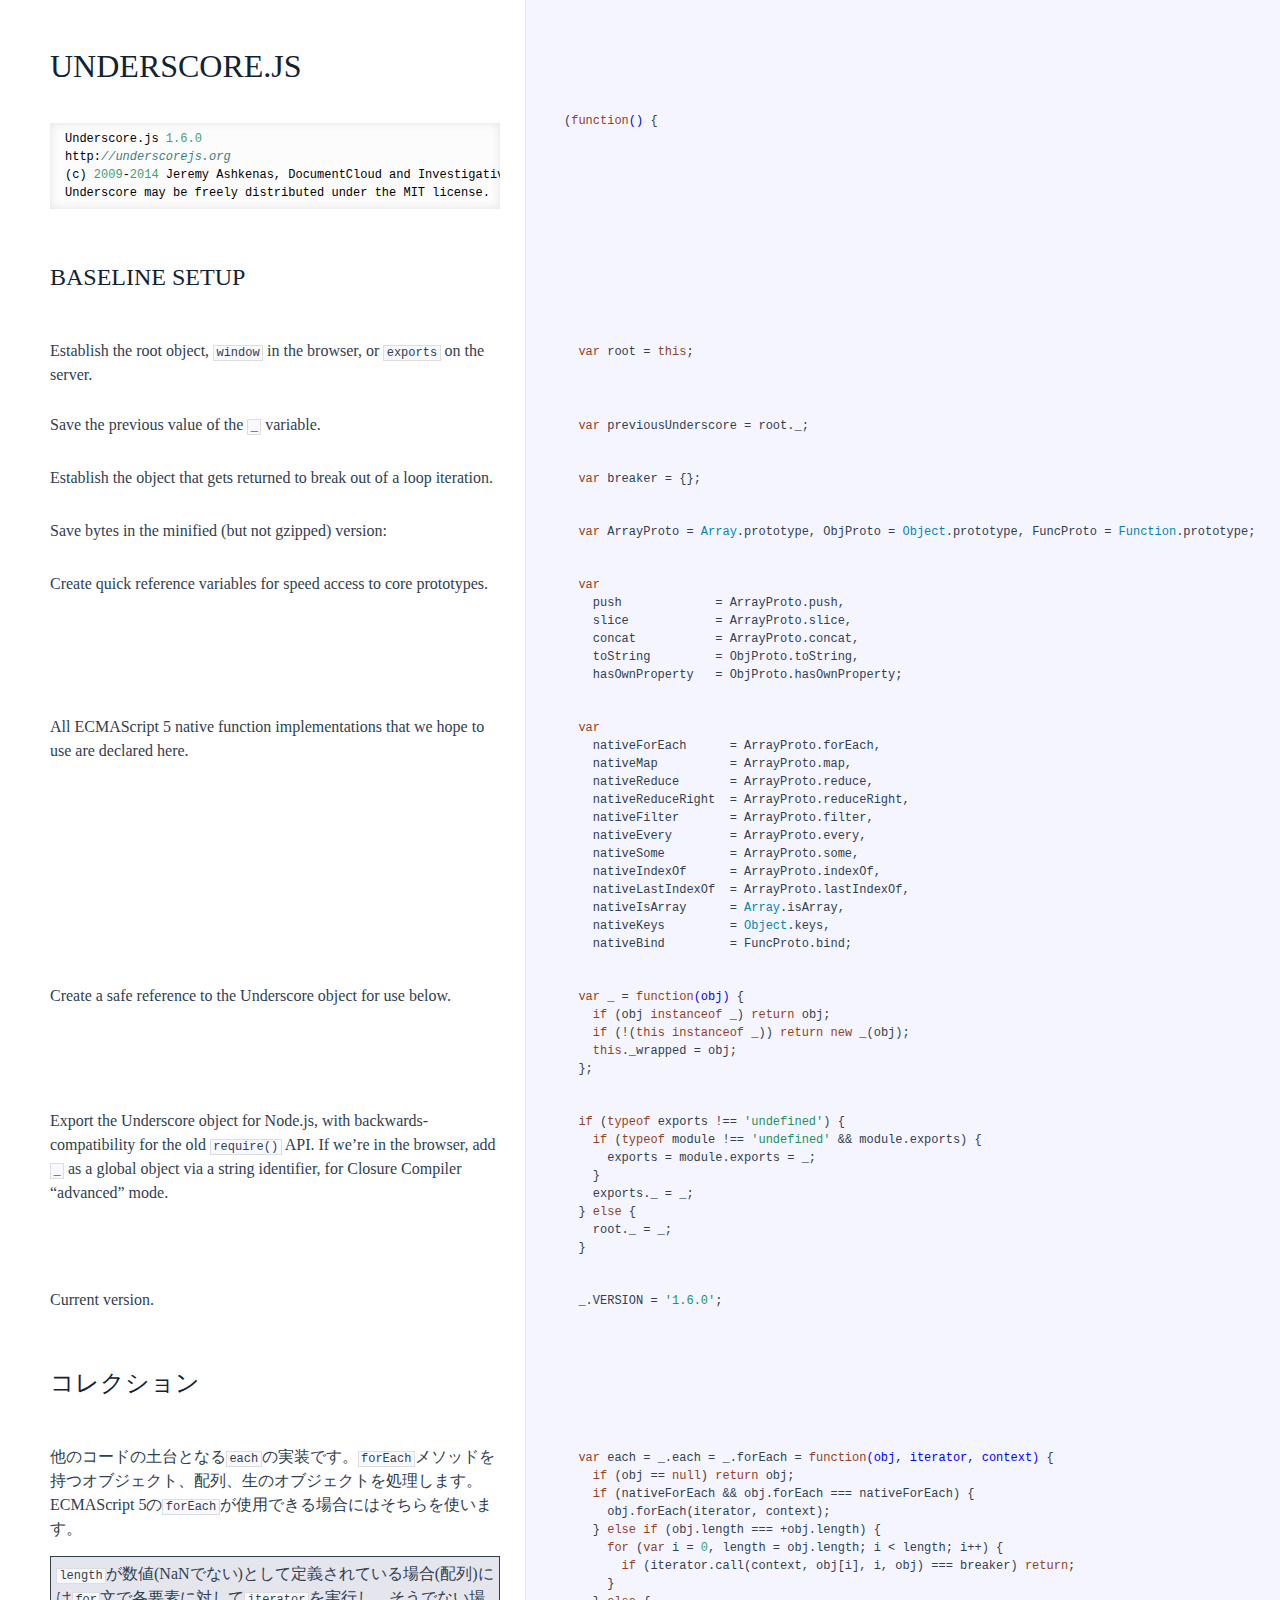
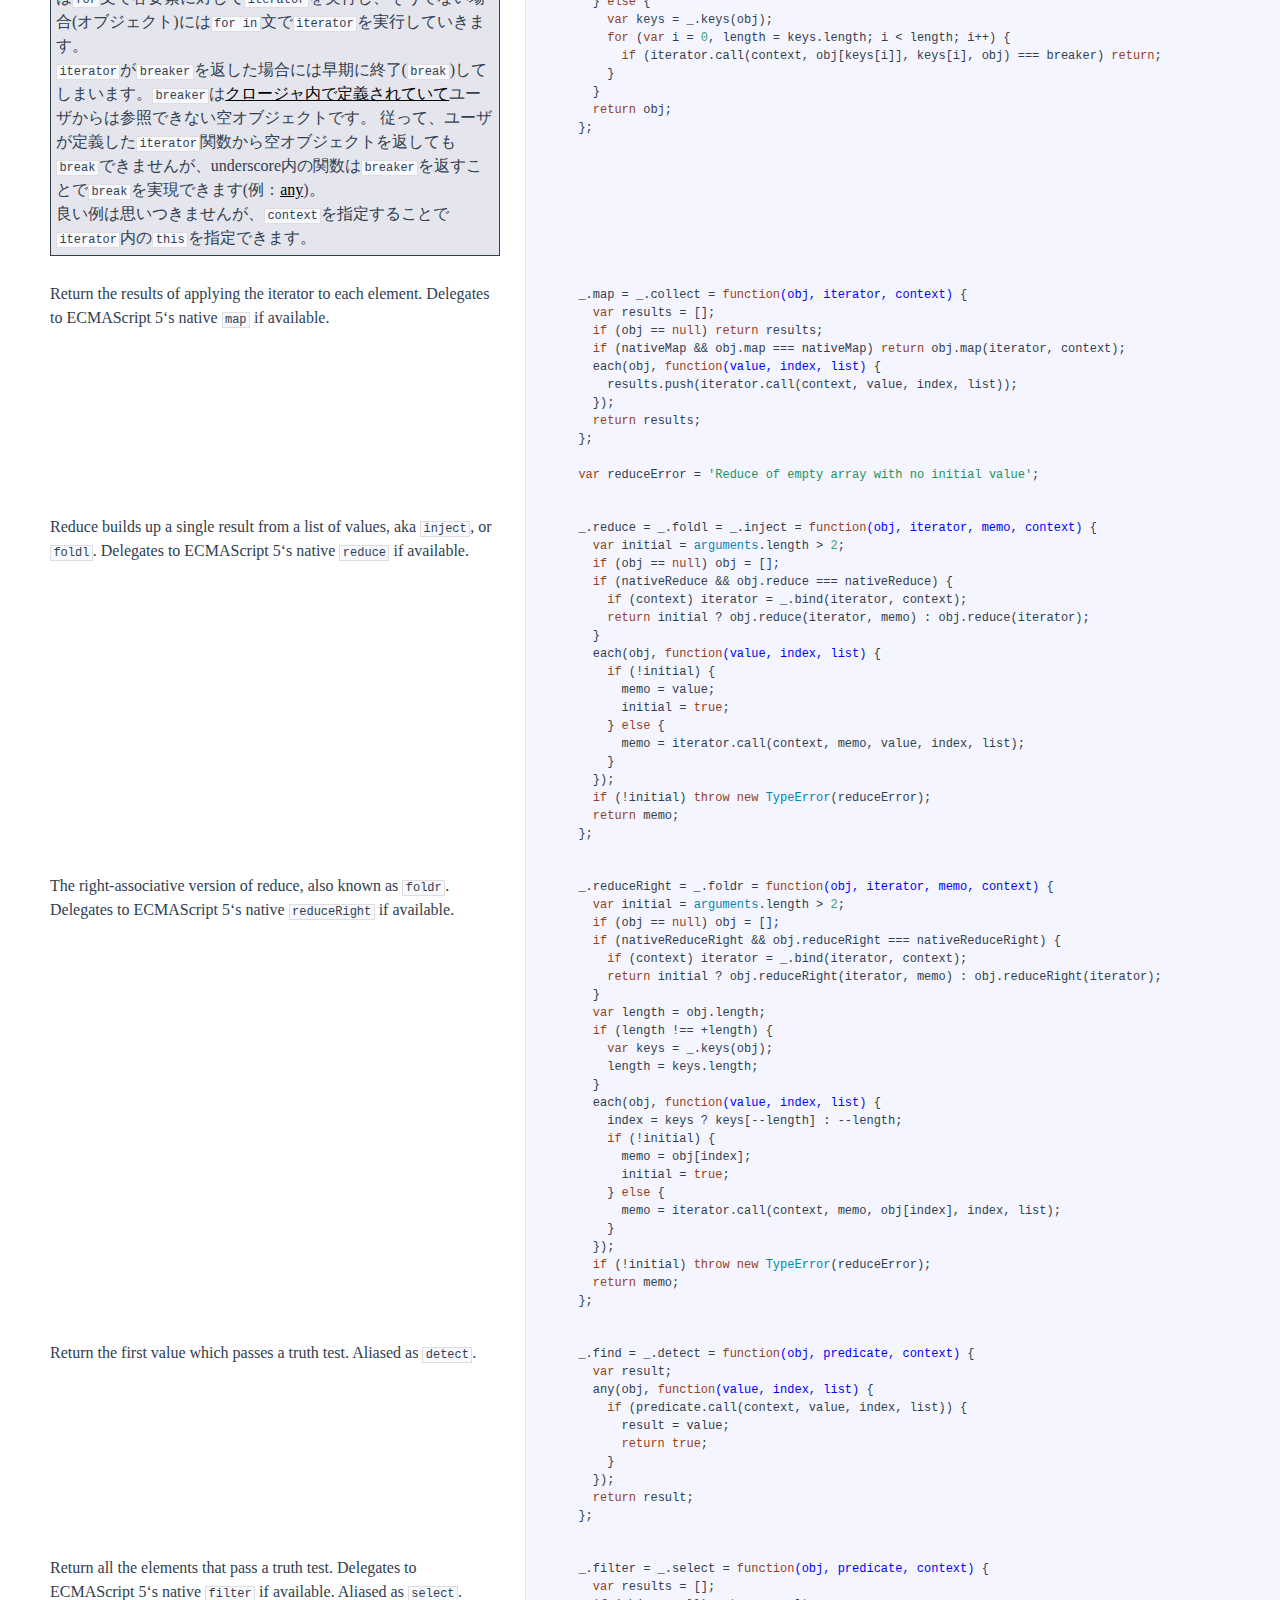
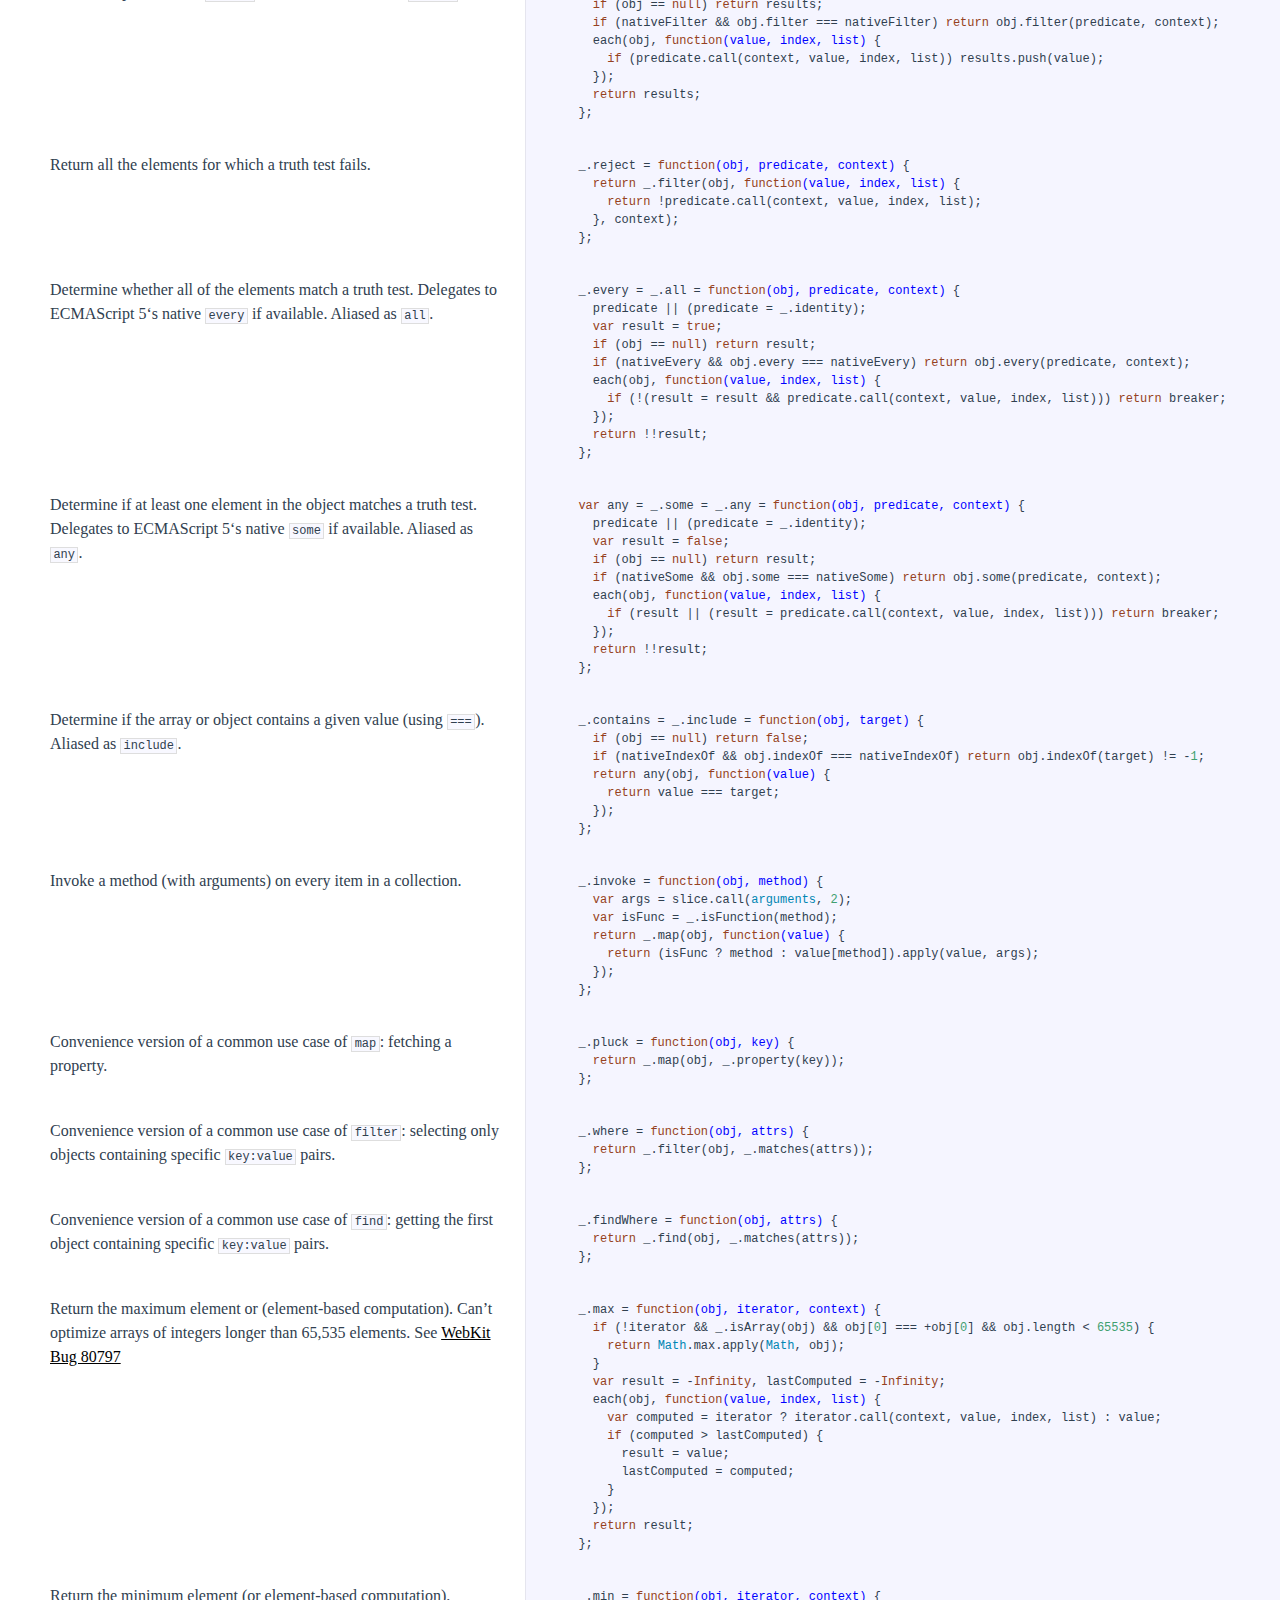
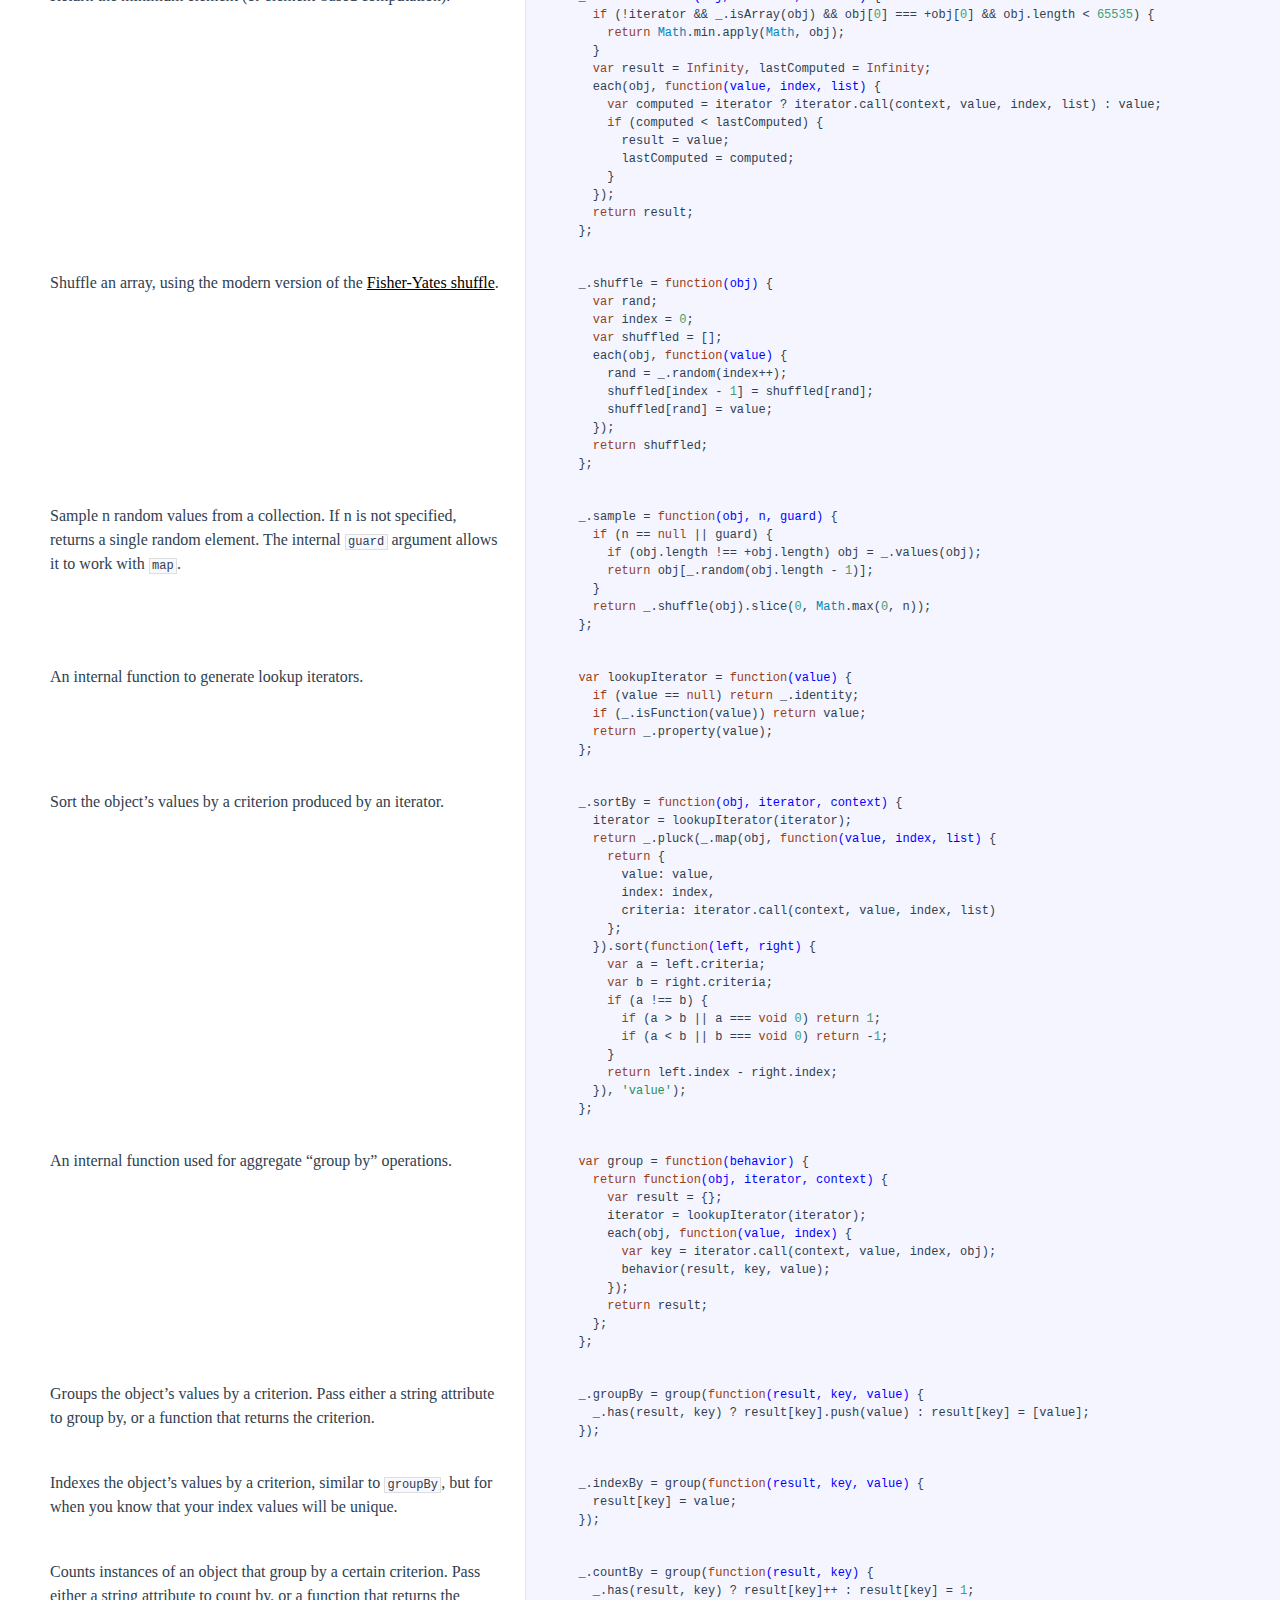
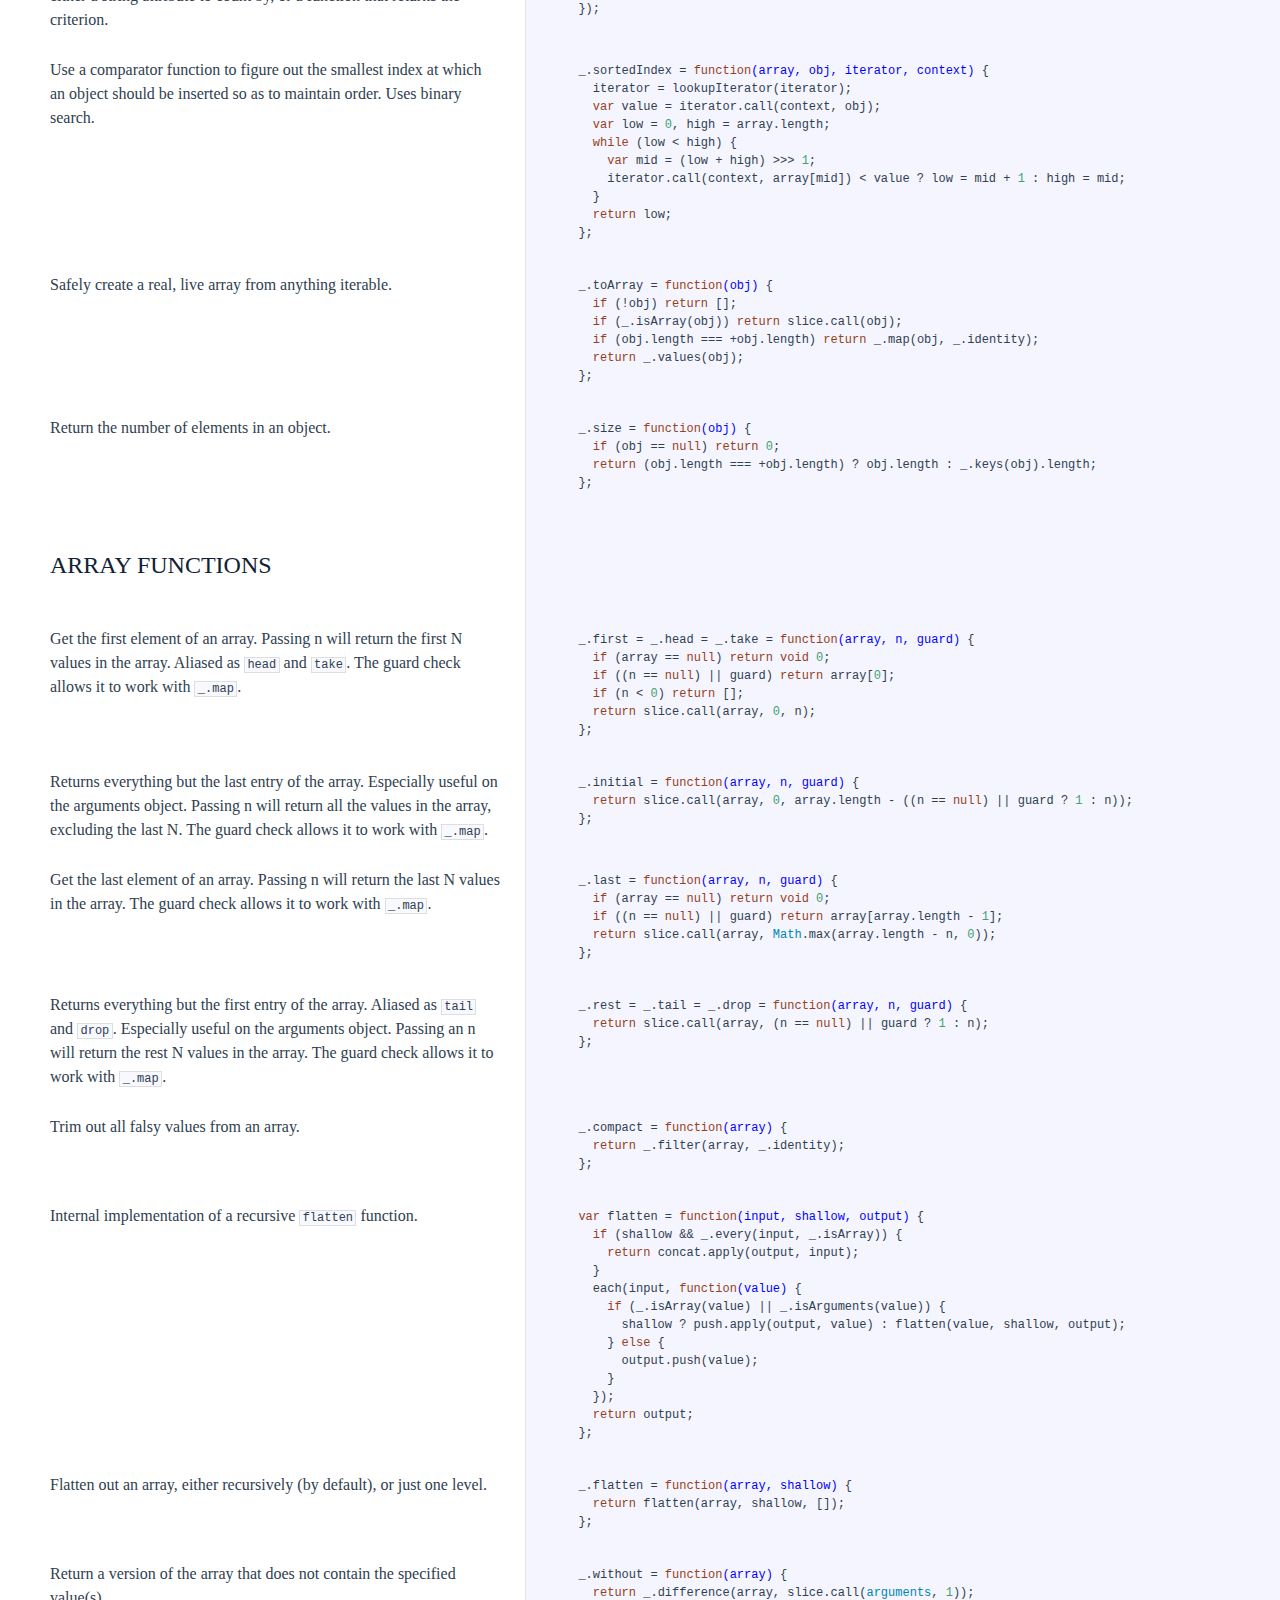
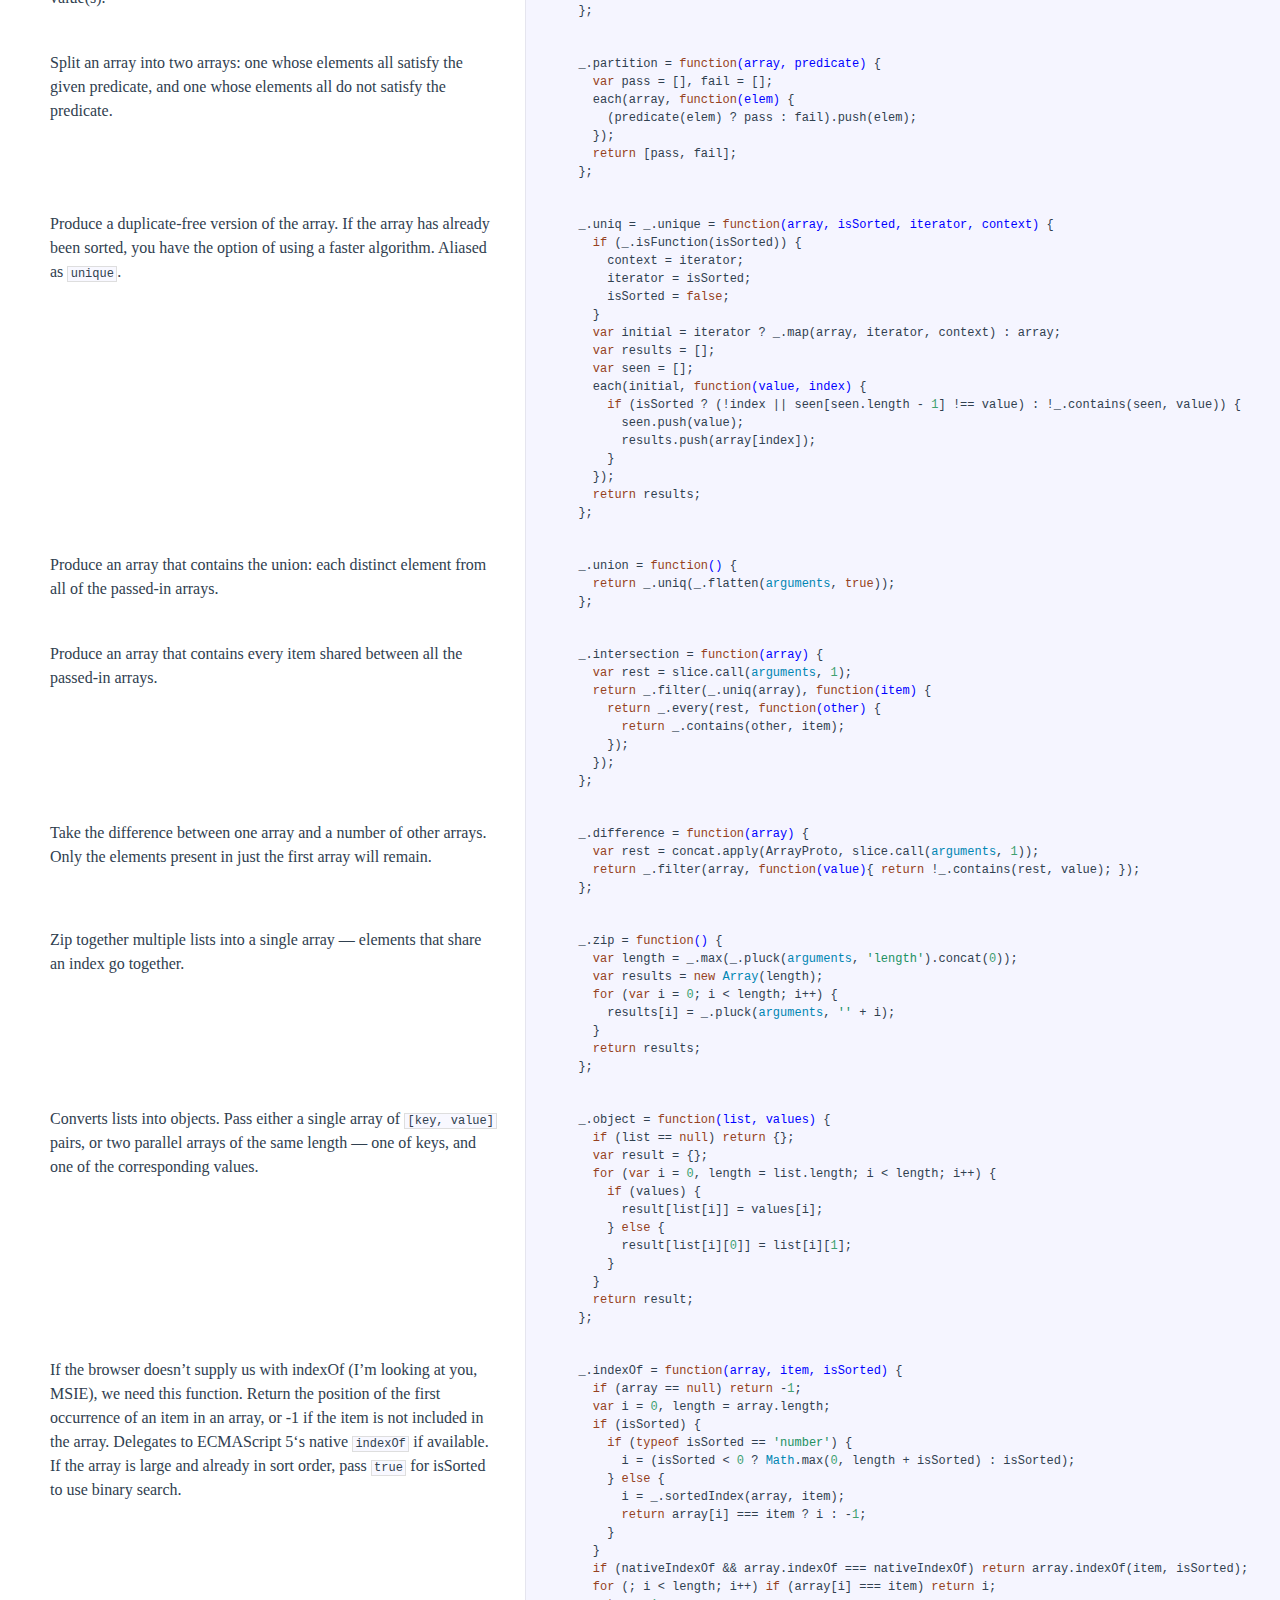
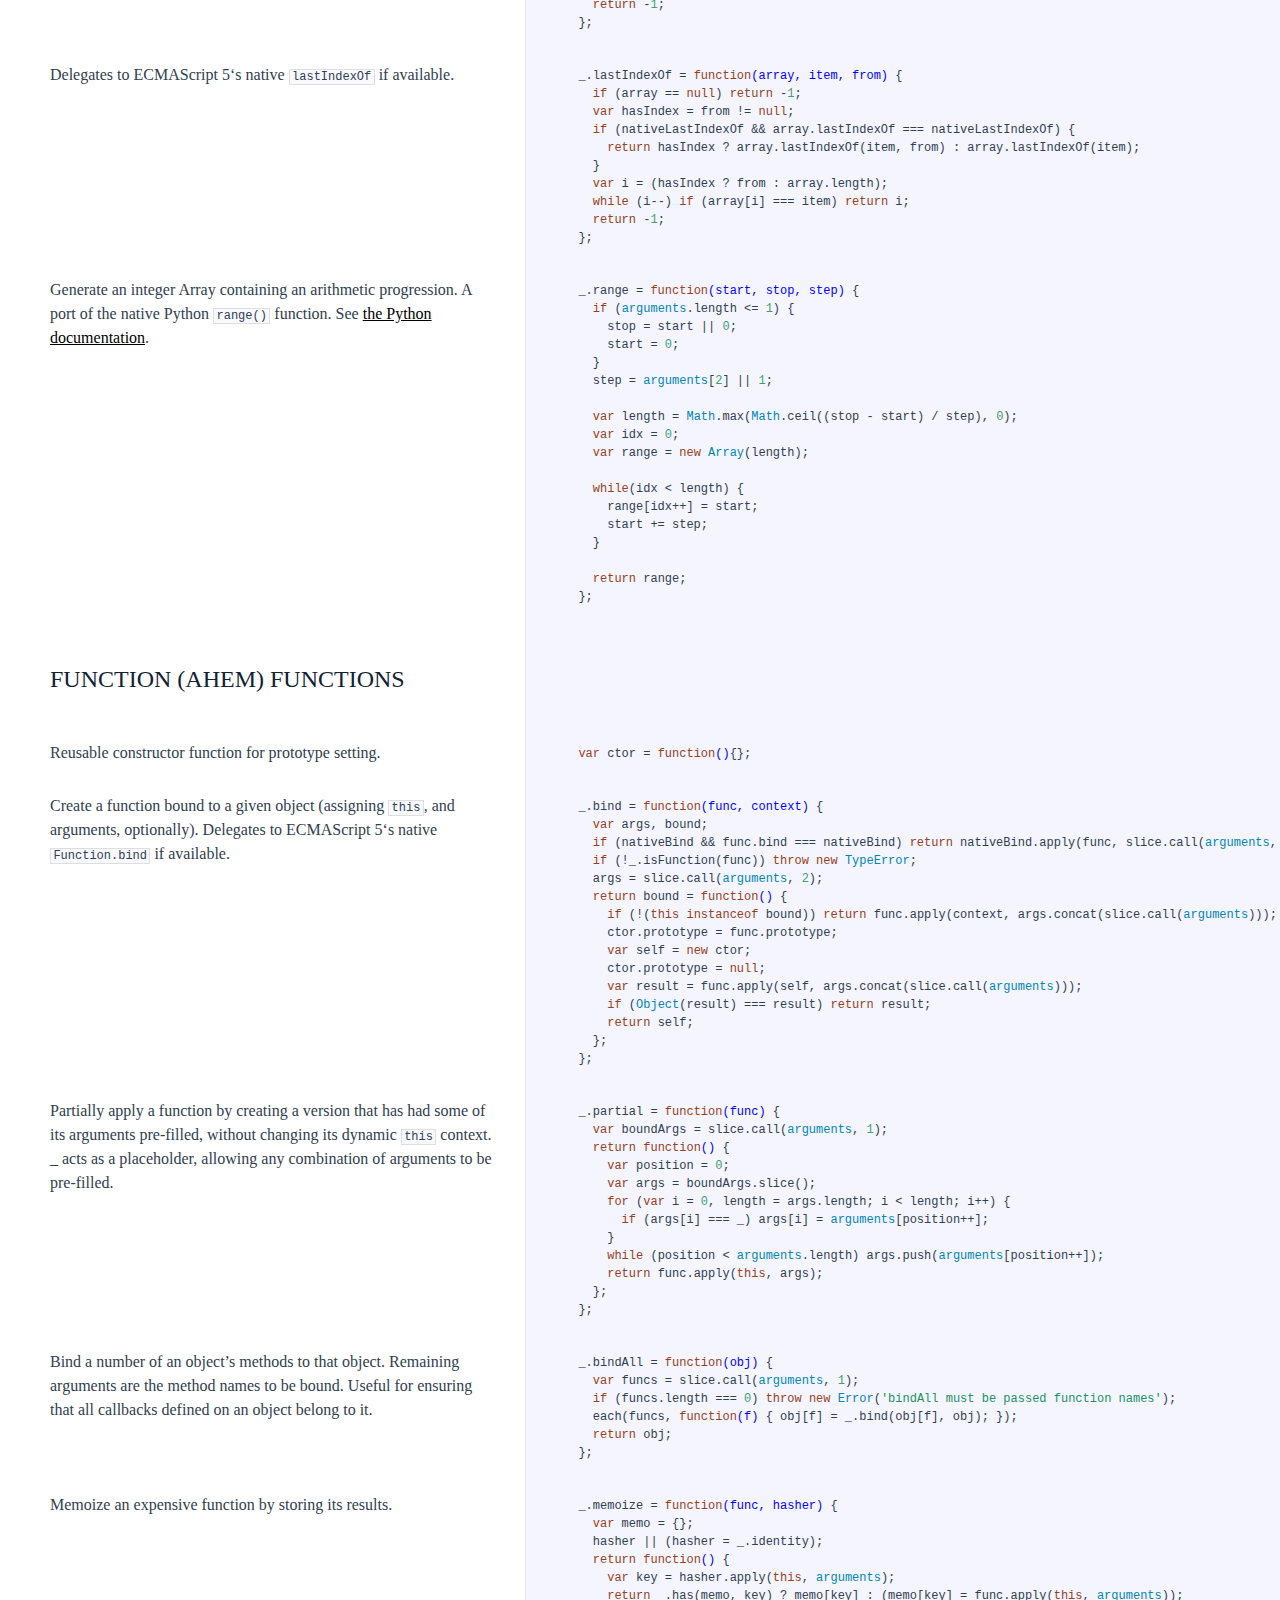
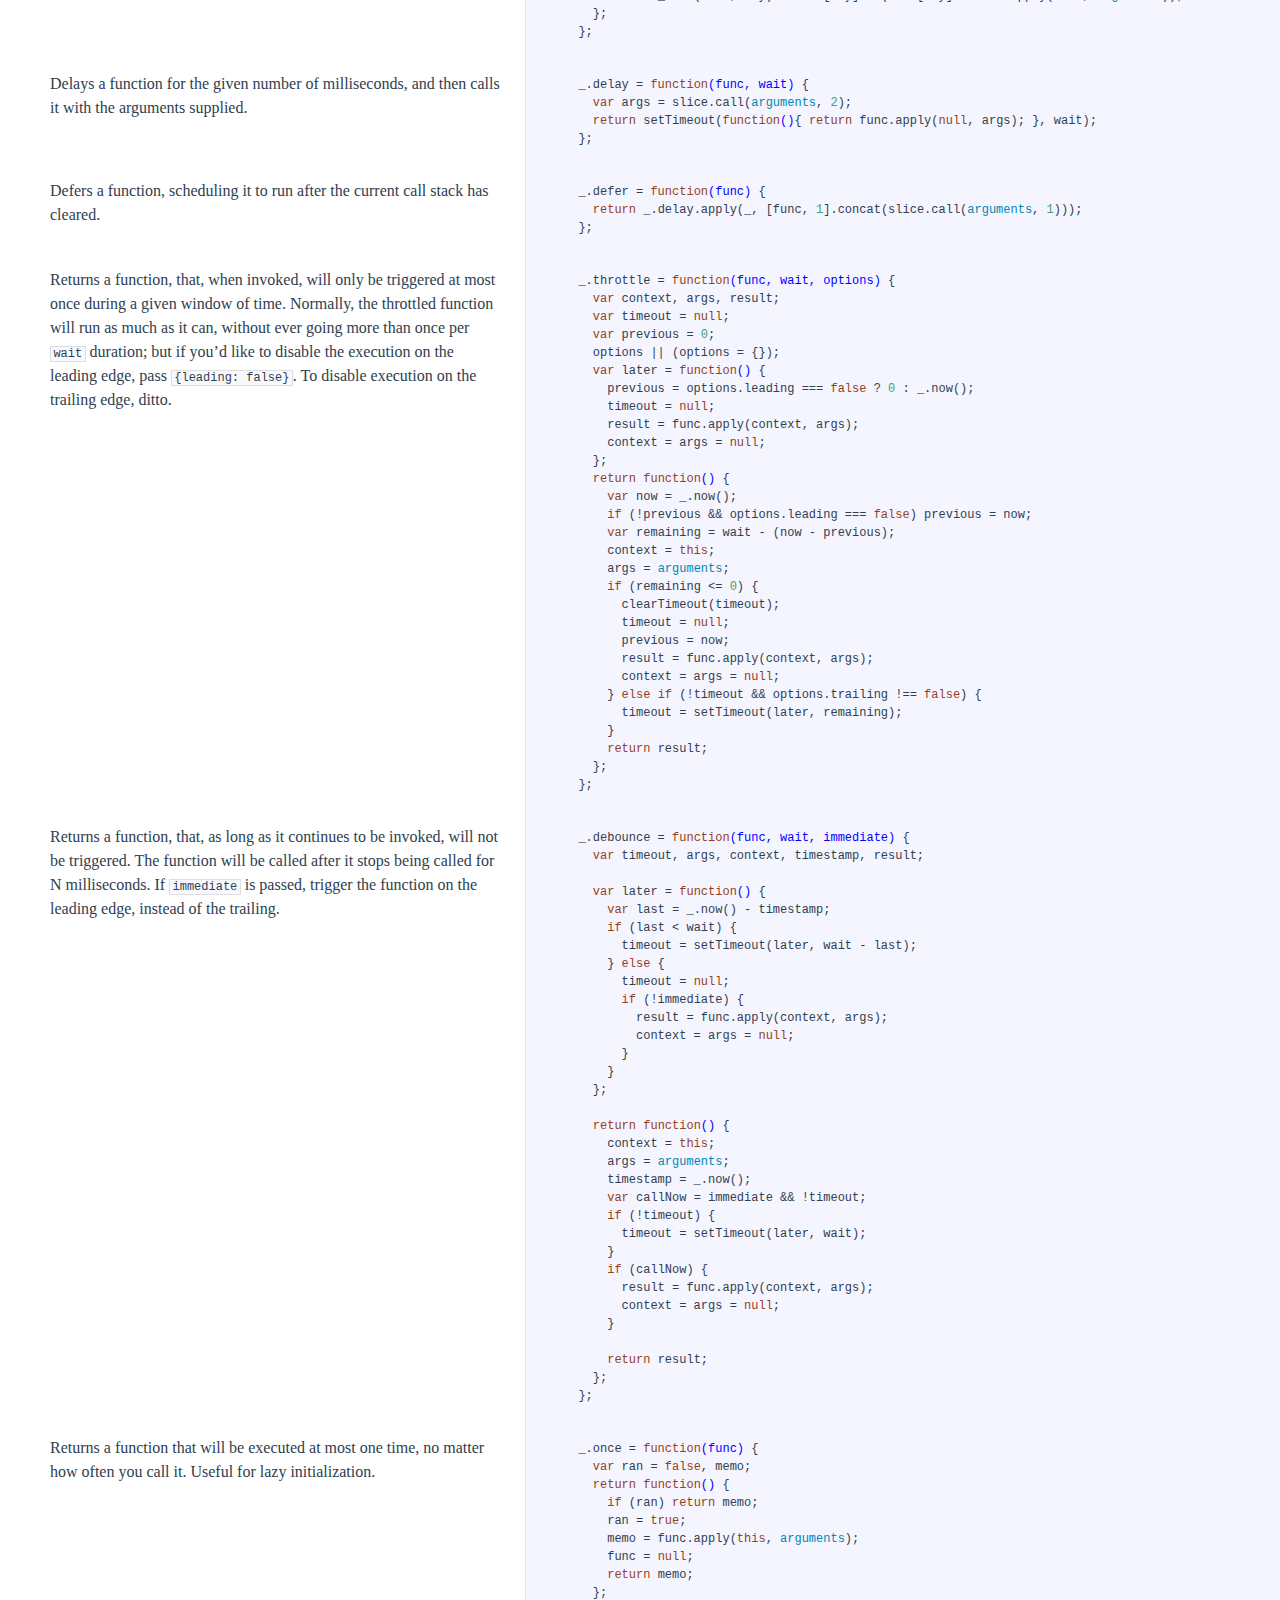
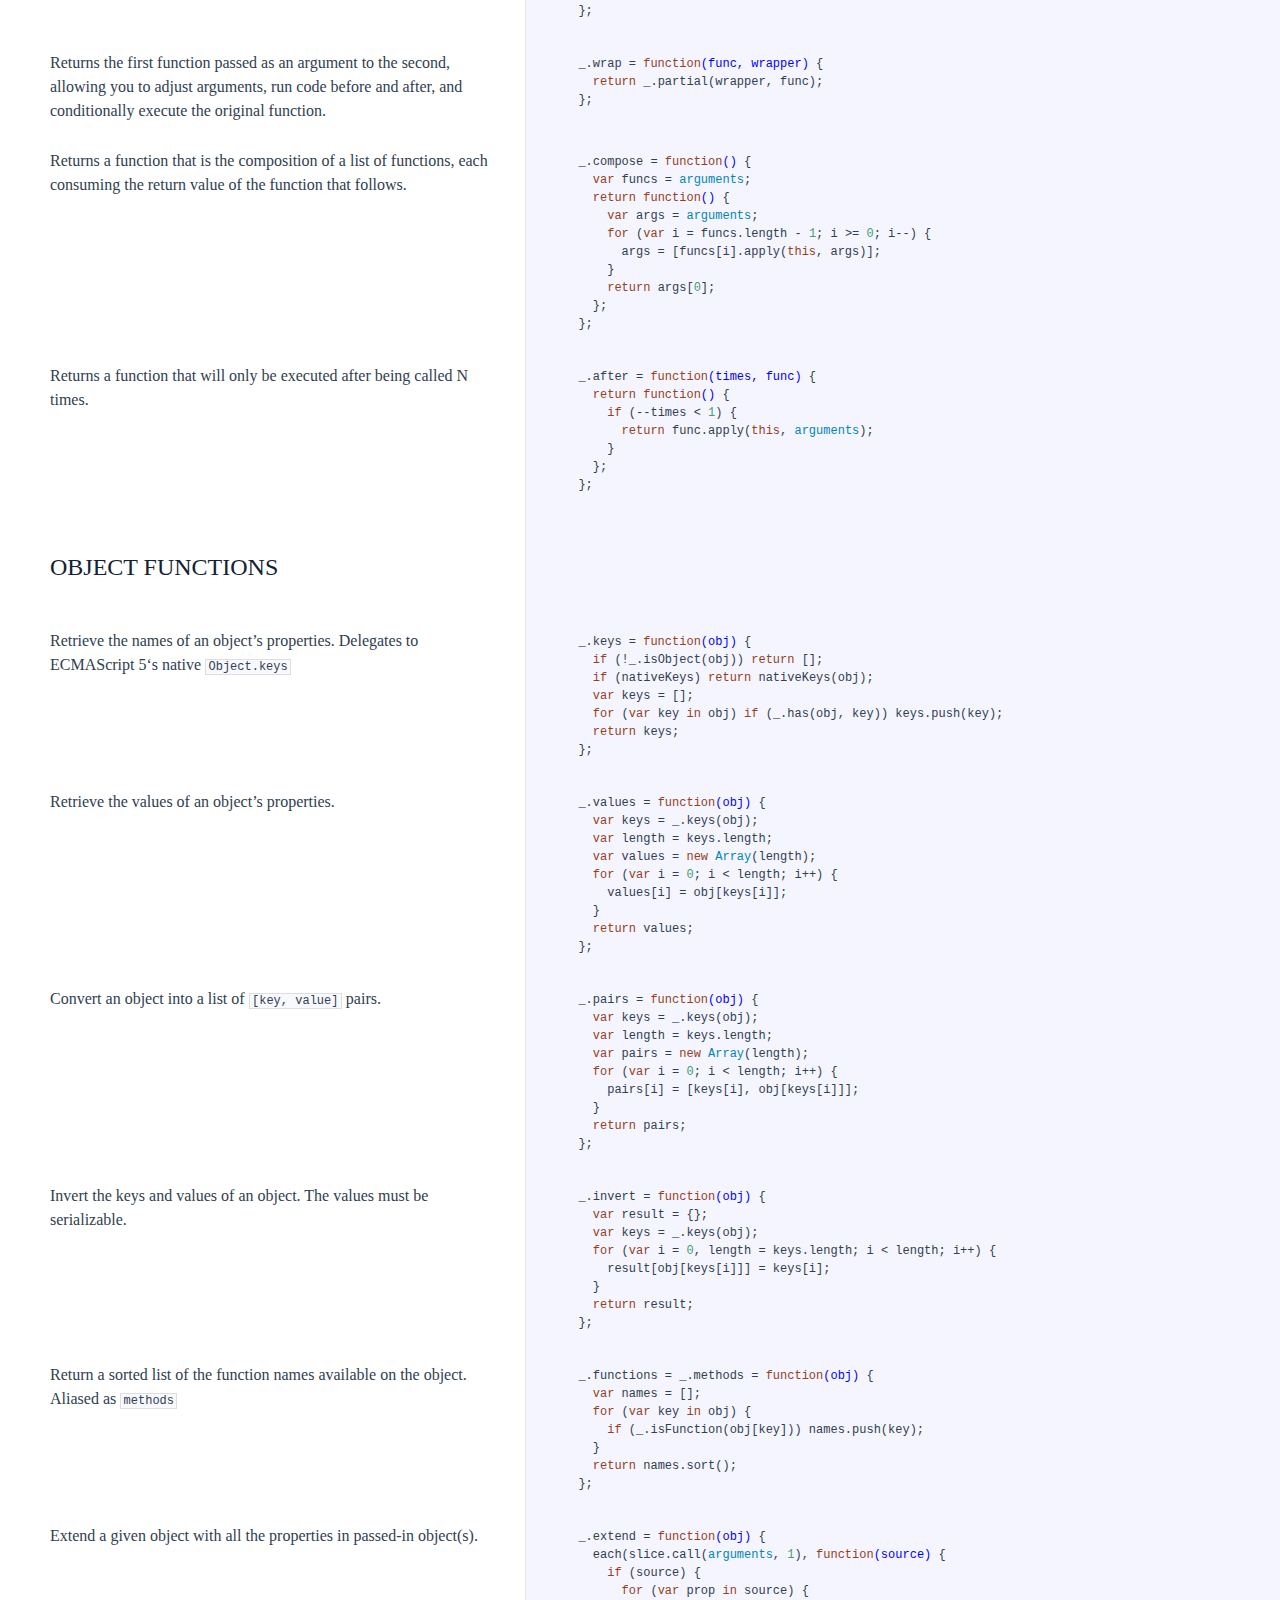
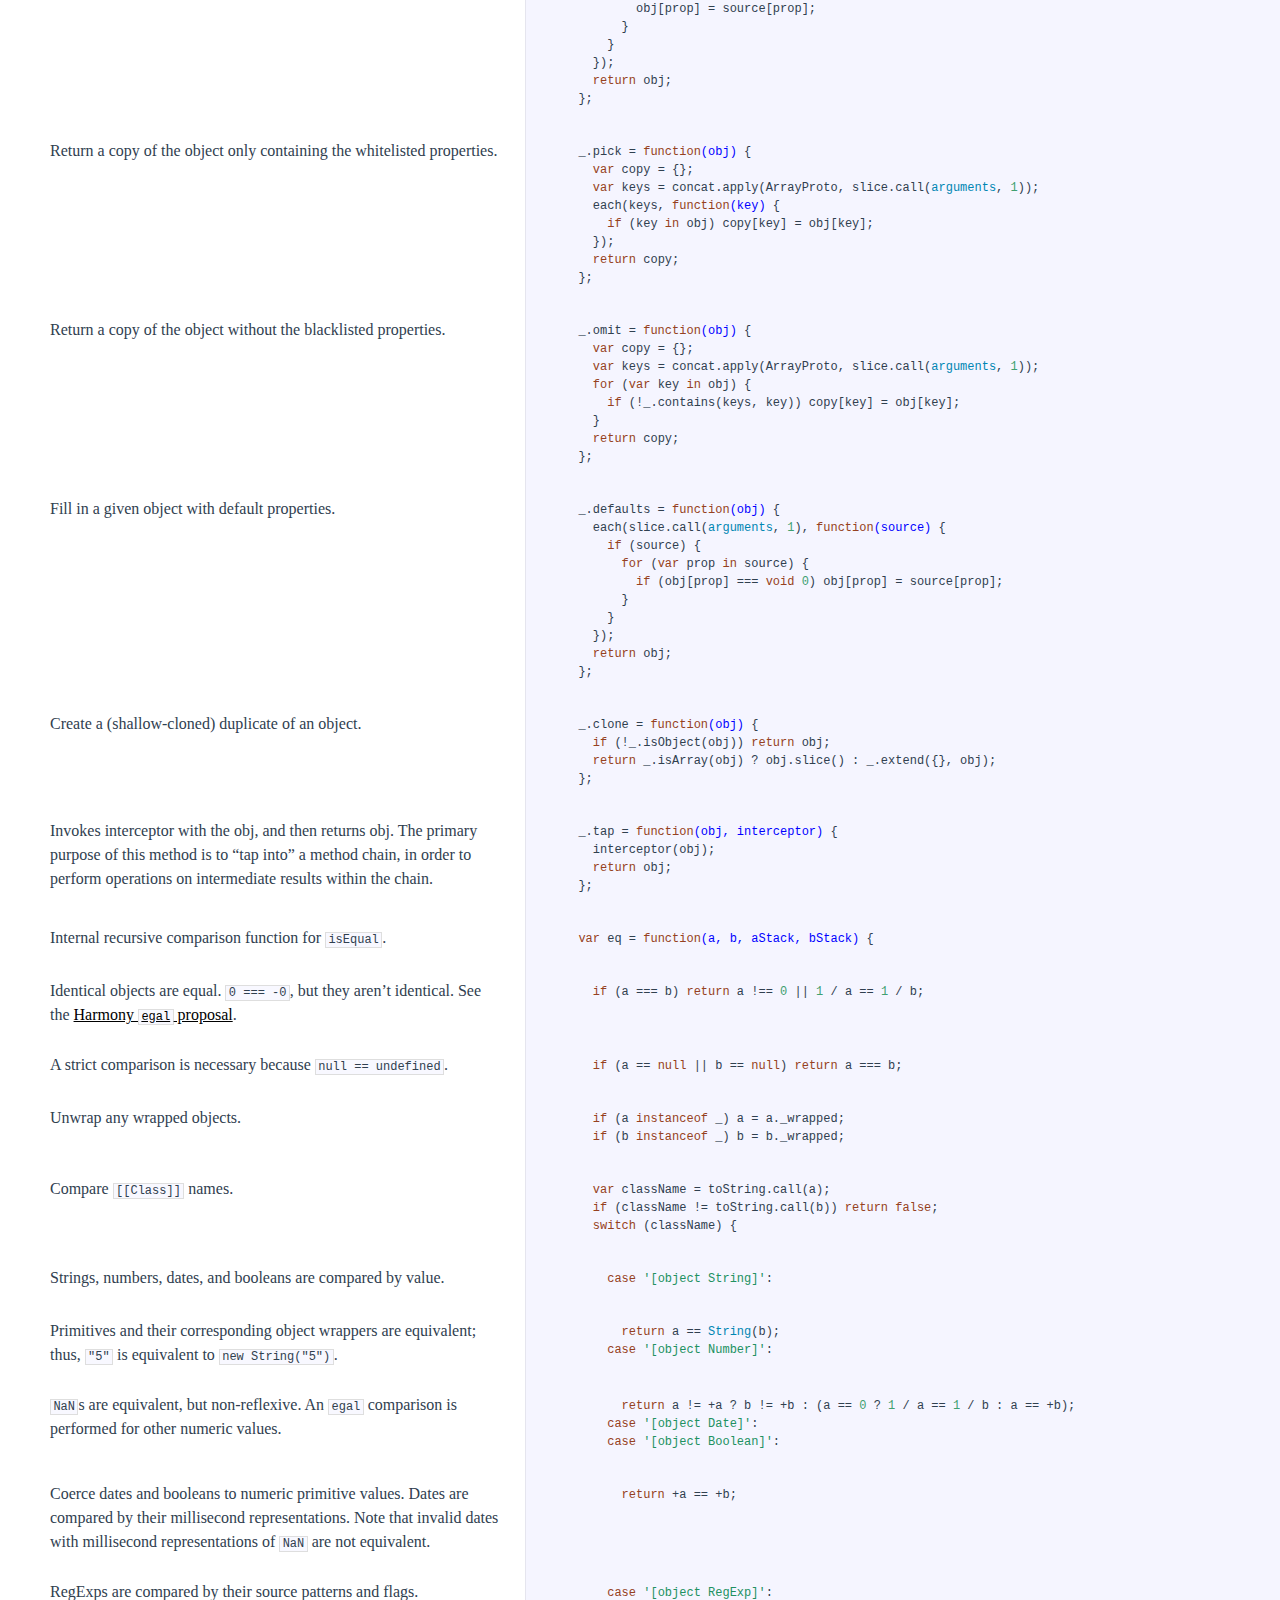
==== docs/underscore.html @ c57bebd8 "eachの翻訳とコメント" ====
<!DOCTYPE html>

<html>
<head>
  <title>underscore.js</title>
  <meta http-equiv="content-type" content="text/html; charset=UTF-8">
  <meta name="viewport" content="width=device-width, target-densitydpi=160dpi, initial-scale=1.0; maximum-scale=1.0; user-scalable=0;">
  <link rel="stylesheet" media="all" href="docco.css" />
</head>
<body>
  <div id="container">
    <div id="background"></div>
    
    <ul class="sections">
        
          <li id="title">
              <div class="annotation">
                  <h1>underscore.js</h1>
              </div>
          </li>
        
        
        
        <li id="section-1">
            <div class="annotation">
              
              <div class="pilwrap ">
                <a class="pilcrow" href="#section-1">&#182;</a>
              </div>
              <pre><code>Underscore.js <span class="hljs-number">1.6</span><span class="hljs-number">.0</span>
http:<span class="hljs-comment">//underscorejs.org</span>
(c) <span class="hljs-number">2009</span>-<span class="hljs-number">2014</span> Jeremy Ashkenas, DocumentCloud and Investigative Reporters &amp; Editors
Underscore may be freely distributed under the MIT license.
</code></pre>
            </div>
            
            <div class="content"><div class='highlight'><pre>
(<span class="hljs-function"><span class="hljs-keyword">function</span><span class="hljs-params">()</span> {</span></pre></div></div>
            
        </li>
        
        
        <li id="section-2">
            <div class="annotation">
              
              <div class="pilwrap ">
                <a class="pilcrow" href="#section-2">&#182;</a>
              </div>
              <h2 id="baseline-setup">Baseline setup</h2>

            </div>
            
        </li>
        
        
        <li id="section-3">
            <div class="annotation">
              
              <div class="pilwrap ">
                <a class="pilcrow" href="#section-3">&#182;</a>
              </div>
              
            </div>
            
        </li>
        
        
        <li id="section-4">
            <div class="annotation">
              
              <div class="pilwrap ">
                <a class="pilcrow" href="#section-4">&#182;</a>
              </div>
              <p>Establish the root object, <code>window</code> in the browser, or <code>exports</code> on the server.</p>

            </div>
            
            <div class="content"><div class='highlight'><pre>  <span class="hljs-keyword">var</span> root = <span class="hljs-keyword">this</span>;</pre></div></div>
            
        </li>
        
        
        <li id="section-5">
            <div class="annotation">
              
              <div class="pilwrap ">
                <a class="pilcrow" href="#section-5">&#182;</a>
              </div>
              <p>Save the previous value of the <code>_</code> variable.</p>

            </div>
            
            <div class="content"><div class='highlight'><pre>  <span class="hljs-keyword">var</span> previousUnderscore = root._;</pre></div></div>
            
        </li>
        
        
        <li id="section-6">
            <div class="annotation">
              
              <div class="pilwrap ">
                <a class="pilcrow" href="#section-6">&#182;</a>
              </div>
              <p>Establish the object that gets returned to break out of a loop iteration.</p>

            </div>
            
            <div class="content"><div class='highlight'><pre>  <span class="hljs-keyword">var</span> breaker = {};</pre></div></div>
            
        </li>
        
        
        <li id="section-7">
            <div class="annotation">
              
              <div class="pilwrap ">
                <a class="pilcrow" href="#section-7">&#182;</a>
              </div>
              <p>Save bytes in the minified (but not gzipped) version:</p>

            </div>
            
            <div class="content"><div class='highlight'><pre>  <span class="hljs-keyword">var</span> ArrayProto = <span class="hljs-built_in">Array</span>.prototype, ObjProto = <span class="hljs-built_in">Object</span>.prototype, FuncProto = <span class="hljs-built_in">Function</span>.prototype;</pre></div></div>
            
        </li>
        
        
        <li id="section-8">
            <div class="annotation">
              
              <div class="pilwrap ">
                <a class="pilcrow" href="#section-8">&#182;</a>
              </div>
              <p>Create quick reference variables for speed access to core prototypes.</p>

            </div>
            
            <div class="content"><div class='highlight'><pre>  <span class="hljs-keyword">var</span>
    push             = ArrayProto.push,
    slice            = ArrayProto.slice,
    concat           = ArrayProto.concat,
    toString         = ObjProto.toString,
    hasOwnProperty   = ObjProto.hasOwnProperty;</pre></div></div>
            
        </li>
        
        
        <li id="section-9">
            <div class="annotation">
              
              <div class="pilwrap ">
                <a class="pilcrow" href="#section-9">&#182;</a>
              </div>
              <p>All <strong>ECMAScript 5</strong> native function implementations that we hope to use
are declared here.</p>

            </div>
            
            <div class="content"><div class='highlight'><pre>  <span class="hljs-keyword">var</span>
    nativeForEach      = ArrayProto.forEach,
    nativeMap          = ArrayProto.map,
    nativeReduce       = ArrayProto.reduce,
    nativeReduceRight  = ArrayProto.reduceRight,
    nativeFilter       = ArrayProto.filter,
    nativeEvery        = ArrayProto.every,
    nativeSome         = ArrayProto.some,
    nativeIndexOf      = ArrayProto.indexOf,
    nativeLastIndexOf  = ArrayProto.lastIndexOf,
    nativeIsArray      = <span class="hljs-built_in">Array</span>.isArray,
    nativeKeys         = <span class="hljs-built_in">Object</span>.keys,
    nativeBind         = FuncProto.bind;</pre></div></div>
            
        </li>
        
        
        <li id="section-10">
            <div class="annotation">
              
              <div class="pilwrap ">
                <a class="pilcrow" href="#section-10">&#182;</a>
              </div>
              <p>Create a safe reference to the Underscore object for use below.</p>

            </div>
            
            <div class="content"><div class='highlight'><pre>  <span class="hljs-keyword">var</span> _ = <span class="hljs-function"><span class="hljs-keyword">function</span><span class="hljs-params">(obj)</span> {</span>
    <span class="hljs-keyword">if</span> (obj <span class="hljs-keyword">instanceof</span> _) <span class="hljs-keyword">return</span> obj;
    <span class="hljs-keyword">if</span> (!(<span class="hljs-keyword">this</span> <span class="hljs-keyword">instanceof</span> _)) <span class="hljs-keyword">return</span> <span class="hljs-keyword">new</span> _(obj);
    <span class="hljs-keyword">this</span>._wrapped = obj;
  };</pre></div></div>
            
        </li>
        
        
        <li id="section-11">
            <div class="annotation">
              
              <div class="pilwrap ">
                <a class="pilcrow" href="#section-11">&#182;</a>
              </div>
              <p>Export the Underscore object for <strong>Node.js</strong>, with
backwards-compatibility for the old <code>require()</code> API. If we’re in
the browser, add <code>_</code> as a global object via a string identifier,
for Closure Compiler “advanced” mode.</p>

            </div>
            
            <div class="content"><div class='highlight'><pre>  <span class="hljs-keyword">if</span> (<span class="hljs-keyword">typeof</span> exports !== <span class="hljs-string">'undefined'</span>) {
    <span class="hljs-keyword">if</span> (<span class="hljs-keyword">typeof</span> module !== <span class="hljs-string">'undefined'</span> &amp;&amp; module.exports) {
      exports = module.exports = _;
    }
    exports._ = _;
  } <span class="hljs-keyword">else</span> {
    root._ = _;
  }</pre></div></div>
            
        </li>
        
        
        <li id="section-12">
            <div class="annotation">
              
              <div class="pilwrap ">
                <a class="pilcrow" href="#section-12">&#182;</a>
              </div>
              <p>Current version.</p>

            </div>
            
            <div class="content"><div class='highlight'><pre>  _.VERSION = <span class="hljs-string">'1.6.0'</span>;</pre></div></div>
            
        </li>
        
        
        <li id="section-13">
            <div class="annotation">
              
              <div class="pilwrap ">
                <a class="pilcrow" href="#section-13">&#182;</a>
              </div>
              <h2 id="collection-functions">コレクション</h2>

            </div>
            
        </li>
        
        
        <li id="section-14">
            <div class="annotation">
              
              <div class="pilwrap ">
                <a class="pilcrow" href="#section-14">&#182;</a>
              </div>
              
            </div>
            
        </li>
        
        
        <li id="section-15">
            <div class="annotation">
              
              <div class="pilwrap ">
                <a class="pilcrow" href="#section-15">&#182;</a>
              </div>
              <p>他のコードの土台となる<code>each</code>の実装です。<code>forEach</code>メソッドを持つオブジェクト、配列、生のオブジェクトを処理します。
                <strong>ECMAScript 5</strong>の<code>forEach</code>が使用できる場合にはそちらを使います。
                <br>
                <p class="comment">
                  <code>length</code>が数値(NaNでない)として定義されている場合(配列)には<code>for</code>文で各要素に対して<code>iterator</code>を実行し、そうでない場合(オブジェクト)には<code>for in</code>文で<code>iterator</code>を実行していきます。
                  <br>
                  <code>iterator</code>が<code>breaker</code>を返した場合には早期に終了(<code>break</code>)してしまいます。<code>breaker</code>は<a href="#section-6">クロージャ内で定義されていて</a>ユーザからは参照できない空オブジェクトです。
                  従って、ユーザが定義した<code>iterator</code>関数から空オブジェクトを返しても<code>break</code>できませんが、underscore内の関数は<code>breaker</code>を返すことで<code>break</code>を実現できます(例：<a href="#section-23">any</a>)。
                  <br>
                  良い例は思いつきませんが、<code>context</code>を指定することで<code>iterator</code>内の<code>this</code>を指定できます。
              </p>
              </p>
            </div>
            
            <div class="content"><div class='highlight'><pre>  <span class="hljs-keyword">var</span> each = _.each = _.forEach = <span class="hljs-function"><span class="hljs-keyword">function</span><span class="hljs-params">(obj, iterator, context)</span> {</span>
    <span class="hljs-keyword">if</span> (obj == <span class="hljs-literal">null</span>) <span class="hljs-keyword">return</span> obj;
    <span class="hljs-keyword">if</span> (nativeForEach &amp;&amp; obj.forEach === nativeForEach) {
      obj.forEach(iterator, context);
    } <span class="hljs-keyword">else</span> <span class="hljs-keyword">if</span> (obj.length === +obj.length) {
      <span class="hljs-keyword">for</span> (<span class="hljs-keyword">var</span> i = <span class="hljs-number">0</span>, length = obj.length; i &lt; length; i++) {
        <span class="hljs-keyword">if</span> (iterator.call(context, obj[i], i, obj) === breaker) <span class="hljs-keyword">return</span>;
      }
    } <span class="hljs-keyword">else</span> {
      <span class="hljs-keyword">var</span> keys = _.keys(obj);
      <span class="hljs-keyword">for</span> (<span class="hljs-keyword">var</span> i = <span class="hljs-number">0</span>, length = keys.length; i &lt; length; i++) {
        <span class="hljs-keyword">if</span> (iterator.call(context, obj[keys[i]], keys[i], obj) === breaker) <span class="hljs-keyword">return</span>;
      }
    }
    <span class="hljs-keyword">return</span> obj;
  };</pre></div></div>
            
        </li>
        
        
        <li id="section-16">
            <div class="annotation">
              
              <div class="pilwrap ">
                <a class="pilcrow" href="#section-16">&#182;</a>
              </div>
              <p>Return the results of applying the iterator to each element.
Delegates to <strong>ECMAScript 5</strong>‘s native <code>map</code> if available.</p>

            </div>
            
            <div class="content"><div class='highlight'><pre>  _.map = _.collect = <span class="hljs-function"><span class="hljs-keyword">function</span><span class="hljs-params">(obj, iterator, context)</span> {</span>
    <span class="hljs-keyword">var</span> results = [];
    <span class="hljs-keyword">if</span> (obj == <span class="hljs-literal">null</span>) <span class="hljs-keyword">return</span> results;
    <span class="hljs-keyword">if</span> (nativeMap &amp;&amp; obj.map === nativeMap) <span class="hljs-keyword">return</span> obj.map(iterator, context);
    each(obj, <span class="hljs-function"><span class="hljs-keyword">function</span><span class="hljs-params">(value, index, list)</span> {</span>
      results.push(iterator.call(context, value, index, list));
    });
    <span class="hljs-keyword">return</span> results;
  };

  <span class="hljs-keyword">var</span> reduceError = <span class="hljs-string">'Reduce of empty array with no initial value'</span>;</pre></div></div>
            
        </li>
        
        
        <li id="section-17">
            <div class="annotation">
              
              <div class="pilwrap ">
                <a class="pilcrow" href="#section-17">&#182;</a>
              </div>
              <p><strong>Reduce</strong> builds up a single result from a list of values, aka <code>inject</code>,
or <code>foldl</code>. Delegates to <strong>ECMAScript 5</strong>‘s native <code>reduce</code> if available.</p>

            </div>
            
            <div class="content"><div class='highlight'><pre>  _.reduce = _.foldl = _.inject = <span class="hljs-function"><span class="hljs-keyword">function</span><span class="hljs-params">(obj, iterator, memo, context)</span> {</span>
    <span class="hljs-keyword">var</span> initial = <span class="hljs-built_in">arguments</span>.length &gt; <span class="hljs-number">2</span>;
    <span class="hljs-keyword">if</span> (obj == <span class="hljs-literal">null</span>) obj = [];
    <span class="hljs-keyword">if</span> (nativeReduce &amp;&amp; obj.reduce === nativeReduce) {
      <span class="hljs-keyword">if</span> (context) iterator = _.bind(iterator, context);
      <span class="hljs-keyword">return</span> initial ? obj.reduce(iterator, memo) : obj.reduce(iterator);
    }
    each(obj, <span class="hljs-function"><span class="hljs-keyword">function</span><span class="hljs-params">(value, index, list)</span> {</span>
      <span class="hljs-keyword">if</span> (!initial) {
        memo = value;
        initial = <span class="hljs-literal">true</span>;
      } <span class="hljs-keyword">else</span> {
        memo = iterator.call(context, memo, value, index, list);
      }
    });
    <span class="hljs-keyword">if</span> (!initial) <span class="hljs-keyword">throw</span> <span class="hljs-keyword">new</span> <span class="hljs-built_in">TypeError</span>(reduceError);
    <span class="hljs-keyword">return</span> memo;
  };</pre></div></div>
            
        </li>
        
        
        <li id="section-18">
            <div class="annotation">
              
              <div class="pilwrap ">
                <a class="pilcrow" href="#section-18">&#182;</a>
              </div>
              <p>The right-associative version of reduce, also known as <code>foldr</code>.
Delegates to <strong>ECMAScript 5</strong>‘s native <code>reduceRight</code> if available.</p>

            </div>
            
            <div class="content"><div class='highlight'><pre>  _.reduceRight = _.foldr = <span class="hljs-function"><span class="hljs-keyword">function</span><span class="hljs-params">(obj, iterator, memo, context)</span> {</span>
    <span class="hljs-keyword">var</span> initial = <span class="hljs-built_in">arguments</span>.length &gt; <span class="hljs-number">2</span>;
    <span class="hljs-keyword">if</span> (obj == <span class="hljs-literal">null</span>) obj = [];
    <span class="hljs-keyword">if</span> (nativeReduceRight &amp;&amp; obj.reduceRight === nativeReduceRight) {
      <span class="hljs-keyword">if</span> (context) iterator = _.bind(iterator, context);
      <span class="hljs-keyword">return</span> initial ? obj.reduceRight(iterator, memo) : obj.reduceRight(iterator);
    }
    <span class="hljs-keyword">var</span> length = obj.length;
    <span class="hljs-keyword">if</span> (length !== +length) {
      <span class="hljs-keyword">var</span> keys = _.keys(obj);
      length = keys.length;
    }
    each(obj, <span class="hljs-function"><span class="hljs-keyword">function</span><span class="hljs-params">(value, index, list)</span> {</span>
      index = keys ? keys[--length] : --length;
      <span class="hljs-keyword">if</span> (!initial) {
        memo = obj[index];
        initial = <span class="hljs-literal">true</span>;
      } <span class="hljs-keyword">else</span> {
        memo = iterator.call(context, memo, obj[index], index, list);
      }
    });
    <span class="hljs-keyword">if</span> (!initial) <span class="hljs-keyword">throw</span> <span class="hljs-keyword">new</span> <span class="hljs-built_in">TypeError</span>(reduceError);
    <span class="hljs-keyword">return</span> memo;
  };</pre></div></div>
            
        </li>
        
        
        <li id="section-19">
            <div class="annotation">
              
              <div class="pilwrap ">
                <a class="pilcrow" href="#section-19">&#182;</a>
              </div>
              <p>Return the first value which passes a truth test. Aliased as <code>detect</code>.</p>

            </div>
            
            <div class="content"><div class='highlight'><pre>  _.find = _.detect = <span class="hljs-function"><span class="hljs-keyword">function</span><span class="hljs-params">(obj, predicate, context)</span> {</span>
    <span class="hljs-keyword">var</span> result;
    any(obj, <span class="hljs-function"><span class="hljs-keyword">function</span><span class="hljs-params">(value, index, list)</span> {</span>
      <span class="hljs-keyword">if</span> (predicate.call(context, value, index, list)) {
        result = value;
        <span class="hljs-keyword">return</span> <span class="hljs-literal">true</span>;
      }
    });
    <span class="hljs-keyword">return</span> result;
  };</pre></div></div>
            
        </li>
        
        
        <li id="section-20">
            <div class="annotation">
              
              <div class="pilwrap ">
                <a class="pilcrow" href="#section-20">&#182;</a>
              </div>
              <p>Return all the elements that pass a truth test.
Delegates to <strong>ECMAScript 5</strong>‘s native <code>filter</code> if available.
Aliased as <code>select</code>.</p>

            </div>
            
            <div class="content"><div class='highlight'><pre>  _.filter = _.select = <span class="hljs-function"><span class="hljs-keyword">function</span><span class="hljs-params">(obj, predicate, context)</span> {</span>
    <span class="hljs-keyword">var</span> results = [];
    <span class="hljs-keyword">if</span> (obj == <span class="hljs-literal">null</span>) <span class="hljs-keyword">return</span> results;
    <span class="hljs-keyword">if</span> (nativeFilter &amp;&amp; obj.filter === nativeFilter) <span class="hljs-keyword">return</span> obj.filter(predicate, context);
    each(obj, <span class="hljs-function"><span class="hljs-keyword">function</span><span class="hljs-params">(value, index, list)</span> {</span>
      <span class="hljs-keyword">if</span> (predicate.call(context, value, index, list)) results.push(value);
    });
    <span class="hljs-keyword">return</span> results;
  };</pre></div></div>
            
        </li>
        
        
        <li id="section-21">
            <div class="annotation">
              
              <div class="pilwrap ">
                <a class="pilcrow" href="#section-21">&#182;</a>
              </div>
              <p>Return all the elements for which a truth test fails.</p>

            </div>
            
            <div class="content"><div class='highlight'><pre>  _.reject = <span class="hljs-function"><span class="hljs-keyword">function</span><span class="hljs-params">(obj, predicate, context)</span> {</span>
    <span class="hljs-keyword">return</span> _.filter(obj, <span class="hljs-function"><span class="hljs-keyword">function</span><span class="hljs-params">(value, index, list)</span> {</span>
      <span class="hljs-keyword">return</span> !predicate.call(context, value, index, list);
    }, context);
  };</pre></div></div>
            
        </li>
        
        
        <li id="section-22">
            <div class="annotation">
              
              <div class="pilwrap ">
                <a class="pilcrow" href="#section-22">&#182;</a>
              </div>
              <p>Determine whether all of the elements match a truth test.
Delegates to <strong>ECMAScript 5</strong>‘s native <code>every</code> if available.
Aliased as <code>all</code>.</p>

            </div>
            
            <div class="content"><div class='highlight'><pre>  _.every = _.all = <span class="hljs-function"><span class="hljs-keyword">function</span><span class="hljs-params">(obj, predicate, context)</span> {</span>
    predicate || (predicate = _.identity);
    <span class="hljs-keyword">var</span> result = <span class="hljs-literal">true</span>;
    <span class="hljs-keyword">if</span> (obj == <span class="hljs-literal">null</span>) <span class="hljs-keyword">return</span> result;
    <span class="hljs-keyword">if</span> (nativeEvery &amp;&amp; obj.every === nativeEvery) <span class="hljs-keyword">return</span> obj.every(predicate, context);
    each(obj, <span class="hljs-function"><span class="hljs-keyword">function</span><span class="hljs-params">(value, index, list)</span> {</span>
      <span class="hljs-keyword">if</span> (!(result = result &amp;&amp; predicate.call(context, value, index, list))) <span class="hljs-keyword">return</span> breaker;
    });
    <span class="hljs-keyword">return</span> !!result;
  };</pre></div></div>
            
        </li>
        
        
        <li id="section-23">
            <div class="annotation">
              
              <div class="pilwrap ">
                <a class="pilcrow" href="#section-23">&#182;</a>
              </div>
              <p>Determine if at least one element in the object matches a truth test.
Delegates to <strong>ECMAScript 5</strong>‘s native <code>some</code> if available.
Aliased as <code>any</code>.</p>

            </div>
            
            <div class="content"><div class='highlight'><pre>  <span class="hljs-keyword">var</span> any = _.some = _.any = <span class="hljs-function"><span class="hljs-keyword">function</span><span class="hljs-params">(obj, predicate, context)</span> {</span>
    predicate || (predicate = _.identity);
    <span class="hljs-keyword">var</span> result = <span class="hljs-literal">false</span>;
    <span class="hljs-keyword">if</span> (obj == <span class="hljs-literal">null</span>) <span class="hljs-keyword">return</span> result;
    <span class="hljs-keyword">if</span> (nativeSome &amp;&amp; obj.some === nativeSome) <span class="hljs-keyword">return</span> obj.some(predicate, context);
    each(obj, <span class="hljs-function"><span class="hljs-keyword">function</span><span class="hljs-params">(value, index, list)</span> {</span>
      <span class="hljs-keyword">if</span> (result || (result = predicate.call(context, value, index, list))) <span class="hljs-keyword">return</span> breaker;
    });
    <span class="hljs-keyword">return</span> !!result;
  };</pre></div></div>
            
        </li>
        
        
        <li id="section-24">
            <div class="annotation">
              
              <div class="pilwrap ">
                <a class="pilcrow" href="#section-24">&#182;</a>
              </div>
              <p>Determine if the array or object contains a given value (using <code>===</code>).
Aliased as <code>include</code>.</p>

            </div>
            
            <div class="content"><div class='highlight'><pre>  _.contains = _.include = <span class="hljs-function"><span class="hljs-keyword">function</span><span class="hljs-params">(obj, target)</span> {</span>
    <span class="hljs-keyword">if</span> (obj == <span class="hljs-literal">null</span>) <span class="hljs-keyword">return</span> <span class="hljs-literal">false</span>;
    <span class="hljs-keyword">if</span> (nativeIndexOf &amp;&amp; obj.indexOf === nativeIndexOf) <span class="hljs-keyword">return</span> obj.indexOf(target) != -<span class="hljs-number">1</span>;
    <span class="hljs-keyword">return</span> any(obj, <span class="hljs-function"><span class="hljs-keyword">function</span><span class="hljs-params">(value)</span> {</span>
      <span class="hljs-keyword">return</span> value === target;
    });
  };</pre></div></div>
            
        </li>
        
        
        <li id="section-25">
            <div class="annotation">
              
              <div class="pilwrap ">
                <a class="pilcrow" href="#section-25">&#182;</a>
              </div>
              <p>Invoke a method (with arguments) on every item in a collection.</p>

            </div>
            
            <div class="content"><div class='highlight'><pre>  _.invoke = <span class="hljs-function"><span class="hljs-keyword">function</span><span class="hljs-params">(obj, method)</span> {</span>
    <span class="hljs-keyword">var</span> args = slice.call(<span class="hljs-built_in">arguments</span>, <span class="hljs-number">2</span>);
    <span class="hljs-keyword">var</span> isFunc = _.isFunction(method);
    <span class="hljs-keyword">return</span> _.map(obj, <span class="hljs-function"><span class="hljs-keyword">function</span><span class="hljs-params">(value)</span> {</span>
      <span class="hljs-keyword">return</span> (isFunc ? method : value[method]).apply(value, args);
    });
  };</pre></div></div>
            
        </li>
        
        
        <li id="section-26">
            <div class="annotation">
              
              <div class="pilwrap ">
                <a class="pilcrow" href="#section-26">&#182;</a>
              </div>
              <p>Convenience version of a common use case of <code>map</code>: fetching a property.</p>

            </div>
            
            <div class="content"><div class='highlight'><pre>  _.pluck = <span class="hljs-function"><span class="hljs-keyword">function</span><span class="hljs-params">(obj, key)</span> {</span>
    <span class="hljs-keyword">return</span> _.map(obj, _.property(key));
  };</pre></div></div>
            
        </li>
        
        
        <li id="section-27">
            <div class="annotation">
              
              <div class="pilwrap ">
                <a class="pilcrow" href="#section-27">&#182;</a>
              </div>
              <p>Convenience version of a common use case of <code>filter</code>: selecting only objects
containing specific <code>key:value</code> pairs.</p>

            </div>
            
            <div class="content"><div class='highlight'><pre>  _.where = <span class="hljs-function"><span class="hljs-keyword">function</span><span class="hljs-params">(obj, attrs)</span> {</span>
    <span class="hljs-keyword">return</span> _.filter(obj, _.matches(attrs));
  };</pre></div></div>
            
        </li>
        
        
        <li id="section-28">
            <div class="annotation">
              
              <div class="pilwrap ">
                <a class="pilcrow" href="#section-28">&#182;</a>
              </div>
              <p>Convenience version of a common use case of <code>find</code>: getting the first object
containing specific <code>key:value</code> pairs.</p>

            </div>
            
            <div class="content"><div class='highlight'><pre>  _.findWhere = <span class="hljs-function"><span class="hljs-keyword">function</span><span class="hljs-params">(obj, attrs)</span> {</span>
    <span class="hljs-keyword">return</span> _.find(obj, _.matches(attrs));
  };</pre></div></div>
            
        </li>
        
        
        <li id="section-29">
            <div class="annotation">
              
              <div class="pilwrap ">
                <a class="pilcrow" href="#section-29">&#182;</a>
              </div>
              <p>Return the maximum element or (element-based computation).
Can’t optimize arrays of integers longer than 65,535 elements.
See <a href="https://bugs.webkit.org/show_bug.cgi?id=80797">WebKit Bug 80797</a></p>

            </div>
            
            <div class="content"><div class='highlight'><pre>  _.max = <span class="hljs-function"><span class="hljs-keyword">function</span><span class="hljs-params">(obj, iterator, context)</span> {</span>
    <span class="hljs-keyword">if</span> (!iterator &amp;&amp; _.isArray(obj) &amp;&amp; obj[<span class="hljs-number">0</span>] === +obj[<span class="hljs-number">0</span>] &amp;&amp; obj.length &lt; <span class="hljs-number">65535</span>) {
      <span class="hljs-keyword">return</span> <span class="hljs-built_in">Math</span>.max.apply(<span class="hljs-built_in">Math</span>, obj);
    }
    <span class="hljs-keyword">var</span> result = -<span class="hljs-literal">Infinity</span>, lastComputed = -<span class="hljs-literal">Infinity</span>;
    each(obj, <span class="hljs-function"><span class="hljs-keyword">function</span><span class="hljs-params">(value, index, list)</span> {</span>
      <span class="hljs-keyword">var</span> computed = iterator ? iterator.call(context, value, index, list) : value;
      <span class="hljs-keyword">if</span> (computed &gt; lastComputed) {
        result = value;
        lastComputed = computed;
      }
    });
    <span class="hljs-keyword">return</span> result;
  };</pre></div></div>
            
        </li>
        
        
        <li id="section-30">
            <div class="annotation">
              
              <div class="pilwrap ">
                <a class="pilcrow" href="#section-30">&#182;</a>
              </div>
              <p>Return the minimum element (or element-based computation).</p>

            </div>
            
            <div class="content"><div class='highlight'><pre>  _.min = <span class="hljs-function"><span class="hljs-keyword">function</span><span class="hljs-params">(obj, iterator, context)</span> {</span>
    <span class="hljs-keyword">if</span> (!iterator &amp;&amp; _.isArray(obj) &amp;&amp; obj[<span class="hljs-number">0</span>] === +obj[<span class="hljs-number">0</span>] &amp;&amp; obj.length &lt; <span class="hljs-number">65535</span>) {
      <span class="hljs-keyword">return</span> <span class="hljs-built_in">Math</span>.min.apply(<span class="hljs-built_in">Math</span>, obj);
    }
    <span class="hljs-keyword">var</span> result = <span class="hljs-literal">Infinity</span>, lastComputed = <span class="hljs-literal">Infinity</span>;
    each(obj, <span class="hljs-function"><span class="hljs-keyword">function</span><span class="hljs-params">(value, index, list)</span> {</span>
      <span class="hljs-keyword">var</span> computed = iterator ? iterator.call(context, value, index, list) : value;
      <span class="hljs-keyword">if</span> (computed &lt; lastComputed) {
        result = value;
        lastComputed = computed;
      }
    });
    <span class="hljs-keyword">return</span> result;
  };</pre></div></div>
            
        </li>
        
        
        <li id="section-31">
            <div class="annotation">
              
              <div class="pilwrap ">
                <a class="pilcrow" href="#section-31">&#182;</a>
              </div>
              <p>Shuffle an array, using the modern version of the
<a href="http://en.wikipedia.org/wiki/Fisher–Yates_shuffle">Fisher-Yates shuffle</a>.</p>

            </div>
            
            <div class="content"><div class='highlight'><pre>  _.shuffle = <span class="hljs-function"><span class="hljs-keyword">function</span><span class="hljs-params">(obj)</span> {</span>
    <span class="hljs-keyword">var</span> rand;
    <span class="hljs-keyword">var</span> index = <span class="hljs-number">0</span>;
    <span class="hljs-keyword">var</span> shuffled = [];
    each(obj, <span class="hljs-function"><span class="hljs-keyword">function</span><span class="hljs-params">(value)</span> {</span>
      rand = _.random(index++);
      shuffled[index - <span class="hljs-number">1</span>] = shuffled[rand];
      shuffled[rand] = value;
    });
    <span class="hljs-keyword">return</span> shuffled;
  };</pre></div></div>
            
        </li>
        
        
        <li id="section-32">
            <div class="annotation">
              
              <div class="pilwrap ">
                <a class="pilcrow" href="#section-32">&#182;</a>
              </div>
              <p>Sample <strong>n</strong> random values from a collection.
If <strong>n</strong> is not specified, returns a single random element.
The internal <code>guard</code> argument allows it to work with <code>map</code>.</p>

            </div>
            
            <div class="content"><div class='highlight'><pre>  _.sample = <span class="hljs-function"><span class="hljs-keyword">function</span><span class="hljs-params">(obj, n, guard)</span> {</span>
    <span class="hljs-keyword">if</span> (n == <span class="hljs-literal">null</span> || guard) {
      <span class="hljs-keyword">if</span> (obj.length !== +obj.length) obj = _.values(obj);
      <span class="hljs-keyword">return</span> obj[_.random(obj.length - <span class="hljs-number">1</span>)];
    }
    <span class="hljs-keyword">return</span> _.shuffle(obj).slice(<span class="hljs-number">0</span>, <span class="hljs-built_in">Math</span>.max(<span class="hljs-number">0</span>, n));
  };</pre></div></div>
            
        </li>
        
        
        <li id="section-33">
            <div class="annotation">
              
              <div class="pilwrap ">
                <a class="pilcrow" href="#section-33">&#182;</a>
              </div>
              <p>An internal function to generate lookup iterators.</p>

            </div>
            
            <div class="content"><div class='highlight'><pre>  <span class="hljs-keyword">var</span> lookupIterator = <span class="hljs-function"><span class="hljs-keyword">function</span><span class="hljs-params">(value)</span> {</span>
    <span class="hljs-keyword">if</span> (value == <span class="hljs-literal">null</span>) <span class="hljs-keyword">return</span> _.identity;
    <span class="hljs-keyword">if</span> (_.isFunction(value)) <span class="hljs-keyword">return</span> value;
    <span class="hljs-keyword">return</span> _.property(value);
  };</pre></div></div>
            
        </li>
        
        
        <li id="section-34">
            <div class="annotation">
              
              <div class="pilwrap ">
                <a class="pilcrow" href="#section-34">&#182;</a>
              </div>
              <p>Sort the object’s values by a criterion produced by an iterator.</p>

            </div>
            
            <div class="content"><div class='highlight'><pre>  _.sortBy = <span class="hljs-function"><span class="hljs-keyword">function</span><span class="hljs-params">(obj, iterator, context)</span> {</span>
    iterator = lookupIterator(iterator);
    <span class="hljs-keyword">return</span> _.pluck(_.map(obj, <span class="hljs-function"><span class="hljs-keyword">function</span><span class="hljs-params">(value, index, list)</span> {</span>
      <span class="hljs-keyword">return</span> {
        value: value,
        index: index,
        criteria: iterator.call(context, value, index, list)
      };
    }).sort(<span class="hljs-function"><span class="hljs-keyword">function</span><span class="hljs-params">(left, right)</span> {</span>
      <span class="hljs-keyword">var</span> a = left.criteria;
      <span class="hljs-keyword">var</span> b = right.criteria;
      <span class="hljs-keyword">if</span> (a !== b) {
        <span class="hljs-keyword">if</span> (a &gt; b || a === <span class="hljs-keyword">void</span> <span class="hljs-number">0</span>) <span class="hljs-keyword">return</span> <span class="hljs-number">1</span>;
        <span class="hljs-keyword">if</span> (a &lt; b || b === <span class="hljs-keyword">void</span> <span class="hljs-number">0</span>) <span class="hljs-keyword">return</span> -<span class="hljs-number">1</span>;
      }
      <span class="hljs-keyword">return</span> left.index - right.index;
    }), <span class="hljs-string">'value'</span>);
  };</pre></div></div>
            
        </li>
        
        
        <li id="section-35">
            <div class="annotation">
              
              <div class="pilwrap ">
                <a class="pilcrow" href="#section-35">&#182;</a>
              </div>
              <p>An internal function used for aggregate “group by” operations.</p>

            </div>
            
            <div class="content"><div class='highlight'><pre>  <span class="hljs-keyword">var</span> group = <span class="hljs-function"><span class="hljs-keyword">function</span><span class="hljs-params">(behavior)</span> {</span>
    <span class="hljs-keyword">return</span> <span class="hljs-function"><span class="hljs-keyword">function</span><span class="hljs-params">(obj, iterator, context)</span> {</span>
      <span class="hljs-keyword">var</span> result = {};
      iterator = lookupIterator(iterator);
      each(obj, <span class="hljs-function"><span class="hljs-keyword">function</span><span class="hljs-params">(value, index)</span> {</span>
        <span class="hljs-keyword">var</span> key = iterator.call(context, value, index, obj);
        behavior(result, key, value);
      });
      <span class="hljs-keyword">return</span> result;
    };
  };</pre></div></div>
            
        </li>
        
        
        <li id="section-36">
            <div class="annotation">
              
              <div class="pilwrap ">
                <a class="pilcrow" href="#section-36">&#182;</a>
              </div>
              <p>Groups the object’s values by a criterion. Pass either a string attribute
to group by, or a function that returns the criterion.</p>

            </div>
            
            <div class="content"><div class='highlight'><pre>  _.groupBy = group(<span class="hljs-function"><span class="hljs-keyword">function</span><span class="hljs-params">(result, key, value)</span> {</span>
    _.has(result, key) ? result[key].push(value) : result[key] = [value];
  });</pre></div></div>
            
        </li>
        
        
        <li id="section-37">
            <div class="annotation">
              
              <div class="pilwrap ">
                <a class="pilcrow" href="#section-37">&#182;</a>
              </div>
              <p>Indexes the object’s values by a criterion, similar to <code>groupBy</code>, but for
when you know that your index values will be unique.</p>

            </div>
            
            <div class="content"><div class='highlight'><pre>  _.indexBy = group(<span class="hljs-function"><span class="hljs-keyword">function</span><span class="hljs-params">(result, key, value)</span> {</span>
    result[key] = value;
  });</pre></div></div>
            
        </li>
        
        
        <li id="section-38">
            <div class="annotation">
              
              <div class="pilwrap ">
                <a class="pilcrow" href="#section-38">&#182;</a>
              </div>
              <p>Counts instances of an object that group by a certain criterion. Pass
either a string attribute to count by, or a function that returns the
criterion.</p>

            </div>
            
            <div class="content"><div class='highlight'><pre>  _.countBy = group(<span class="hljs-function"><span class="hljs-keyword">function</span><span class="hljs-params">(result, key)</span> {</span>
    _.has(result, key) ? result[key]++ : result[key] = <span class="hljs-number">1</span>;
  });</pre></div></div>
            
        </li>
        
        
        <li id="section-39">
            <div class="annotation">
              
              <div class="pilwrap ">
                <a class="pilcrow" href="#section-39">&#182;</a>
              </div>
              <p>Use a comparator function to figure out the smallest index at which
an object should be inserted so as to maintain order. Uses binary search.</p>

            </div>
            
            <div class="content"><div class='highlight'><pre>  _.sortedIndex = <span class="hljs-function"><span class="hljs-keyword">function</span><span class="hljs-params">(array, obj, iterator, context)</span> {</span>
    iterator = lookupIterator(iterator);
    <span class="hljs-keyword">var</span> value = iterator.call(context, obj);
    <span class="hljs-keyword">var</span> low = <span class="hljs-number">0</span>, high = array.length;
    <span class="hljs-keyword">while</span> (low &lt; high) {
      <span class="hljs-keyword">var</span> mid = (low + high) &gt;&gt;&gt; <span class="hljs-number">1</span>;
      iterator.call(context, array[mid]) &lt; value ? low = mid + <span class="hljs-number">1</span> : high = mid;
    }
    <span class="hljs-keyword">return</span> low;
  };</pre></div></div>
            
        </li>
        
        
        <li id="section-40">
            <div class="annotation">
              
              <div class="pilwrap ">
                <a class="pilcrow" href="#section-40">&#182;</a>
              </div>
              <p>Safely create a real, live array from anything iterable.</p>

            </div>
            
            <div class="content"><div class='highlight'><pre>  _.toArray = <span class="hljs-function"><span class="hljs-keyword">function</span><span class="hljs-params">(obj)</span> {</span>
    <span class="hljs-keyword">if</span> (!obj) <span class="hljs-keyword">return</span> [];
    <span class="hljs-keyword">if</span> (_.isArray(obj)) <span class="hljs-keyword">return</span> slice.call(obj);
    <span class="hljs-keyword">if</span> (obj.length === +obj.length) <span class="hljs-keyword">return</span> _.map(obj, _.identity);
    <span class="hljs-keyword">return</span> _.values(obj);
  };</pre></div></div>
            
        </li>
        
        
        <li id="section-41">
            <div class="annotation">
              
              <div class="pilwrap ">
                <a class="pilcrow" href="#section-41">&#182;</a>
              </div>
              <p>Return the number of elements in an object.</p>

            </div>
            
            <div class="content"><div class='highlight'><pre>  _.size = <span class="hljs-function"><span class="hljs-keyword">function</span><span class="hljs-params">(obj)</span> {</span>
    <span class="hljs-keyword">if</span> (obj == <span class="hljs-literal">null</span>) <span class="hljs-keyword">return</span> <span class="hljs-number">0</span>;
    <span class="hljs-keyword">return</span> (obj.length === +obj.length) ? obj.length : _.keys(obj).length;
  };</pre></div></div>
            
        </li>
        
        
        <li id="section-42">
            <div class="annotation">
              
              <div class="pilwrap ">
                <a class="pilcrow" href="#section-42">&#182;</a>
              </div>
              <h2 id="array-functions">Array Functions</h2>

            </div>
            
        </li>
        
        
        <li id="section-43">
            <div class="annotation">
              
              <div class="pilwrap ">
                <a class="pilcrow" href="#section-43">&#182;</a>
              </div>
              
            </div>
            
        </li>
        
        
        <li id="section-44">
            <div class="annotation">
              
              <div class="pilwrap ">
                <a class="pilcrow" href="#section-44">&#182;</a>
              </div>
              <p>Get the first element of an array. Passing <strong>n</strong> will return the first N
values in the array. Aliased as <code>head</code> and <code>take</code>. The <strong>guard</strong> check
allows it to work with <code>_.map</code>.</p>

            </div>
            
            <div class="content"><div class='highlight'><pre>  _.first = _.head = _.take = <span class="hljs-function"><span class="hljs-keyword">function</span><span class="hljs-params">(array, n, guard)</span> {</span>
    <span class="hljs-keyword">if</span> (array == <span class="hljs-literal">null</span>) <span class="hljs-keyword">return</span> <span class="hljs-keyword">void</span> <span class="hljs-number">0</span>;
    <span class="hljs-keyword">if</span> ((n == <span class="hljs-literal">null</span>) || guard) <span class="hljs-keyword">return</span> array[<span class="hljs-number">0</span>];
    <span class="hljs-keyword">if</span> (n &lt; <span class="hljs-number">0</span>) <span class="hljs-keyword">return</span> [];
    <span class="hljs-keyword">return</span> slice.call(array, <span class="hljs-number">0</span>, n);
  };</pre></div></div>
            
        </li>
        
        
        <li id="section-45">
            <div class="annotation">
              
              <div class="pilwrap ">
                <a class="pilcrow" href="#section-45">&#182;</a>
              </div>
              <p>Returns everything but the last entry of the array. Especially useful on
the arguments object. Passing <strong>n</strong> will return all the values in
the array, excluding the last N. The <strong>guard</strong> check allows it to work with
<code>_.map</code>.</p>

            </div>
            
            <div class="content"><div class='highlight'><pre>  _.initial = <span class="hljs-function"><span class="hljs-keyword">function</span><span class="hljs-params">(array, n, guard)</span> {</span>
    <span class="hljs-keyword">return</span> slice.call(array, <span class="hljs-number">0</span>, array.length - ((n == <span class="hljs-literal">null</span>) || guard ? <span class="hljs-number">1</span> : n));
  };</pre></div></div>
            
        </li>
        
        
        <li id="section-46">
            <div class="annotation">
              
              <div class="pilwrap ">
                <a class="pilcrow" href="#section-46">&#182;</a>
              </div>
              <p>Get the last element of an array. Passing <strong>n</strong> will return the last N
values in the array. The <strong>guard</strong> check allows it to work with <code>_.map</code>.</p>

            </div>
            
            <div class="content"><div class='highlight'><pre>  _.last = <span class="hljs-function"><span class="hljs-keyword">function</span><span class="hljs-params">(array, n, guard)</span> {</span>
    <span class="hljs-keyword">if</span> (array == <span class="hljs-literal">null</span>) <span class="hljs-keyword">return</span> <span class="hljs-keyword">void</span> <span class="hljs-number">0</span>;
    <span class="hljs-keyword">if</span> ((n == <span class="hljs-literal">null</span>) || guard) <span class="hljs-keyword">return</span> array[array.length - <span class="hljs-number">1</span>];
    <span class="hljs-keyword">return</span> slice.call(array, <span class="hljs-built_in">Math</span>.max(array.length - n, <span class="hljs-number">0</span>));
  };</pre></div></div>
            
        </li>
        
        
        <li id="section-47">
            <div class="annotation">
              
              <div class="pilwrap ">
                <a class="pilcrow" href="#section-47">&#182;</a>
              </div>
              <p>Returns everything but the first entry of the array. Aliased as <code>tail</code> and <code>drop</code>.
Especially useful on the arguments object. Passing an <strong>n</strong> will return
the rest N values in the array. The <strong>guard</strong>
check allows it to work with <code>_.map</code>.</p>

            </div>
            
            <div class="content"><div class='highlight'><pre>  _.rest = _.tail = _.drop = <span class="hljs-function"><span class="hljs-keyword">function</span><span class="hljs-params">(array, n, guard)</span> {</span>
    <span class="hljs-keyword">return</span> slice.call(array, (n == <span class="hljs-literal">null</span>) || guard ? <span class="hljs-number">1</span> : n);
  };</pre></div></div>
            
        </li>
        
        
        <li id="section-48">
            <div class="annotation">
              
              <div class="pilwrap ">
                <a class="pilcrow" href="#section-48">&#182;</a>
              </div>
              <p>Trim out all falsy values from an array.</p>

            </div>
            
            <div class="content"><div class='highlight'><pre>  _.compact = <span class="hljs-function"><span class="hljs-keyword">function</span><span class="hljs-params">(array)</span> {</span>
    <span class="hljs-keyword">return</span> _.filter(array, _.identity);
  };</pre></div></div>
            
        </li>
        
        
        <li id="section-49">
            <div class="annotation">
              
              <div class="pilwrap ">
                <a class="pilcrow" href="#section-49">&#182;</a>
              </div>
              <p>Internal implementation of a recursive <code>flatten</code> function.</p>

            </div>
            
            <div class="content"><div class='highlight'><pre>  <span class="hljs-keyword">var</span> flatten = <span class="hljs-function"><span class="hljs-keyword">function</span><span class="hljs-params">(input, shallow, output)</span> {</span>
    <span class="hljs-keyword">if</span> (shallow &amp;&amp; _.every(input, _.isArray)) {
      <span class="hljs-keyword">return</span> concat.apply(output, input);
    }
    each(input, <span class="hljs-function"><span class="hljs-keyword">function</span><span class="hljs-params">(value)</span> {</span>
      <span class="hljs-keyword">if</span> (_.isArray(value) || _.isArguments(value)) {
        shallow ? push.apply(output, value) : flatten(value, shallow, output);
      } <span class="hljs-keyword">else</span> {
        output.push(value);
      }
    });
    <span class="hljs-keyword">return</span> output;
  };</pre></div></div>
            
        </li>
        
        
        <li id="section-50">
            <div class="annotation">
              
              <div class="pilwrap ">
                <a class="pilcrow" href="#section-50">&#182;</a>
              </div>
              <p>Flatten out an array, either recursively (by default), or just one level.</p>

            </div>
            
            <div class="content"><div class='highlight'><pre>  _.flatten = <span class="hljs-function"><span class="hljs-keyword">function</span><span class="hljs-params">(array, shallow)</span> {</span>
    <span class="hljs-keyword">return</span> flatten(array, shallow, []);
  };</pre></div></div>
            
        </li>
        
        
        <li id="section-51">
            <div class="annotation">
              
              <div class="pilwrap ">
                <a class="pilcrow" href="#section-51">&#182;</a>
              </div>
              <p>Return a version of the array that does not contain the specified value(s).</p>

            </div>
            
            <div class="content"><div class='highlight'><pre>  _.without = <span class="hljs-function"><span class="hljs-keyword">function</span><span class="hljs-params">(array)</span> {</span>
    <span class="hljs-keyword">return</span> _.difference(array, slice.call(<span class="hljs-built_in">arguments</span>, <span class="hljs-number">1</span>));
  };</pre></div></div>
            
        </li>
        
        
        <li id="section-52">
            <div class="annotation">
              
              <div class="pilwrap ">
                <a class="pilcrow" href="#section-52">&#182;</a>
              </div>
              <p>Split an array into two arrays: one whose elements all satisfy the given
predicate, and one whose elements all do not satisfy the predicate.</p>

            </div>
            
            <div class="content"><div class='highlight'><pre>  _.partition = <span class="hljs-function"><span class="hljs-keyword">function</span><span class="hljs-params">(array, predicate)</span> {</span>
    <span class="hljs-keyword">var</span> pass = [], fail = [];
    each(array, <span class="hljs-function"><span class="hljs-keyword">function</span><span class="hljs-params">(elem)</span> {</span>
      (predicate(elem) ? pass : fail).push(elem);
    });
    <span class="hljs-keyword">return</span> [pass, fail];
  };</pre></div></div>
            
        </li>
        
        
        <li id="section-53">
            <div class="annotation">
              
              <div class="pilwrap ">
                <a class="pilcrow" href="#section-53">&#182;</a>
              </div>
              <p>Produce a duplicate-free version of the array. If the array has already
been sorted, you have the option of using a faster algorithm.
Aliased as <code>unique</code>.</p>

            </div>
            
            <div class="content"><div class='highlight'><pre>  _.uniq = _.unique = <span class="hljs-function"><span class="hljs-keyword">function</span><span class="hljs-params">(array, isSorted, iterator, context)</span> {</span>
    <span class="hljs-keyword">if</span> (_.isFunction(isSorted)) {
      context = iterator;
      iterator = isSorted;
      isSorted = <span class="hljs-literal">false</span>;
    }
    <span class="hljs-keyword">var</span> initial = iterator ? _.map(array, iterator, context) : array;
    <span class="hljs-keyword">var</span> results = [];
    <span class="hljs-keyword">var</span> seen = [];
    each(initial, <span class="hljs-function"><span class="hljs-keyword">function</span><span class="hljs-params">(value, index)</span> {</span>
      <span class="hljs-keyword">if</span> (isSorted ? (!index || seen[seen.length - <span class="hljs-number">1</span>] !== value) : !_.contains(seen, value)) {
        seen.push(value);
        results.push(array[index]);
      }
    });
    <span class="hljs-keyword">return</span> results;
  };</pre></div></div>
            
        </li>
        
        
        <li id="section-54">
            <div class="annotation">
              
              <div class="pilwrap ">
                <a class="pilcrow" href="#section-54">&#182;</a>
              </div>
              <p>Produce an array that contains the union: each distinct element from all of
the passed-in arrays.</p>

            </div>
            
            <div class="content"><div class='highlight'><pre>  _.union = <span class="hljs-function"><span class="hljs-keyword">function</span><span class="hljs-params">()</span> {</span>
    <span class="hljs-keyword">return</span> _.uniq(_.flatten(<span class="hljs-built_in">arguments</span>, <span class="hljs-literal">true</span>));
  };</pre></div></div>
            
        </li>
        
        
        <li id="section-55">
            <div class="annotation">
              
              <div class="pilwrap ">
                <a class="pilcrow" href="#section-55">&#182;</a>
              </div>
              <p>Produce an array that contains every item shared between all the
passed-in arrays.</p>

            </div>
            
            <div class="content"><div class='highlight'><pre>  _.intersection = <span class="hljs-function"><span class="hljs-keyword">function</span><span class="hljs-params">(array)</span> {</span>
    <span class="hljs-keyword">var</span> rest = slice.call(<span class="hljs-built_in">arguments</span>, <span class="hljs-number">1</span>);
    <span class="hljs-keyword">return</span> _.filter(_.uniq(array), <span class="hljs-function"><span class="hljs-keyword">function</span><span class="hljs-params">(item)</span> {</span>
      <span class="hljs-keyword">return</span> _.every(rest, <span class="hljs-function"><span class="hljs-keyword">function</span><span class="hljs-params">(other)</span> {</span>
        <span class="hljs-keyword">return</span> _.contains(other, item);
      });
    });
  };</pre></div></div>
            
        </li>
        
        
        <li id="section-56">
            <div class="annotation">
              
              <div class="pilwrap ">
                <a class="pilcrow" href="#section-56">&#182;</a>
              </div>
              <p>Take the difference between one array and a number of other arrays.
Only the elements present in just the first array will remain.</p>

            </div>
            
            <div class="content"><div class='highlight'><pre>  _.difference = <span class="hljs-function"><span class="hljs-keyword">function</span><span class="hljs-params">(array)</span> {</span>
    <span class="hljs-keyword">var</span> rest = concat.apply(ArrayProto, slice.call(<span class="hljs-built_in">arguments</span>, <span class="hljs-number">1</span>));
    <span class="hljs-keyword">return</span> _.filter(array, <span class="hljs-function"><span class="hljs-keyword">function</span><span class="hljs-params">(value)</span>{</span> <span class="hljs-keyword">return</span> !_.contains(rest, value); });
  };</pre></div></div>
            
        </li>
        
        
        <li id="section-57">
            <div class="annotation">
              
              <div class="pilwrap ">
                <a class="pilcrow" href="#section-57">&#182;</a>
              </div>
              <p>Zip together multiple lists into a single array — elements that share
an index go together.</p>

            </div>
            
            <div class="content"><div class='highlight'><pre>  _.zip = <span class="hljs-function"><span class="hljs-keyword">function</span><span class="hljs-params">()</span> {</span>
    <span class="hljs-keyword">var</span> length = _.max(_.pluck(<span class="hljs-built_in">arguments</span>, <span class="hljs-string">'length'</span>).concat(<span class="hljs-number">0</span>));
    <span class="hljs-keyword">var</span> results = <span class="hljs-keyword">new</span> <span class="hljs-built_in">Array</span>(length);
    <span class="hljs-keyword">for</span> (<span class="hljs-keyword">var</span> i = <span class="hljs-number">0</span>; i &lt; length; i++) {
      results[i] = _.pluck(<span class="hljs-built_in">arguments</span>, <span class="hljs-string">''</span> + i);
    }
    <span class="hljs-keyword">return</span> results;
  };</pre></div></div>
            
        </li>
        
        
        <li id="section-58">
            <div class="annotation">
              
              <div class="pilwrap ">
                <a class="pilcrow" href="#section-58">&#182;</a>
              </div>
              <p>Converts lists into objects. Pass either a single array of <code>[key, value]</code>
pairs, or two parallel arrays of the same length — one of keys, and one of
the corresponding values.</p>

            </div>
            
            <div class="content"><div class='highlight'><pre>  _.object = <span class="hljs-function"><span class="hljs-keyword">function</span><span class="hljs-params">(list, values)</span> {</span>
    <span class="hljs-keyword">if</span> (list == <span class="hljs-literal">null</span>) <span class="hljs-keyword">return</span> {};
    <span class="hljs-keyword">var</span> result = {};
    <span class="hljs-keyword">for</span> (<span class="hljs-keyword">var</span> i = <span class="hljs-number">0</span>, length = list.length; i &lt; length; i++) {
      <span class="hljs-keyword">if</span> (values) {
        result[list[i]] = values[i];
      } <span class="hljs-keyword">else</span> {
        result[list[i][<span class="hljs-number">0</span>]] = list[i][<span class="hljs-number">1</span>];
      }
    }
    <span class="hljs-keyword">return</span> result;
  };</pre></div></div>
            
        </li>
        
        
        <li id="section-59">
            <div class="annotation">
              
              <div class="pilwrap ">
                <a class="pilcrow" href="#section-59">&#182;</a>
              </div>
              <p>If the browser doesn’t supply us with indexOf (I’m looking at you, <strong>MSIE</strong>),
we need this function. Return the position of the first occurrence of an
item in an array, or -1 if the item is not included in the array.
Delegates to <strong>ECMAScript 5</strong>‘s native <code>indexOf</code> if available.
If the array is large and already in sort order, pass <code>true</code>
for <strong>isSorted</strong> to use binary search.</p>

            </div>
            
            <div class="content"><div class='highlight'><pre>  _.indexOf = <span class="hljs-function"><span class="hljs-keyword">function</span><span class="hljs-params">(array, item, isSorted)</span> {</span>
    <span class="hljs-keyword">if</span> (array == <span class="hljs-literal">null</span>) <span class="hljs-keyword">return</span> -<span class="hljs-number">1</span>;
    <span class="hljs-keyword">var</span> i = <span class="hljs-number">0</span>, length = array.length;
    <span class="hljs-keyword">if</span> (isSorted) {
      <span class="hljs-keyword">if</span> (<span class="hljs-keyword">typeof</span> isSorted == <span class="hljs-string">'number'</span>) {
        i = (isSorted &lt; <span class="hljs-number">0</span> ? <span class="hljs-built_in">Math</span>.max(<span class="hljs-number">0</span>, length + isSorted) : isSorted);
      } <span class="hljs-keyword">else</span> {
        i = _.sortedIndex(array, item);
        <span class="hljs-keyword">return</span> array[i] === item ? i : -<span class="hljs-number">1</span>;
      }
    }
    <span class="hljs-keyword">if</span> (nativeIndexOf &amp;&amp; array.indexOf === nativeIndexOf) <span class="hljs-keyword">return</span> array.indexOf(item, isSorted);
    <span class="hljs-keyword">for</span> (; i &lt; length; i++) <span class="hljs-keyword">if</span> (array[i] === item) <span class="hljs-keyword">return</span> i;
    <span class="hljs-keyword">return</span> -<span class="hljs-number">1</span>;
  };</pre></div></div>
            
        </li>
        
        
        <li id="section-60">
            <div class="annotation">
              
              <div class="pilwrap ">
                <a class="pilcrow" href="#section-60">&#182;</a>
              </div>
              <p>Delegates to <strong>ECMAScript 5</strong>‘s native <code>lastIndexOf</code> if available.</p>

            </div>
            
            <div class="content"><div class='highlight'><pre>  _.lastIndexOf = <span class="hljs-function"><span class="hljs-keyword">function</span><span class="hljs-params">(array, item, from)</span> {</span>
    <span class="hljs-keyword">if</span> (array == <span class="hljs-literal">null</span>) <span class="hljs-keyword">return</span> -<span class="hljs-number">1</span>;
    <span class="hljs-keyword">var</span> hasIndex = from != <span class="hljs-literal">null</span>;
    <span class="hljs-keyword">if</span> (nativeLastIndexOf &amp;&amp; array.lastIndexOf === nativeLastIndexOf) {
      <span class="hljs-keyword">return</span> hasIndex ? array.lastIndexOf(item, from) : array.lastIndexOf(item);
    }
    <span class="hljs-keyword">var</span> i = (hasIndex ? from : array.length);
    <span class="hljs-keyword">while</span> (i--) <span class="hljs-keyword">if</span> (array[i] === item) <span class="hljs-keyword">return</span> i;
    <span class="hljs-keyword">return</span> -<span class="hljs-number">1</span>;
  };</pre></div></div>
            
        </li>
        
        
        <li id="section-61">
            <div class="annotation">
              
              <div class="pilwrap ">
                <a class="pilcrow" href="#section-61">&#182;</a>
              </div>
              <p>Generate an integer Array containing an arithmetic progression. A port of
the native Python <code>range()</code> function. See
<a href="http://docs.python.org/library/functions.html#range">the Python documentation</a>.</p>

            </div>
            
            <div class="content"><div class='highlight'><pre>  _.range = <span class="hljs-function"><span class="hljs-keyword">function</span><span class="hljs-params">(start, stop, step)</span> {</span>
    <span class="hljs-keyword">if</span> (<span class="hljs-built_in">arguments</span>.length &lt;= <span class="hljs-number">1</span>) {
      stop = start || <span class="hljs-number">0</span>;
      start = <span class="hljs-number">0</span>;
    }
    step = <span class="hljs-built_in">arguments</span>[<span class="hljs-number">2</span>] || <span class="hljs-number">1</span>;

    <span class="hljs-keyword">var</span> length = <span class="hljs-built_in">Math</span>.max(<span class="hljs-built_in">Math</span>.ceil((stop - start) / step), <span class="hljs-number">0</span>);
    <span class="hljs-keyword">var</span> idx = <span class="hljs-number">0</span>;
    <span class="hljs-keyword">var</span> range = <span class="hljs-keyword">new</span> <span class="hljs-built_in">Array</span>(length);

    <span class="hljs-keyword">while</span>(idx &lt; length) {
      range[idx++] = start;
      start += step;
    }

    <span class="hljs-keyword">return</span> range;
  };</pre></div></div>
            
        </li>
        
        
        <li id="section-62">
            <div class="annotation">
              
              <div class="pilwrap ">
                <a class="pilcrow" href="#section-62">&#182;</a>
              </div>
              <h2 id="function-ahem-functions">Function (ahem) Functions</h2>

            </div>
            
        </li>
        
        
        <li id="section-63">
            <div class="annotation">
              
              <div class="pilwrap ">
                <a class="pilcrow" href="#section-63">&#182;</a>
              </div>
              
            </div>
            
        </li>
        
        
        <li id="section-64">
            <div class="annotation">
              
              <div class="pilwrap ">
                <a class="pilcrow" href="#section-64">&#182;</a>
              </div>
              <p>Reusable constructor function for prototype setting.</p>

            </div>
            
            <div class="content"><div class='highlight'><pre>  <span class="hljs-keyword">var</span> ctor = <span class="hljs-function"><span class="hljs-keyword">function</span><span class="hljs-params">()</span>{</span>};</pre></div></div>
            
        </li>
        
        
        <li id="section-65">
            <div class="annotation">
              
              <div class="pilwrap ">
                <a class="pilcrow" href="#section-65">&#182;</a>
              </div>
              <p>Create a function bound to a given object (assigning <code>this</code>, and arguments,
optionally). Delegates to <strong>ECMAScript 5</strong>‘s native <code>Function.bind</code> if
available.</p>

            </div>
            
            <div class="content"><div class='highlight'><pre>  _.bind = <span class="hljs-function"><span class="hljs-keyword">function</span><span class="hljs-params">(func, context)</span> {</span>
    <span class="hljs-keyword">var</span> args, bound;
    <span class="hljs-keyword">if</span> (nativeBind &amp;&amp; func.bind === nativeBind) <span class="hljs-keyword">return</span> nativeBind.apply(func, slice.call(<span class="hljs-built_in">arguments</span>, <span class="hljs-number">1</span>));
    <span class="hljs-keyword">if</span> (!_.isFunction(func)) <span class="hljs-keyword">throw</span> <span class="hljs-keyword">new</span> <span class="hljs-built_in">TypeError</span>;
    args = slice.call(<span class="hljs-built_in">arguments</span>, <span class="hljs-number">2</span>);
    <span class="hljs-keyword">return</span> bound = <span class="hljs-function"><span class="hljs-keyword">function</span><span class="hljs-params">()</span> {</span>
      <span class="hljs-keyword">if</span> (!(<span class="hljs-keyword">this</span> <span class="hljs-keyword">instanceof</span> bound)) <span class="hljs-keyword">return</span> func.apply(context, args.concat(slice.call(<span class="hljs-built_in">arguments</span>)));
      ctor.prototype = func.prototype;
      <span class="hljs-keyword">var</span> self = <span class="hljs-keyword">new</span> ctor;
      ctor.prototype = <span class="hljs-literal">null</span>;
      <span class="hljs-keyword">var</span> result = func.apply(self, args.concat(slice.call(<span class="hljs-built_in">arguments</span>)));
      <span class="hljs-keyword">if</span> (<span class="hljs-built_in">Object</span>(result) === result) <span class="hljs-keyword">return</span> result;
      <span class="hljs-keyword">return</span> self;
    };
  };</pre></div></div>
            
        </li>
        
        
        <li id="section-66">
            <div class="annotation">
              
              <div class="pilwrap ">
                <a class="pilcrow" href="#section-66">&#182;</a>
              </div>
              <p>Partially apply a function by creating a version that has had some of its
arguments pre-filled, without changing its dynamic <code>this</code> context. _ acts
as a placeholder, allowing any combination of arguments to be pre-filled.</p>

            </div>
            
            <div class="content"><div class='highlight'><pre>  _.partial = <span class="hljs-function"><span class="hljs-keyword">function</span><span class="hljs-params">(func)</span> {</span>
    <span class="hljs-keyword">var</span> boundArgs = slice.call(<span class="hljs-built_in">arguments</span>, <span class="hljs-number">1</span>);
    <span class="hljs-keyword">return</span> <span class="hljs-function"><span class="hljs-keyword">function</span><span class="hljs-params">()</span> {</span>
      <span class="hljs-keyword">var</span> position = <span class="hljs-number">0</span>;
      <span class="hljs-keyword">var</span> args = boundArgs.slice();
      <span class="hljs-keyword">for</span> (<span class="hljs-keyword">var</span> i = <span class="hljs-number">0</span>, length = args.length; i &lt; length; i++) {
        <span class="hljs-keyword">if</span> (args[i] === _) args[i] = <span class="hljs-built_in">arguments</span>[position++];
      }
      <span class="hljs-keyword">while</span> (position &lt; <span class="hljs-built_in">arguments</span>.length) args.push(<span class="hljs-built_in">arguments</span>[position++]);
      <span class="hljs-keyword">return</span> func.apply(<span class="hljs-keyword">this</span>, args);
    };
  };</pre></div></div>
            
        </li>
        
        
        <li id="section-67">
            <div class="annotation">
              
              <div class="pilwrap ">
                <a class="pilcrow" href="#section-67">&#182;</a>
              </div>
              <p>Bind a number of an object’s methods to that object. Remaining arguments
are the method names to be bound. Useful for ensuring that all callbacks
defined on an object belong to it.</p>

            </div>
            
            <div class="content"><div class='highlight'><pre>  _.bindAll = <span class="hljs-function"><span class="hljs-keyword">function</span><span class="hljs-params">(obj)</span> {</span>
    <span class="hljs-keyword">var</span> funcs = slice.call(<span class="hljs-built_in">arguments</span>, <span class="hljs-number">1</span>);
    <span class="hljs-keyword">if</span> (funcs.length === <span class="hljs-number">0</span>) <span class="hljs-keyword">throw</span> <span class="hljs-keyword">new</span> <span class="hljs-built_in">Error</span>(<span class="hljs-string">'bindAll must be passed function names'</span>);
    each(funcs, <span class="hljs-function"><span class="hljs-keyword">function</span><span class="hljs-params">(f)</span> {</span> obj[f] = _.bind(obj[f], obj); });
    <span class="hljs-keyword">return</span> obj;
  };</pre></div></div>
            
        </li>
        
        
        <li id="section-68">
            <div class="annotation">
              
              <div class="pilwrap ">
                <a class="pilcrow" href="#section-68">&#182;</a>
              </div>
              <p>Memoize an expensive function by storing its results.</p>

            </div>
            
            <div class="content"><div class='highlight'><pre>  _.memoize = <span class="hljs-function"><span class="hljs-keyword">function</span><span class="hljs-params">(func, hasher)</span> {</span>
    <span class="hljs-keyword">var</span> memo = {};
    hasher || (hasher = _.identity);
    <span class="hljs-keyword">return</span> <span class="hljs-function"><span class="hljs-keyword">function</span><span class="hljs-params">()</span> {</span>
      <span class="hljs-keyword">var</span> key = hasher.apply(<span class="hljs-keyword">this</span>, <span class="hljs-built_in">arguments</span>);
      <span class="hljs-keyword">return</span> _.has(memo, key) ? memo[key] : (memo[key] = func.apply(<span class="hljs-keyword">this</span>, <span class="hljs-built_in">arguments</span>));
    };
  };</pre></div></div>
            
        </li>
        
        
        <li id="section-69">
            <div class="annotation">
              
              <div class="pilwrap ">
                <a class="pilcrow" href="#section-69">&#182;</a>
              </div>
              <p>Delays a function for the given number of milliseconds, and then calls
it with the arguments supplied.</p>

            </div>
            
            <div class="content"><div class='highlight'><pre>  _.delay = <span class="hljs-function"><span class="hljs-keyword">function</span><span class="hljs-params">(func, wait)</span> {</span>
    <span class="hljs-keyword">var</span> args = slice.call(<span class="hljs-built_in">arguments</span>, <span class="hljs-number">2</span>);
    <span class="hljs-keyword">return</span> setTimeout(<span class="hljs-function"><span class="hljs-keyword">function</span><span class="hljs-params">()</span>{</span> <span class="hljs-keyword">return</span> func.apply(<span class="hljs-literal">null</span>, args); }, wait);
  };</pre></div></div>
            
        </li>
        
        
        <li id="section-70">
            <div class="annotation">
              
              <div class="pilwrap ">
                <a class="pilcrow" href="#section-70">&#182;</a>
              </div>
              <p>Defers a function, scheduling it to run after the current call stack has
cleared.</p>

            </div>
            
            <div class="content"><div class='highlight'><pre>  _.defer = <span class="hljs-function"><span class="hljs-keyword">function</span><span class="hljs-params">(func)</span> {</span>
    <span class="hljs-keyword">return</span> _.delay.apply(_, [func, <span class="hljs-number">1</span>].concat(slice.call(<span class="hljs-built_in">arguments</span>, <span class="hljs-number">1</span>)));
  };</pre></div></div>
            
        </li>
        
        
        <li id="section-71">
            <div class="annotation">
              
              <div class="pilwrap ">
                <a class="pilcrow" href="#section-71">&#182;</a>
              </div>
              <p>Returns a function, that, when invoked, will only be triggered at most once
during a given window of time. Normally, the throttled function will run
as much as it can, without ever going more than once per <code>wait</code> duration;
but if you’d like to disable the execution on the leading edge, pass
<code>{leading: false}</code>. To disable execution on the trailing edge, ditto.</p>

            </div>
            
            <div class="content"><div class='highlight'><pre>  _.throttle = <span class="hljs-function"><span class="hljs-keyword">function</span><span class="hljs-params">(func, wait, options)</span> {</span>
    <span class="hljs-keyword">var</span> context, args, result;
    <span class="hljs-keyword">var</span> timeout = <span class="hljs-literal">null</span>;
    <span class="hljs-keyword">var</span> previous = <span class="hljs-number">0</span>;
    options || (options = {});
    <span class="hljs-keyword">var</span> later = <span class="hljs-function"><span class="hljs-keyword">function</span><span class="hljs-params">()</span> {</span>
      previous = options.leading === <span class="hljs-literal">false</span> ? <span class="hljs-number">0</span> : _.now();
      timeout = <span class="hljs-literal">null</span>;
      result = func.apply(context, args);
      context = args = <span class="hljs-literal">null</span>;
    };
    <span class="hljs-keyword">return</span> <span class="hljs-function"><span class="hljs-keyword">function</span><span class="hljs-params">()</span> {</span>
      <span class="hljs-keyword">var</span> now = _.now();
      <span class="hljs-keyword">if</span> (!previous &amp;&amp; options.leading === <span class="hljs-literal">false</span>) previous = now;
      <span class="hljs-keyword">var</span> remaining = wait - (now - previous);
      context = <span class="hljs-keyword">this</span>;
      args = <span class="hljs-built_in">arguments</span>;
      <span class="hljs-keyword">if</span> (remaining &lt;= <span class="hljs-number">0</span>) {
        clearTimeout(timeout);
        timeout = <span class="hljs-literal">null</span>;
        previous = now;
        result = func.apply(context, args);
        context = args = <span class="hljs-literal">null</span>;
      } <span class="hljs-keyword">else</span> <span class="hljs-keyword">if</span> (!timeout &amp;&amp; options.trailing !== <span class="hljs-literal">false</span>) {
        timeout = setTimeout(later, remaining);
      }
      <span class="hljs-keyword">return</span> result;
    };
  };</pre></div></div>
            
        </li>
        
        
        <li id="section-72">
            <div class="annotation">
              
              <div class="pilwrap ">
                <a class="pilcrow" href="#section-72">&#182;</a>
              </div>
              <p>Returns a function, that, as long as it continues to be invoked, will not
be triggered. The function will be called after it stops being called for
N milliseconds. If <code>immediate</code> is passed, trigger the function on the
leading edge, instead of the trailing.</p>

            </div>
            
            <div class="content"><div class='highlight'><pre>  _.debounce = <span class="hljs-function"><span class="hljs-keyword">function</span><span class="hljs-params">(func, wait, immediate)</span> {</span>
    <span class="hljs-keyword">var</span> timeout, args, context, timestamp, result;

    <span class="hljs-keyword">var</span> later = <span class="hljs-function"><span class="hljs-keyword">function</span><span class="hljs-params">()</span> {</span>
      <span class="hljs-keyword">var</span> last = _.now() - timestamp;
      <span class="hljs-keyword">if</span> (last &lt; wait) {
        timeout = setTimeout(later, wait - last);
      } <span class="hljs-keyword">else</span> {
        timeout = <span class="hljs-literal">null</span>;
        <span class="hljs-keyword">if</span> (!immediate) {
          result = func.apply(context, args);
          context = args = <span class="hljs-literal">null</span>;
        }
      }
    };

    <span class="hljs-keyword">return</span> <span class="hljs-function"><span class="hljs-keyword">function</span><span class="hljs-params">()</span> {</span>
      context = <span class="hljs-keyword">this</span>;
      args = <span class="hljs-built_in">arguments</span>;
      timestamp = _.now();
      <span class="hljs-keyword">var</span> callNow = immediate &amp;&amp; !timeout;
      <span class="hljs-keyword">if</span> (!timeout) {
        timeout = setTimeout(later, wait);
      }
      <span class="hljs-keyword">if</span> (callNow) {
        result = func.apply(context, args);
        context = args = <span class="hljs-literal">null</span>;
      }

      <span class="hljs-keyword">return</span> result;
    };
  };</pre></div></div>
            
        </li>
        
        
        <li id="section-73">
            <div class="annotation">
              
              <div class="pilwrap ">
                <a class="pilcrow" href="#section-73">&#182;</a>
              </div>
              <p>Returns a function that will be executed at most one time, no matter how
often you call it. Useful for lazy initialization.</p>

            </div>
            
            <div class="content"><div class='highlight'><pre>  _.once = <span class="hljs-function"><span class="hljs-keyword">function</span><span class="hljs-params">(func)</span> {</span>
    <span class="hljs-keyword">var</span> ran = <span class="hljs-literal">false</span>, memo;
    <span class="hljs-keyword">return</span> <span class="hljs-function"><span class="hljs-keyword">function</span><span class="hljs-params">()</span> {</span>
      <span class="hljs-keyword">if</span> (ran) <span class="hljs-keyword">return</span> memo;
      ran = <span class="hljs-literal">true</span>;
      memo = func.apply(<span class="hljs-keyword">this</span>, <span class="hljs-built_in">arguments</span>);
      func = <span class="hljs-literal">null</span>;
      <span class="hljs-keyword">return</span> memo;
    };
  };</pre></div></div>
            
        </li>
        
        
        <li id="section-74">
            <div class="annotation">
              
              <div class="pilwrap ">
                <a class="pilcrow" href="#section-74">&#182;</a>
              </div>
              <p>Returns the first function passed as an argument to the second,
allowing you to adjust arguments, run code before and after, and
conditionally execute the original function.</p>

            </div>
            
            <div class="content"><div class='highlight'><pre>  _.wrap = <span class="hljs-function"><span class="hljs-keyword">function</span><span class="hljs-params">(func, wrapper)</span> {</span>
    <span class="hljs-keyword">return</span> _.partial(wrapper, func);
  };</pre></div></div>
            
        </li>
        
        
        <li id="section-75">
            <div class="annotation">
              
              <div class="pilwrap ">
                <a class="pilcrow" href="#section-75">&#182;</a>
              </div>
              <p>Returns a function that is the composition of a list of functions, each
consuming the return value of the function that follows.</p>

            </div>
            
            <div class="content"><div class='highlight'><pre>  _.compose = <span class="hljs-function"><span class="hljs-keyword">function</span><span class="hljs-params">()</span> {</span>
    <span class="hljs-keyword">var</span> funcs = <span class="hljs-built_in">arguments</span>;
    <span class="hljs-keyword">return</span> <span class="hljs-function"><span class="hljs-keyword">function</span><span class="hljs-params">()</span> {</span>
      <span class="hljs-keyword">var</span> args = <span class="hljs-built_in">arguments</span>;
      <span class="hljs-keyword">for</span> (<span class="hljs-keyword">var</span> i = funcs.length - <span class="hljs-number">1</span>; i &gt;= <span class="hljs-number">0</span>; i--) {
        args = [funcs[i].apply(<span class="hljs-keyword">this</span>, args)];
      }
      <span class="hljs-keyword">return</span> args[<span class="hljs-number">0</span>];
    };
  };</pre></div></div>
            
        </li>
        
        
        <li id="section-76">
            <div class="annotation">
              
              <div class="pilwrap ">
                <a class="pilcrow" href="#section-76">&#182;</a>
              </div>
              <p>Returns a function that will only be executed after being called N times.</p>

            </div>
            
            <div class="content"><div class='highlight'><pre>  _.after = <span class="hljs-function"><span class="hljs-keyword">function</span><span class="hljs-params">(times, func)</span> {</span>
    <span class="hljs-keyword">return</span> <span class="hljs-function"><span class="hljs-keyword">function</span><span class="hljs-params">()</span> {</span>
      <span class="hljs-keyword">if</span> (--times &lt; <span class="hljs-number">1</span>) {
        <span class="hljs-keyword">return</span> func.apply(<span class="hljs-keyword">this</span>, <span class="hljs-built_in">arguments</span>);
      }
    };
  };</pre></div></div>
            
        </li>
        
        
        <li id="section-77">
            <div class="annotation">
              
              <div class="pilwrap ">
                <a class="pilcrow" href="#section-77">&#182;</a>
              </div>
              <h2 id="object-functions">Object Functions</h2>

            </div>
            
        </li>
        
        
        <li id="section-78">
            <div class="annotation">
              
              <div class="pilwrap ">
                <a class="pilcrow" href="#section-78">&#182;</a>
              </div>
              
            </div>
            
        </li>
        
        
        <li id="section-79">
            <div class="annotation">
              
              <div class="pilwrap ">
                <a class="pilcrow" href="#section-79">&#182;</a>
              </div>
              <p>Retrieve the names of an object’s properties.
Delegates to <strong>ECMAScript 5</strong>‘s native <code>Object.keys</code></p>

            </div>
            
            <div class="content"><div class='highlight'><pre>  _.keys = <span class="hljs-function"><span class="hljs-keyword">function</span><span class="hljs-params">(obj)</span> {</span>
    <span class="hljs-keyword">if</span> (!_.isObject(obj)) <span class="hljs-keyword">return</span> [];
    <span class="hljs-keyword">if</span> (nativeKeys) <span class="hljs-keyword">return</span> nativeKeys(obj);
    <span class="hljs-keyword">var</span> keys = [];
    <span class="hljs-keyword">for</span> (<span class="hljs-keyword">var</span> key <span class="hljs-keyword">in</span> obj) <span class="hljs-keyword">if</span> (_.has(obj, key)) keys.push(key);
    <span class="hljs-keyword">return</span> keys;
  };</pre></div></div>
            
        </li>
        
        
        <li id="section-80">
            <div class="annotation">
              
              <div class="pilwrap ">
                <a class="pilcrow" href="#section-80">&#182;</a>
              </div>
              <p>Retrieve the values of an object’s properties.</p>

            </div>
            
            <div class="content"><div class='highlight'><pre>  _.values = <span class="hljs-function"><span class="hljs-keyword">function</span><span class="hljs-params">(obj)</span> {</span>
    <span class="hljs-keyword">var</span> keys = _.keys(obj);
    <span class="hljs-keyword">var</span> length = keys.length;
    <span class="hljs-keyword">var</span> values = <span class="hljs-keyword">new</span> <span class="hljs-built_in">Array</span>(length);
    <span class="hljs-keyword">for</span> (<span class="hljs-keyword">var</span> i = <span class="hljs-number">0</span>; i &lt; length; i++) {
      values[i] = obj[keys[i]];
    }
    <span class="hljs-keyword">return</span> values;
  };</pre></div></div>
            
        </li>
        
        
        <li id="section-81">
            <div class="annotation">
              
              <div class="pilwrap ">
                <a class="pilcrow" href="#section-81">&#182;</a>
              </div>
              <p>Convert an object into a list of <code>[key, value]</code> pairs.</p>

            </div>
            
            <div class="content"><div class='highlight'><pre>  _.pairs = <span class="hljs-function"><span class="hljs-keyword">function</span><span class="hljs-params">(obj)</span> {</span>
    <span class="hljs-keyword">var</span> keys = _.keys(obj);
    <span class="hljs-keyword">var</span> length = keys.length;
    <span class="hljs-keyword">var</span> pairs = <span class="hljs-keyword">new</span> <span class="hljs-built_in">Array</span>(length);
    <span class="hljs-keyword">for</span> (<span class="hljs-keyword">var</span> i = <span class="hljs-number">0</span>; i &lt; length; i++) {
      pairs[i] = [keys[i], obj[keys[i]]];
    }
    <span class="hljs-keyword">return</span> pairs;
  };</pre></div></div>
            
        </li>
        
        
        <li id="section-82">
            <div class="annotation">
              
              <div class="pilwrap ">
                <a class="pilcrow" href="#section-82">&#182;</a>
              </div>
              <p>Invert the keys and values of an object. The values must be serializable.</p>

            </div>
            
            <div class="content"><div class='highlight'><pre>  _.invert = <span class="hljs-function"><span class="hljs-keyword">function</span><span class="hljs-params">(obj)</span> {</span>
    <span class="hljs-keyword">var</span> result = {};
    <span class="hljs-keyword">var</span> keys = _.keys(obj);
    <span class="hljs-keyword">for</span> (<span class="hljs-keyword">var</span> i = <span class="hljs-number">0</span>, length = keys.length; i &lt; length; i++) {
      result[obj[keys[i]]] = keys[i];
    }
    <span class="hljs-keyword">return</span> result;
  };</pre></div></div>
            
        </li>
        
        
        <li id="section-83">
            <div class="annotation">
              
              <div class="pilwrap ">
                <a class="pilcrow" href="#section-83">&#182;</a>
              </div>
              <p>Return a sorted list of the function names available on the object.
Aliased as <code>methods</code></p>

            </div>
            
            <div class="content"><div class='highlight'><pre>  _.functions = _.methods = <span class="hljs-function"><span class="hljs-keyword">function</span><span class="hljs-params">(obj)</span> {</span>
    <span class="hljs-keyword">var</span> names = [];
    <span class="hljs-keyword">for</span> (<span class="hljs-keyword">var</span> key <span class="hljs-keyword">in</span> obj) {
      <span class="hljs-keyword">if</span> (_.isFunction(obj[key])) names.push(key);
    }
    <span class="hljs-keyword">return</span> names.sort();
  };</pre></div></div>
            
        </li>
        
        
        <li id="section-84">
            <div class="annotation">
              
              <div class="pilwrap ">
                <a class="pilcrow" href="#section-84">&#182;</a>
              </div>
              <p>Extend a given object with all the properties in passed-in object(s).</p>

            </div>
            
            <div class="content"><div class='highlight'><pre>  _.extend = <span class="hljs-function"><span class="hljs-keyword">function</span><span class="hljs-params">(obj)</span> {</span>
    each(slice.call(<span class="hljs-built_in">arguments</span>, <span class="hljs-number">1</span>), <span class="hljs-function"><span class="hljs-keyword">function</span><span class="hljs-params">(source)</span> {</span>
      <span class="hljs-keyword">if</span> (source) {
        <span class="hljs-keyword">for</span> (<span class="hljs-keyword">var</span> prop <span class="hljs-keyword">in</span> source) {
          obj[prop] = source[prop];
        }
      }
    });
    <span class="hljs-keyword">return</span> obj;
  };</pre></div></div>
            
        </li>
        
        
        <li id="section-85">
            <div class="annotation">
              
              <div class="pilwrap ">
                <a class="pilcrow" href="#section-85">&#182;</a>
              </div>
              <p>Return a copy of the object only containing the whitelisted properties.</p>

            </div>
            
            <div class="content"><div class='highlight'><pre>  _.pick = <span class="hljs-function"><span class="hljs-keyword">function</span><span class="hljs-params">(obj)</span> {</span>
    <span class="hljs-keyword">var</span> copy = {};
    <span class="hljs-keyword">var</span> keys = concat.apply(ArrayProto, slice.call(<span class="hljs-built_in">arguments</span>, <span class="hljs-number">1</span>));
    each(keys, <span class="hljs-function"><span class="hljs-keyword">function</span><span class="hljs-params">(key)</span> {</span>
      <span class="hljs-keyword">if</span> (key <span class="hljs-keyword">in</span> obj) copy[key] = obj[key];
    });
    <span class="hljs-keyword">return</span> copy;
  };</pre></div></div>
            
        </li>
        
        
        <li id="section-86">
            <div class="annotation">
              
              <div class="pilwrap ">
                <a class="pilcrow" href="#section-86">&#182;</a>
              </div>
              <p>Return a copy of the object without the blacklisted properties.</p>

            </div>
            
            <div class="content"><div class='highlight'><pre>  _.omit = <span class="hljs-function"><span class="hljs-keyword">function</span><span class="hljs-params">(obj)</span> {</span>
    <span class="hljs-keyword">var</span> copy = {};
    <span class="hljs-keyword">var</span> keys = concat.apply(ArrayProto, slice.call(<span class="hljs-built_in">arguments</span>, <span class="hljs-number">1</span>));
    <span class="hljs-keyword">for</span> (<span class="hljs-keyword">var</span> key <span class="hljs-keyword">in</span> obj) {
      <span class="hljs-keyword">if</span> (!_.contains(keys, key)) copy[key] = obj[key];
    }
    <span class="hljs-keyword">return</span> copy;
  };</pre></div></div>
            
        </li>
        
        
        <li id="section-87">
            <div class="annotation">
              
              <div class="pilwrap ">
                <a class="pilcrow" href="#section-87">&#182;</a>
              </div>
              <p>Fill in a given object with default properties.</p>

            </div>
            
            <div class="content"><div class='highlight'><pre>  _.defaults = <span class="hljs-function"><span class="hljs-keyword">function</span><span class="hljs-params">(obj)</span> {</span>
    each(slice.call(<span class="hljs-built_in">arguments</span>, <span class="hljs-number">1</span>), <span class="hljs-function"><span class="hljs-keyword">function</span><span class="hljs-params">(source)</span> {</span>
      <span class="hljs-keyword">if</span> (source) {
        <span class="hljs-keyword">for</span> (<span class="hljs-keyword">var</span> prop <span class="hljs-keyword">in</span> source) {
          <span class="hljs-keyword">if</span> (obj[prop] === <span class="hljs-keyword">void</span> <span class="hljs-number">0</span>) obj[prop] = source[prop];
        }
      }
    });
    <span class="hljs-keyword">return</span> obj;
  };</pre></div></div>
            
        </li>
        
        
        <li id="section-88">
            <div class="annotation">
              
              <div class="pilwrap ">
                <a class="pilcrow" href="#section-88">&#182;</a>
              </div>
              <p>Create a (shallow-cloned) duplicate of an object.</p>

            </div>
            
            <div class="content"><div class='highlight'><pre>  _.clone = <span class="hljs-function"><span class="hljs-keyword">function</span><span class="hljs-params">(obj)</span> {</span>
    <span class="hljs-keyword">if</span> (!_.isObject(obj)) <span class="hljs-keyword">return</span> obj;
    <span class="hljs-keyword">return</span> _.isArray(obj) ? obj.slice() : _.extend({}, obj);
  };</pre></div></div>
            
        </li>
        
        
        <li id="section-89">
            <div class="annotation">
              
              <div class="pilwrap ">
                <a class="pilcrow" href="#section-89">&#182;</a>
              </div>
              <p>Invokes interceptor with the obj, and then returns obj.
The primary purpose of this method is to “tap into” a method chain, in
order to perform operations on intermediate results within the chain.</p>

            </div>
            
            <div class="content"><div class='highlight'><pre>  _.tap = <span class="hljs-function"><span class="hljs-keyword">function</span><span class="hljs-params">(obj, interceptor)</span> {</span>
    interceptor(obj);
    <span class="hljs-keyword">return</span> obj;
  };</pre></div></div>
            
        </li>
        
        
        <li id="section-90">
            <div class="annotation">
              
              <div class="pilwrap ">
                <a class="pilcrow" href="#section-90">&#182;</a>
              </div>
              <p>Internal recursive comparison function for <code>isEqual</code>.</p>

            </div>
            
            <div class="content"><div class='highlight'><pre>  <span class="hljs-keyword">var</span> eq = <span class="hljs-function"><span class="hljs-keyword">function</span><span class="hljs-params">(a, b, aStack, bStack)</span> {</span></pre></div></div>
            
        </li>
        
        
        <li id="section-91">
            <div class="annotation">
              
              <div class="pilwrap ">
                <a class="pilcrow" href="#section-91">&#182;</a>
              </div>
              <p>Identical objects are equal. <code>0 === -0</code>, but they aren’t identical.
See the <a href="http://wiki.ecmascript.org/doku.php?id=harmony:egal">Harmony <code>egal</code> proposal</a>.</p>

            </div>
            
            <div class="content"><div class='highlight'><pre>    <span class="hljs-keyword">if</span> (a === b) <span class="hljs-keyword">return</span> a !== <span class="hljs-number">0</span> || <span class="hljs-number">1</span> / a == <span class="hljs-number">1</span> / b;</pre></div></div>
            
        </li>
        
        
        <li id="section-92">
            <div class="annotation">
              
              <div class="pilwrap ">
                <a class="pilcrow" href="#section-92">&#182;</a>
              </div>
              <p>A strict comparison is necessary because <code>null == undefined</code>.</p>

            </div>
            
            <div class="content"><div class='highlight'><pre>    <span class="hljs-keyword">if</span> (a == <span class="hljs-literal">null</span> || b == <span class="hljs-literal">null</span>) <span class="hljs-keyword">return</span> a === b;</pre></div></div>
            
        </li>
        
        
        <li id="section-93">
            <div class="annotation">
              
              <div class="pilwrap ">
                <a class="pilcrow" href="#section-93">&#182;</a>
              </div>
              <p>Unwrap any wrapped objects.</p>

            </div>
            
            <div class="content"><div class='highlight'><pre>    <span class="hljs-keyword">if</span> (a <span class="hljs-keyword">instanceof</span> _) a = a._wrapped;
    <span class="hljs-keyword">if</span> (b <span class="hljs-keyword">instanceof</span> _) b = b._wrapped;</pre></div></div>
            
        </li>
        
        
        <li id="section-94">
            <div class="annotation">
              
              <div class="pilwrap ">
                <a class="pilcrow" href="#section-94">&#182;</a>
              </div>
              <p>Compare <code>[[Class]]</code> names.</p>

            </div>
            
            <div class="content"><div class='highlight'><pre>    <span class="hljs-keyword">var</span> className = toString.call(a);
    <span class="hljs-keyword">if</span> (className != toString.call(b)) <span class="hljs-keyword">return</span> <span class="hljs-literal">false</span>;
    <span class="hljs-keyword">switch</span> (className) {</pre></div></div>
            
        </li>
        
        
        <li id="section-95">
            <div class="annotation">
              
              <div class="pilwrap ">
                <a class="pilcrow" href="#section-95">&#182;</a>
              </div>
              <p>Strings, numbers, dates, and booleans are compared by value.</p>

            </div>
            
            <div class="content"><div class='highlight'><pre>      <span class="hljs-keyword">case</span> <span class="hljs-string">'[object String]'</span>:</pre></div></div>
            
        </li>
        
        
        <li id="section-96">
            <div class="annotation">
              
              <div class="pilwrap ">
                <a class="pilcrow" href="#section-96">&#182;</a>
              </div>
              <p>Primitives and their corresponding object wrappers are equivalent; thus, <code>&quot;5&quot;</code> is
equivalent to <code>new String(&quot;5&quot;)</code>.</p>

            </div>
            
            <div class="content"><div class='highlight'><pre>        <span class="hljs-keyword">return</span> a == <span class="hljs-built_in">String</span>(b);
      <span class="hljs-keyword">case</span> <span class="hljs-string">'[object Number]'</span>:</pre></div></div>
            
        </li>
        
        
        <li id="section-97">
            <div class="annotation">
              
              <div class="pilwrap ">
                <a class="pilcrow" href="#section-97">&#182;</a>
              </div>
              <p><code>NaN</code>s are equivalent, but non-reflexive. An <code>egal</code> comparison is performed for
other numeric values.</p>

            </div>
            
            <div class="content"><div class='highlight'><pre>        <span class="hljs-keyword">return</span> a != +a ? b != +b : (a == <span class="hljs-number">0</span> ? <span class="hljs-number">1</span> / a == <span class="hljs-number">1</span> / b : a == +b);
      <span class="hljs-keyword">case</span> <span class="hljs-string">'[object Date]'</span>:
      <span class="hljs-keyword">case</span> <span class="hljs-string">'[object Boolean]'</span>:</pre></div></div>
            
        </li>
        
        
        <li id="section-98">
            <div class="annotation">
              
              <div class="pilwrap ">
                <a class="pilcrow" href="#section-98">&#182;</a>
              </div>
              <p>Coerce dates and booleans to numeric primitive values. Dates are compared by their
millisecond representations. Note that invalid dates with millisecond representations
of <code>NaN</code> are not equivalent.</p>

            </div>
            
            <div class="content"><div class='highlight'><pre>        <span class="hljs-keyword">return</span> +a == +b;</pre></div></div>
            
        </li>
        
        
        <li id="section-99">
            <div class="annotation">
              
              <div class="pilwrap ">
                <a class="pilcrow" href="#section-99">&#182;</a>
              </div>
              <p>RegExps are compared by their source patterns and flags.</p>

            </div>
            
            <div class="content"><div class='highlight'><pre>      <span class="hljs-keyword">case</span> <span class="hljs-string">'[object RegExp]'</span>:
        <span class="hljs-keyword">return</span> a.source == b.source &amp;&amp;
               a.global == b.global &amp;&amp;
               a.multiline == b.multiline &amp;&amp;
               a.ignoreCase == b.ignoreCase;
    }
    <span class="hljs-keyword">if</span> (<span class="hljs-keyword">typeof</span> a != <span class="hljs-string">'object'</span> || <span class="hljs-keyword">typeof</span> b != <span class="hljs-string">'object'</span>) <span class="hljs-keyword">return</span> <span class="hljs-literal">false</span>;</pre></div></div>
            
        </li>
        
        
        <li id="section-100">
            <div class="annotation">
              
              <div class="pilwrap ">
                <a class="pilcrow" href="#section-100">&#182;</a>
              </div>
              <p>Assume equality for cyclic structures. The algorithm for detecting cyclic
structures is adapted from ES 5.1 section 15.12.3, abstract operation <code>JO</code>.</p>

            </div>
            
            <div class="content"><div class='highlight'><pre>    <span class="hljs-keyword">var</span> length = aStack.length;
    <span class="hljs-keyword">while</span> (length--) {</pre></div></div>
            
        </li>
        
        
        <li id="section-101">
            <div class="annotation">
              
              <div class="pilwrap ">
                <a class="pilcrow" href="#section-101">&#182;</a>
              </div>
              <p>Linear search. Performance is inversely proportional to the number of
unique nested structures.</p>

            </div>
            
            <div class="content"><div class='highlight'><pre>      <span class="hljs-keyword">if</span> (aStack[length] == a) <span class="hljs-keyword">return</span> bStack[length] == b;
    }</pre></div></div>
            
        </li>
        
        
        <li id="section-102">
            <div class="annotation">
              
              <div class="pilwrap ">
                <a class="pilcrow" href="#section-102">&#182;</a>
              </div>
              <p>Objects with different constructors are not equivalent, but <code>Object</code>s
from different frames are.</p>

            </div>
            
            <div class="content"><div class='highlight'><pre>    <span class="hljs-keyword">var</span> aCtor = a.constructor, bCtor = b.constructor;
    <span class="hljs-keyword">if</span> (aCtor !== bCtor &amp;&amp; !(_.isFunction(aCtor) &amp;&amp; (aCtor <span class="hljs-keyword">instanceof</span> aCtor) &amp;&amp;
                             _.isFunction(bCtor) &amp;&amp; (bCtor <span class="hljs-keyword">instanceof</span> bCtor))
                        &amp;&amp; (<span class="hljs-string">'constructor'</span> <span class="hljs-keyword">in</span> a &amp;&amp; <span class="hljs-string">'constructor'</span> <span class="hljs-keyword">in</span> b)) {
      <span class="hljs-keyword">return</span> <span class="hljs-literal">false</span>;
    }</pre></div></div>
            
        </li>
        
        
        <li id="section-103">
            <div class="annotation">
              
              <div class="pilwrap ">
                <a class="pilcrow" href="#section-103">&#182;</a>
              </div>
              <p>Add the first object to the stack of traversed objects.</p>

            </div>
            
            <div class="content"><div class='highlight'><pre>    aStack.push(a);
    bStack.push(b);
    <span class="hljs-keyword">var</span> size = <span class="hljs-number">0</span>, result = <span class="hljs-literal">true</span>;</pre></div></div>
            
        </li>
        
        
        <li id="section-104">
            <div class="annotation">
              
              <div class="pilwrap ">
                <a class="pilcrow" href="#section-104">&#182;</a>
              </div>
              <p>Recursively compare objects and arrays.</p>

            </div>
            
            <div class="content"><div class='highlight'><pre>    <span class="hljs-keyword">if</span> (className == <span class="hljs-string">'[object Array]'</span>) {</pre></div></div>
            
        </li>
        
        
        <li id="section-105">
            <div class="annotation">
              
              <div class="pilwrap ">
                <a class="pilcrow" href="#section-105">&#182;</a>
              </div>
              <p>Compare array lengths to determine if a deep comparison is necessary.</p>

            </div>
            
            <div class="content"><div class='highlight'><pre>      size = a.length;
      result = size == b.length;
      <span class="hljs-keyword">if</span> (result) {</pre></div></div>
            
        </li>
        
        
        <li id="section-106">
            <div class="annotation">
              
              <div class="pilwrap ">
                <a class="pilcrow" href="#section-106">&#182;</a>
              </div>
              <p>Deep compare the contents, ignoring non-numeric properties.</p>

            </div>
            
            <div class="content"><div class='highlight'><pre>        <span class="hljs-keyword">while</span> (size--) {
          <span class="hljs-keyword">if</span> (!(result = eq(a[size], b[size], aStack, bStack))) <span class="hljs-keyword">break</span>;
        }
      }
    } <span class="hljs-keyword">else</span> {</pre></div></div>
            
        </li>
        
        
        <li id="section-107">
            <div class="annotation">
              
              <div class="pilwrap ">
                <a class="pilcrow" href="#section-107">&#182;</a>
              </div>
              <p>Deep compare objects.</p>

            </div>
            
            <div class="content"><div class='highlight'><pre>      <span class="hljs-keyword">for</span> (<span class="hljs-keyword">var</span> key <span class="hljs-keyword">in</span> a) {
        <span class="hljs-keyword">if</span> (_.has(a, key)) {</pre></div></div>
            
        </li>
        
        
        <li id="section-108">
            <div class="annotation">
              
              <div class="pilwrap ">
                <a class="pilcrow" href="#section-108">&#182;</a>
              </div>
              <p>Count the expected number of properties.</p>

            </div>
            
            <div class="content"><div class='highlight'><pre>          size++;</pre></div></div>
            
        </li>
        
        
        <li id="section-109">
            <div class="annotation">
              
              <div class="pilwrap ">
                <a class="pilcrow" href="#section-109">&#182;</a>
              </div>
              <p>Deep compare each member.</p>

            </div>
            
            <div class="content"><div class='highlight'><pre>          <span class="hljs-keyword">if</span> (!(result = _.has(b, key) &amp;&amp; eq(a[key], b[key], aStack, bStack))) <span class="hljs-keyword">break</span>;
        }
      }</pre></div></div>
            
        </li>
        
        
        <li id="section-110">
            <div class="annotation">
              
              <div class="pilwrap ">
                <a class="pilcrow" href="#section-110">&#182;</a>
              </div>
              <p>Ensure that both objects contain the same number of properties.</p>

            </div>
            
            <div class="content"><div class='highlight'><pre>      <span class="hljs-keyword">if</span> (result) {
        <span class="hljs-keyword">for</span> (key <span class="hljs-keyword">in</span> b) {
          <span class="hljs-keyword">if</span> (_.has(b, key) &amp;&amp; !(size--)) <span class="hljs-keyword">break</span>;
        }
        result = !size;
      }
    }</pre></div></div>
            
        </li>
        
        
        <li id="section-111">
            <div class="annotation">
              
              <div class="pilwrap ">
                <a class="pilcrow" href="#section-111">&#182;</a>
              </div>
              <p>Remove the first object from the stack of traversed objects.</p>

            </div>
            
            <div class="content"><div class='highlight'><pre>    aStack.pop();
    bStack.pop();
    <span class="hljs-keyword">return</span> result;
  };</pre></div></div>
            
        </li>
        
        
        <li id="section-112">
            <div class="annotation">
              
              <div class="pilwrap ">
                <a class="pilcrow" href="#section-112">&#182;</a>
              </div>
              <p>Perform a deep comparison to check if two objects are equal.</p>

            </div>
            
            <div class="content"><div class='highlight'><pre>  _.isEqual = <span class="hljs-function"><span class="hljs-keyword">function</span><span class="hljs-params">(a, b)</span> {</span>
    <span class="hljs-keyword">return</span> eq(a, b, [], []);
  };</pre></div></div>
            
        </li>
        
        
        <li id="section-113">
            <div class="annotation">
              
              <div class="pilwrap ">
                <a class="pilcrow" href="#section-113">&#182;</a>
              </div>
              <p>Is a given array, string, or object empty?
An “empty” object has no enumerable own-properties.</p>

            </div>
            
            <div class="content"><div class='highlight'><pre>  _.isEmpty = <span class="hljs-function"><span class="hljs-keyword">function</span><span class="hljs-params">(obj)</span> {</span>
    <span class="hljs-keyword">if</span> (obj == <span class="hljs-literal">null</span>) <span class="hljs-keyword">return</span> <span class="hljs-literal">true</span>;
    <span class="hljs-keyword">if</span> (_.isArray(obj) || _.isString(obj)) <span class="hljs-keyword">return</span> obj.length === <span class="hljs-number">0</span>;
    <span class="hljs-keyword">for</span> (<span class="hljs-keyword">var</span> key <span class="hljs-keyword">in</span> obj) <span class="hljs-keyword">if</span> (_.has(obj, key)) <span class="hljs-keyword">return</span> <span class="hljs-literal">false</span>;
    <span class="hljs-keyword">return</span> <span class="hljs-literal">true</span>;
  };</pre></div></div>
            
        </li>
        
        
        <li id="section-114">
            <div class="annotation">
              
              <div class="pilwrap ">
                <a class="pilcrow" href="#section-114">&#182;</a>
              </div>
              <p>Is a given value a DOM element?</p>

            </div>
            
            <div class="content"><div class='highlight'><pre>  _.isElement = <span class="hljs-function"><span class="hljs-keyword">function</span><span class="hljs-params">(obj)</span> {</span>
    <span class="hljs-keyword">return</span> !!(obj &amp;&amp; obj.nodeType === <span class="hljs-number">1</span>);
  };</pre></div></div>
            
        </li>
        
        
        <li id="section-115">
            <div class="annotation">
              
              <div class="pilwrap ">
                <a class="pilcrow" href="#section-115">&#182;</a>
              </div>
              <p>Is a given value an array?
Delegates to ECMA5’s native Array.isArray</p>

            </div>
            
            <div class="content"><div class='highlight'><pre>  _.isArray = nativeIsArray || <span class="hljs-function"><span class="hljs-keyword">function</span><span class="hljs-params">(obj)</span> {</span>
    <span class="hljs-keyword">return</span> toString.call(obj) == <span class="hljs-string">'[object Array]'</span>;
  };</pre></div></div>
            
        </li>
        
        
        <li id="section-116">
            <div class="annotation">
              
              <div class="pilwrap ">
                <a class="pilcrow" href="#section-116">&#182;</a>
              </div>
              <p>Is a given variable an object?</p>

            </div>
            
            <div class="content"><div class='highlight'><pre>  _.isObject = <span class="hljs-function"><span class="hljs-keyword">function</span><span class="hljs-params">(obj)</span> {</span>
    <span class="hljs-keyword">return</span> obj === <span class="hljs-built_in">Object</span>(obj);
  };</pre></div></div>
            
        </li>
        
        
        <li id="section-117">
            <div class="annotation">
              
              <div class="pilwrap ">
                <a class="pilcrow" href="#section-117">&#182;</a>
              </div>
              <p>Add some isType methods: isArguments, isFunction, isString, isNumber, isDate, isRegExp.</p>

            </div>
            
            <div class="content"><div class='highlight'><pre>  each([<span class="hljs-string">'Arguments'</span>, <span class="hljs-string">'Function'</span>, <span class="hljs-string">'String'</span>, <span class="hljs-string">'Number'</span>, <span class="hljs-string">'Date'</span>, <span class="hljs-string">'RegExp'</span>], <span class="hljs-function"><span class="hljs-keyword">function</span><span class="hljs-params">(name)</span> {</span>
    _[<span class="hljs-string">'is'</span> + name] = <span class="hljs-function"><span class="hljs-keyword">function</span><span class="hljs-params">(obj)</span> {</span>
      <span class="hljs-keyword">return</span> toString.call(obj) == <span class="hljs-string">'[object '</span> + name + <span class="hljs-string">']'</span>;
    };
  });</pre></div></div>
            
        </li>
        
        
        <li id="section-118">
            <div class="annotation">
              
              <div class="pilwrap ">
                <a class="pilcrow" href="#section-118">&#182;</a>
              </div>
              <p>Define a fallback version of the method in browsers (ahem, IE), where
there isn’t any inspectable “Arguments” type.</p>

            </div>
            
            <div class="content"><div class='highlight'><pre>  <span class="hljs-keyword">if</span> (!_.isArguments(<span class="hljs-built_in">arguments</span>)) {
    _.isArguments = <span class="hljs-function"><span class="hljs-keyword">function</span><span class="hljs-params">(obj)</span> {</span>
      <span class="hljs-keyword">return</span> !!(obj &amp;&amp; _.has(obj, <span class="hljs-string">'callee'</span>));
    };
  }</pre></div></div>
            
        </li>
        
        
        <li id="section-119">
            <div class="annotation">
              
              <div class="pilwrap ">
                <a class="pilcrow" href="#section-119">&#182;</a>
              </div>
              <p>Optimize <code>isFunction</code> if appropriate.</p>

            </div>
            
            <div class="content"><div class='highlight'><pre>  <span class="hljs-keyword">if</span> (<span class="hljs-keyword">typeof</span> (<span class="hljs-regexp">/./</span>) !== <span class="hljs-string">'function'</span>) {
    _.isFunction = <span class="hljs-function"><span class="hljs-keyword">function</span><span class="hljs-params">(obj)</span> {</span>
      <span class="hljs-keyword">return</span> <span class="hljs-keyword">typeof</span> obj === <span class="hljs-string">'function'</span>;
    };
  }</pre></div></div>
            
        </li>
        
        
        <li id="section-120">
            <div class="annotation">
              
              <div class="pilwrap ">
                <a class="pilcrow" href="#section-120">&#182;</a>
              </div>
              <p>Is a given object a finite number?</p>

            </div>
            
            <div class="content"><div class='highlight'><pre>  _.isFinite = <span class="hljs-function"><span class="hljs-keyword">function</span><span class="hljs-params">(obj)</span> {</span>
    <span class="hljs-keyword">return</span> <span class="hljs-built_in">isFinite</span>(obj) &amp;&amp; !<span class="hljs-built_in">isNaN</span>(<span class="hljs-built_in">parseFloat</span>(obj));
  };</pre></div></div>
            
        </li>
        
        
        <li id="section-121">
            <div class="annotation">
              
              <div class="pilwrap ">
                <a class="pilcrow" href="#section-121">&#182;</a>
              </div>
              <p>Is the given value <code>NaN</code>? (NaN is the only number which does not equal itself).</p>

            </div>
            
            <div class="content"><div class='highlight'><pre>  _.isNaN = <span class="hljs-function"><span class="hljs-keyword">function</span><span class="hljs-params">(obj)</span> {</span>
    <span class="hljs-keyword">return</span> _.isNumber(obj) &amp;&amp; obj != +obj;
  };</pre></div></div>
            
        </li>
        
        
        <li id="section-122">
            <div class="annotation">
              
              <div class="pilwrap ">
                <a class="pilcrow" href="#section-122">&#182;</a>
              </div>
              <p>Is a given value a boolean?</p>

            </div>
            
            <div class="content"><div class='highlight'><pre>  _.isBoolean = <span class="hljs-function"><span class="hljs-keyword">function</span><span class="hljs-params">(obj)</span> {</span>
    <span class="hljs-keyword">return</span> obj === <span class="hljs-literal">true</span> || obj === <span class="hljs-literal">false</span> || toString.call(obj) == <span class="hljs-string">'[object Boolean]'</span>;
  };</pre></div></div>
            
        </li>
        
        
        <li id="section-123">
            <div class="annotation">
              
              <div class="pilwrap ">
                <a class="pilcrow" href="#section-123">&#182;</a>
              </div>
              <p>Is a given value equal to null?</p>

            </div>
            
            <div class="content"><div class='highlight'><pre>  _.isNull = <span class="hljs-function"><span class="hljs-keyword">function</span><span class="hljs-params">(obj)</span> {</span>
    <span class="hljs-keyword">return</span> obj === <span class="hljs-literal">null</span>;
  };</pre></div></div>
            
        </li>
        
        
        <li id="section-124">
            <div class="annotation">
              
              <div class="pilwrap ">
                <a class="pilcrow" href="#section-124">&#182;</a>
              </div>
              <p>Is a given variable undefined?</p>

            </div>
            
            <div class="content"><div class='highlight'><pre>  _.isUndefined = <span class="hljs-function"><span class="hljs-keyword">function</span><span class="hljs-params">(obj)</span> {</span>
    <span class="hljs-keyword">return</span> obj === <span class="hljs-keyword">void</span> <span class="hljs-number">0</span>;
  };</pre></div></div>
            
        </li>
        
        
        <li id="section-125">
            <div class="annotation">
              
              <div class="pilwrap ">
                <a class="pilcrow" href="#section-125">&#182;</a>
              </div>
              <p>Shortcut function for checking if an object has a given property directly
on itself (in other words, not on a prototype).</p>

            </div>
            
            <div class="content"><div class='highlight'><pre>  _.has = <span class="hljs-function"><span class="hljs-keyword">function</span><span class="hljs-params">(obj, key)</span> {</span>
    <span class="hljs-keyword">return</span> hasOwnProperty.call(obj, key);
  };</pre></div></div>
            
        </li>
        
        
        <li id="section-126">
            <div class="annotation">
              
              <div class="pilwrap ">
                <a class="pilcrow" href="#section-126">&#182;</a>
              </div>
              <h2 id="utility-functions">Utility Functions</h2>

            </div>
            
        </li>
        
        
        <li id="section-127">
            <div class="annotation">
              
              <div class="pilwrap ">
                <a class="pilcrow" href="#section-127">&#182;</a>
              </div>
              
            </div>
            
        </li>
        
        
        <li id="section-128">
            <div class="annotation">
              
              <div class="pilwrap ">
                <a class="pilcrow" href="#section-128">&#182;</a>
              </div>
              <p>Run Underscore.js in <em>noConflict</em> mode, returning the <code>_</code> variable to its
previous owner. Returns a reference to the Underscore object.</p>

            </div>
            
            <div class="content"><div class='highlight'><pre>  _.noConflict = <span class="hljs-function"><span class="hljs-keyword">function</span><span class="hljs-params">()</span> {</span>
    root._ = previousUnderscore;
    <span class="hljs-keyword">return</span> <span class="hljs-keyword">this</span>;
  };</pre></div></div>
            
        </li>
        
        
        <li id="section-129">
            <div class="annotation">
              
              <div class="pilwrap ">
                <a class="pilcrow" href="#section-129">&#182;</a>
              </div>
              <p>Keep the identity function around for default iterators.</p>

            </div>
            
            <div class="content"><div class='highlight'><pre>  _.identity = <span class="hljs-function"><span class="hljs-keyword">function</span><span class="hljs-params">(value)</span> {</span>
    <span class="hljs-keyword">return</span> value;
  };

  _.constant = <span class="hljs-function"><span class="hljs-keyword">function</span><span class="hljs-params">(value)</span> {</span>
    <span class="hljs-keyword">return</span> <span class="hljs-function"><span class="hljs-keyword">function</span> <span class="hljs-params">()</span> {</span>
      <span class="hljs-keyword">return</span> value;
    };
  };

  _.property = <span class="hljs-function"><span class="hljs-keyword">function</span><span class="hljs-params">(key)</span> {</span>
    <span class="hljs-keyword">return</span> <span class="hljs-function"><span class="hljs-keyword">function</span><span class="hljs-params">(obj)</span> {</span>
      <span class="hljs-keyword">return</span> obj[key];
    };
  };</pre></div></div>
            
        </li>
        
        
        <li id="section-130">
            <div class="annotation">
              
              <div class="pilwrap ">
                <a class="pilcrow" href="#section-130">&#182;</a>
              </div>
              <p>Returns a predicate for checking whether an object has a given set of <code>key:value</code> pairs.</p>

            </div>
            
            <div class="content"><div class='highlight'><pre>  _.matches = <span class="hljs-function"><span class="hljs-keyword">function</span><span class="hljs-params">(attrs)</span> {</span>
    <span class="hljs-keyword">return</span> <span class="hljs-function"><span class="hljs-keyword">function</span><span class="hljs-params">(obj)</span> {</span>
      <span class="hljs-keyword">if</span> (obj === attrs) <span class="hljs-keyword">return</span> <span class="hljs-literal">true</span>; <span class="hljs-comment">//avoid comparing an object to itself.</span>
      <span class="hljs-keyword">for</span> (<span class="hljs-keyword">var</span> key <span class="hljs-keyword">in</span> attrs) {
        <span class="hljs-keyword">if</span> (attrs[key] !== obj[key])
          <span class="hljs-keyword">return</span> <span class="hljs-literal">false</span>;
      }
      <span class="hljs-keyword">return</span> <span class="hljs-literal">true</span>;
    }
  };</pre></div></div>
            
        </li>
        
        
        <li id="section-131">
            <div class="annotation">
              
              <div class="pilwrap ">
                <a class="pilcrow" href="#section-131">&#182;</a>
              </div>
              <p>Run a function <strong>n</strong> times.</p>

            </div>
            
            <div class="content"><div class='highlight'><pre>  _.times = <span class="hljs-function"><span class="hljs-keyword">function</span><span class="hljs-params">(n, iterator, context)</span> {</span>
    <span class="hljs-keyword">var</span> accum = <span class="hljs-built_in">Array</span>(<span class="hljs-built_in">Math</span>.max(<span class="hljs-number">0</span>, n));
    <span class="hljs-keyword">for</span> (<span class="hljs-keyword">var</span> i = <span class="hljs-number">0</span>; i &lt; n; i++) accum[i] = iterator.call(context, i);
    <span class="hljs-keyword">return</span> accum;
  };</pre></div></div>
            
        </li>
        
        
        <li id="section-132">
            <div class="annotation">
              
              <div class="pilwrap ">
                <a class="pilcrow" href="#section-132">&#182;</a>
              </div>
              <p>Return a random integer between min and max (inclusive).</p>

            </div>
            
            <div class="content"><div class='highlight'><pre>  _.random = <span class="hljs-function"><span class="hljs-keyword">function</span><span class="hljs-params">(min, max)</span> {</span>
    <span class="hljs-keyword">if</span> (max == <span class="hljs-literal">null</span>) {
      max = min;
      min = <span class="hljs-number">0</span>;
    }
    <span class="hljs-keyword">return</span> min + <span class="hljs-built_in">Math</span>.floor(<span class="hljs-built_in">Math</span>.random() * (max - min + <span class="hljs-number">1</span>));
  };</pre></div></div>
            
        </li>
        
        
        <li id="section-133">
            <div class="annotation">
              
              <div class="pilwrap ">
                <a class="pilcrow" href="#section-133">&#182;</a>
              </div>
              <p>A (possibly faster) way to get the current timestamp as an integer.</p>

            </div>
            
            <div class="content"><div class='highlight'><pre>  _.now = <span class="hljs-built_in">Date</span>.now || <span class="hljs-function"><span class="hljs-keyword">function</span><span class="hljs-params">()</span> {</span> <span class="hljs-keyword">return</span> <span class="hljs-keyword">new</span> <span class="hljs-built_in">Date</span>().getTime(); };</pre></div></div>
            
        </li>
        
        
        <li id="section-134">
            <div class="annotation">
              
              <div class="pilwrap ">
                <a class="pilcrow" href="#section-134">&#182;</a>
              </div>
              <p>List of HTML entities for escaping.</p>

            </div>
            
            <div class="content"><div class='highlight'><pre>  <span class="hljs-keyword">var</span> entityMap = {
    <span class="hljs-built_in">escape</span>: {
      <span class="hljs-string">'&amp;'</span>: <span class="hljs-string">'&amp;amp;'</span>,
      <span class="hljs-string">'&lt;'</span>: <span class="hljs-string">'&amp;lt;'</span>,
      <span class="hljs-string">'&gt;'</span>: <span class="hljs-string">'&amp;gt;'</span>,
      <span class="hljs-string">'"'</span>: <span class="hljs-string">'&amp;quot;'</span>,
      <span class="hljs-string">"'"</span>: <span class="hljs-string">'&amp;#x27;'</span>
    }
  };
  entityMap.unescape = _.invert(entityMap.escape);</pre></div></div>
            
        </li>
        
        
        <li id="section-135">
            <div class="annotation">
              
              <div class="pilwrap ">
                <a class="pilcrow" href="#section-135">&#182;</a>
              </div>
              <p>Regexes containing the keys and values listed immediately above.</p>

            </div>
            
            <div class="content"><div class='highlight'><pre>  <span class="hljs-keyword">var</span> entityRegexes = {
    <span class="hljs-built_in">escape</span>:   <span class="hljs-keyword">new</span> <span class="hljs-built_in">RegExp</span>(<span class="hljs-string">'['</span> + _.keys(entityMap.escape).join(<span class="hljs-string">''</span>) + <span class="hljs-string">']'</span>, <span class="hljs-string">'g'</span>),
    <span class="hljs-built_in">unescape</span>: <span class="hljs-keyword">new</span> <span class="hljs-built_in">RegExp</span>(<span class="hljs-string">'('</span> + _.keys(entityMap.unescape).join(<span class="hljs-string">'|'</span>) + <span class="hljs-string">')'</span>, <span class="hljs-string">'g'</span>)
  };</pre></div></div>
            
        </li>
        
        
        <li id="section-136">
            <div class="annotation">
              
              <div class="pilwrap ">
                <a class="pilcrow" href="#section-136">&#182;</a>
              </div>
              <p>Functions for escaping and unescaping strings to/from HTML interpolation.</p>

            </div>
            
            <div class="content"><div class='highlight'><pre>  _.each([<span class="hljs-string">'escape'</span>, <span class="hljs-string">'unescape'</span>], <span class="hljs-function"><span class="hljs-keyword">function</span><span class="hljs-params">(method)</span> {</span>
    _[method] = <span class="hljs-function"><span class="hljs-keyword">function</span><span class="hljs-params">(string)</span> {</span>
      <span class="hljs-keyword">if</span> (string == <span class="hljs-literal">null</span>) <span class="hljs-keyword">return</span> <span class="hljs-string">''</span>;
      <span class="hljs-keyword">return</span> (<span class="hljs-string">''</span> + string).replace(entityRegexes[method], <span class="hljs-function"><span class="hljs-keyword">function</span><span class="hljs-params">(match)</span> {</span>
        <span class="hljs-keyword">return</span> entityMap[method][match];
      });
    };
  });</pre></div></div>
            
        </li>
        
        
        <li id="section-137">
            <div class="annotation">
              
              <div class="pilwrap ">
                <a class="pilcrow" href="#section-137">&#182;</a>
              </div>
              <p>If the value of the named <code>property</code> is a function then invoke it with the
<code>object</code> as context; otherwise, return it.</p>

            </div>
            
            <div class="content"><div class='highlight'><pre>  _.result = <span class="hljs-function"><span class="hljs-keyword">function</span><span class="hljs-params">(object, property)</span> {</span>
    <span class="hljs-keyword">if</span> (object == <span class="hljs-literal">null</span>) <span class="hljs-keyword">return</span> <span class="hljs-keyword">void</span> <span class="hljs-number">0</span>;
    <span class="hljs-keyword">var</span> value = object[property];
    <span class="hljs-keyword">return</span> _.isFunction(value) ? value.call(object) : value;
  };</pre></div></div>
            
        </li>
        
        
        <li id="section-138">
            <div class="annotation">
              
              <div class="pilwrap ">
                <a class="pilcrow" href="#section-138">&#182;</a>
              </div>
              <p>Add your own custom functions to the Underscore object.</p>

            </div>
            
            <div class="content"><div class='highlight'><pre>  _.mixin = <span class="hljs-function"><span class="hljs-keyword">function</span><span class="hljs-params">(obj)</span> {</span>
    each(_.functions(obj), <span class="hljs-function"><span class="hljs-keyword">function</span><span class="hljs-params">(name)</span> {</span>
      <span class="hljs-keyword">var</span> func = _[name] = obj[name];
      _.prototype[name] = <span class="hljs-function"><span class="hljs-keyword">function</span><span class="hljs-params">()</span> {</span>
        <span class="hljs-keyword">var</span> args = [<span class="hljs-keyword">this</span>._wrapped];
        push.apply(args, <span class="hljs-built_in">arguments</span>);
        <span class="hljs-keyword">return</span> result.call(<span class="hljs-keyword">this</span>, func.apply(_, args));
      };
    });
  };</pre></div></div>
            
        </li>
        
        
        <li id="section-139">
            <div class="annotation">
              
              <div class="pilwrap ">
                <a class="pilcrow" href="#section-139">&#182;</a>
              </div>
              <p>Generate a unique integer id (unique within the entire client session).
Useful for temporary DOM ids.</p>

            </div>
            
            <div class="content"><div class='highlight'><pre>  <span class="hljs-keyword">var</span> idCounter = <span class="hljs-number">0</span>;
  _.uniqueId = <span class="hljs-function"><span class="hljs-keyword">function</span><span class="hljs-params">(prefix)</span> {</span>
    <span class="hljs-keyword">var</span> id = ++idCounter + <span class="hljs-string">''</span>;
    <span class="hljs-keyword">return</span> prefix ? prefix + id : id;
  };</pre></div></div>
            
        </li>
        
        
        <li id="section-140">
            <div class="annotation">
              
              <div class="pilwrap ">
                <a class="pilcrow" href="#section-140">&#182;</a>
              </div>
              <p>By default, Underscore uses ERB-style template delimiters, change the
following template settings to use alternative delimiters.</p>

            </div>
            
            <div class="content"><div class='highlight'><pre>  _.templateSettings = {
    evaluate    : <span class="hljs-regexp">/&lt;%([\s\S]+?)%&gt;/g</span>,
    interpolate : <span class="hljs-regexp">/&lt;%=([\s\S]+?)%&gt;/g</span>,
    <span class="hljs-built_in">escape</span>      : <span class="hljs-regexp">/&lt;%-([\s\S]+?)%&gt;/g</span>
  };</pre></div></div>
            
        </li>
        
        
        <li id="section-141">
            <div class="annotation">
              
              <div class="pilwrap ">
                <a class="pilcrow" href="#section-141">&#182;</a>
              </div>
              <p>When customizing <code>templateSettings</code>, if you don’t want to define an
interpolation, evaluation or escaping regex, we need one that is
guaranteed not to match.</p>

            </div>
            
            <div class="content"><div class='highlight'><pre>  <span class="hljs-keyword">var</span> noMatch = <span class="hljs-regexp">/(.)^/</span>;</pre></div></div>
            
        </li>
        
        
        <li id="section-142">
            <div class="annotation">
              
              <div class="pilwrap ">
                <a class="pilcrow" href="#section-142">&#182;</a>
              </div>
              <p>Certain characters need to be escaped so that they can be put into a
string literal.</p>

            </div>
            
            <div class="content"><div class='highlight'><pre>  <span class="hljs-keyword">var</span> escapes = {
    <span class="hljs-string">"'"</span>:      <span class="hljs-string">"'"</span>,
    <span class="hljs-string">'\\'</span>:     <span class="hljs-string">'\\'</span>,
    <span class="hljs-string">'\r'</span>:     <span class="hljs-string">'r'</span>,
    <span class="hljs-string">'\n'</span>:     <span class="hljs-string">'n'</span>,
    <span class="hljs-string">'\t'</span>:     <span class="hljs-string">'t'</span>,
    <span class="hljs-string">'\u2028'</span>: <span class="hljs-string">'u2028'</span>,
    <span class="hljs-string">'\u2029'</span>: <span class="hljs-string">'u2029'</span>
  };

  <span class="hljs-keyword">var</span> escaper = <span class="hljs-regexp">/\\|'|\r|\n|\t|\u2028|\u2029/g</span>;</pre></div></div>
            
        </li>
        
        
        <li id="section-143">
            <div class="annotation">
              
              <div class="pilwrap ">
                <a class="pilcrow" href="#section-143">&#182;</a>
              </div>
              <p>JavaScript micro-templating, similar to John Resig’s implementation.
Underscore templating handles arbitrary delimiters, preserves whitespace,
and correctly escapes quotes within interpolated code.</p>

            </div>
            
            <div class="content"><div class='highlight'><pre>  _.template = <span class="hljs-function"><span class="hljs-keyword">function</span><span class="hljs-params">(text, data, settings)</span> {</span>
    <span class="hljs-keyword">var</span> render;
    settings = _.defaults({}, settings, _.templateSettings);</pre></div></div>
            
        </li>
        
        
        <li id="section-144">
            <div class="annotation">
              
              <div class="pilwrap ">
                <a class="pilcrow" href="#section-144">&#182;</a>
              </div>
              <p>Combine delimiters into one regular expression via alternation.</p>

            </div>
            
            <div class="content"><div class='highlight'><pre>    <span class="hljs-keyword">var</span> matcher = <span class="hljs-keyword">new</span> <span class="hljs-built_in">RegExp</span>([
      (settings.escape || noMatch).source,
      (settings.interpolate || noMatch).source,
      (settings.evaluate || noMatch).source
    ].join(<span class="hljs-string">'|'</span>) + <span class="hljs-string">'|$'</span>, <span class="hljs-string">'g'</span>);</pre></div></div>
            
        </li>
        
        
        <li id="section-145">
            <div class="annotation">
              
              <div class="pilwrap ">
                <a class="pilcrow" href="#section-145">&#182;</a>
              </div>
              <p>Compile the template source, escaping string literals appropriately.</p>

            </div>
            
            <div class="content"><div class='highlight'><pre>    <span class="hljs-keyword">var</span> index = <span class="hljs-number">0</span>;
    <span class="hljs-keyword">var</span> source = <span class="hljs-string">"__p+='"</span>;
    text.replace(matcher, <span class="hljs-function"><span class="hljs-keyword">function</span><span class="hljs-params">(match, escape, interpolate, evaluate, offset)</span> {</span>
      source += text.slice(index, offset)
        .replace(escaper, <span class="hljs-function"><span class="hljs-keyword">function</span><span class="hljs-params">(match)</span> {</span> <span class="hljs-keyword">return</span> <span class="hljs-string">'\\'</span> + escapes[match]; });

      <span class="hljs-keyword">if</span> (<span class="hljs-built_in">escape</span>) {
        source += <span class="hljs-string">"'+\n((__t=("</span> + <span class="hljs-built_in">escape</span> + <span class="hljs-string">"))==null?'':_.escape(__t))+\n'"</span>;
      }
      <span class="hljs-keyword">if</span> (interpolate) {
        source += <span class="hljs-string">"'+\n((__t=("</span> + interpolate + <span class="hljs-string">"))==null?'':__t)+\n'"</span>;
      }
      <span class="hljs-keyword">if</span> (evaluate) {
        source += <span class="hljs-string">"';\n"</span> + evaluate + <span class="hljs-string">"\n__p+='"</span>;
      }
      index = offset + match.length;
      <span class="hljs-keyword">return</span> match;
    });
    source += <span class="hljs-string">"';\n"</span>;</pre></div></div>
            
        </li>
        
        
        <li id="section-146">
            <div class="annotation">
              
              <div class="pilwrap ">
                <a class="pilcrow" href="#section-146">&#182;</a>
              </div>
              <p>If a variable is not specified, place data values in local scope.</p>

            </div>
            
            <div class="content"><div class='highlight'><pre>    <span class="hljs-keyword">if</span> (!settings.variable) source = <span class="hljs-string">'with(obj||{}){\n'</span> + source + <span class="hljs-string">'}\n'</span>;

    source = <span class="hljs-string">"var __t,__p='',__j=Array.prototype.join,"</span> +
      <span class="hljs-string">"print=function(){__p+=__j.call(arguments,'');};\n"</span> +
      source + <span class="hljs-string">"return __p;\n"</span>;

    <span class="hljs-keyword">try</span> {
      render = <span class="hljs-keyword">new</span> <span class="hljs-built_in">Function</span>(settings.variable || <span class="hljs-string">'obj'</span>, <span class="hljs-string">'_'</span>, source);
    } <span class="hljs-keyword">catch</span> (e) {
      e.source = source;
      <span class="hljs-keyword">throw</span> e;
    }

    <span class="hljs-keyword">if</span> (data) <span class="hljs-keyword">return</span> render(data, _);
    <span class="hljs-keyword">var</span> template = <span class="hljs-function"><span class="hljs-keyword">function</span><span class="hljs-params">(data)</span> {</span>
      <span class="hljs-keyword">return</span> render.call(<span class="hljs-keyword">this</span>, data, _);
    };</pre></div></div>
            
        </li>
        
        
        <li id="section-147">
            <div class="annotation">
              
              <div class="pilwrap ">
                <a class="pilcrow" href="#section-147">&#182;</a>
              </div>
              <p>Provide the compiled function source as a convenience for precompilation.</p>

            </div>
            
            <div class="content"><div class='highlight'><pre>    template.source = <span class="hljs-string">'function('</span> + (settings.variable || <span class="hljs-string">'obj'</span>) + <span class="hljs-string">'){\n'</span> + source + <span class="hljs-string">'}'</span>;

    <span class="hljs-keyword">return</span> template;
  };</pre></div></div>
            
        </li>
        
        
        <li id="section-148">
            <div class="annotation">
              
              <div class="pilwrap ">
                <a class="pilcrow" href="#section-148">&#182;</a>
              </div>
              <p>Add a “chain” function, which will delegate to the wrapper.</p>

            </div>
            
            <div class="content"><div class='highlight'><pre>  _.chain = <span class="hljs-function"><span class="hljs-keyword">function</span><span class="hljs-params">(obj)</span> {</span>
    <span class="hljs-keyword">return</span> _(obj).chain();
  };</pre></div></div>
            
        </li>
        
        
        <li id="section-149">
            <div class="annotation">
              
              <div class="pilwrap ">
                <a class="pilcrow" href="#section-149">&#182;</a>
              </div>
              <h2 id="oop">OOP</h2>

            </div>
            
        </li>
        
        
        <li id="section-150">
            <div class="annotation">
              
              <div class="pilwrap ">
                <a class="pilcrow" href="#section-150">&#182;</a>
              </div>
              <p>If Underscore is called as a function, it returns a wrapped object that
can be used OO-style. This wrapper holds altered versions of all the
underscore functions. Wrapped objects may be chained.</p>

            </div>
            
        </li>
        
        
        <li id="section-151">
            <div class="annotation">
              
              <div class="pilwrap ">
                <a class="pilcrow" href="#section-151">&#182;</a>
              </div>
              <p>Helper function to continue chaining intermediate results.</p>

            </div>
            
            <div class="content"><div class='highlight'><pre>  <span class="hljs-keyword">var</span> result = <span class="hljs-function"><span class="hljs-keyword">function</span><span class="hljs-params">(obj)</span> {</span>
    <span class="hljs-keyword">return</span> <span class="hljs-keyword">this</span>._chain ? _(obj).chain() : obj;
  };</pre></div></div>
            
        </li>
        
        
        <li id="section-152">
            <div class="annotation">
              
              <div class="pilwrap ">
                <a class="pilcrow" href="#section-152">&#182;</a>
              </div>
              <p>Add all of the Underscore functions to the wrapper object.</p>

            </div>
            
            <div class="content"><div class='highlight'><pre>  _.mixin(_);</pre></div></div>
            
        </li>
        
        
        <li id="section-153">
            <div class="annotation">
              
              <div class="pilwrap ">
                <a class="pilcrow" href="#section-153">&#182;</a>
              </div>
              <p>Add all mutator Array functions to the wrapper.</p>

            </div>
            
            <div class="content"><div class='highlight'><pre>  each([<span class="hljs-string">'pop'</span>, <span class="hljs-string">'push'</span>, <span class="hljs-string">'reverse'</span>, <span class="hljs-string">'shift'</span>, <span class="hljs-string">'sort'</span>, <span class="hljs-string">'splice'</span>, <span class="hljs-string">'unshift'</span>], <span class="hljs-function"><span class="hljs-keyword">function</span><span class="hljs-params">(name)</span> {</span>
    <span class="hljs-keyword">var</span> method = ArrayProto[name];
    _.prototype[name] = <span class="hljs-function"><span class="hljs-keyword">function</span><span class="hljs-params">()</span> {</span>
      <span class="hljs-keyword">var</span> obj = <span class="hljs-keyword">this</span>._wrapped;
      method.apply(obj, <span class="hljs-built_in">arguments</span>);
      <span class="hljs-keyword">if</span> ((name == <span class="hljs-string">'shift'</span> || name == <span class="hljs-string">'splice'</span>) &amp;&amp; obj.length === <span class="hljs-number">0</span>) <span class="hljs-keyword">delete</span> obj[<span class="hljs-number">0</span>];
      <span class="hljs-keyword">return</span> result.call(<span class="hljs-keyword">this</span>, obj);
    };
  });</pre></div></div>
            
        </li>
        
        
        <li id="section-154">
            <div class="annotation">
              
              <div class="pilwrap ">
                <a class="pilcrow" href="#section-154">&#182;</a>
              </div>
              <p>Add all accessor Array functions to the wrapper.</p>

            </div>
            
            <div class="content"><div class='highlight'><pre>  each([<span class="hljs-string">'concat'</span>, <span class="hljs-string">'join'</span>, <span class="hljs-string">'slice'</span>], <span class="hljs-function"><span class="hljs-keyword">function</span><span class="hljs-params">(name)</span> {</span>
    <span class="hljs-keyword">var</span> method = ArrayProto[name];
    _.prototype[name] = <span class="hljs-function"><span class="hljs-keyword">function</span><span class="hljs-params">()</span> {</span>
      <span class="hljs-keyword">return</span> result.call(<span class="hljs-keyword">this</span>, method.apply(<span class="hljs-keyword">this</span>._wrapped, <span class="hljs-built_in">arguments</span>));
    };
  });

  _.extend(_.prototype, {</pre></div></div>
            
        </li>
        
        
        <li id="section-155">
            <div class="annotation">
              
              <div class="pilwrap ">
                <a class="pilcrow" href="#section-155">&#182;</a>
              </div>
              <p>Start chaining a wrapped Underscore object.</p>

            </div>
            
            <div class="content"><div class='highlight'><pre>    chain: <span class="hljs-function"><span class="hljs-keyword">function</span><span class="hljs-params">()</span> {</span>
      <span class="hljs-keyword">this</span>._chain = <span class="hljs-literal">true</span>;
      <span class="hljs-keyword">return</span> <span class="hljs-keyword">this</span>;
    },</pre></div></div>
            
        </li>
        
        
        <li id="section-156">
            <div class="annotation">
              
              <div class="pilwrap ">
                <a class="pilcrow" href="#section-156">&#182;</a>
              </div>
              <p>Extracts the result from a wrapped and chained object.</p>

            </div>
            
            <div class="content"><div class='highlight'><pre>    value: <span class="hljs-function"><span class="hljs-keyword">function</span><span class="hljs-params">()</span> {</span>
      <span class="hljs-keyword">return</span> <span class="hljs-keyword">this</span>._wrapped;
    }

  });</pre></div></div>
            
        </li>
        
        
        <li id="section-157">
            <div class="annotation">
              
              <div class="pilwrap ">
                <a class="pilcrow" href="#section-157">&#182;</a>
              </div>
              <p>AMD registration happens at the end for compatibility with AMD loaders
that may not enforce next-turn semantics on modules. Even though general
practice for AMD registration is to be anonymous, underscore registers
as a named module because, like jQuery, it is a base library that is
popular enough to be bundled in a third party lib, but not be part of
an AMD load request. Those cases could generate an error when an
anonymous define() is called outside of a loader request.</p>

            </div>
            
            <div class="content"><div class='highlight'><pre>  <span class="hljs-keyword">if</span> (<span class="hljs-keyword">typeof</span> define === <span class="hljs-string">'function'</span> &amp;&amp; define.amd) {
    define(<span class="hljs-string">'underscore'</span>, [], <span class="hljs-function"><span class="hljs-keyword">function</span><span class="hljs-params">()</span> {</span>
      <span class="hljs-keyword">return</span> _;
    });
  }
}).call(<span class="hljs-keyword">this</span>);</pre></div></div>
            
        </li>
        
    </ul>
  </div>
</body>
</html>
---- docs/docco.css ----
/*--------------------- Typography ----------------------------*/

@font-face {
    font-family: 'aller-light';
    src: url('public/fonts/aller-light.eot');
    src: url('public/fonts/aller-light.eot?#iefix') format('embedded-opentype'),
         url('public/fonts/aller-light.woff') format('woff'),
         url('public/fonts/aller-light.ttf') format('truetype');
    font-weight: normal;
    font-style: normal;
}

@font-face {
    font-family: 'aller-bold';
    src: url('public/fonts/aller-bold.eot');
    src: url('public/fonts/aller-bold.eot?#iefix') format('embedded-opentype'),
         url('public/fonts/aller-bold.woff') format('woff'),
         url('public/fonts/aller-bold.ttf') format('truetype');
    font-weight: normal;
    font-style: normal;
}

@font-face {
    font-family: 'novecento-bold';
    src: url('public/fonts/novecento-bold.eot');
    src: url('public/fonts/novecento-bold.eot?#iefix') format('embedded-opentype'),
         url('public/fonts/novecento-bold.woff') format('woff'),
         url('public/fonts/novecento-bold.ttf') format('truetype');
    font-weight: normal;
    font-style: normal;
}

/*--------------------- Layout ----------------------------*/
html { height: 100%; }
body {
  font-family: "aller-light";
  font-size: 14px;
  line-height: 18px;
  color: #30404f;
  margin: 0; padding: 0;
  height:100%;
}
#container { min-height: 100%; }

a {
  color: #000;
}

b, strong {
  font-weight: normal;
  font-family: "aller-bold";
}

p {
  margin: 15px 0 0px;
}
  .annotation ul, .annotation ol {
    margin: 25px 0;
  }
    .annotation ul li, .annotation ol li {
      font-size: 14px;
      line-height: 18px;
      margin: 10px 0;
    }

h1, h2, h3, h4, h5, h6 {
  color: #112233;
  line-height: 1em;
  font-weight: normal;
  font-family: "novecento-bold";
  text-transform: uppercase;
  margin: 30px 0 15px 0;
}

h1 {
  margin-top: 40px;
}

hr {
  border: 0;
  background: 1px #ddd;
  height: 1px;
  margin: 20px 0;
}

pre, tt, code {
  font-size: 12px; line-height: 16px;
  font-family: Menlo, Monaco, Consolas, "Lucida Console", monospace;
  margin: 0; padding: 0;
}
  .annotation pre {
    display: block;
    margin: 0;
    padding: 7px 10px;
    background: #fcfcfc;
    -moz-box-shadow:    inset 0 0 10px rgba(0,0,0,0.1);
    -webkit-box-shadow: inset 0 0 10px rgba(0,0,0,0.1);
    box-shadow:         inset 0 0 10px rgba(0,0,0,0.1);
    overflow-x: auto;
  }
    .annotation pre code {
      border: 0;
      padding: 0;
      background: transparent;
    }


blockquote {
  border-left: 5px solid #ccc;
  margin: 0;
  padding: 1px 0 1px 1em;
}
  .sections blockquote p {
    font-family: Menlo, Consolas, Monaco, monospace;
    font-size: 12px; line-height: 16px;
    color: #999;
    margin: 10px 0 0;
    white-space: pre-wrap;
  }

ul.sections {
  list-style: none;
  padding:0 0 5px 0;;
  margin:0;
}

/*
  Force border-box so that % widths fit the parent
  container without overlap because of margin/padding.

  More Info : http://www.quirksmode.org/css/box.html
*/
ul.sections > li > div {
  -moz-box-sizing: border-box;    /* firefox */
  -ms-box-sizing: border-box;     /* ie */
  -webkit-box-sizing: border-box; /* webkit */
  -khtml-box-sizing: border-box;  /* konqueror */
  box-sizing: border-box;         /* css3 */
}


/*---------------------- Jump Page -----------------------------*/
#jump_to, #jump_page {
  margin: 0;
  background: white;
  -webkit-box-shadow: 0 0 25px #777; -moz-box-shadow: 0 0 25px #777;
  -webkit-border-bottom-left-radius: 5px; -moz-border-radius-bottomleft: 5px;
  font: 16px Arial;
  cursor: pointer;
  text-align: right;
  list-style: none;
}

#jump_to a {
  text-decoration: none;
}

#jump_to a.large {
  display: none;
}
#jump_to a.small {
  font-size: 22px;
  font-weight: bold;
  color: #676767;
}

#jump_to, #jump_wrapper {
  position: fixed;
  right: 0; top: 0;
  padding: 10px 15px;
  margin:0;
}

#jump_wrapper {
  display: none;
  padding:0;
}

#jump_to:hover #jump_wrapper {
  display: block;
}

#jump_page {
  padding: 5px 0 3px;
  margin: 0 0 25px 25px;
}

#jump_page .source {
  display: block;
  padding: 15px;
  text-decoration: none;
  border-top: 1px solid #eee;
}

#jump_page .source:hover {
  background: #f5f5ff;
}

#jump_page .source:first-child {
}

/*---------------------- Low resolutions (> 320px) ---------------------*/
@media only screen and (min-width: 320px) {
  .pilwrap { display: none; }

  ul.sections > li > div {
    display: block;
    padding:5px 10px 0 10px;
  }

  ul.sections > li > div.annotation ul, ul.sections > li > div.annotation ol {
    padding-left: 30px;
  }

  ul.sections > li > div.content {
    overflow-x:auto;
    -webkit-box-shadow: inset 0 0 5px #e5e5ee;
    box-shadow: inset 0 0 5px #e5e5ee;
    border: 1px solid #dedede;
    margin:5px 10px 5px 10px;
    padding-bottom: 5px;
  }

  ul.sections > li > div.annotation pre {
    margin: 7px 0 7px;
    padding-left: 15px;
  }

  ul.sections > li > div.annotation p tt, .annotation code {
    background: #f8f8ff;
    border: 1px solid #dedede;
    font-size: 12px;
    padding: 0 0.2em;
  }
}

/*----------------------  (> 481px) ---------------------*/
@media only screen and (min-width: 481px) {
  #container {
    position: relative;
  }
  body {
    background-color: #F5F5FF;
    font-size: 15px;
    line-height: 21px;
  }
  pre, tt, code {
    line-height: 18px;
  }
  p, ul, ol {
    margin: 0 0 15px;
  }


  #jump_to {
    padding: 5px 10px;
  }
  #jump_wrapper {
    padding: 0;
  }
  #jump_to, #jump_page {
    font: 10px Arial;
    text-transform: uppercase;
  }
  #jump_page .source {
    padding: 5px 10px;
  }
  #jump_to a.large {
    display: inline-block;
  }
  #jump_to a.small {
    display: none;
  }



  #background {
    position: absolute;
    top: 0; bottom: 0;
    width: 350px;
    background: #fff;
    border-right: 1px solid #e5e5ee;
    z-index: -1;
  }

  ul.sections > li > div.annotation ul, ul.sections > li > div.annotation ol {
    padding-left: 40px;
  }

  ul.sections > li {
    white-space: nowrap;
  }

  ul.sections > li > div {
    display: inline-block;
  }

  ul.sections > li > div.annotation {
    max-width: 350px;
    min-width: 350px;
    min-height: 5px;
    padding: 13px;
    overflow-x: hidden;
    white-space: normal;
    vertical-align: top;
    text-align: left;
  }
  ul.sections > li > div.annotation pre {
    margin: 15px 0 15px;
    padding-left: 15px;
  }

  ul.sections > li > div.content {
    padding: 13px;
    vertical-align: top;
    border: none;
    -webkit-box-shadow: none;
    box-shadow: none;
  }

  .pilwrap {
    position: relative;
    display: inline;
  }

  .pilcrow {
    font: 12px Arial;
    text-decoration: none;
    color: #454545;
    position: absolute;
    top: 3px; left: -20px;
    padding: 1px 2px;
    opacity: 0;
    -webkit-transition: opacity 0.2s linear;
  }
    .for-h1 .pilcrow {
      top: 47px;
    }
    .for-h2 .pilcrow, .for-h3 .pilcrow, .for-h4 .pilcrow {
      top: 35px;
    }

  ul.sections > li > div.annotation:hover .pilcrow {
    opacity: 1;
  }
}

/*---------------------- (> 1025px) ---------------------*/
@media only screen and (min-width: 1025px) {

  body {
    font-size: 16px;
    line-height: 24px;
  }

  #background {
    width: 525px;
  }
  ul.sections > li > div.annotation {
    max-width: 525px;
    min-width: 525px;
    padding: 10px 25px 1px 50px;
  }
  ul.sections > li > div.content {
    padding: 9px 15px 16px 25px;
  }
}

/*---------------------- Syntax Highlighting -----------------------------*/

td.linenos { background-color: #f0f0f0; padding-right: 10px; }
span.lineno { background-color: #f0f0f0; padding: 0 5px 0 5px; }
/*

github.com style (c) Vasily Polovnyov <vast@whiteants.net>

*/

pre code {
  display: block; padding: 0.5em;
  color: #000;
  background: #f8f8ff
}

pre .hljs-comment,
pre .hljs-template_comment,
pre .hljs-diff .hljs-header,
pre .hljs-javadoc {
  color: #408080;
  font-style: italic
}

pre .hljs-keyword,
pre .hljs-assignment,
pre .hljs-literal,
pre .hljs-css .hljs-rule .hljs-keyword,
pre .hljs-winutils,
pre .hljs-javascript .hljs-title,
pre .hljs-lisp .hljs-title,
pre .hljs-subst {
  color: #954121;
  /*font-weight: bold*/
}

pre .hljs-number,
pre .hljs-hexcolor {
  color: #40a070
}

pre .hljs-string,
pre .hljs-tag .hljs-value,
pre .hljs-phpdoc,
pre .hljs-tex .hljs-formula {
  color: #219161;
}

pre .hljs-title,
pre .hljs-id {
  color: #19469D;
}
pre .hljs-params {
  color: #00F;
}

pre .hljs-javascript .hljs-title,
pre .hljs-lisp .hljs-title,
pre .hljs-subst {
  font-weight: normal
}

pre .hljs-class .hljs-title,
pre .hljs-haskell .hljs-label,
pre .hljs-tex .hljs-command {
  color: #458;
  font-weight: bold
}

pre .hljs-tag,
pre .hljs-tag .hljs-title,
pre .hljs-rules .hljs-property,
pre .hljs-django .hljs-tag .hljs-keyword {
  color: #000080;
  font-weight: normal
}

pre .hljs-attribute,
pre .hljs-variable,
pre .hljs-instancevar,
pre .hljs-lisp .hljs-body {
  color: #008080
}

pre .hljs-regexp {
  color: #B68
}

pre .hljs-class {
  color: #458;
  font-weight: bold
}

pre .hljs-symbol,
pre .hljs-ruby .hljs-symbol .hljs-string,
pre .hljs-ruby .hljs-symbol .hljs-keyword,
pre .hljs-ruby .hljs-symbol .hljs-keymethods,
pre .hljs-lisp .hljs-keyword,
pre .hljs-tex .hljs-special,
pre .hljs-input_number {
  color: #990073
}

pre .hljs-builtin,
pre .hljs-constructor,
pre .hljs-built_in,
pre .hljs-lisp .hljs-title {
  color: #0086b3
}

pre .hljs-preprocessor,
pre .hljs-pi,
pre .hljs-doctype,
pre .hljs-shebang,
pre .hljs-cdata {
  color: #999;
  font-weight: bold
}

pre .hljs-deletion {
  background: #fdd
}

pre .hljs-addition {
  background: #dfd
}

pre .hljs-diff .hljs-change {
  background: #0086b3
}

pre .hljs-chunk {
  color: #aaa
}

pre .hljs-tex .hljs-formula {
  opacity: 0.5;
}

p.comment{
  background-color: #e5e5ee;
  border: solid 1px;
  padding: 5px;
}
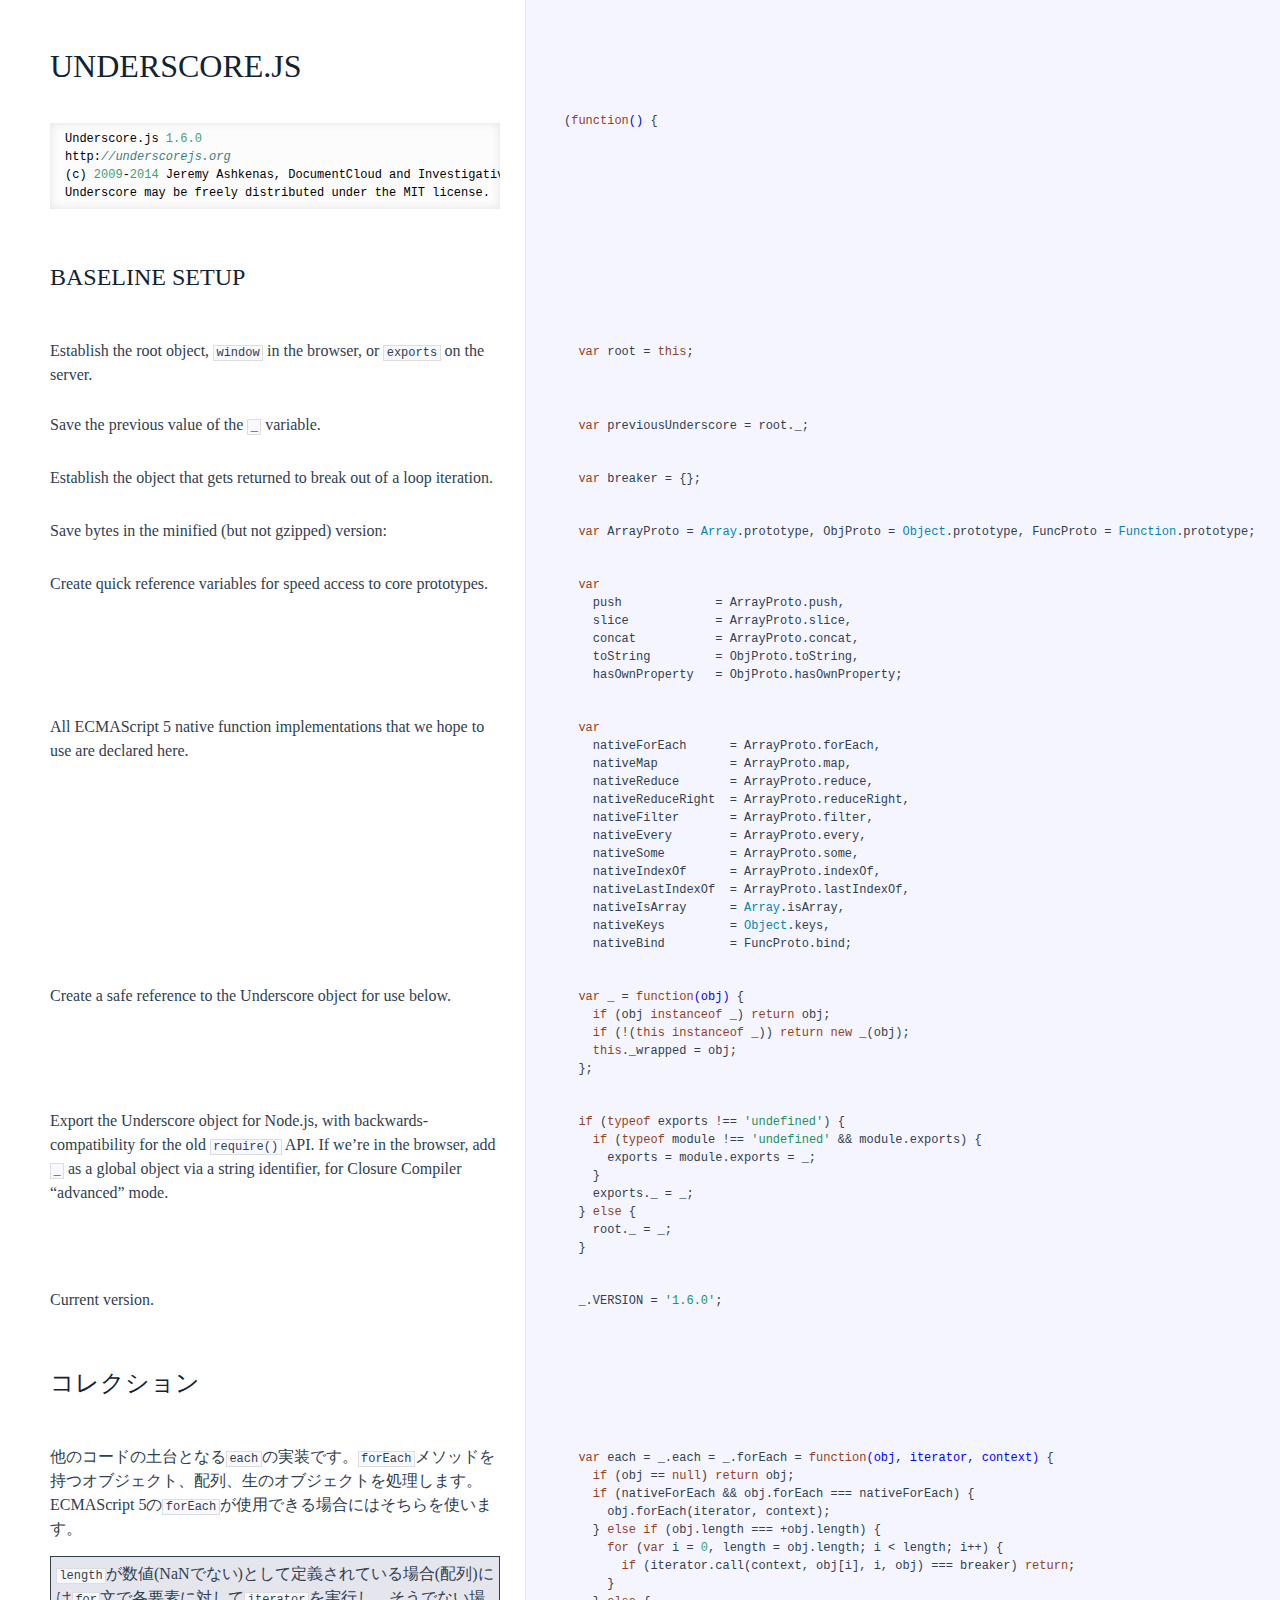
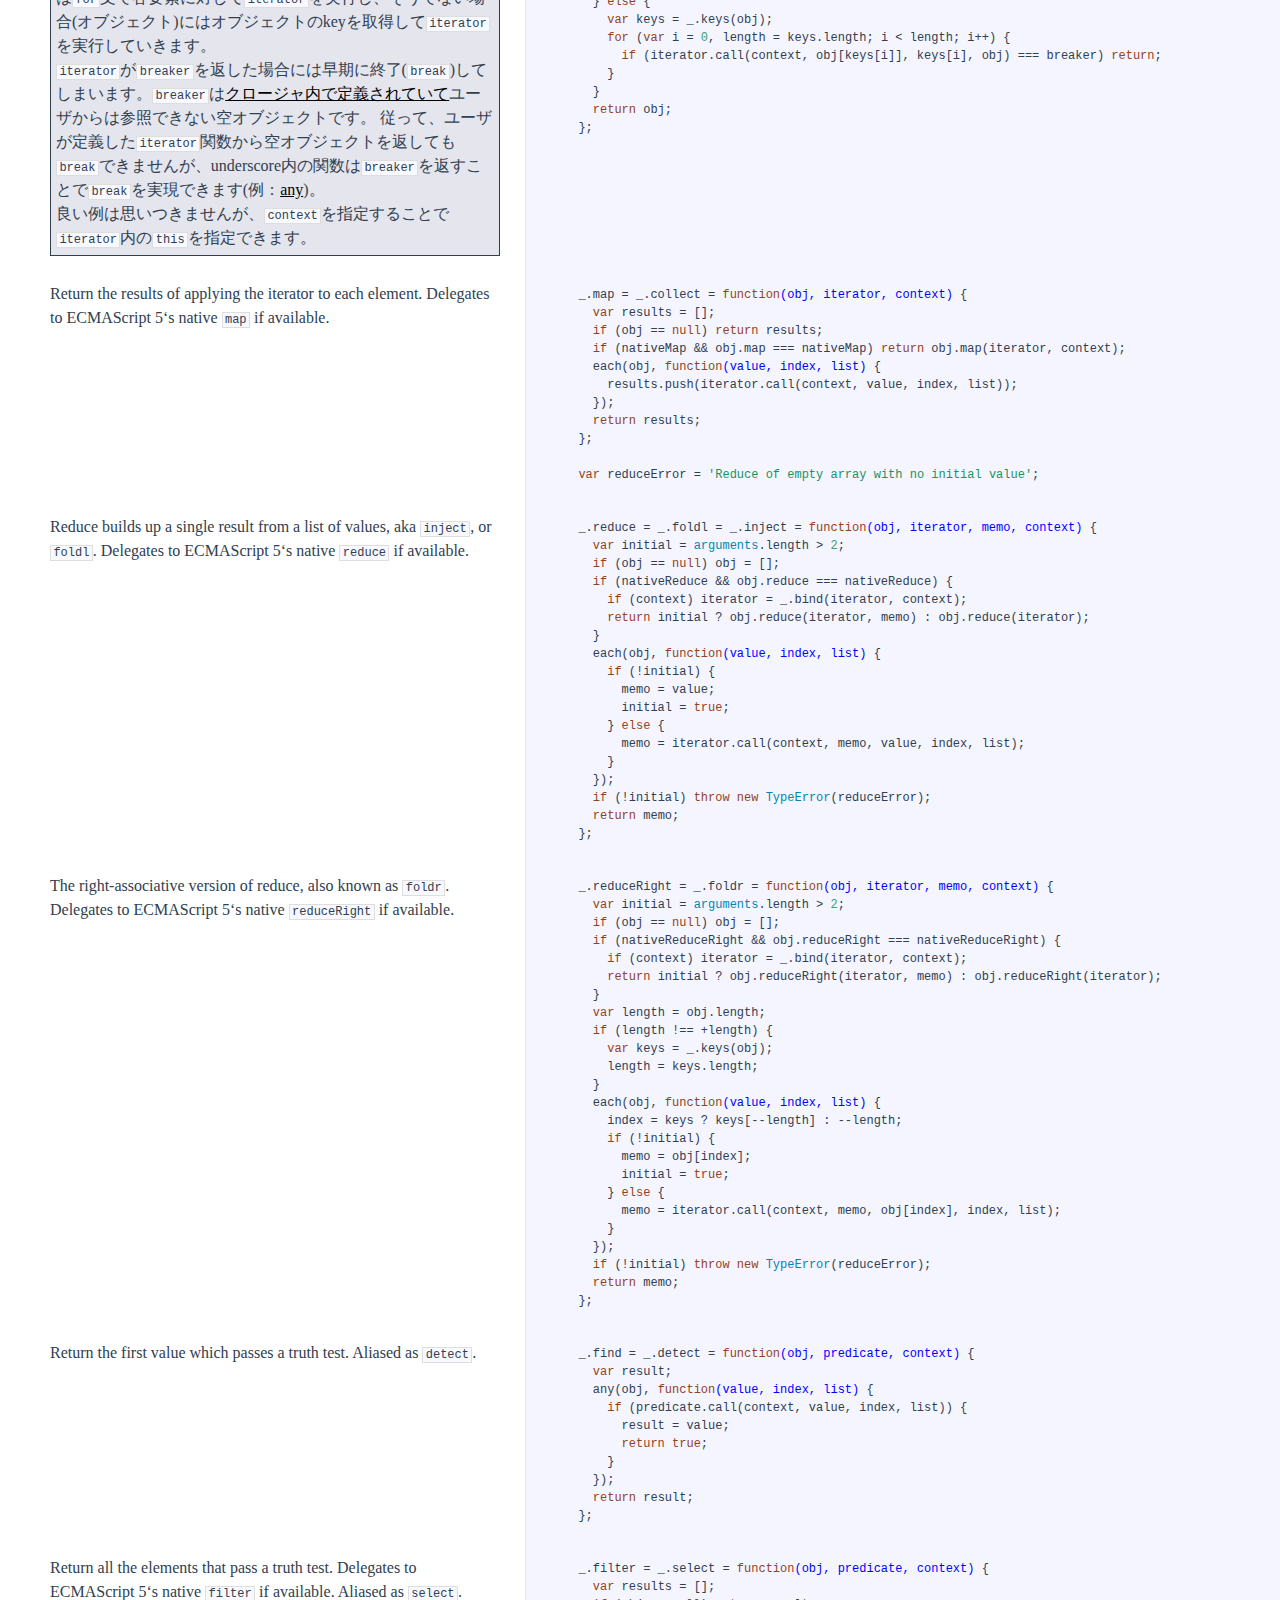
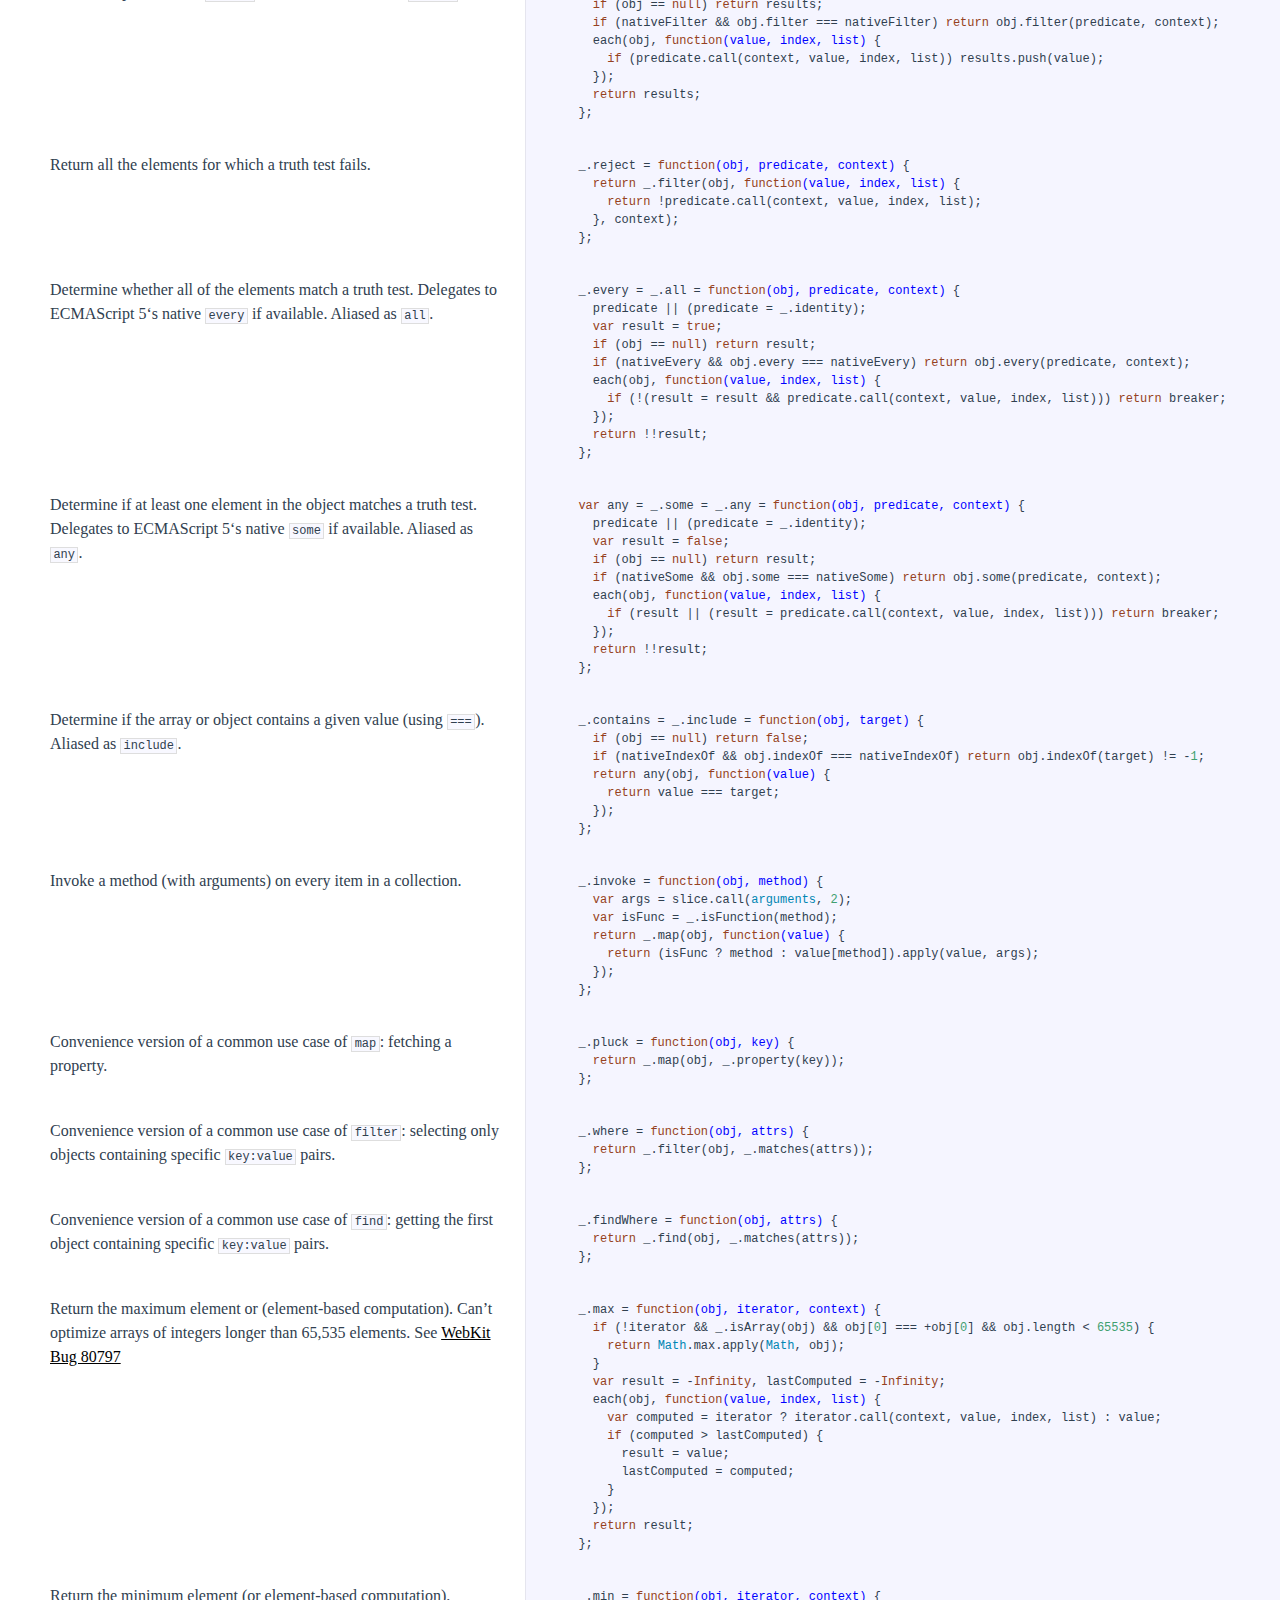
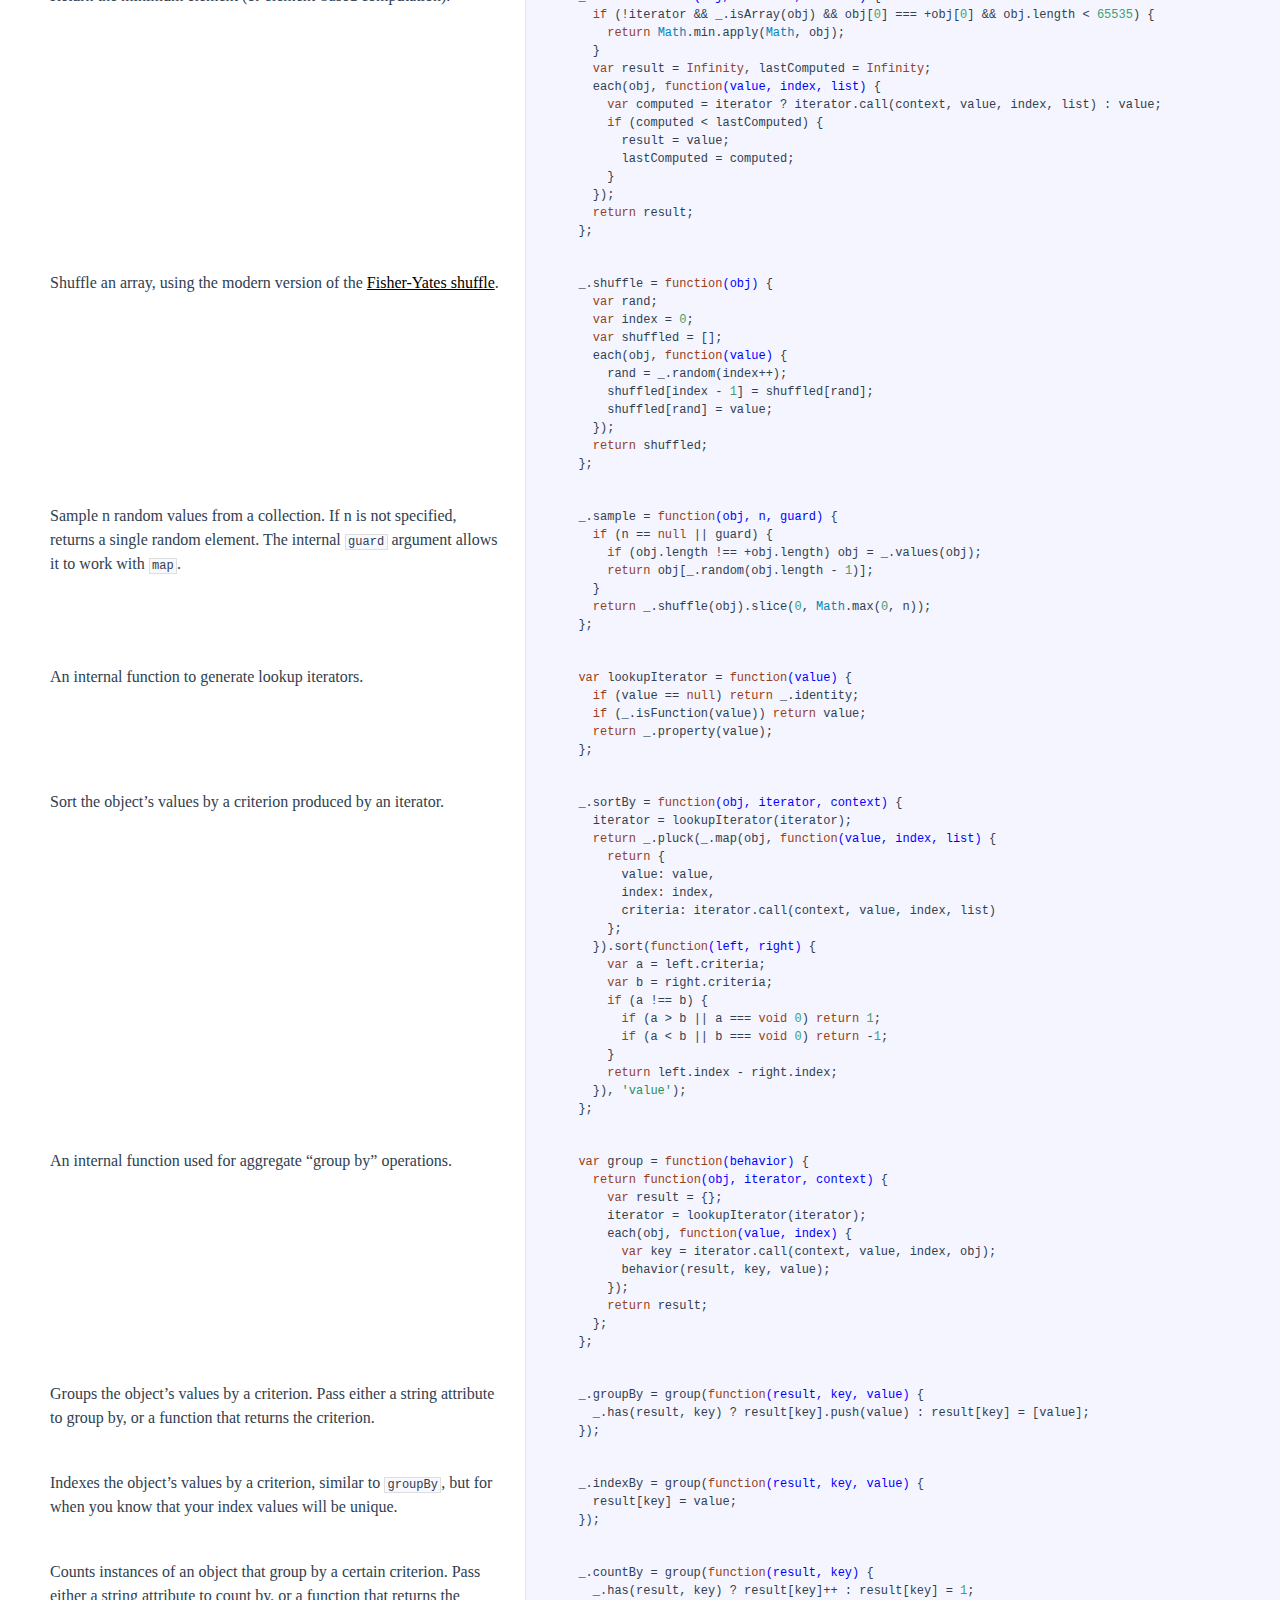
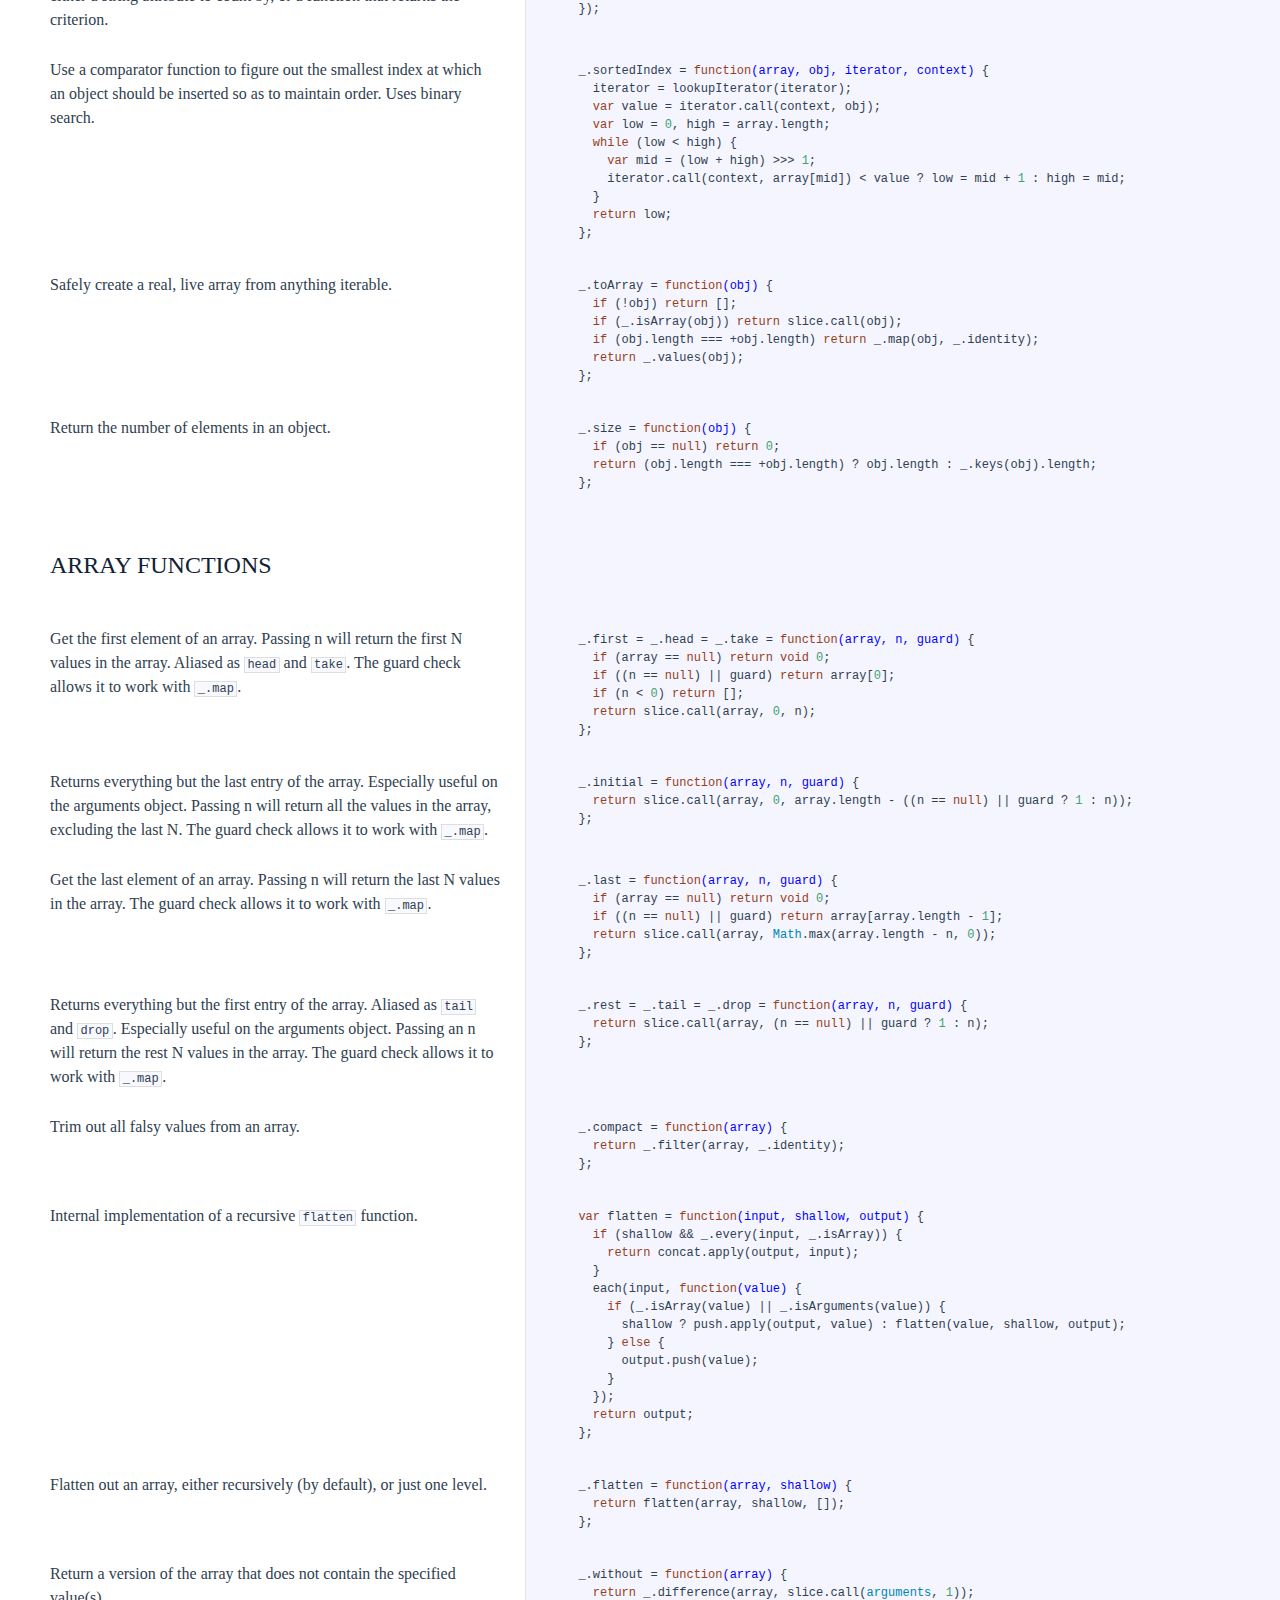
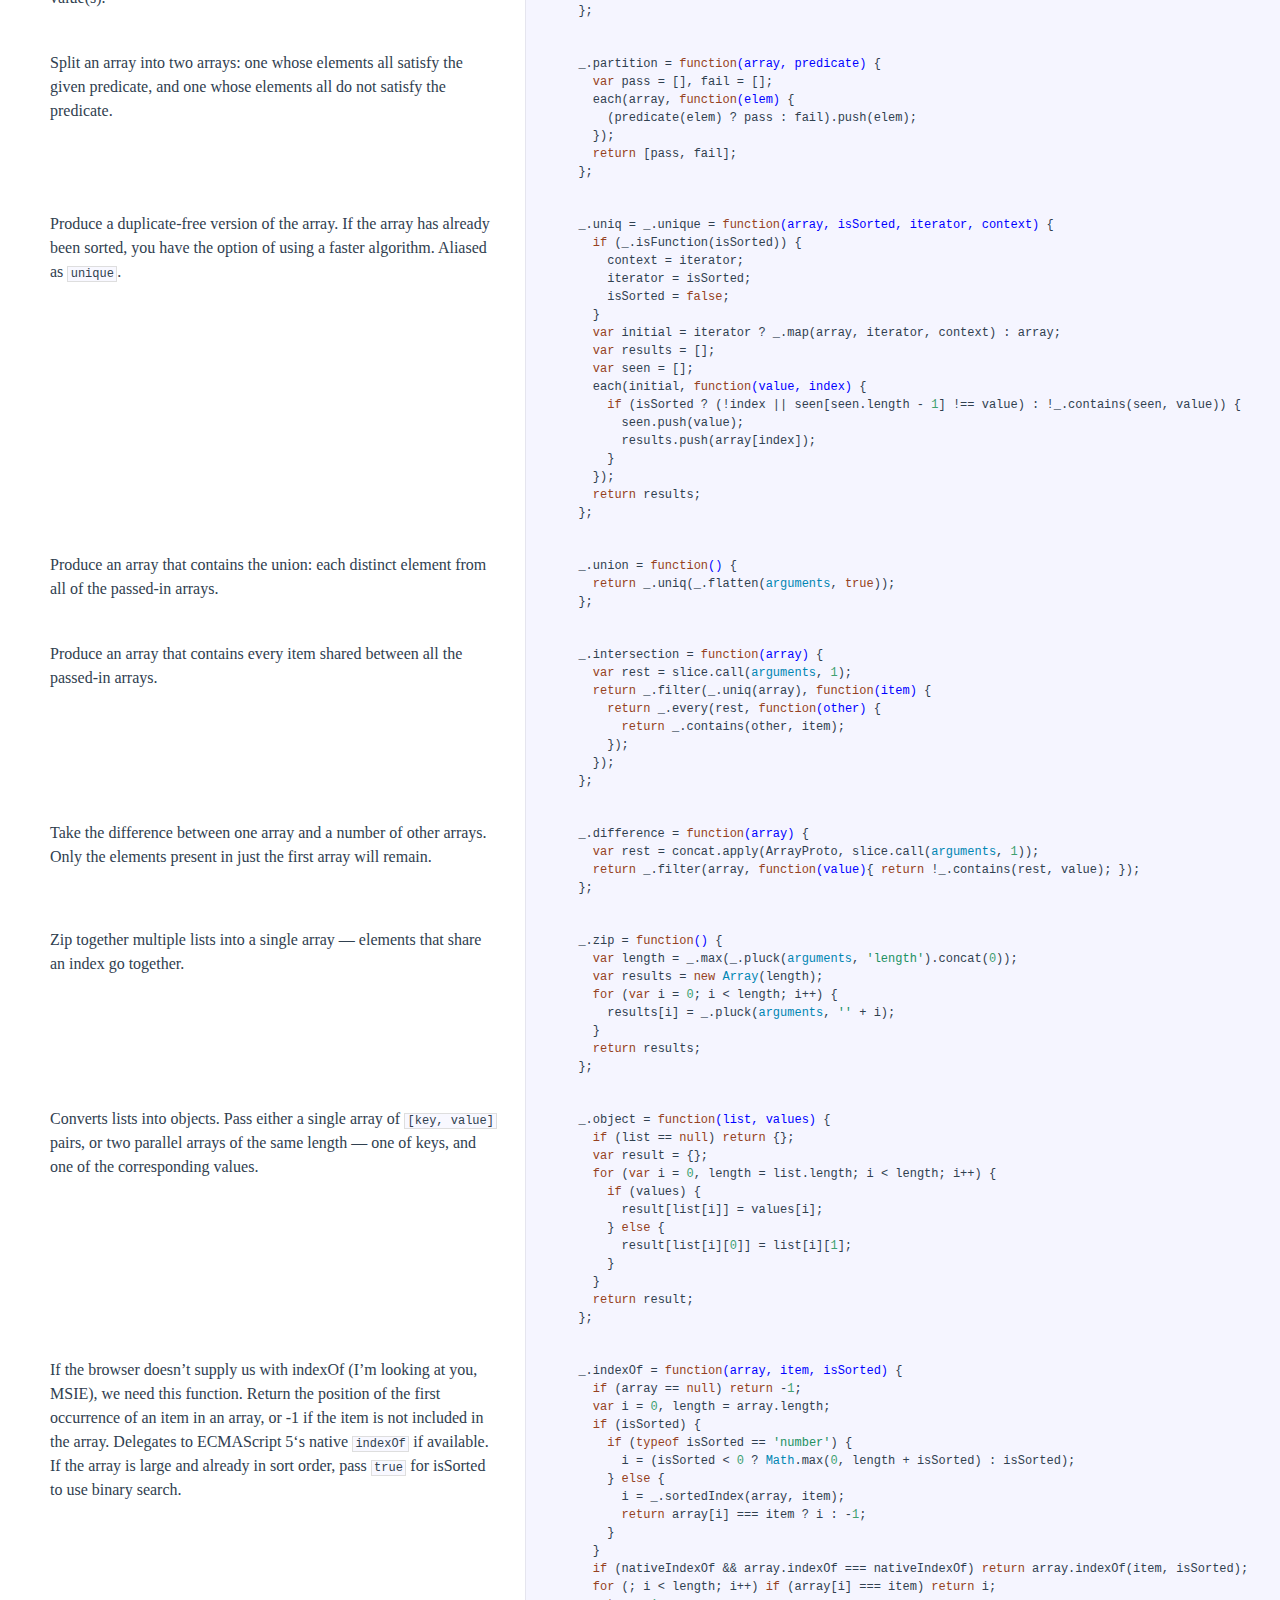
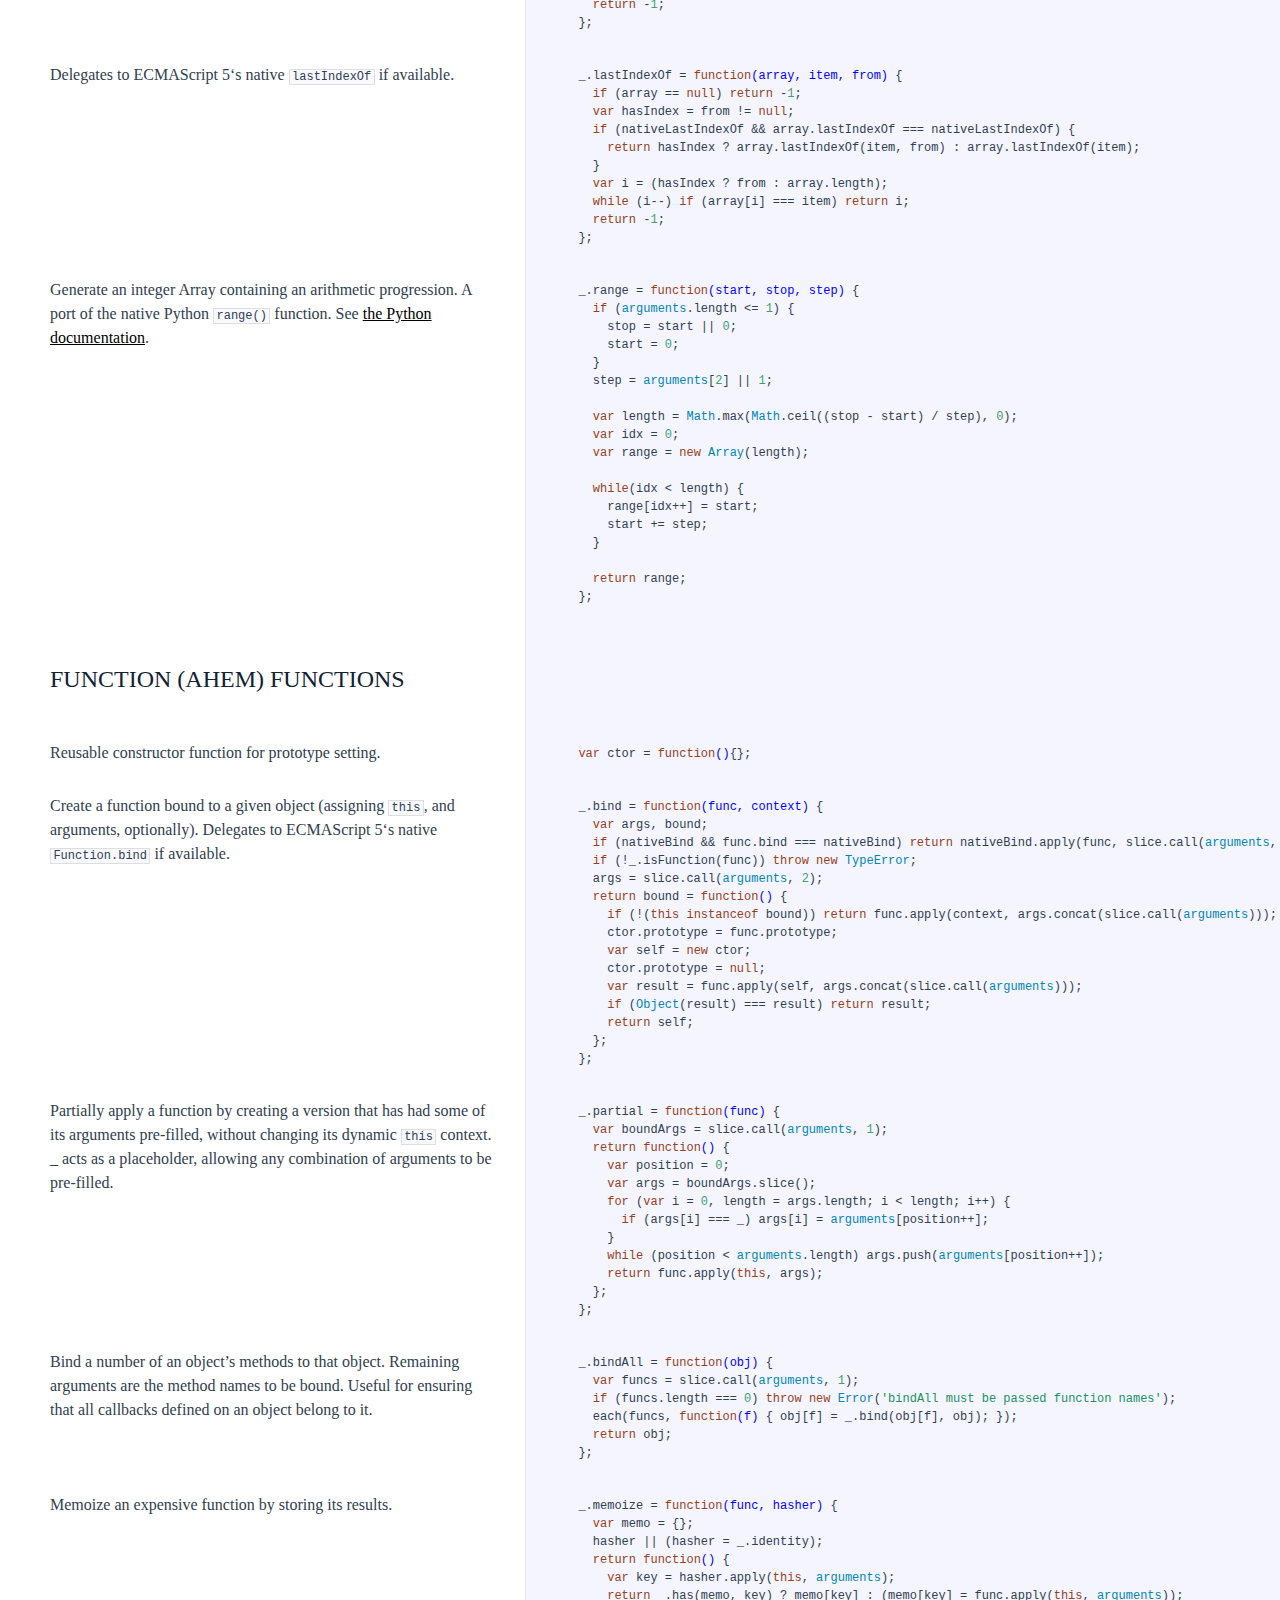
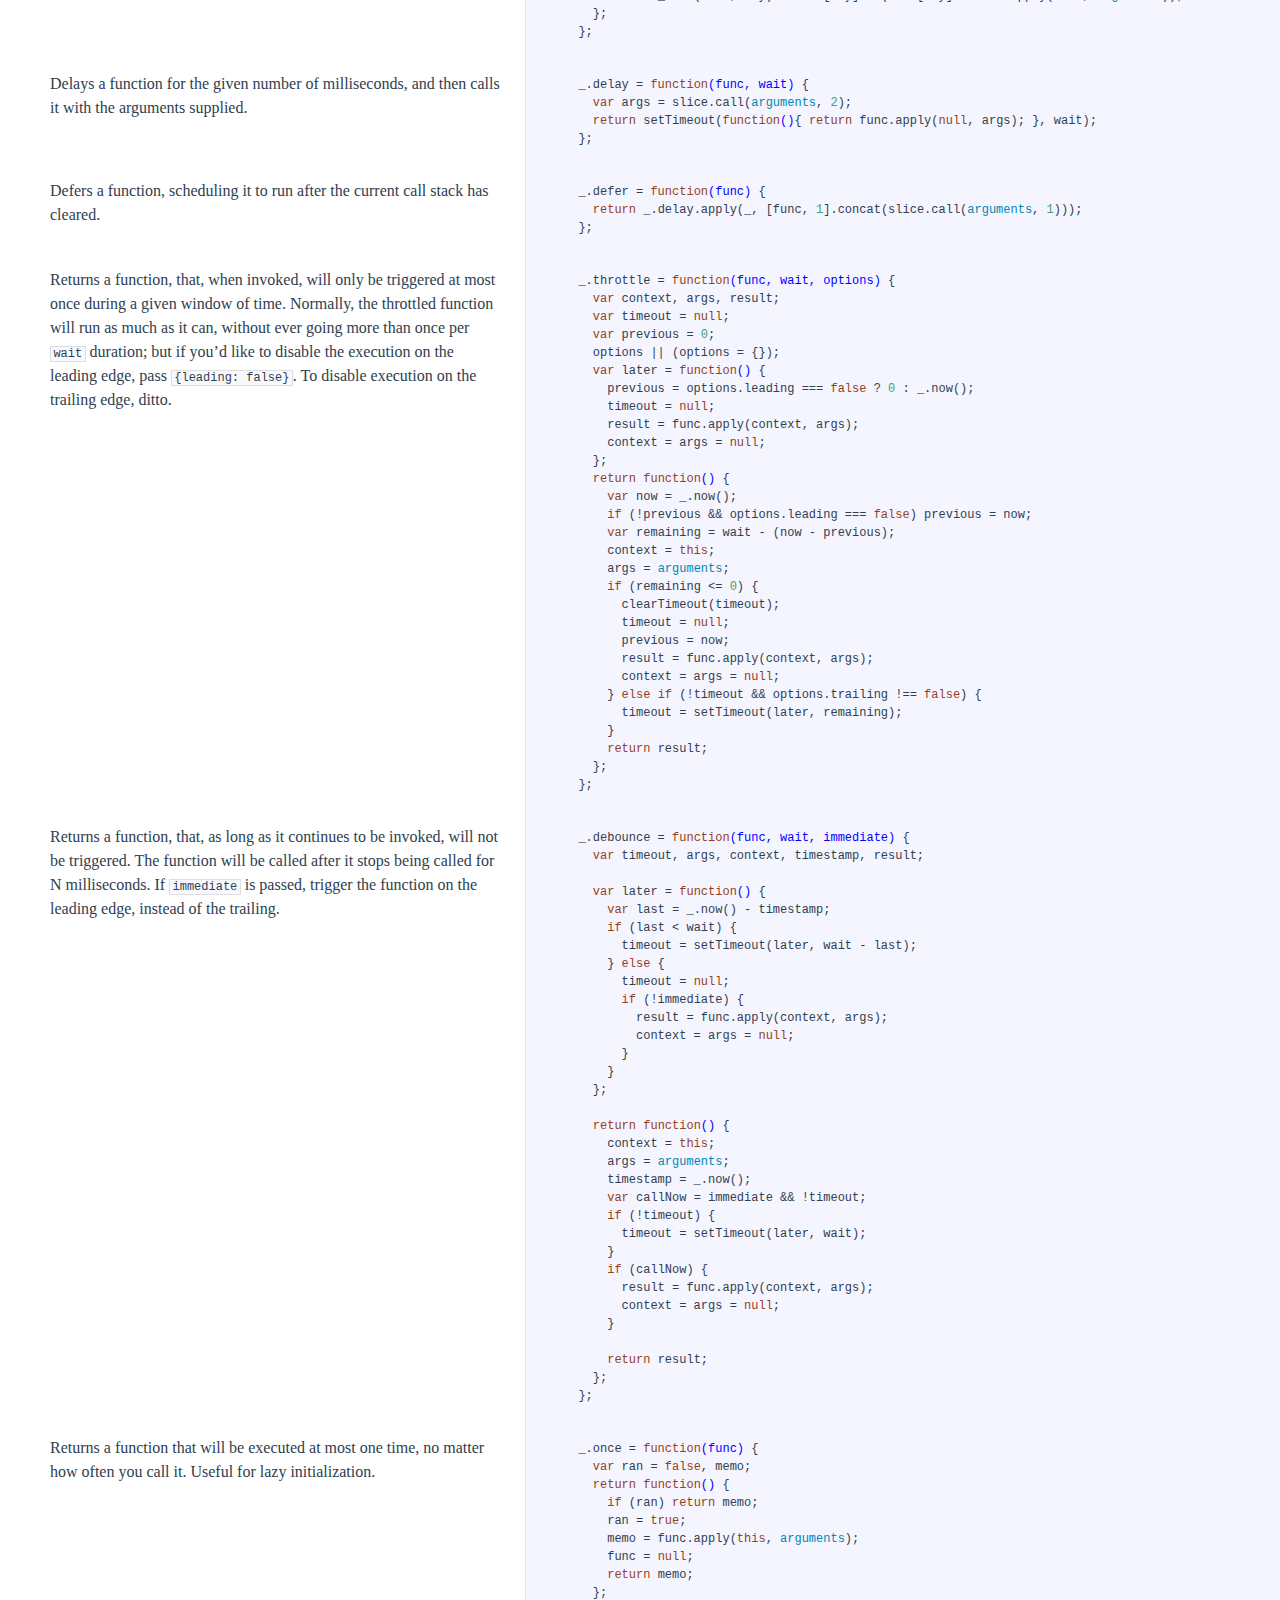
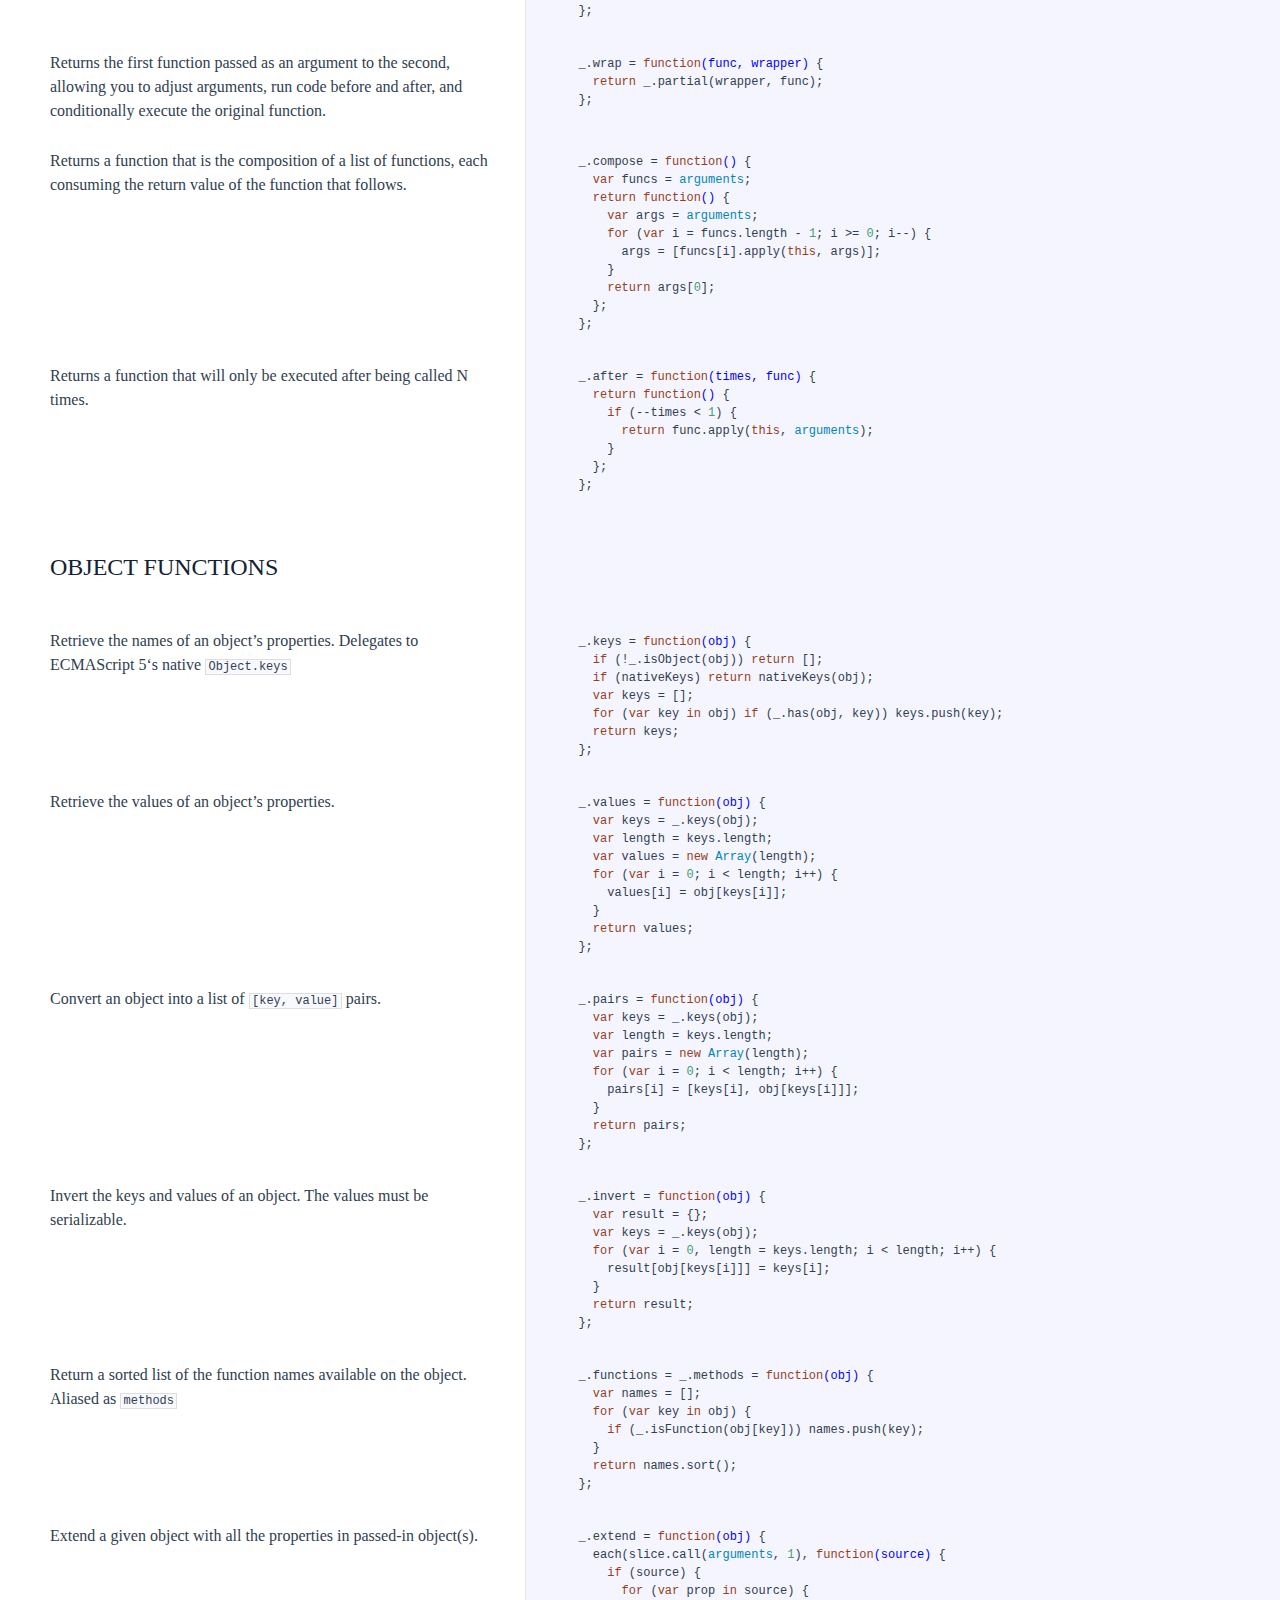
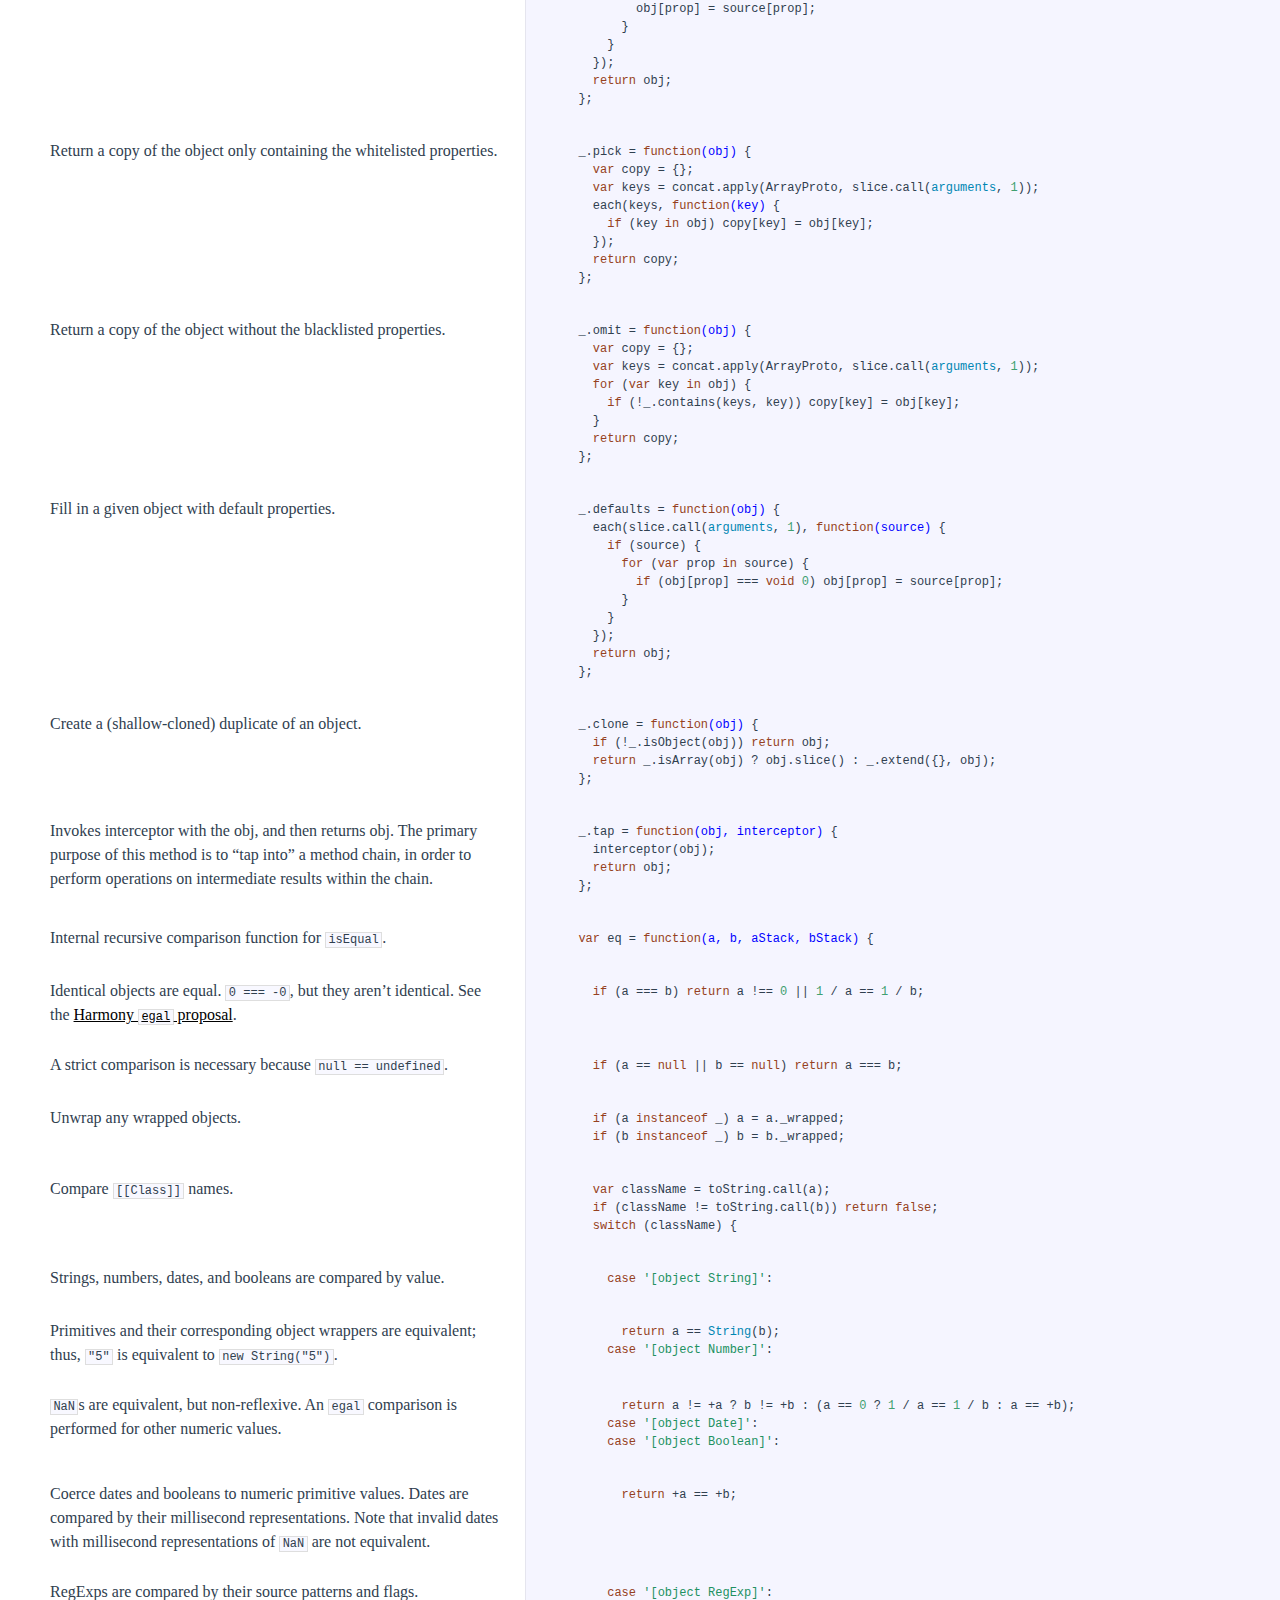
==== commit 717e5f1d: "コメントのミス修正" ====
--- a/docs/underscore.html
+++ b/docs/underscore.html
@@ -267,7 +267,7 @@
                 <strong>ECMAScript 5</strong>の<code>forEach</code>が使用できる場合にはそちらを使います。
                 <br>
                 <p class="comment">
-                  <code>length</code>が数値(NaNでない)として定義されている場合(配列)には<code>for</code>文で各要素に対して<code>iterator</code>を実行し、そうでない場合(オブジェクト)には<code>for in</code>文で<code>iterator</code>を実行していきます。
+                  <code>length</code>が数値(NaNでない)として定義されている場合(配列)には<code>for</code>文で各要素に対して<code>iterator</code>を実行し、そうでない場合(オブジェクト)にはオブジェクトのkeyを取得して<code>iterator</code>を実行していきます。
                   <br>
                   <code>iterator</code>が<code>breaker</code>を返した場合には早期に終了(<code>break</code>)してしまいます。<code>breaker</code>は<a href="#section-6">クロージャ内で定義されていて</a>ユーザからは参照できない空オブジェクトです。
                   従って、ユーザが定義した<code>iterator</code>関数から空オブジェクトを返しても<code>break</code>できませんが、underscore内の関数は<code>breaker</code>を返すことで<code>break</code>を実現できます(例：<a href="#section-23">any</a>)。
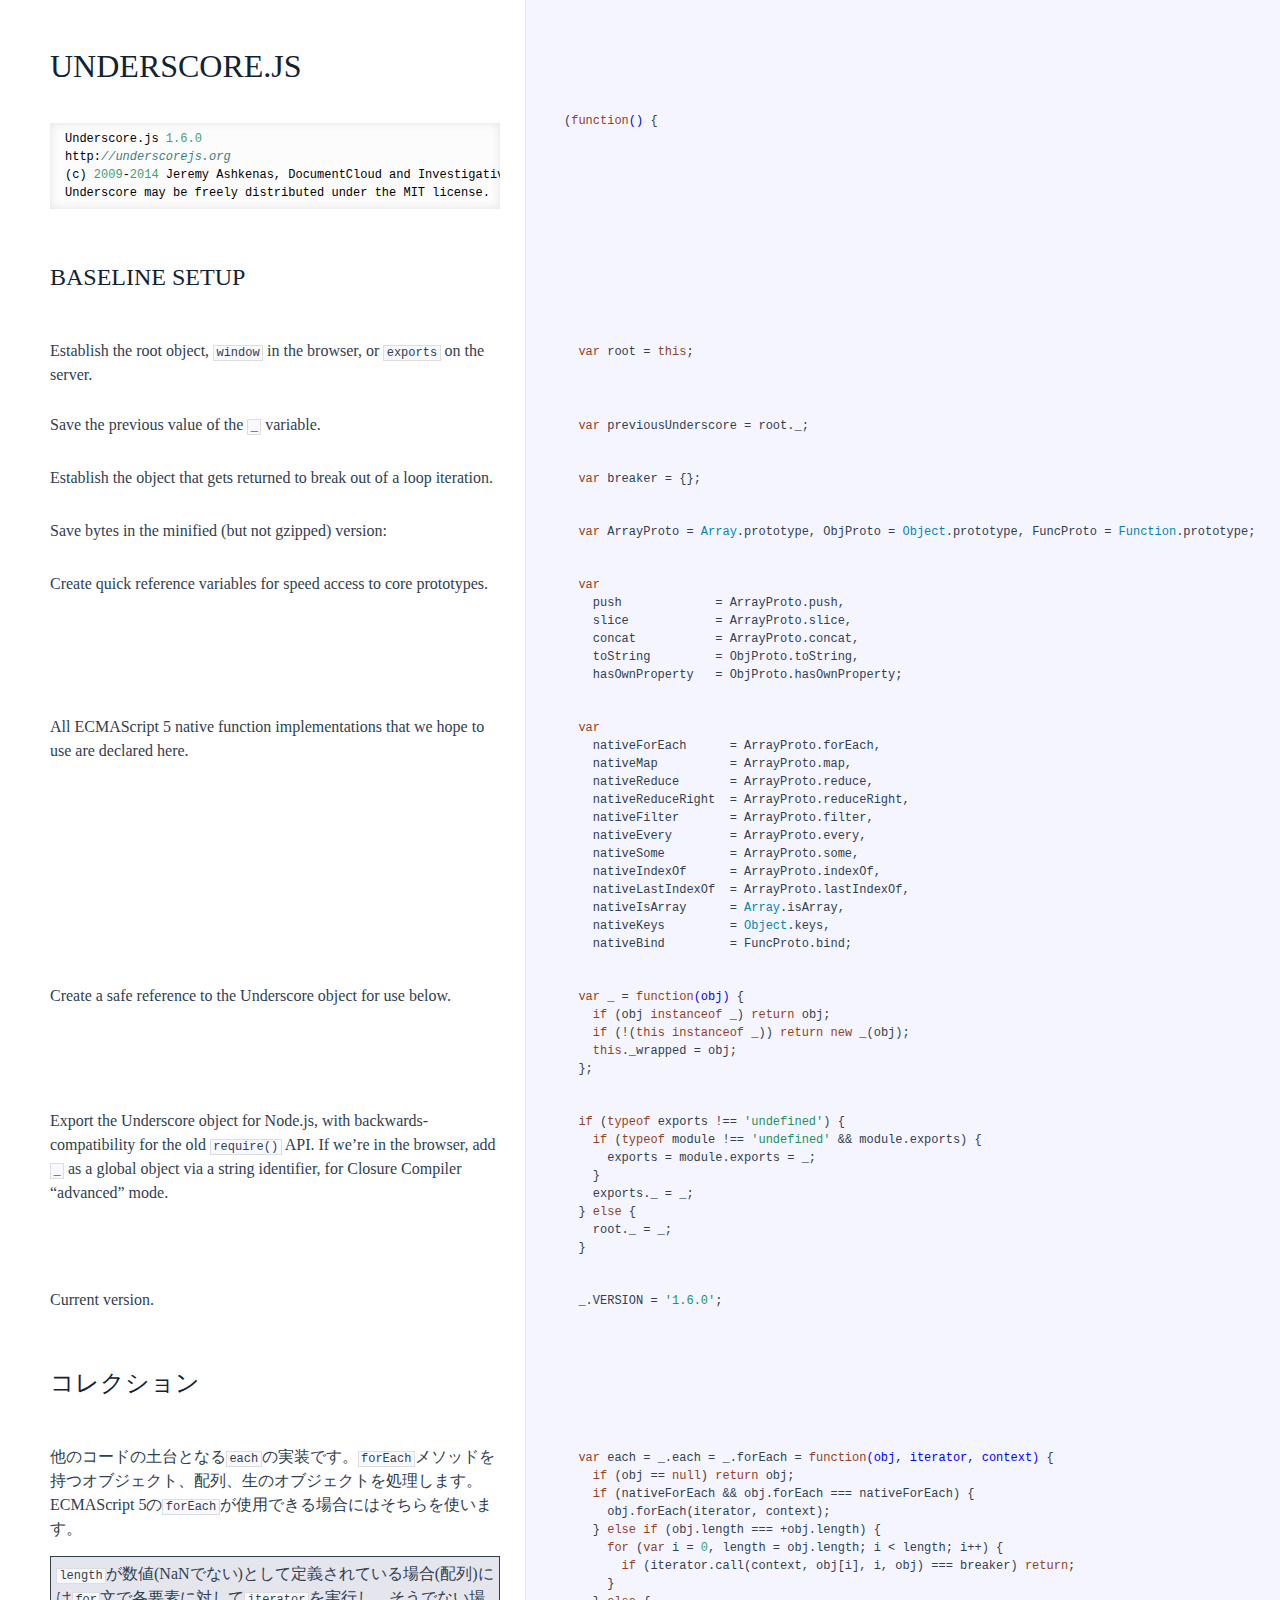
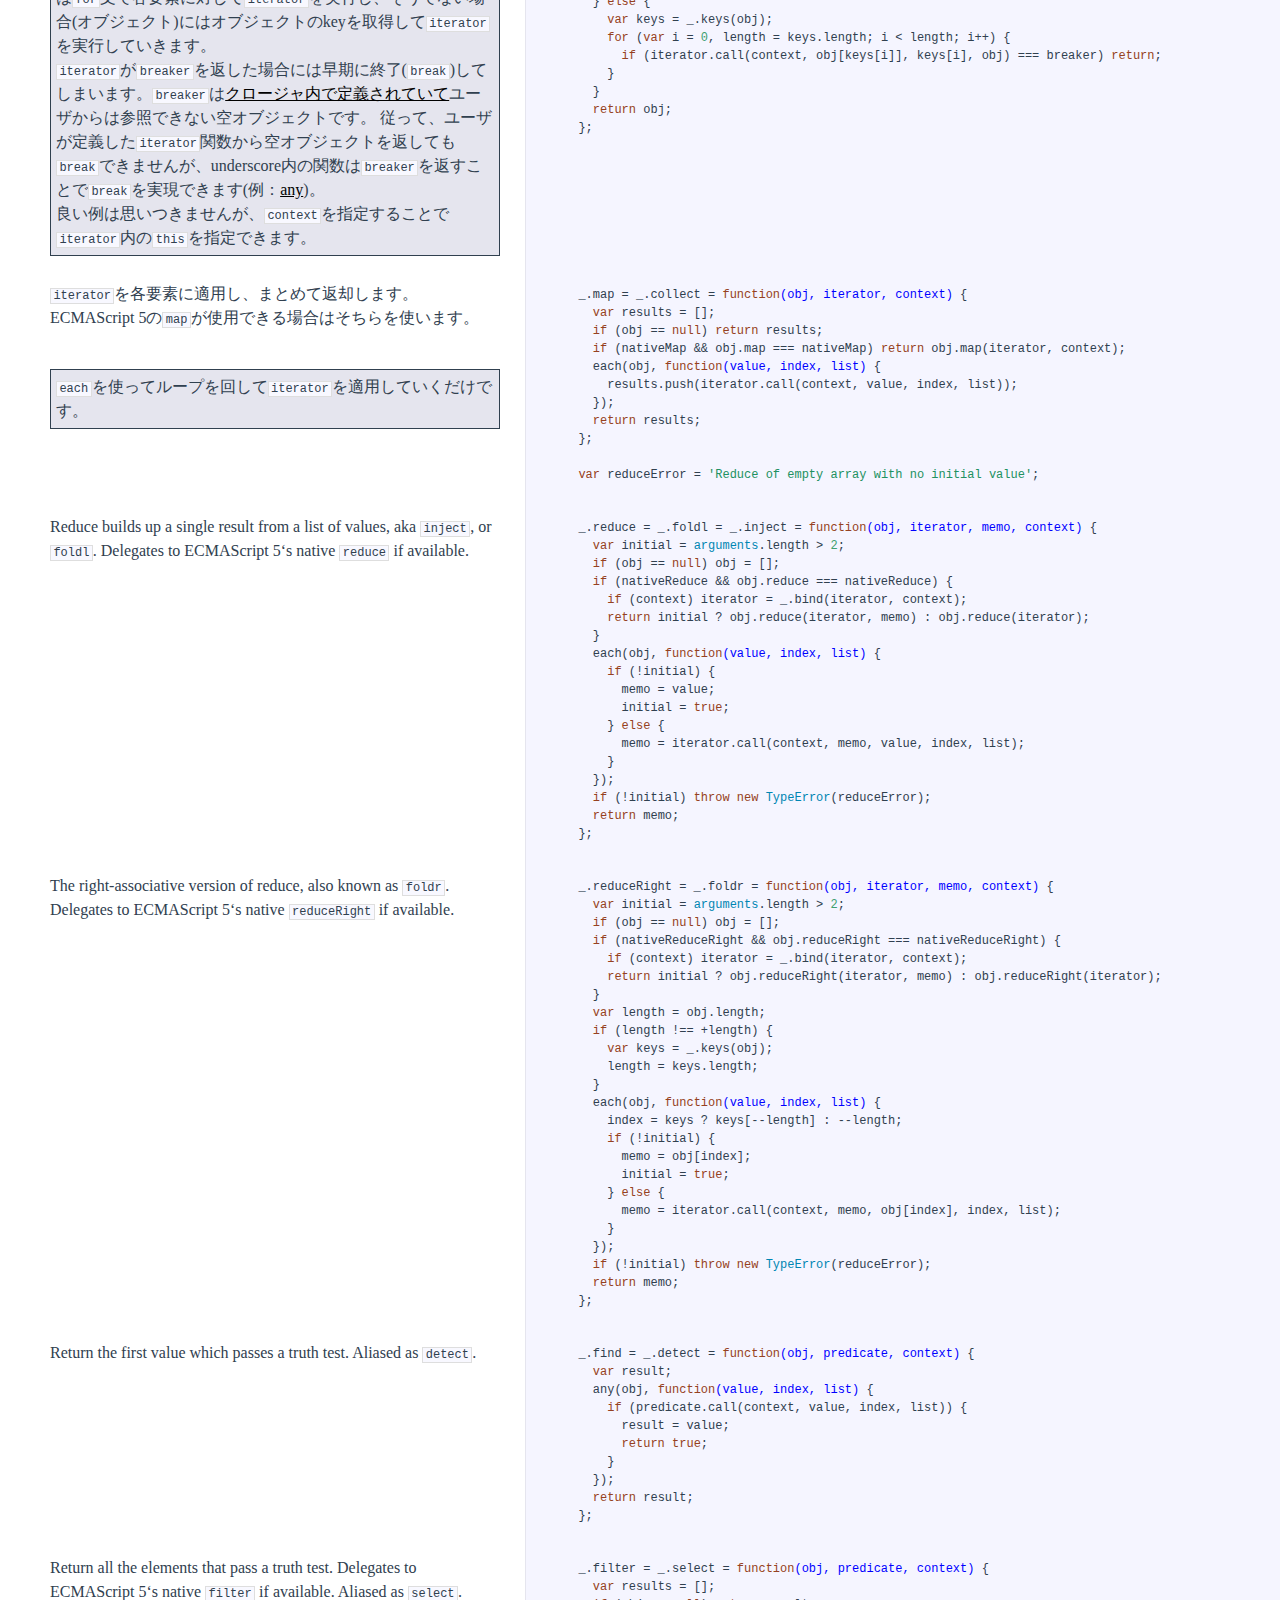
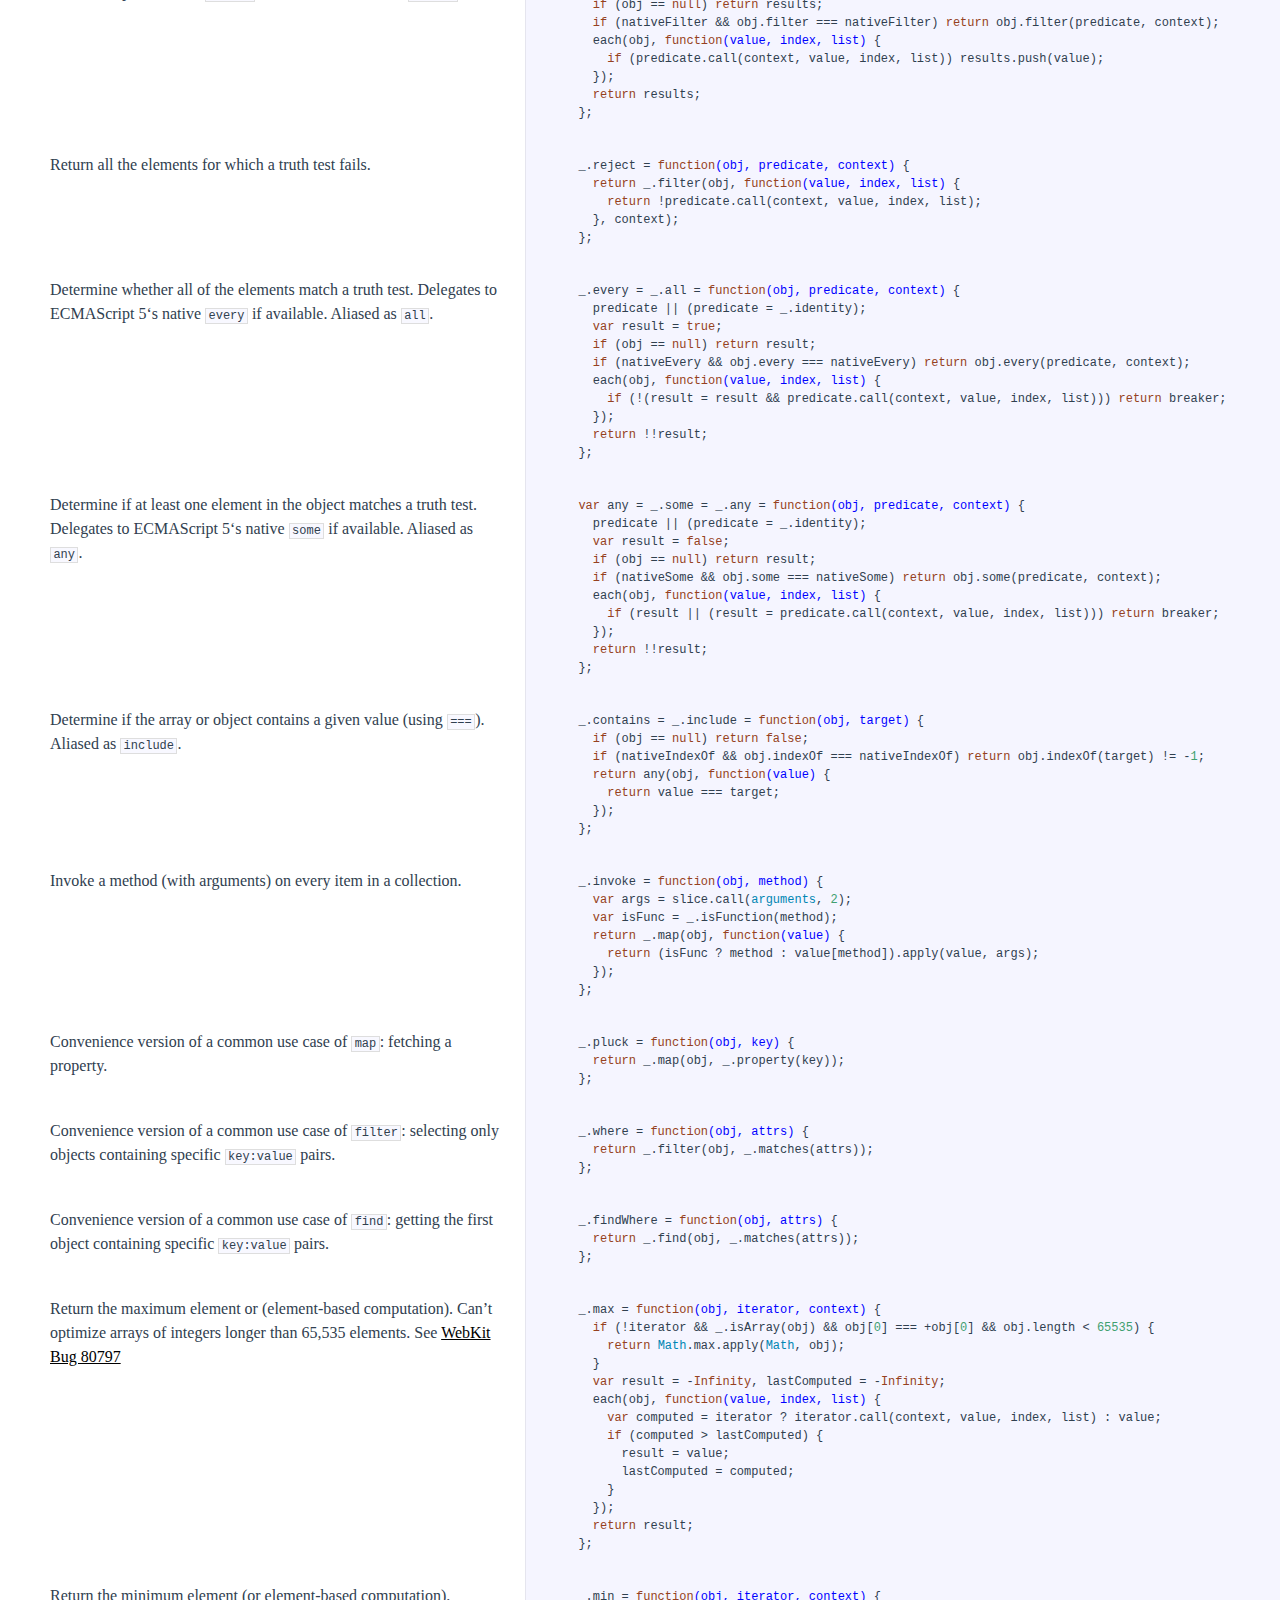
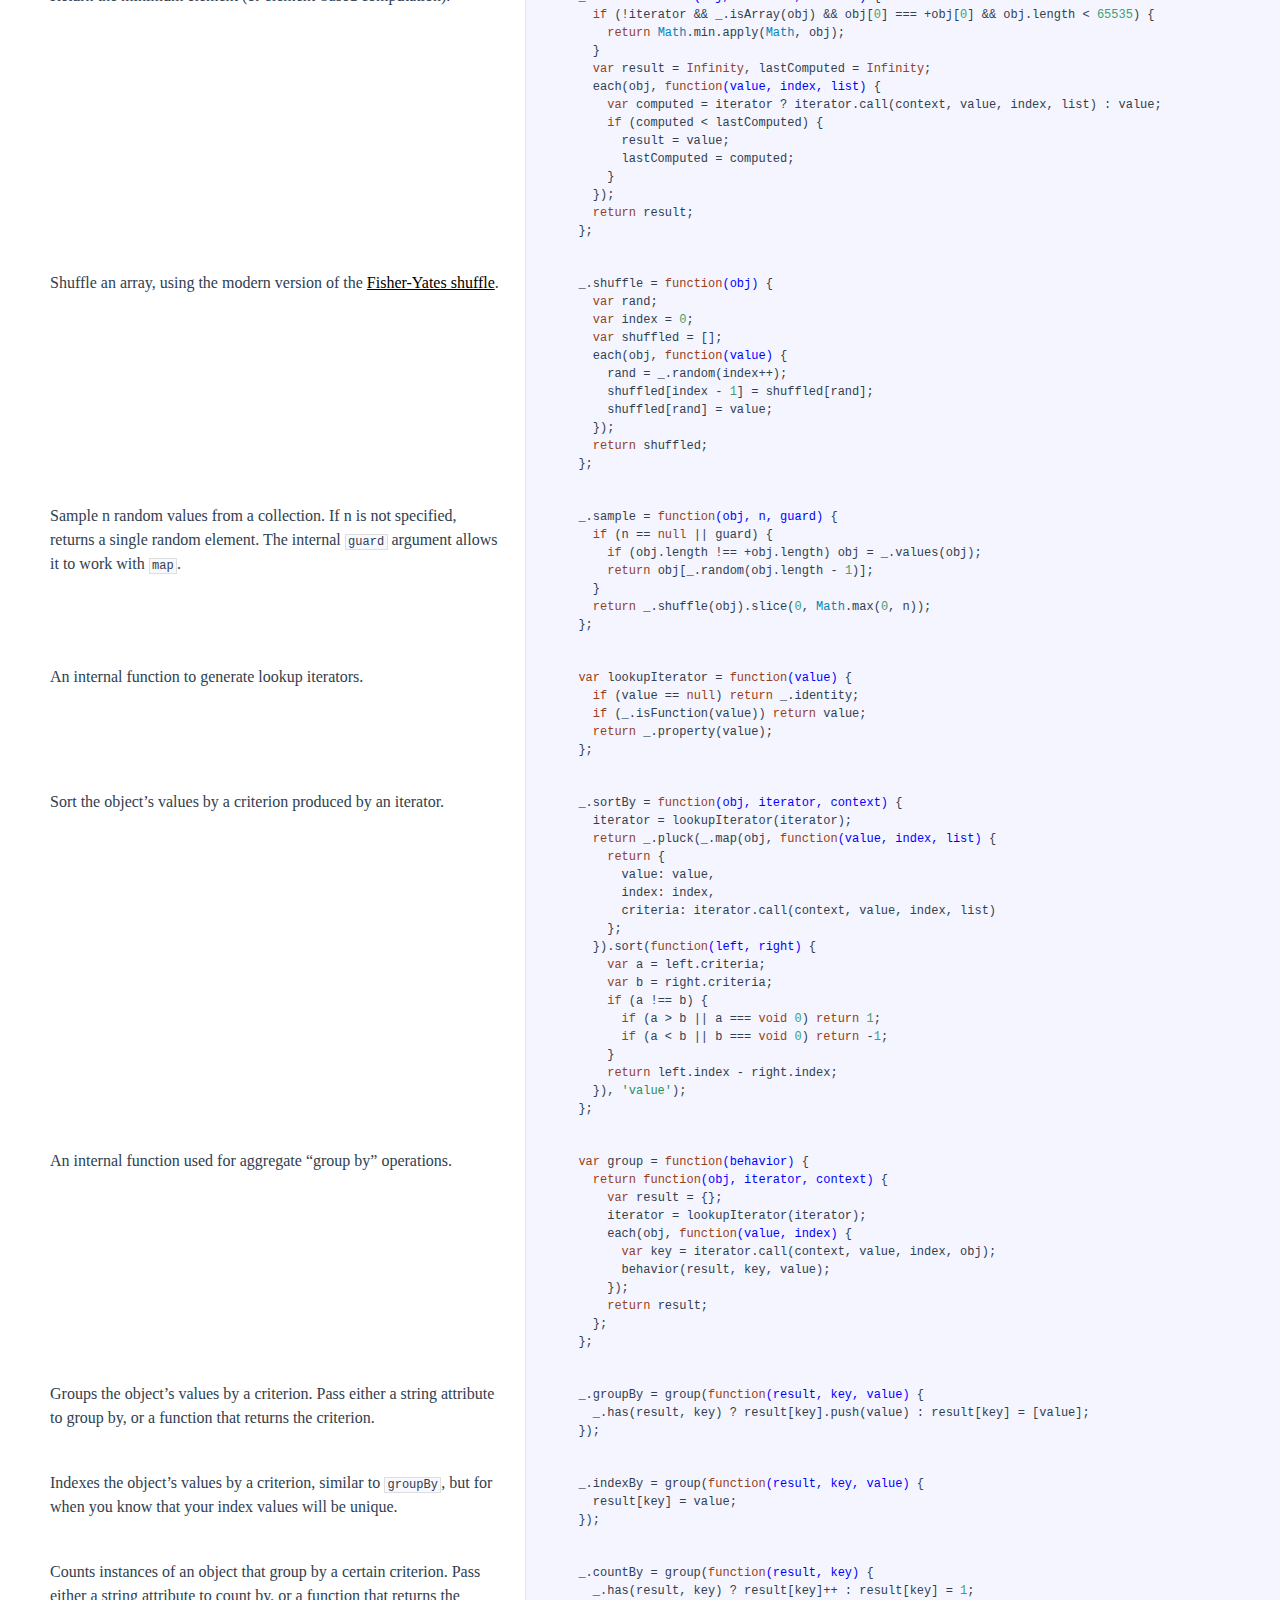
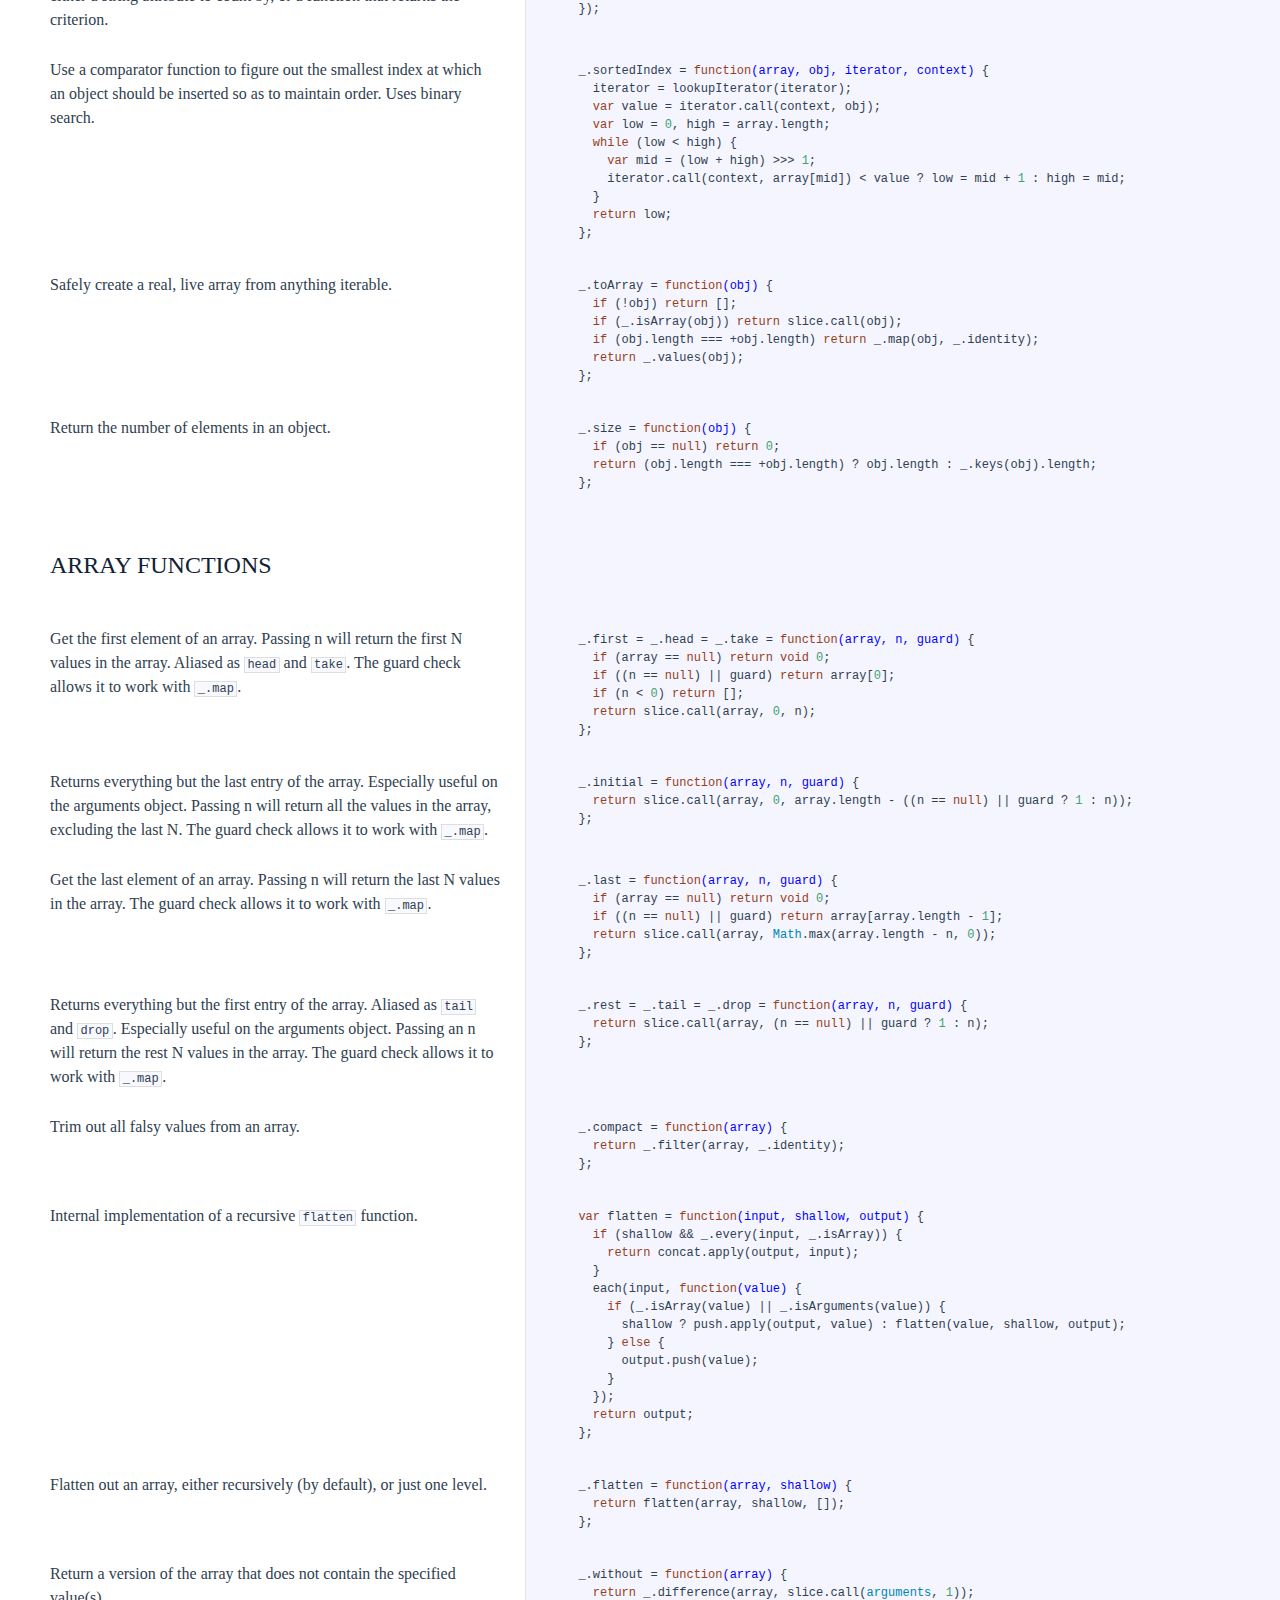
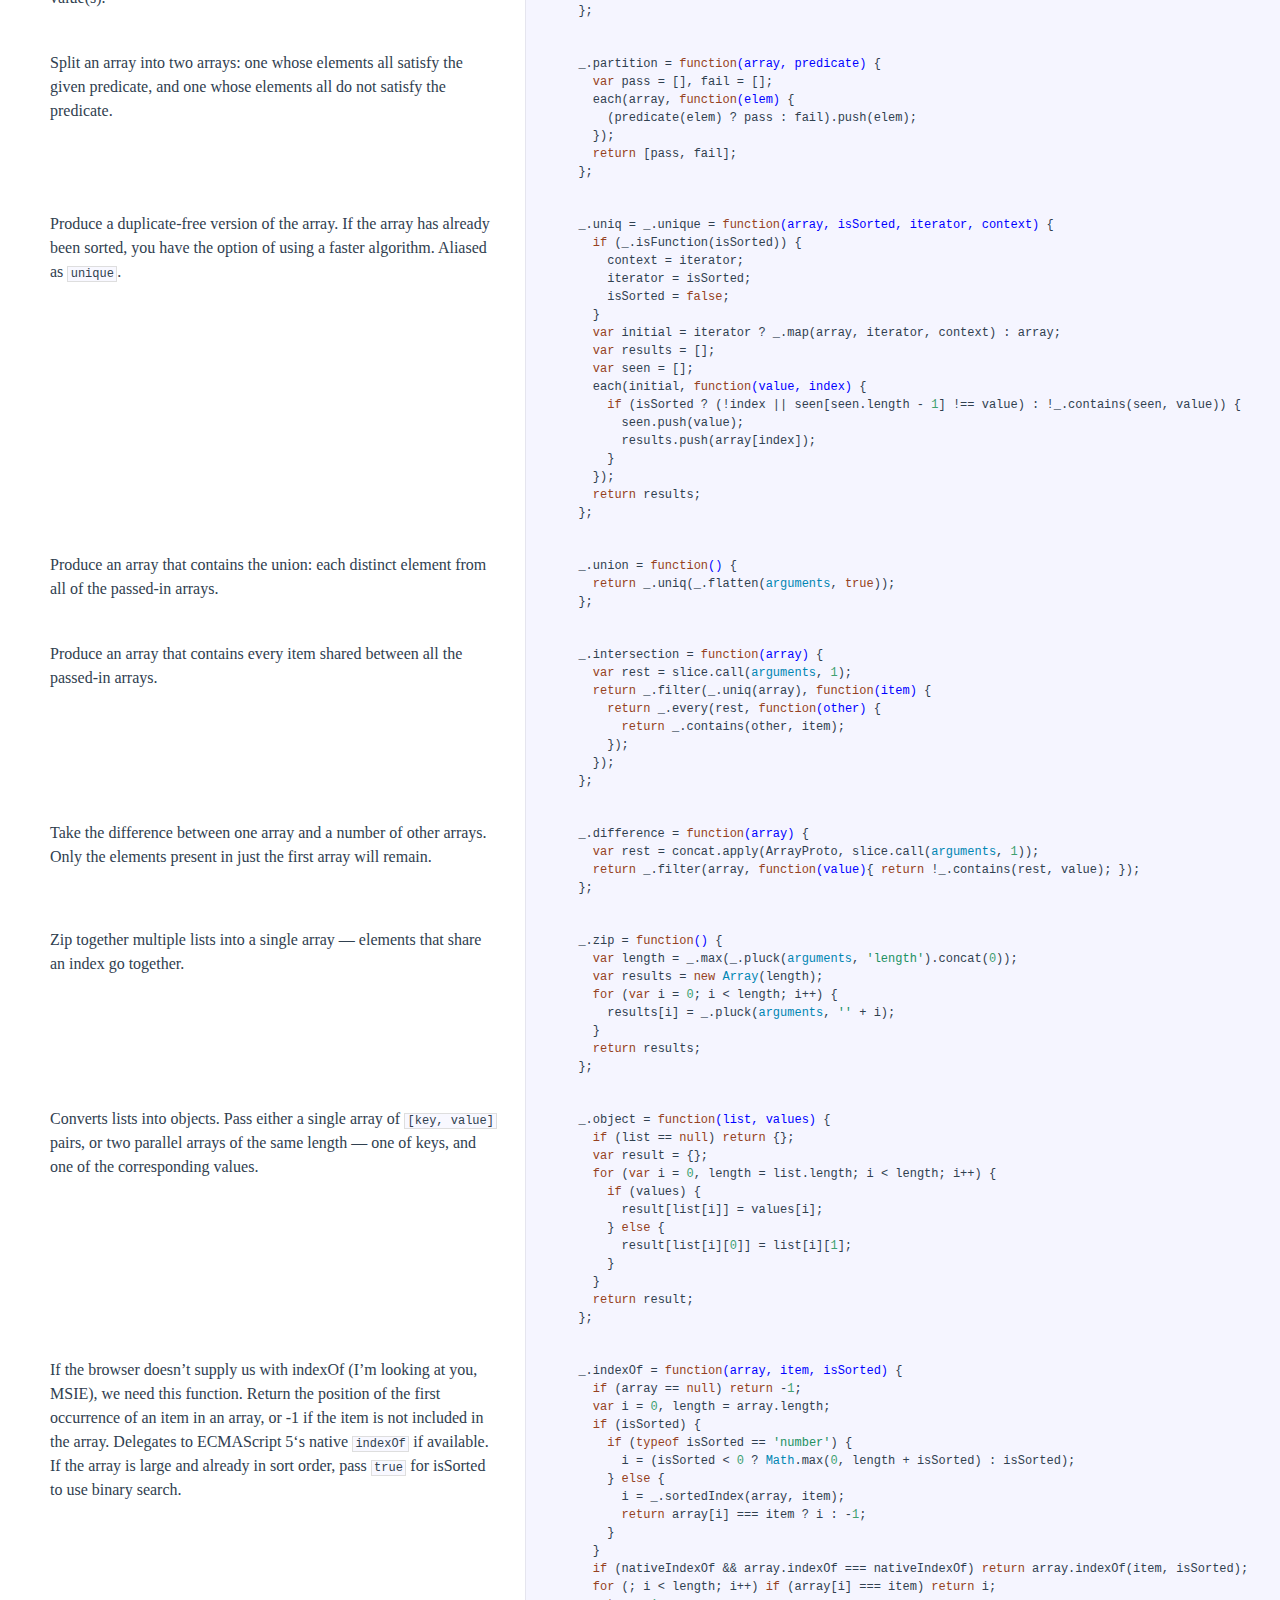
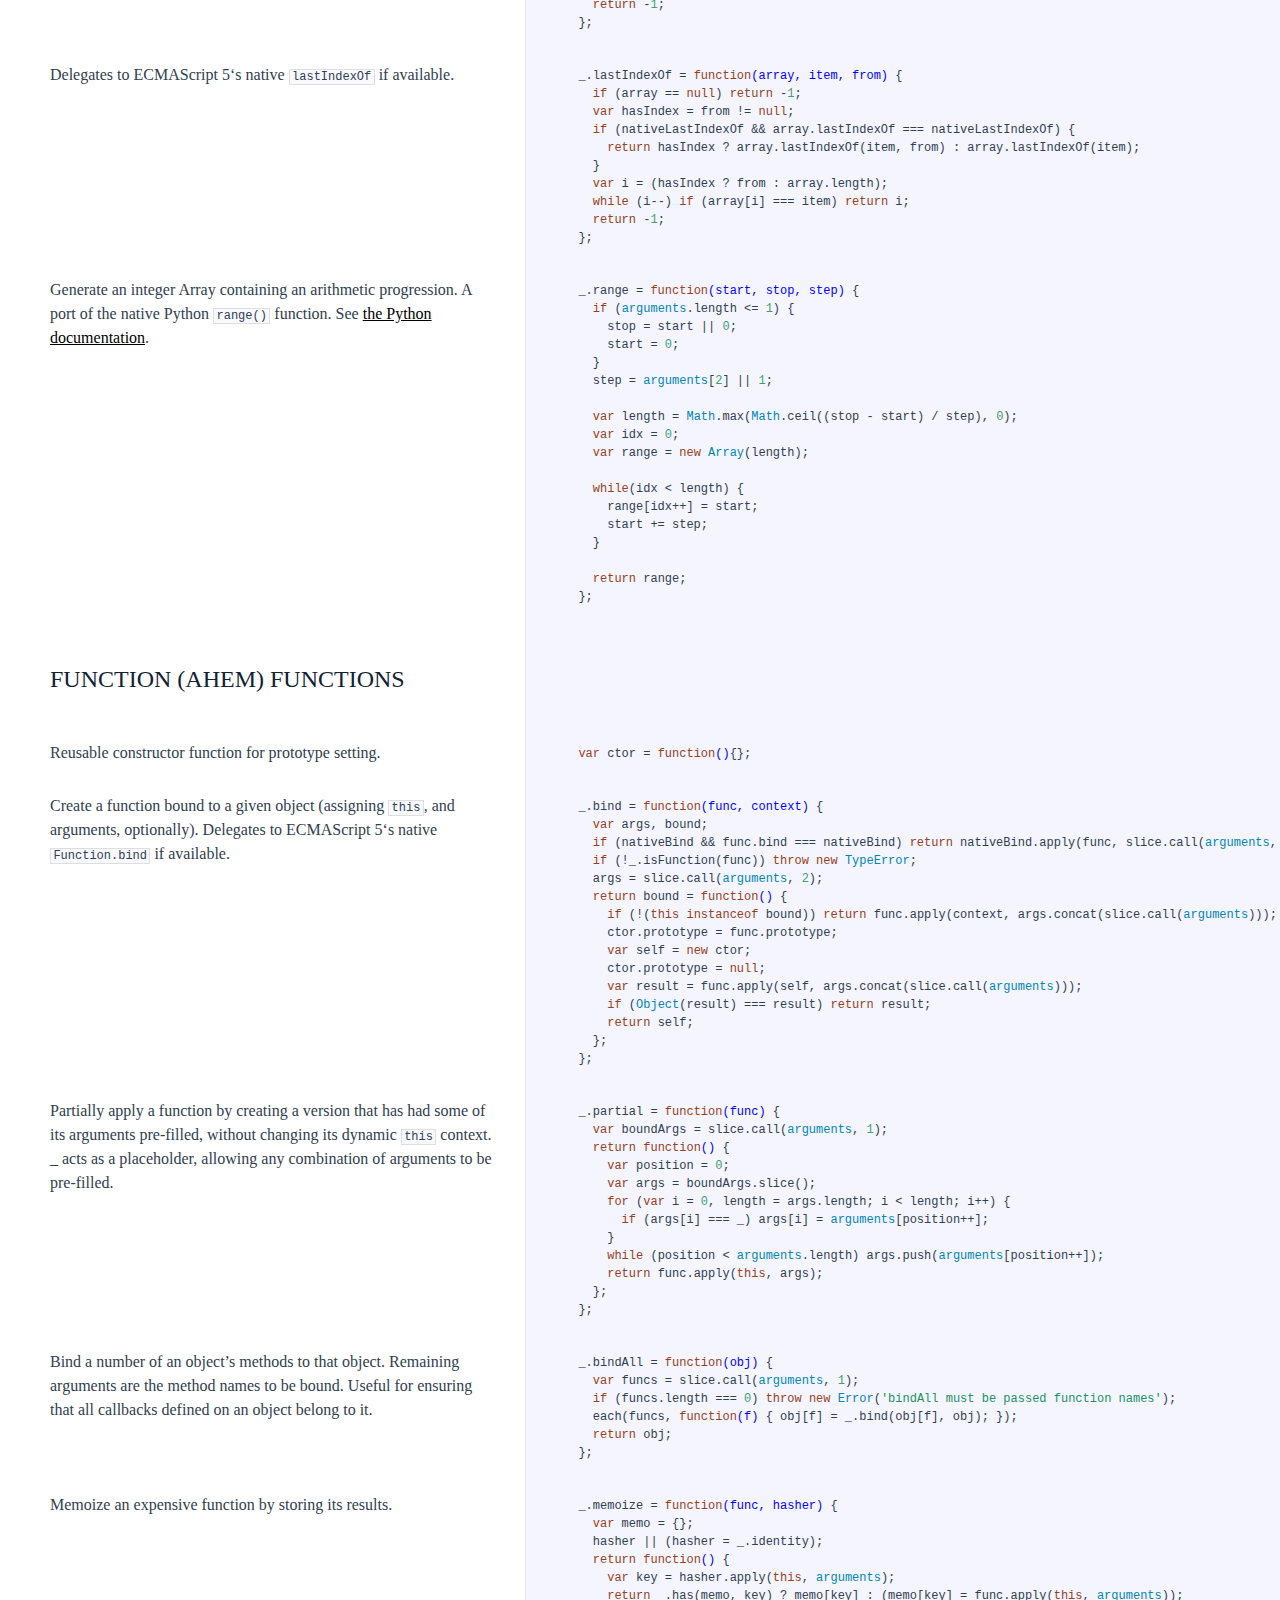
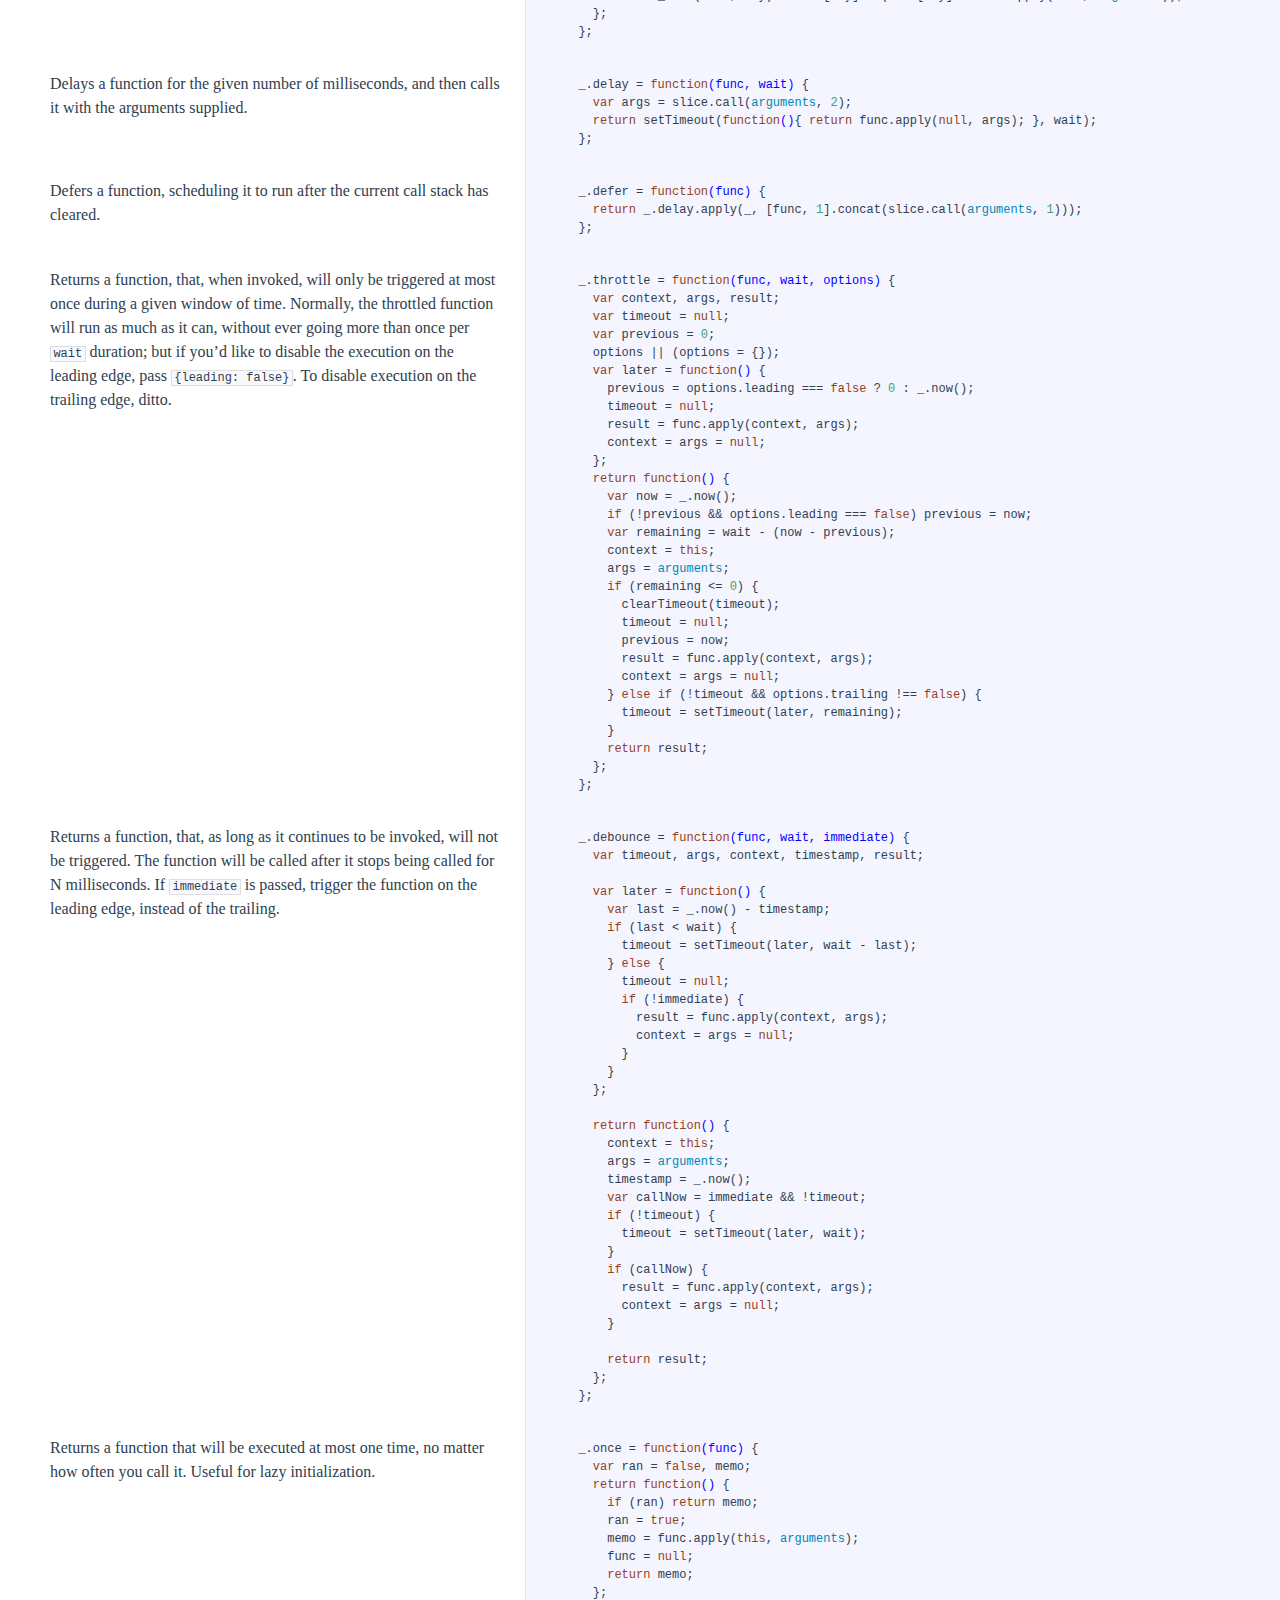
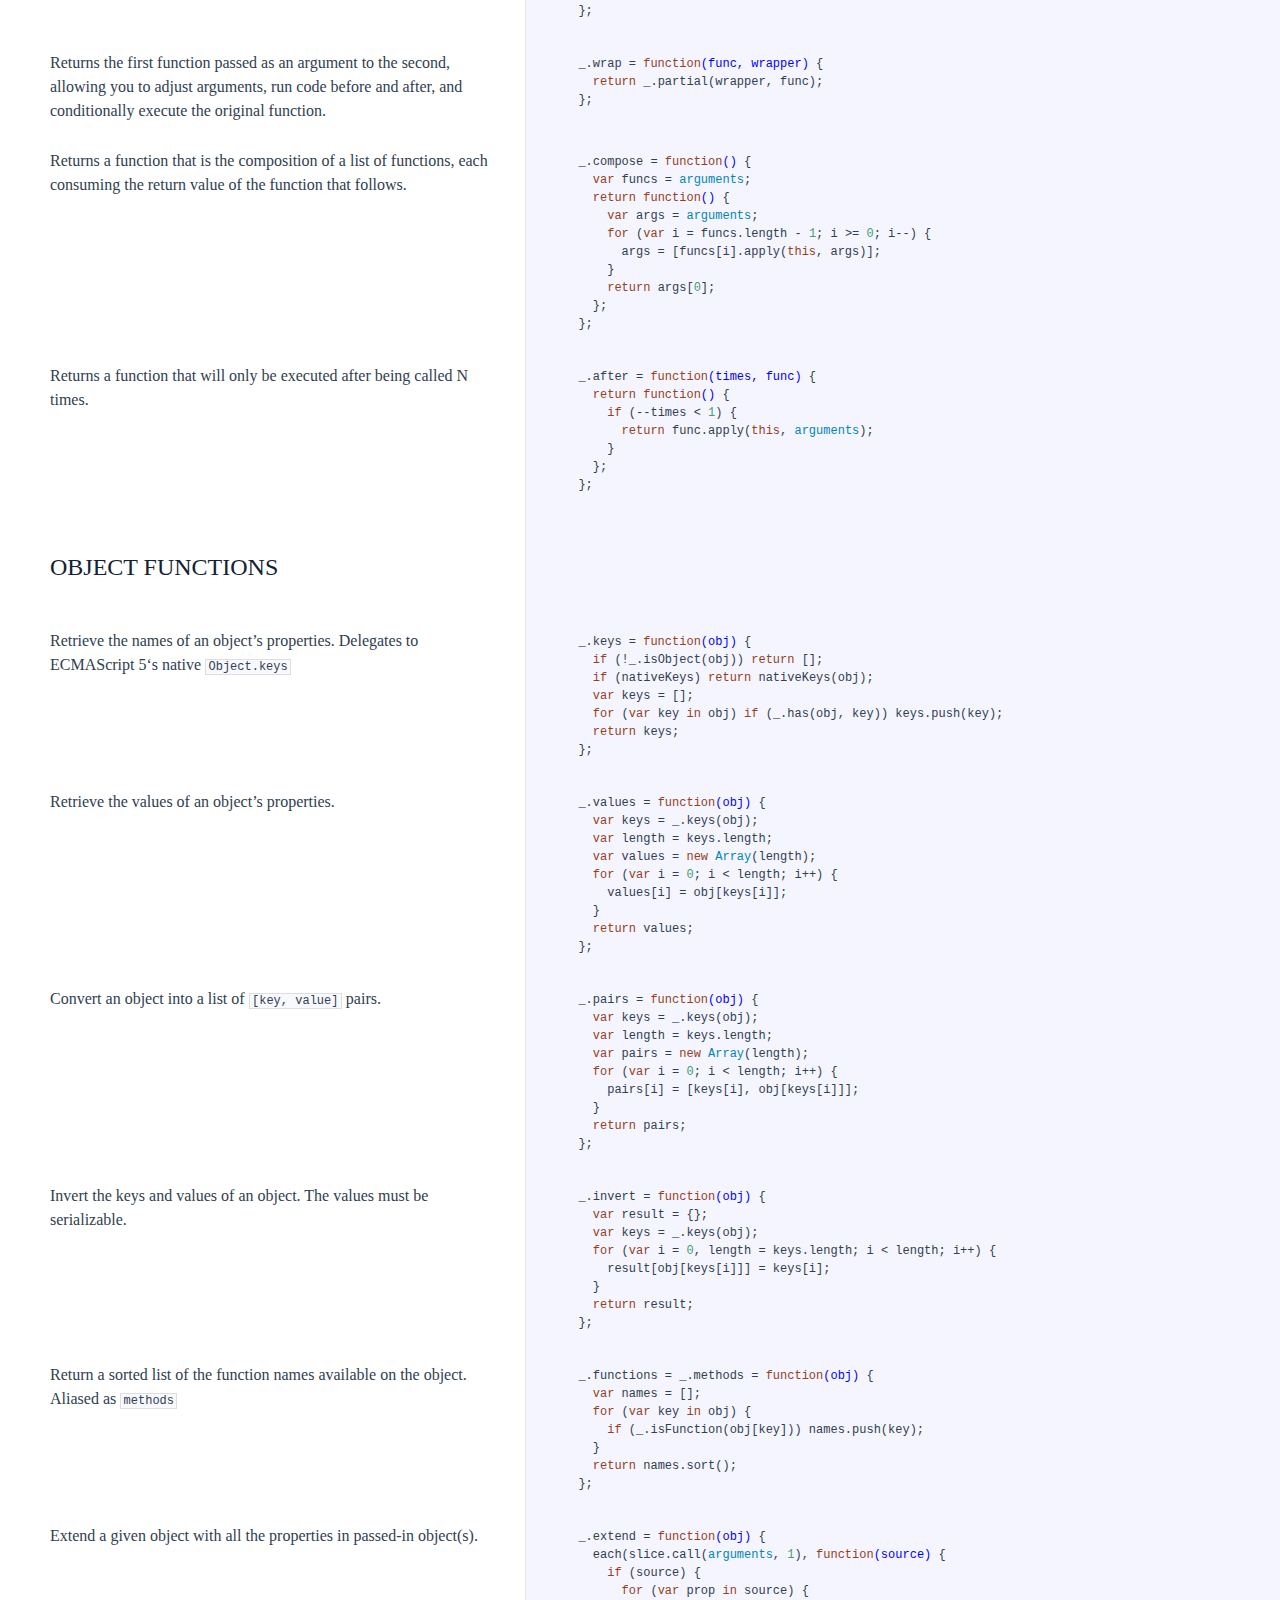
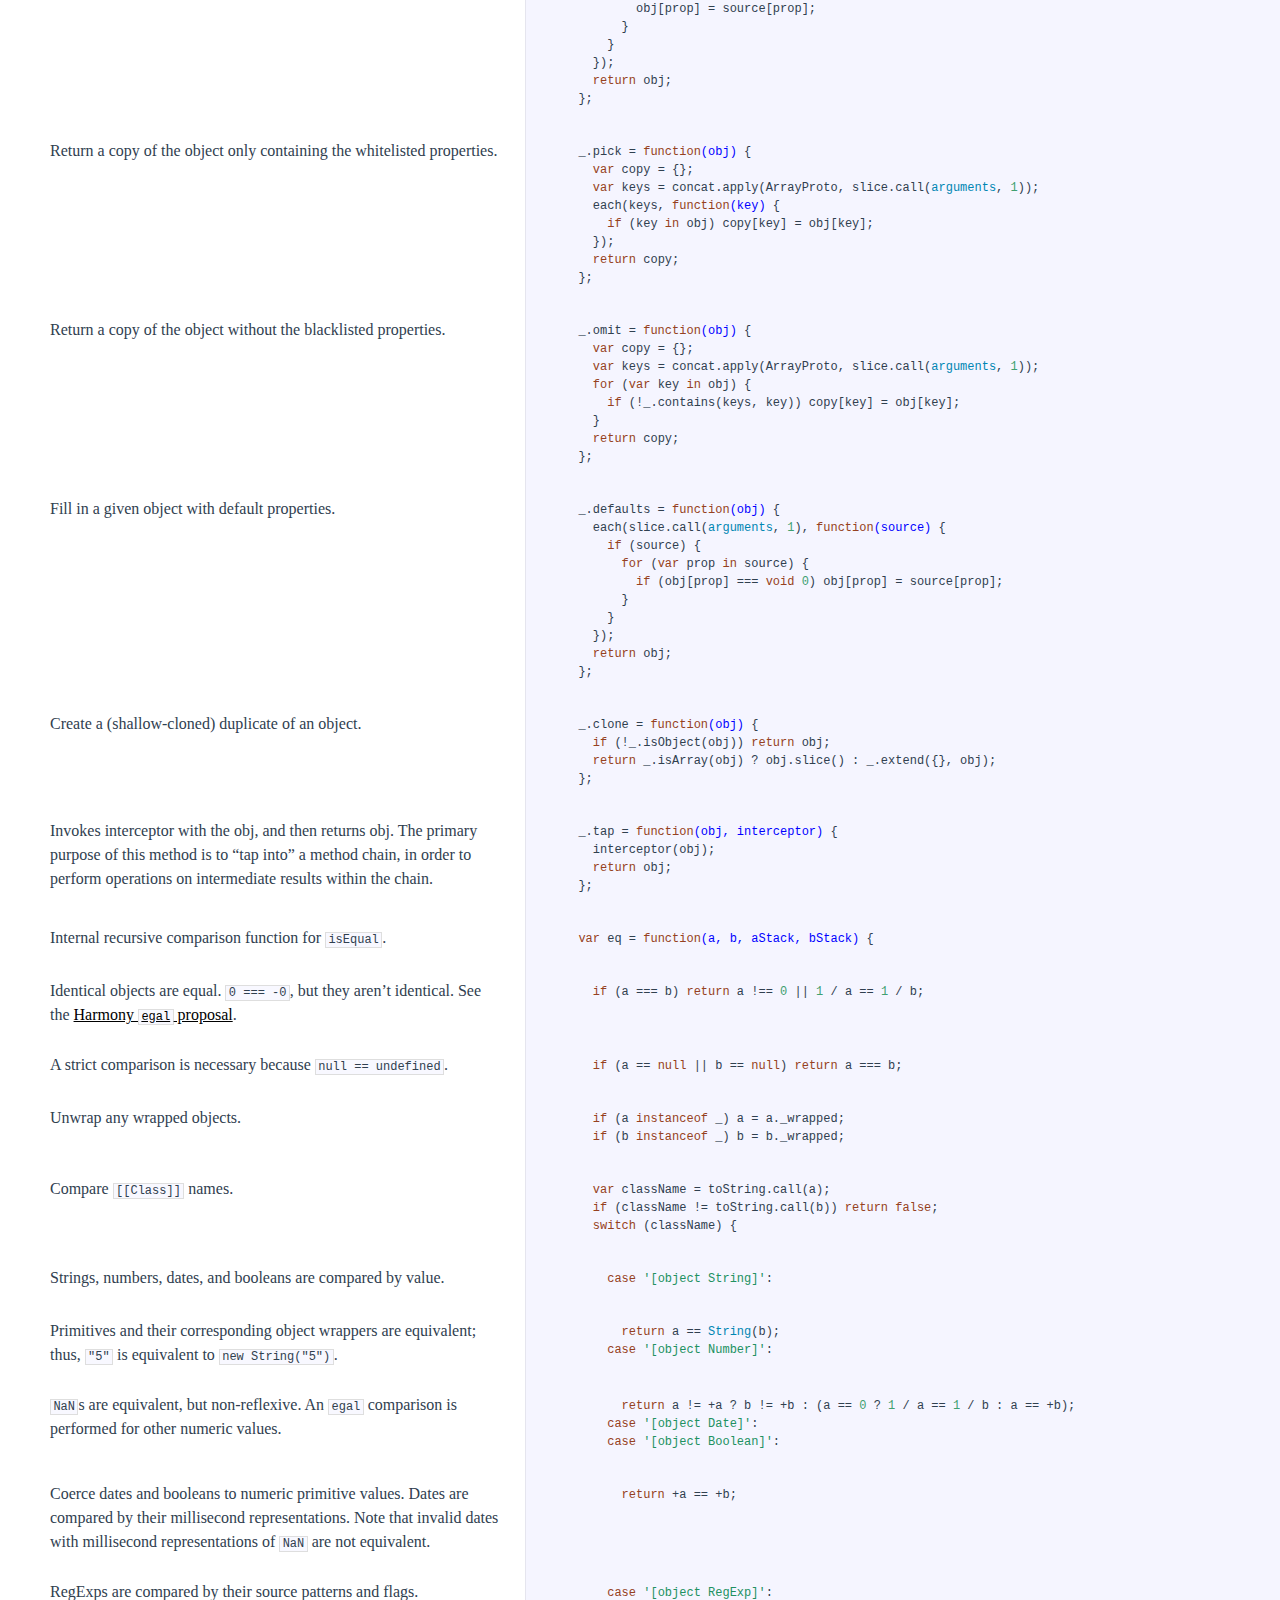
==== commit a6b89071: "mapの翻訳とコメント" ====
--- a/docs/underscore.html
+++ b/docs/underscore.html
@@ -303,9 +303,14 @@
               <div class="pilwrap ">
                 <a class="pilcrow" href="#section-16">&#182;</a>
               </div>
-              <p>Return the results of applying the iterator to each element.
-Delegates to <strong>ECMAScript 5</strong>‘s native <code>map</code> if available.</p>
-
+              <p>
+                <code>iterator</code>を各要素に適用し、まとめて返却します。
+                <strong>ECMAScript 5</strong>の<code>map</code>が使用できる場合はそちらを使います。
+              </p> 
+              <br>
+              <p class="comment">
+                <code>each</code>を使ってループを回して<code>iterator</code>を適用していくだけです。
+              </p>
             </div>
             
             <div class="content"><div class='highlight'><pre>  _.map = _.collect = <span class="hljs-function"><span class="hljs-keyword">function</span><span class="hljs-params">(obj, iterator, context)</span> {</span>
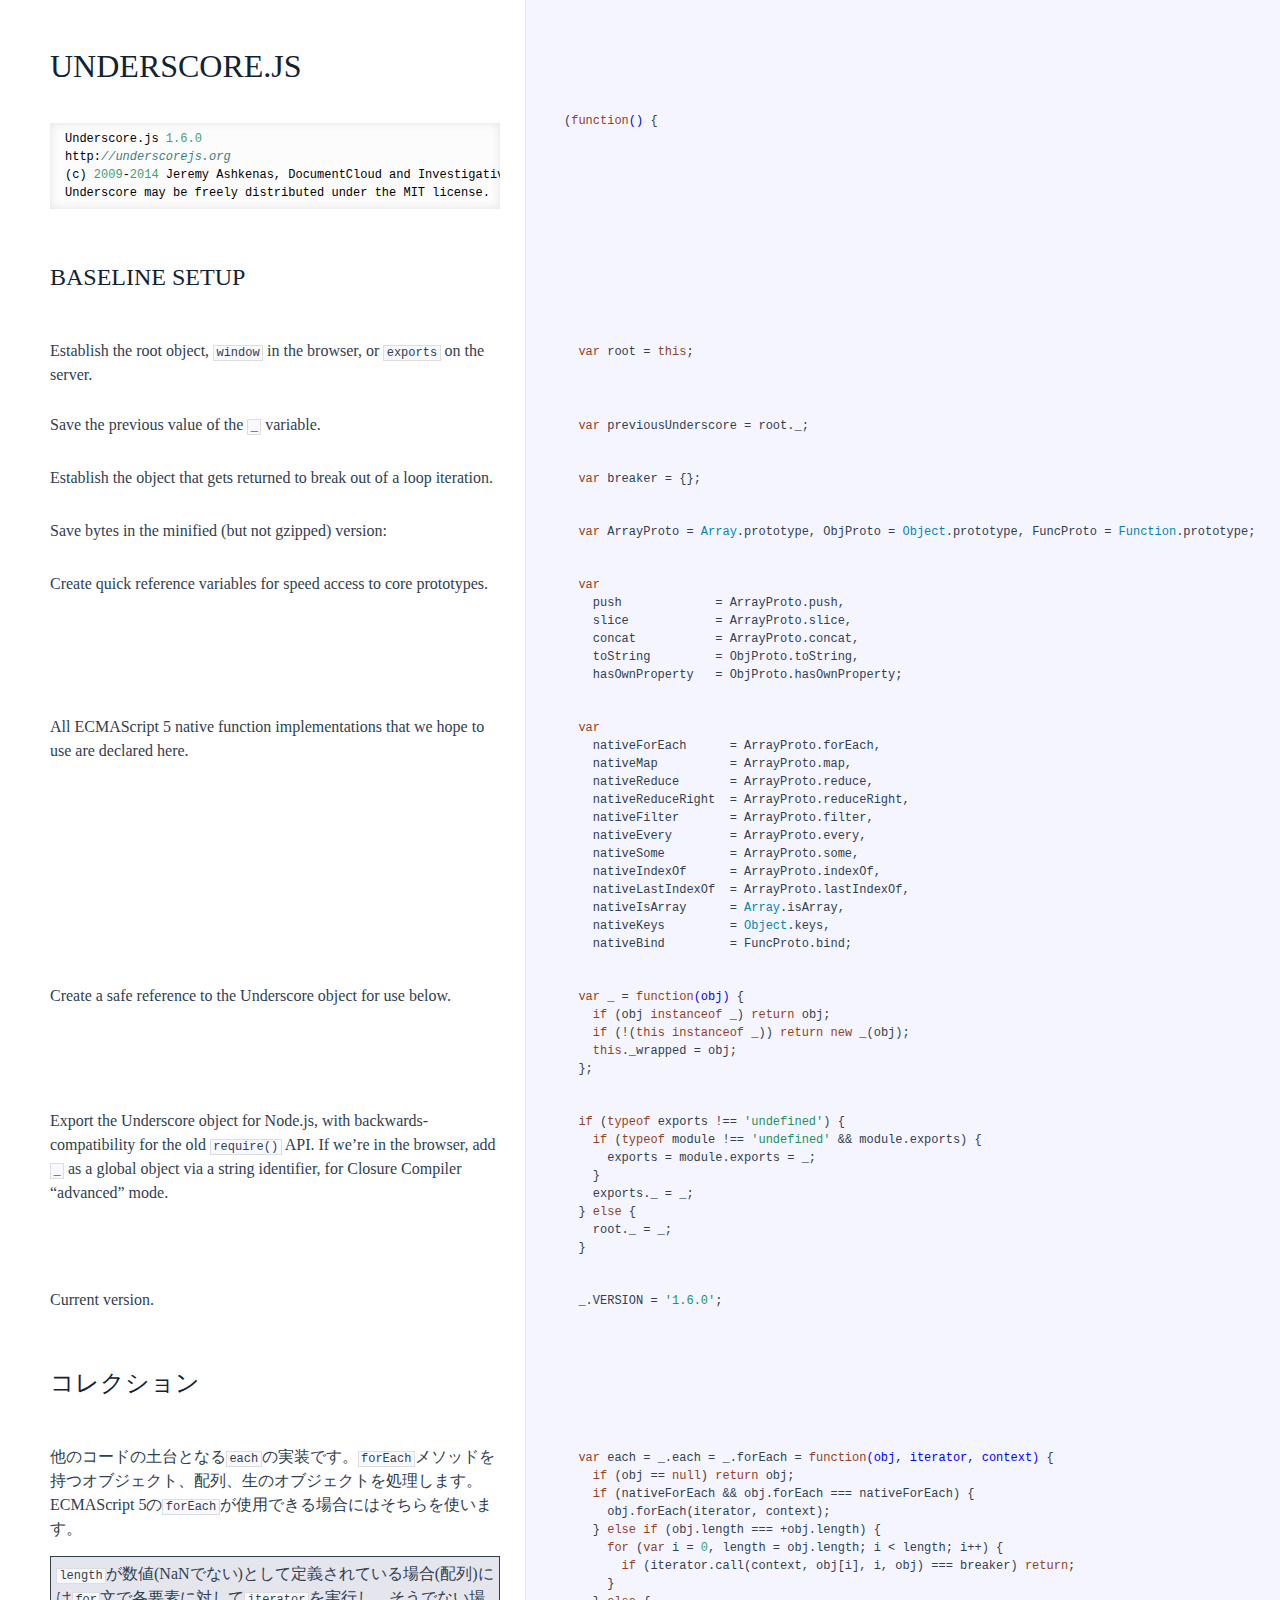
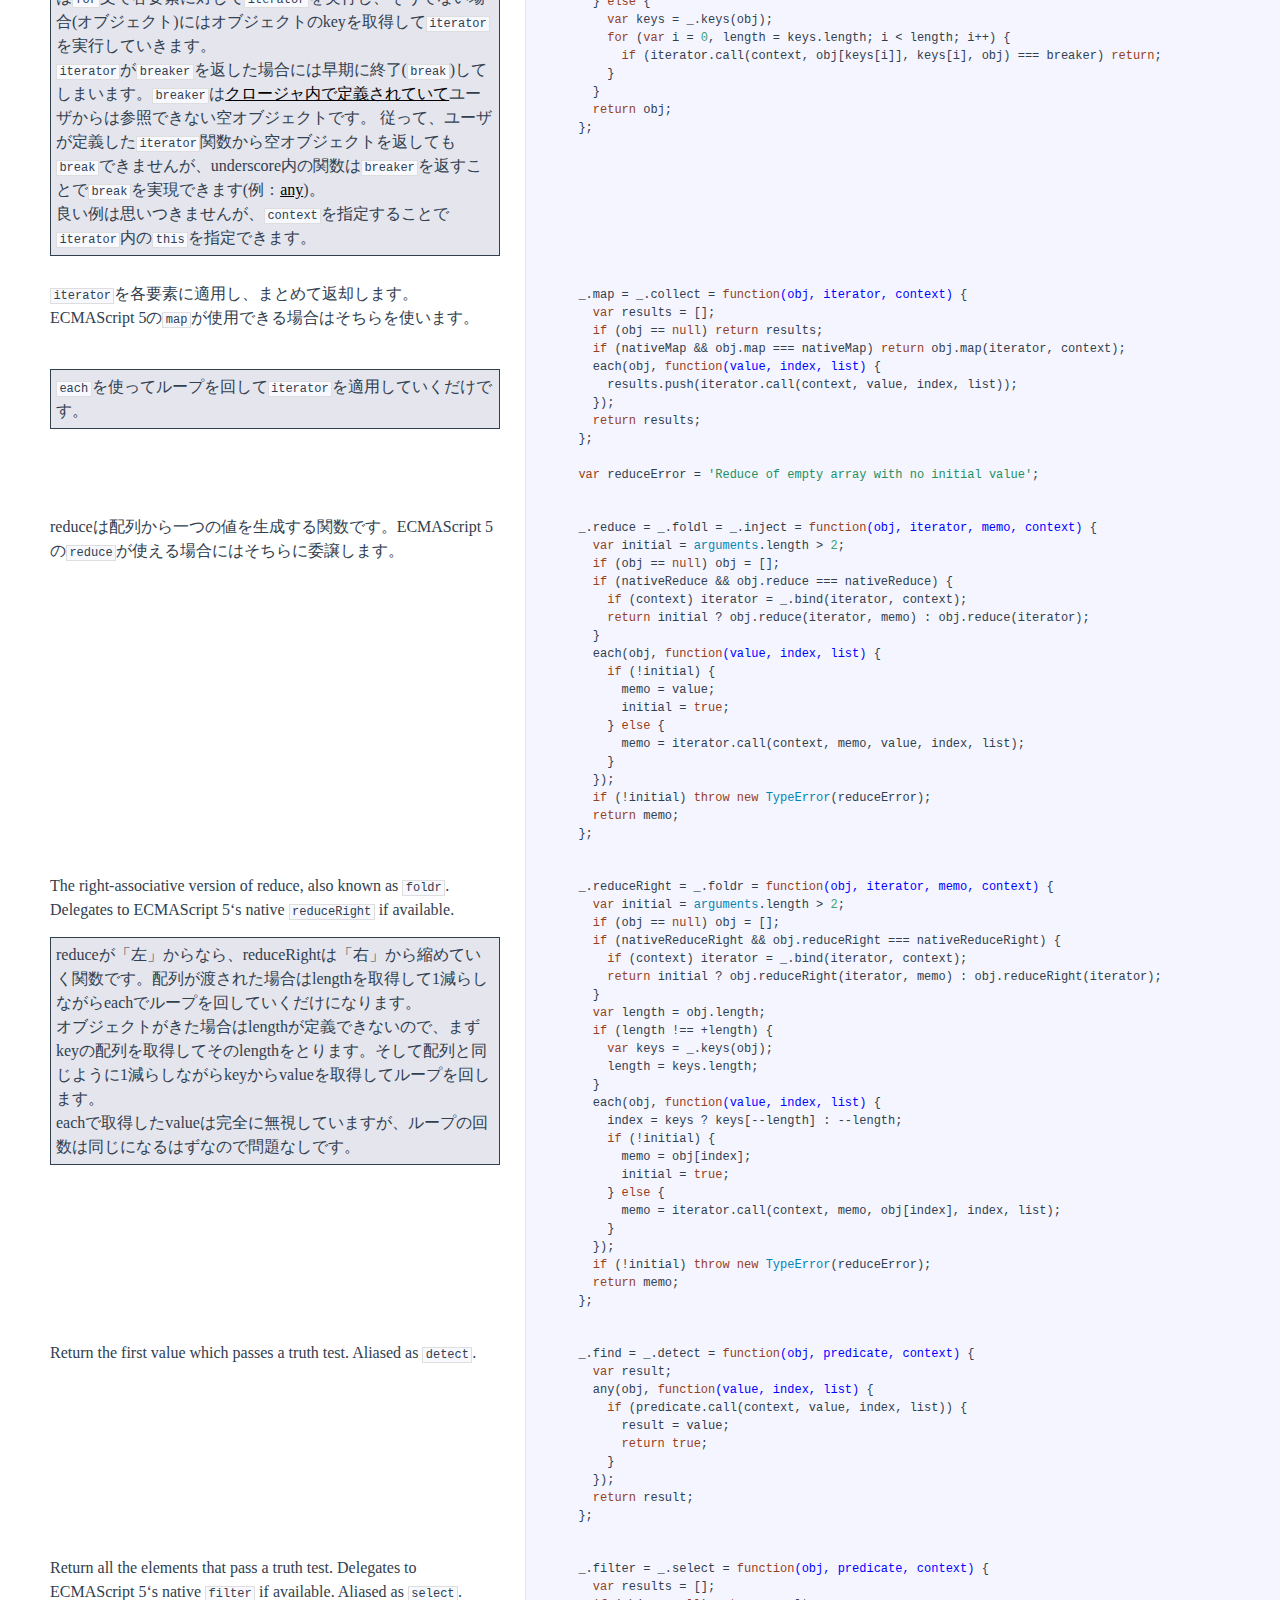
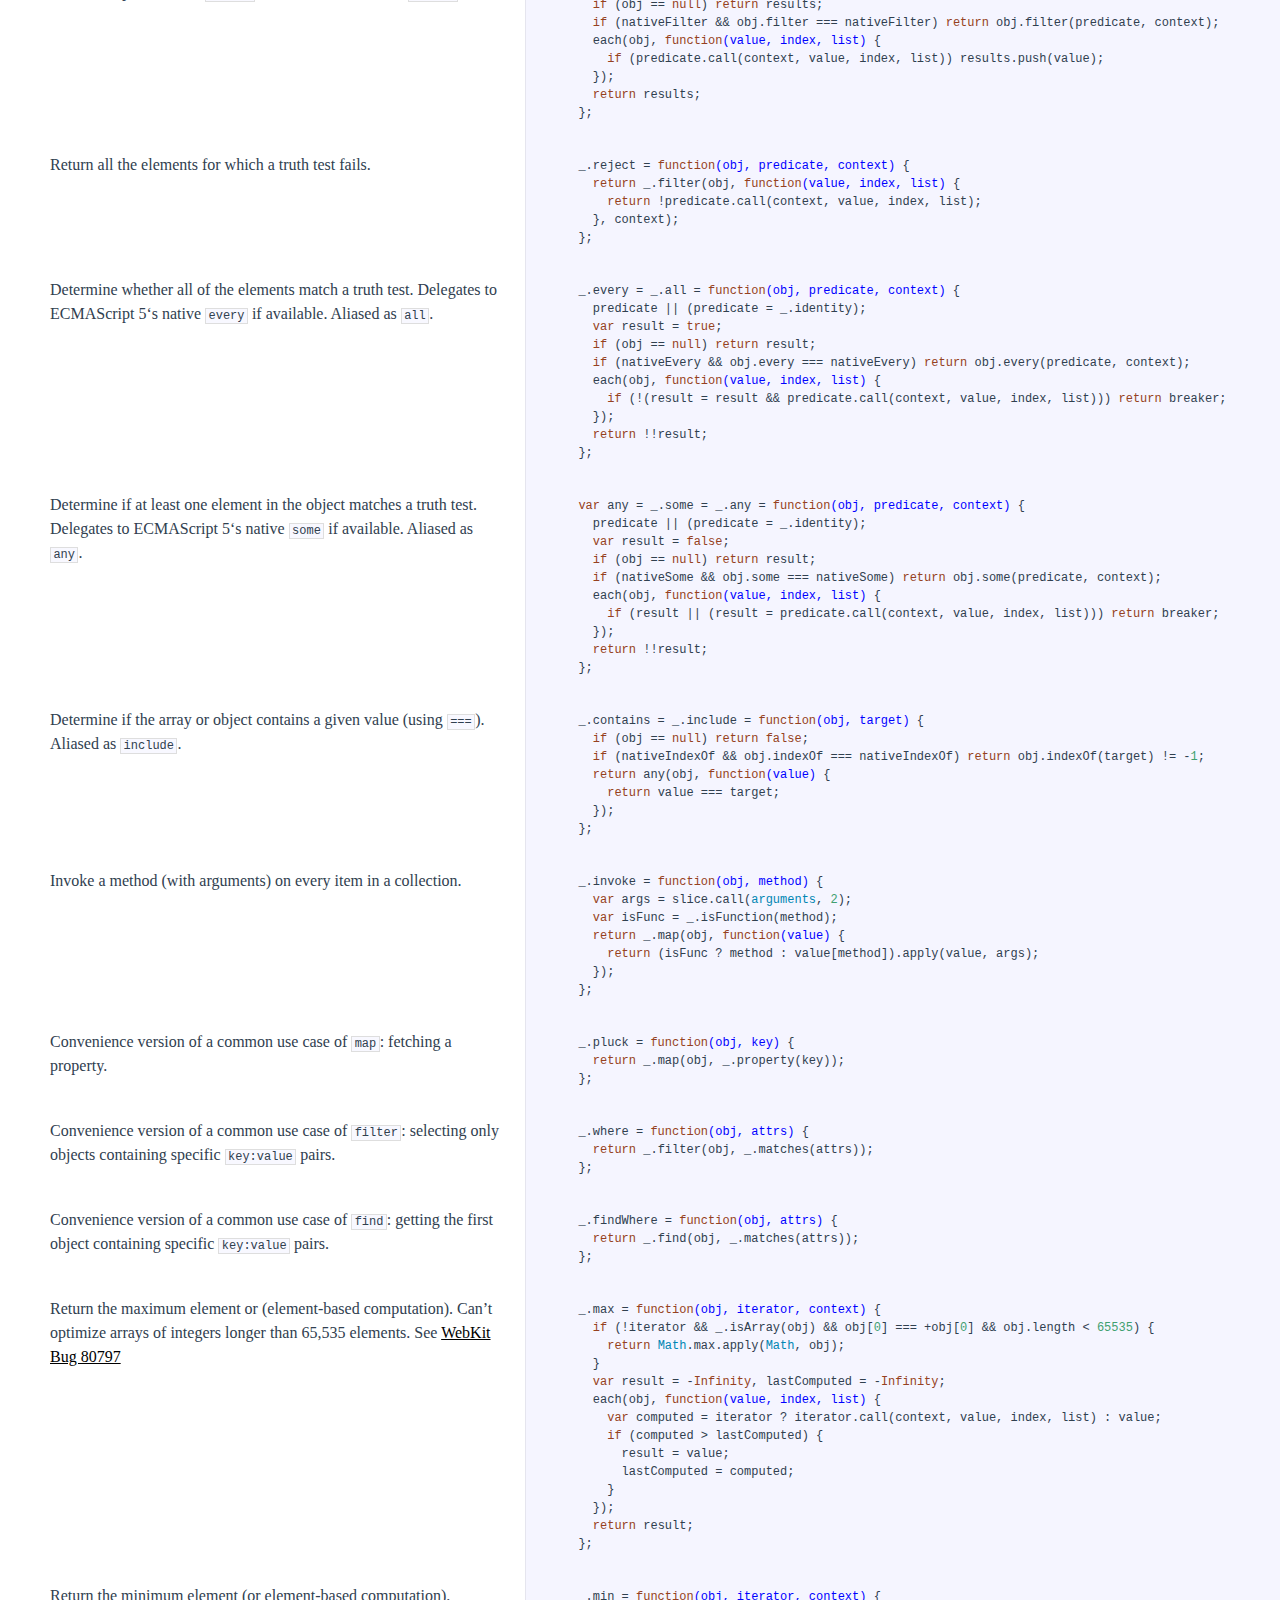
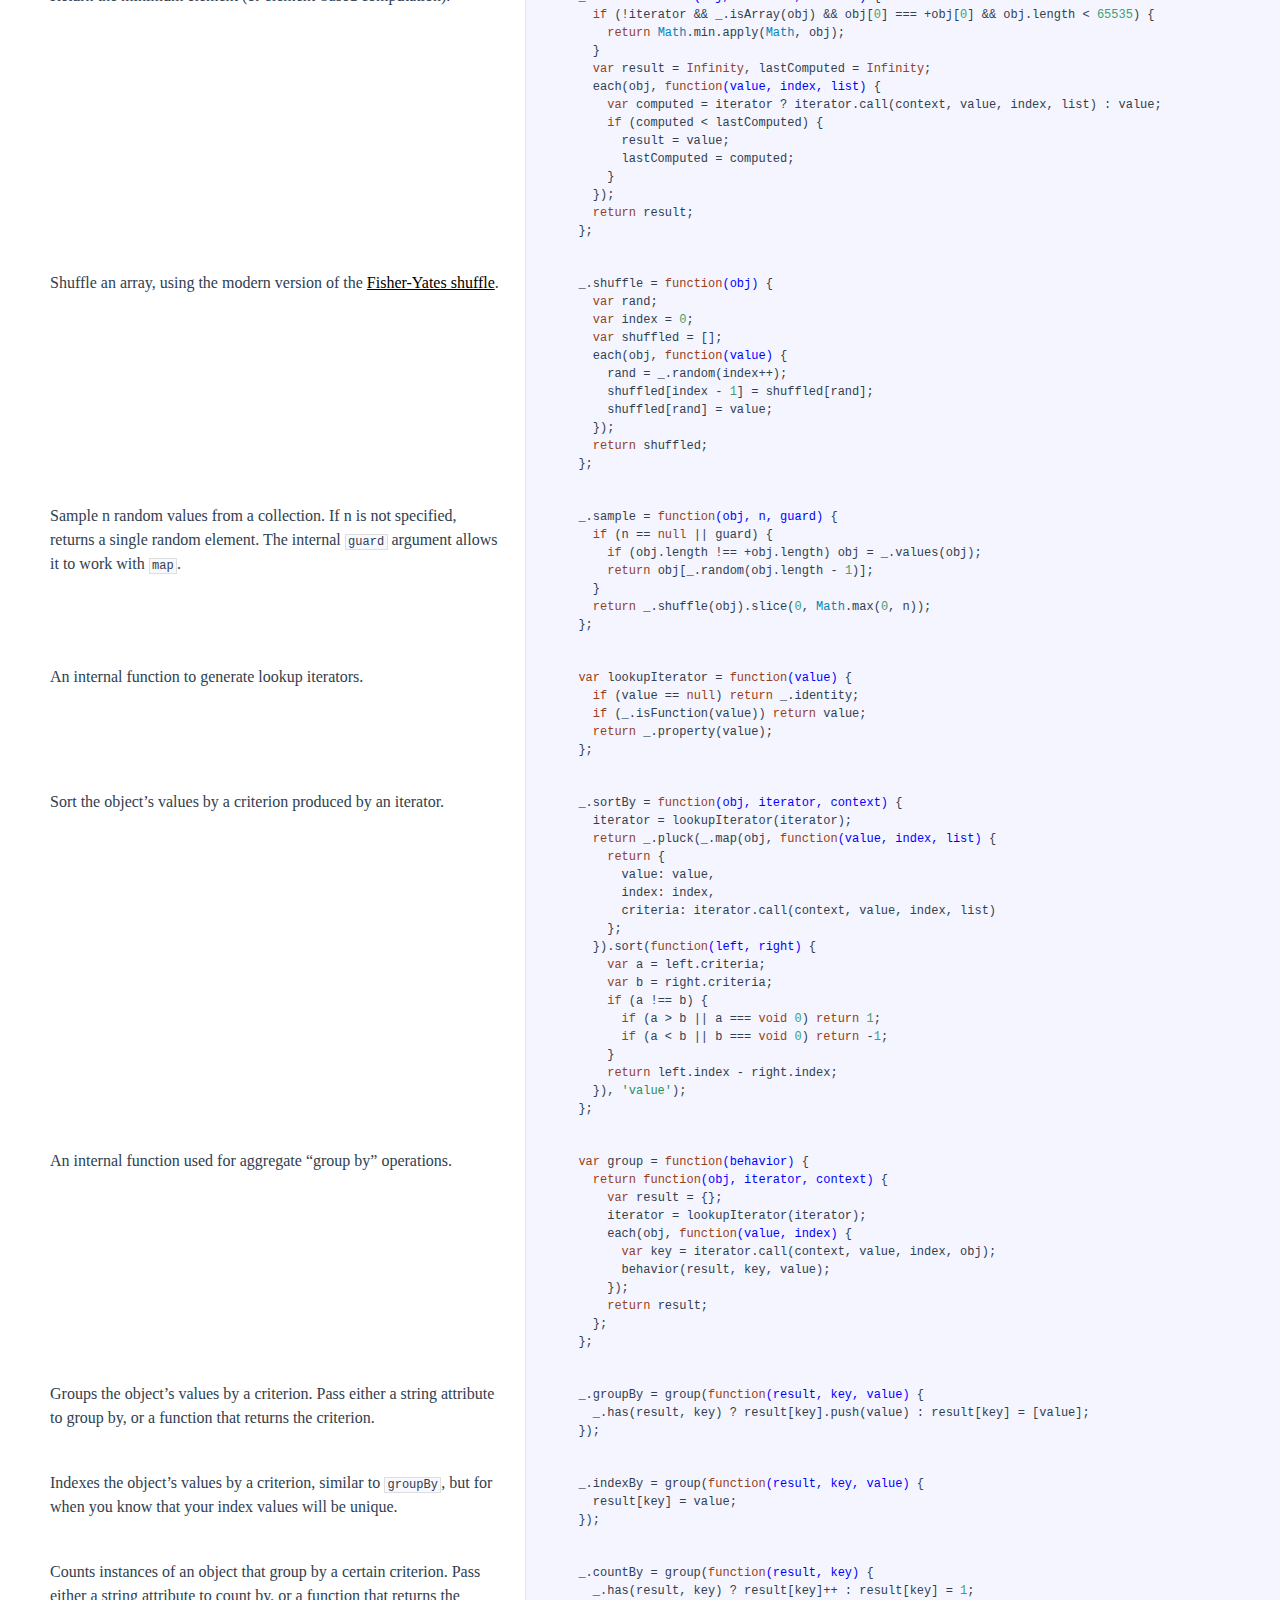
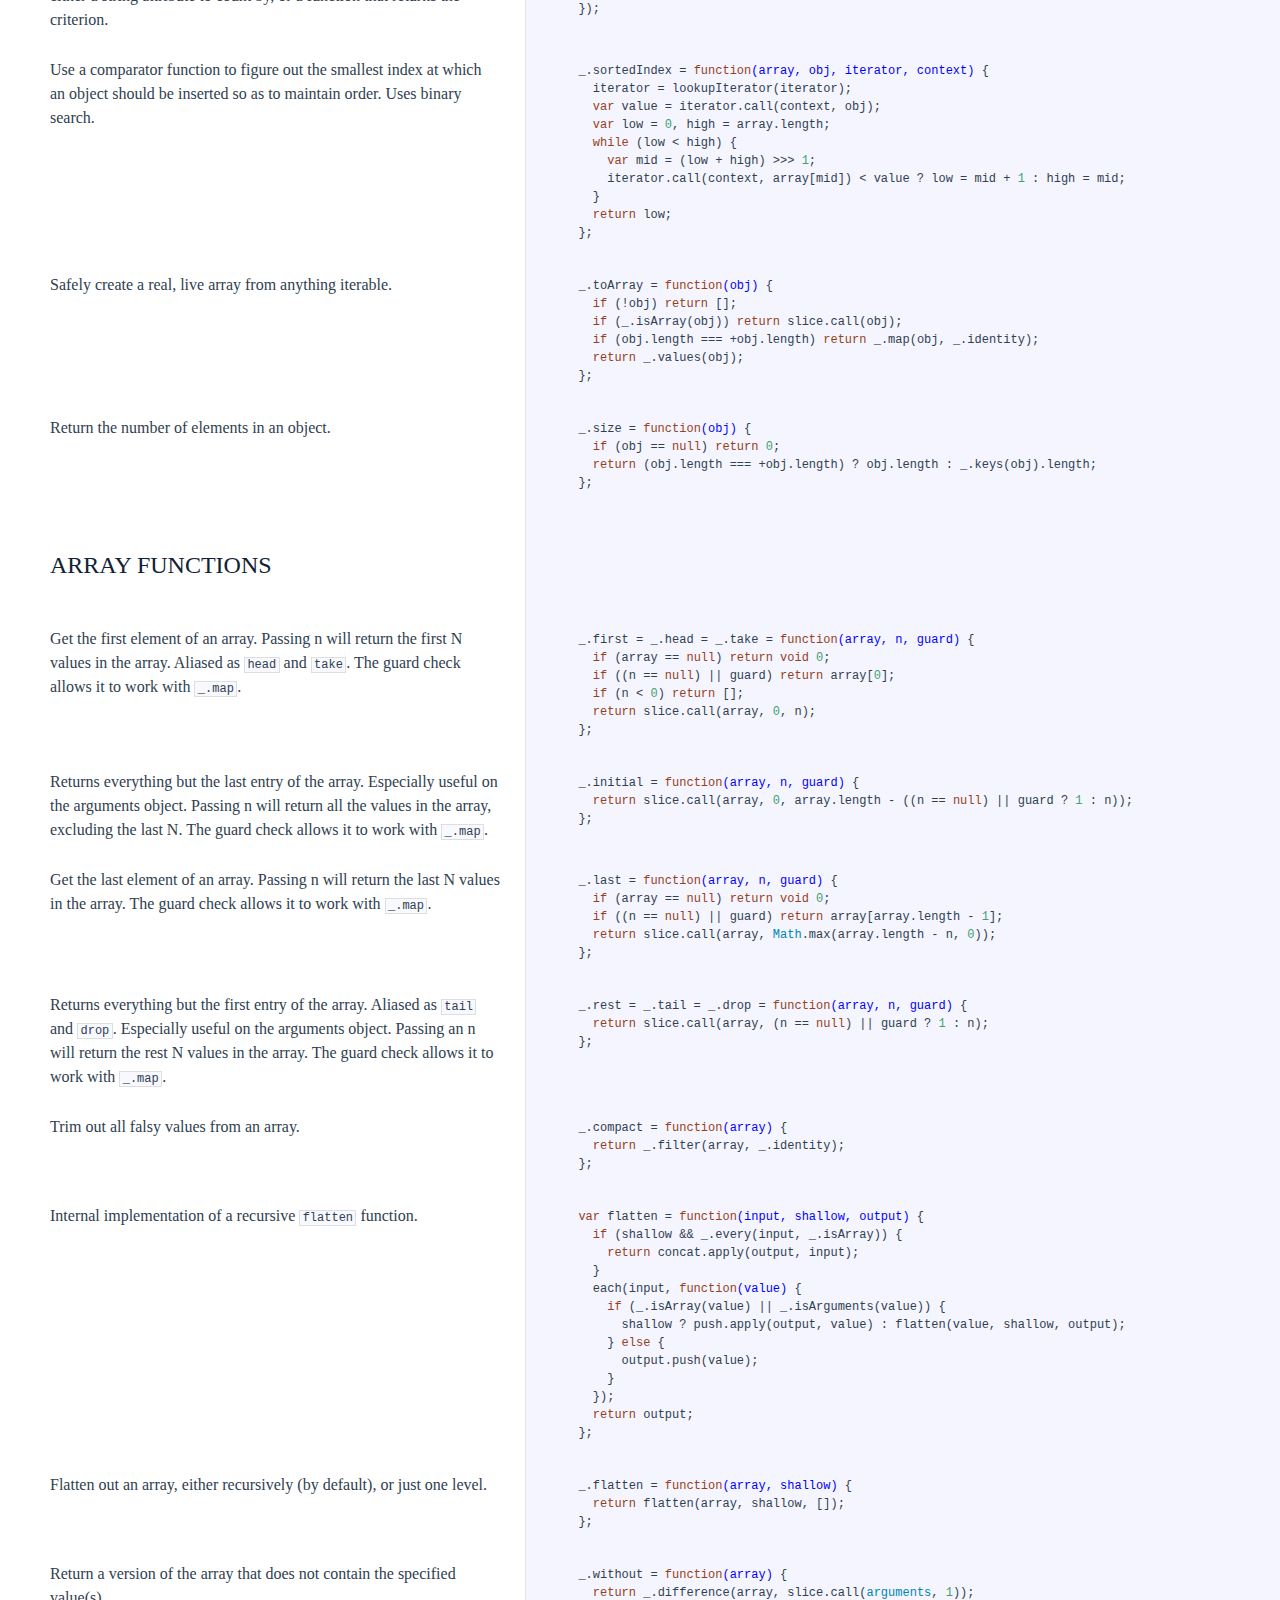
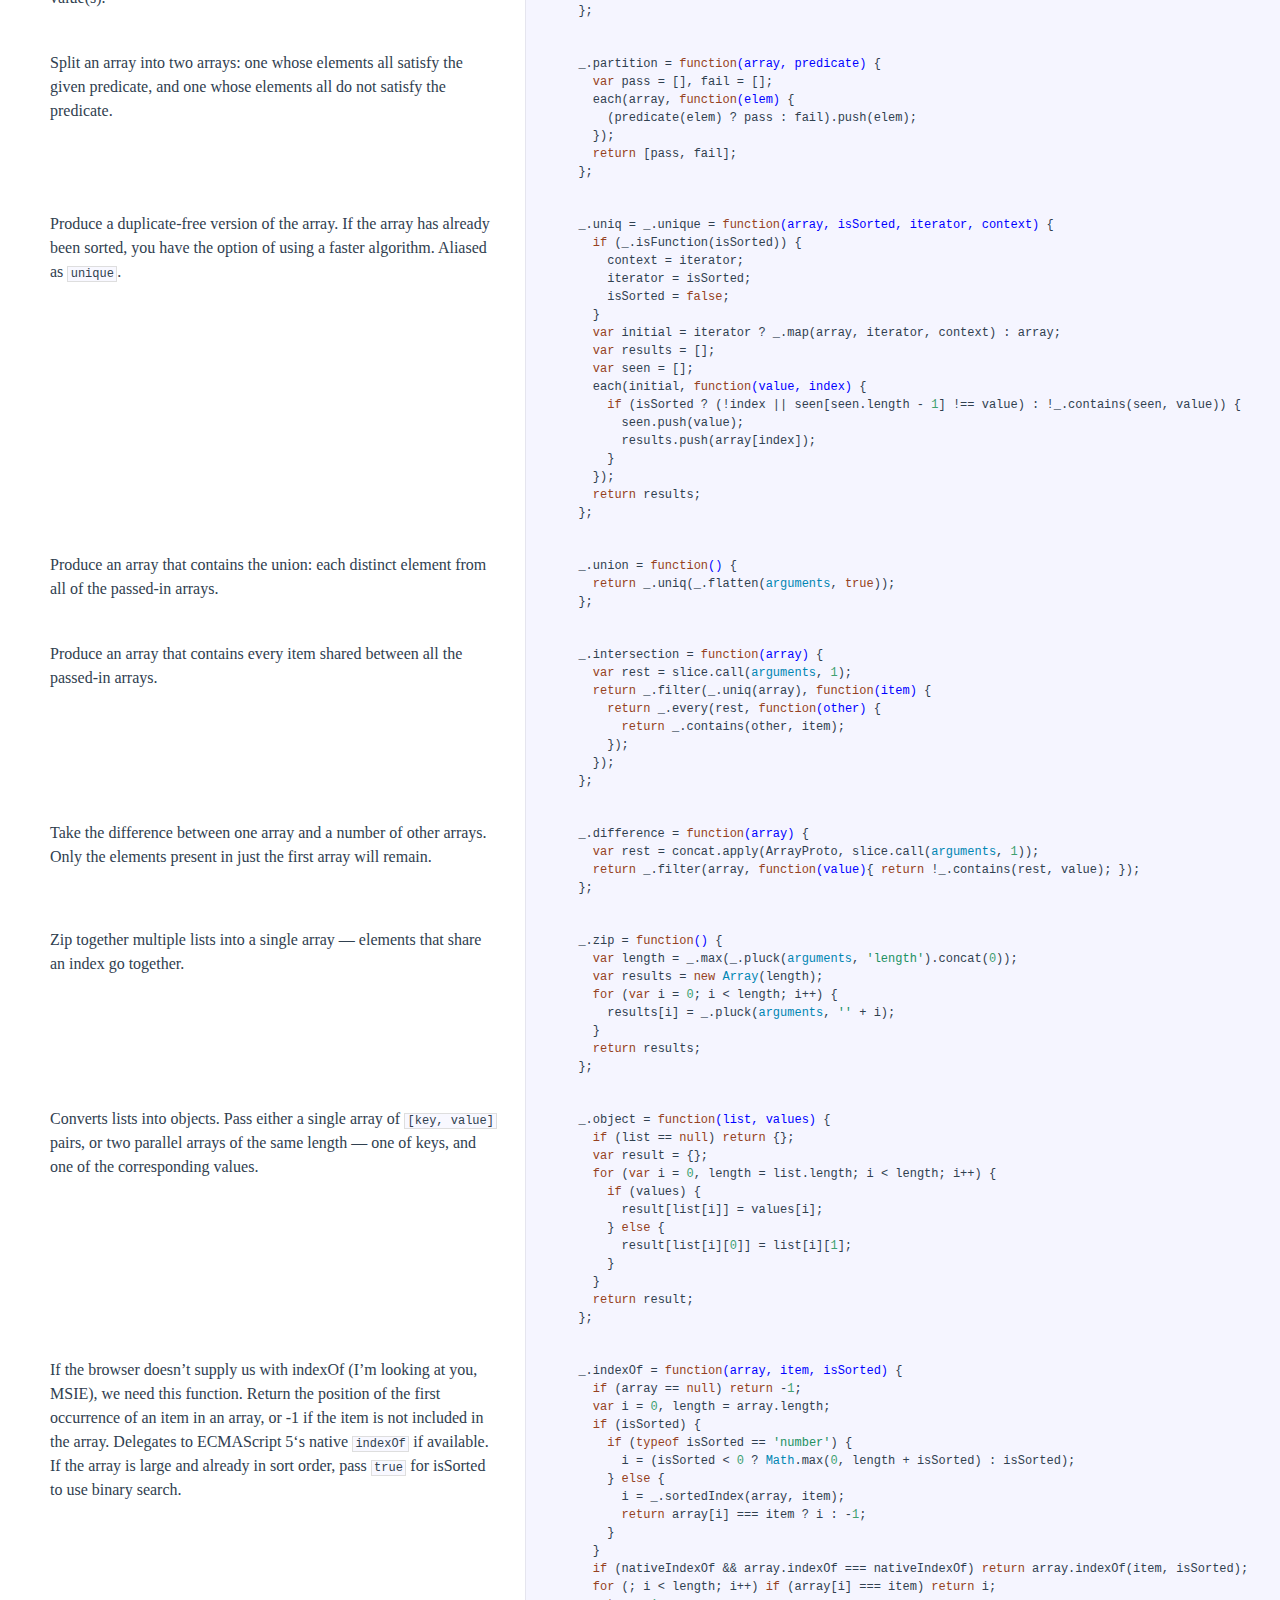
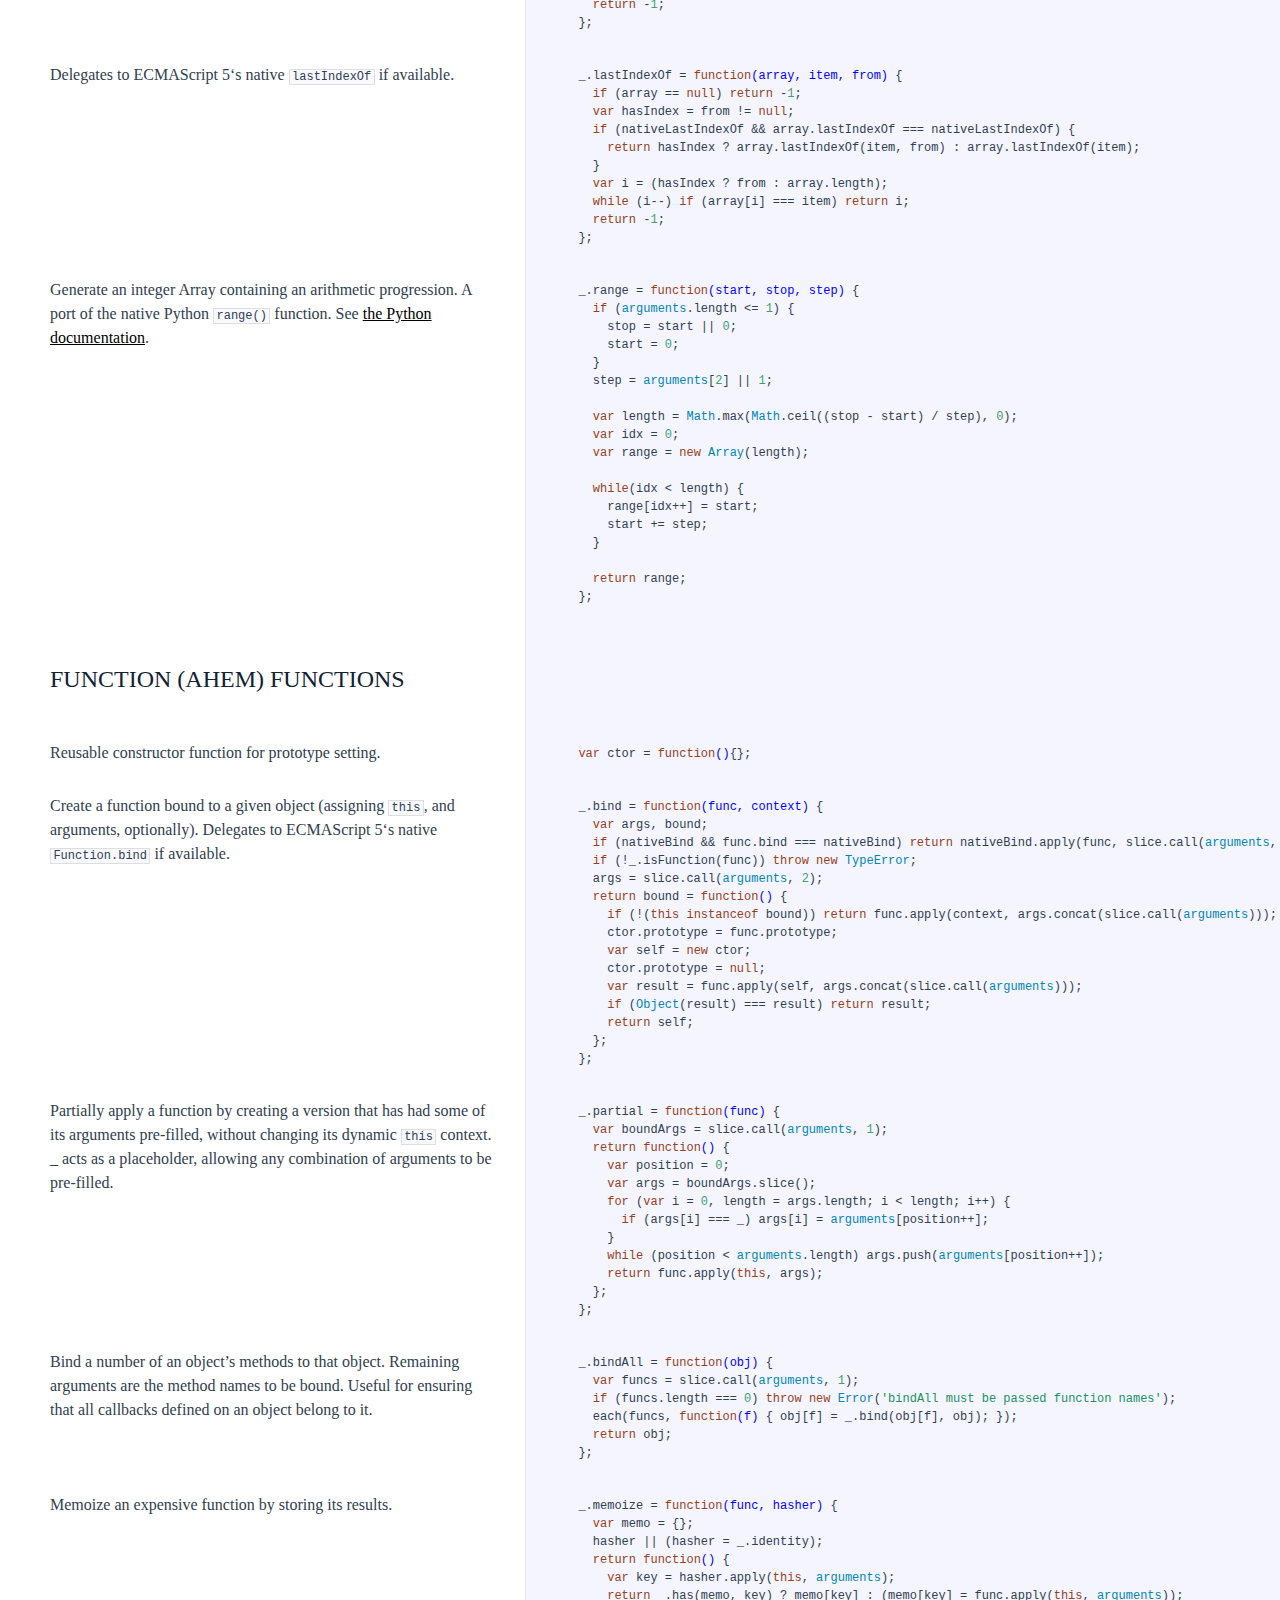
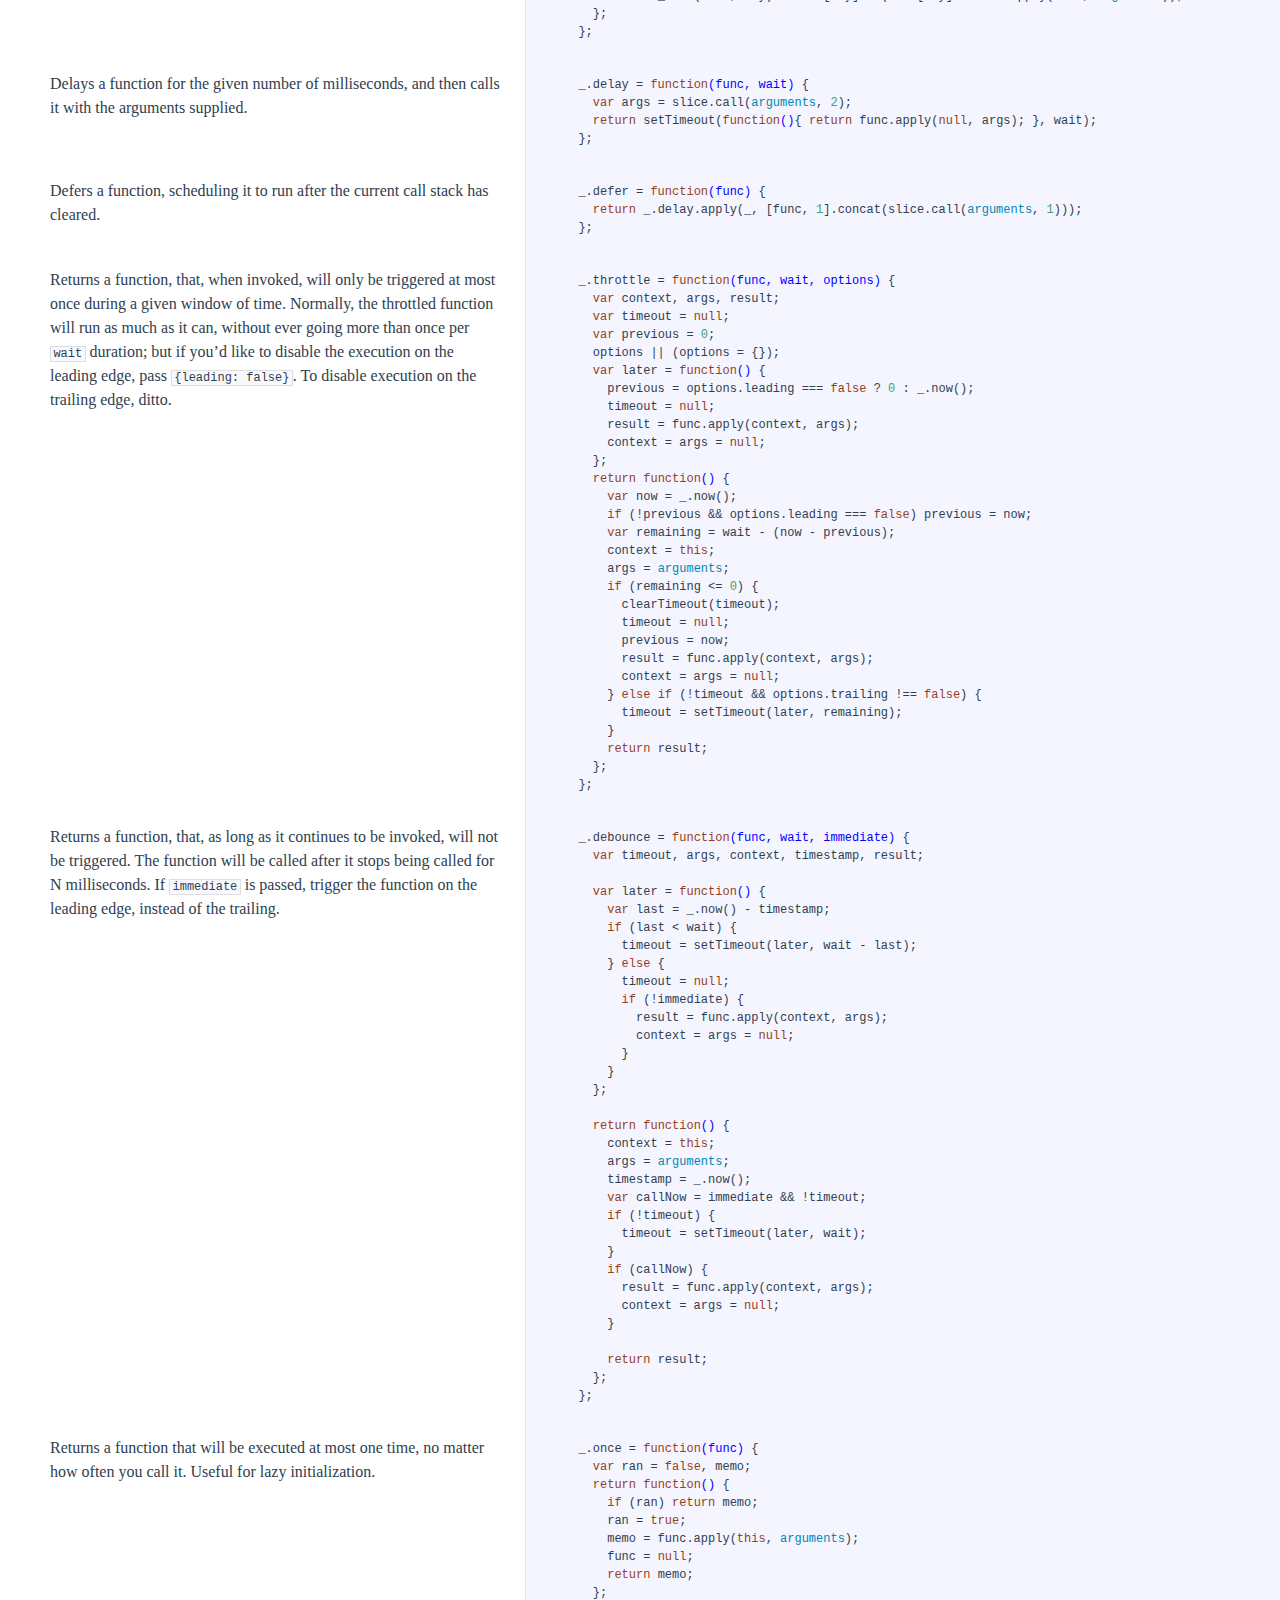
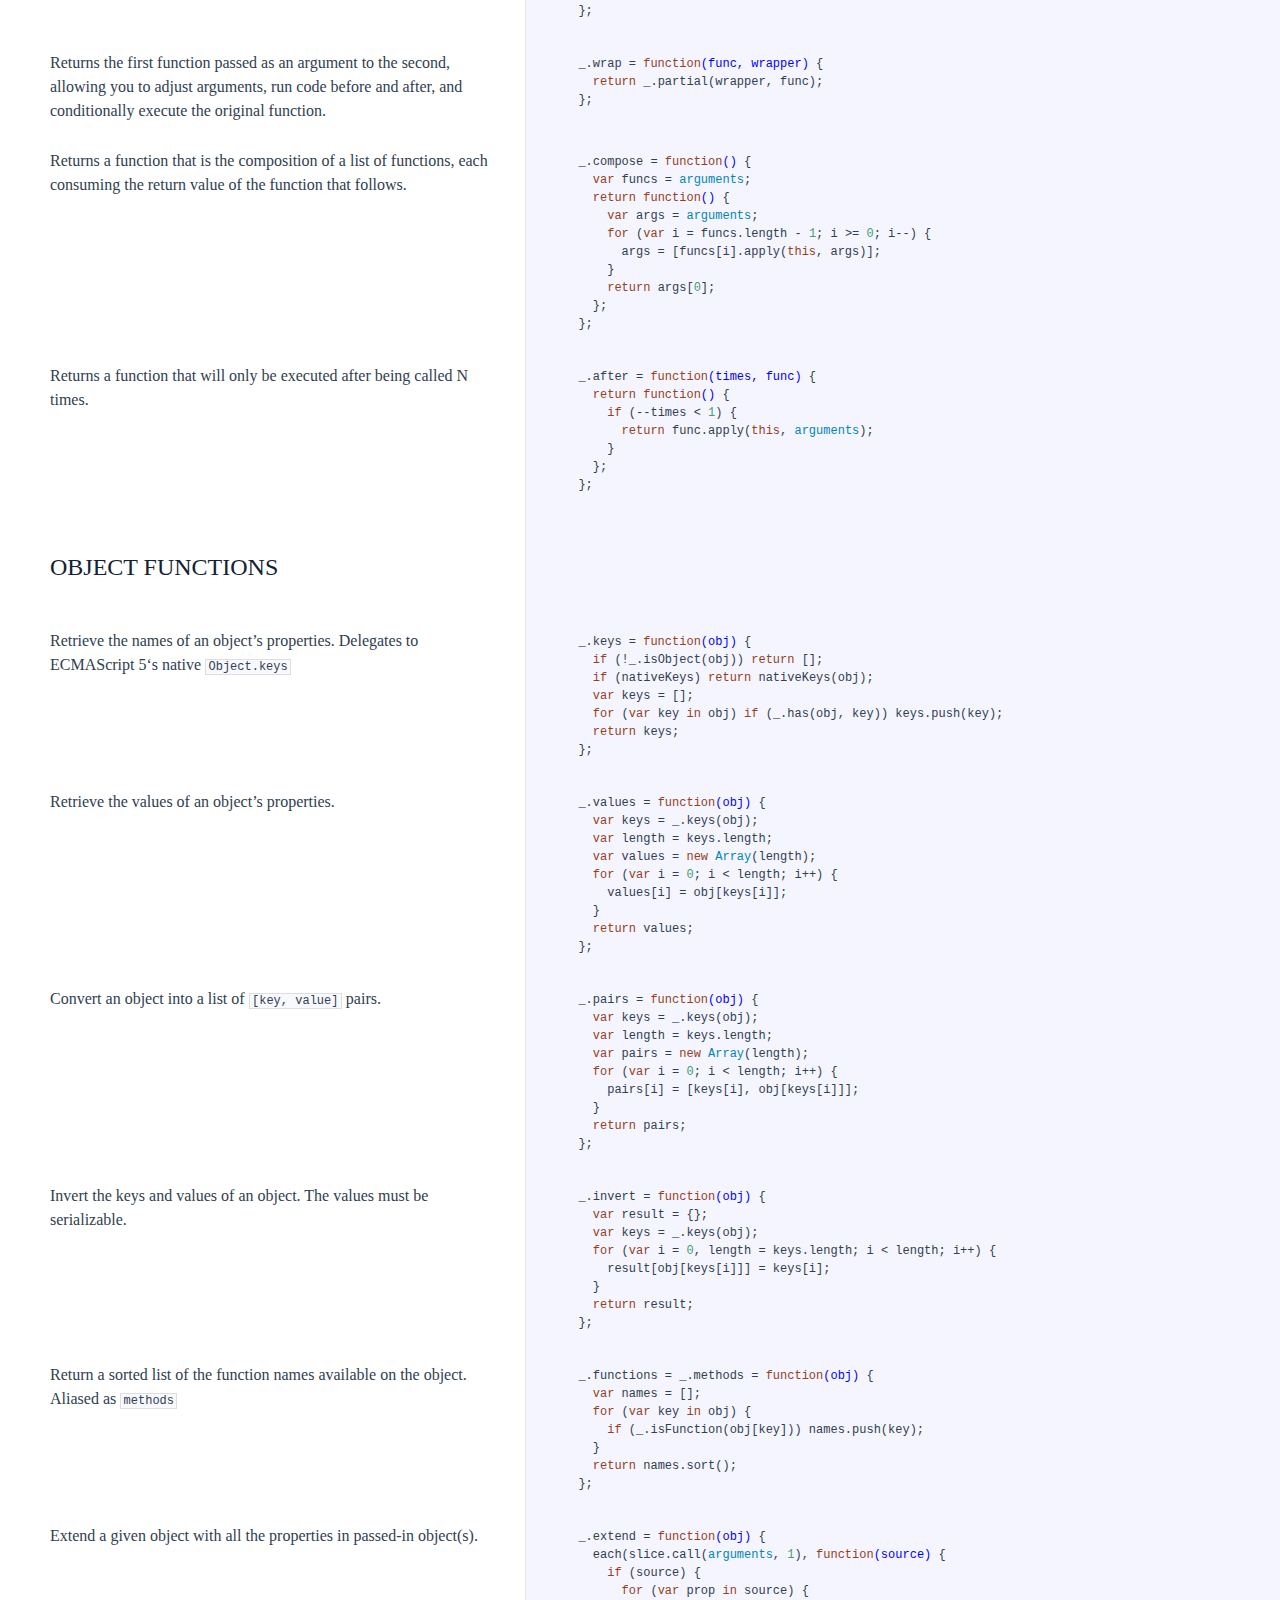
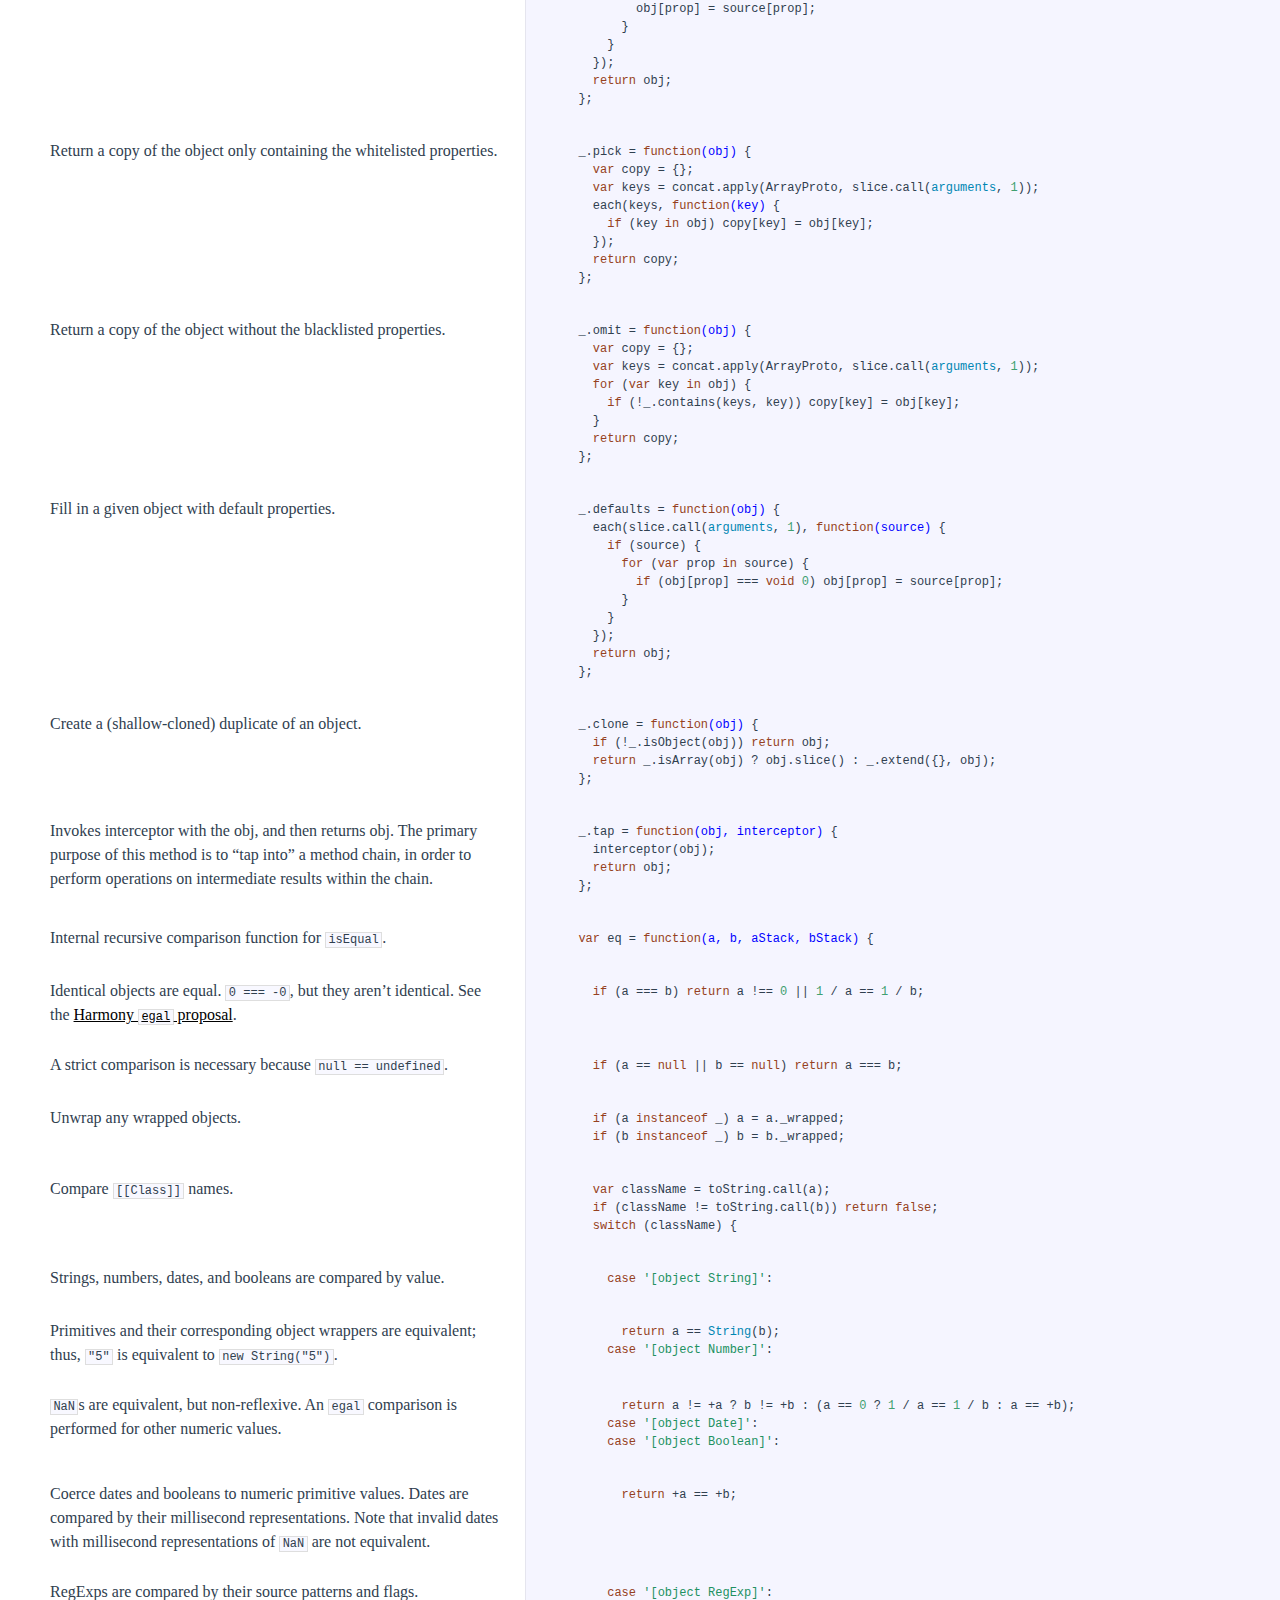
==== commit 0224bbc6: "reduce,reduceRightのコメント" ====
--- a/docs/underscore.html
+++ b/docs/underscore.html
@@ -334,9 +334,9 @@
               <div class="pilwrap ">
                 <a class="pilcrow" href="#section-17">&#182;</a>
               </div>
-              <p><strong>Reduce</strong> builds up a single result from a list of values, aka <code>inject</code>,
-or <code>foldl</code>. Delegates to <strong>ECMAScript 5</strong>‘s native <code>reduce</code> if available.</p>
-
+              <p>
+                <strong>reduce</strong>は配列から一つの値を生成する関数です。<strong>ECMAScript 5</strong>の<code>reduce</code>が使える場合にはそちらに委譲します。
+              </p>
             </div>
             
             <div class="content"><div class='highlight'><pre>  _.reduce = _.foldl = _.inject = <span class="hljs-function"><span class="hljs-keyword">function</span><span class="hljs-params">(obj, iterator, memo, context)</span> {</span>
@@ -369,7 +369,13 @@
               </div>
               <p>The right-associative version of reduce, also known as <code>foldr</code>.
 Delegates to <strong>ECMAScript 5</strong>‘s native <code>reduceRight</code> if available.</p>
-
+              <p class="comment">
+                reduceが「左」からなら、reduceRightは「右」から縮めていく関数です。配列が渡された場合はlengthを取得して1減らしながらeachでループを回していくだけになります。
+                <br>
+                オブジェクトがきた場合はlengthが定義できないので、まずkeyの配列を取得してそのlengthをとります。そして配列と同じように1減らしながらkeyからvalueを取得してループを回します。
+                <br>
+                eachで取得したvalueは完全に無視していますが、ループの回数は同じになるはずなので問題なしです。
+              </p>
             </div>
             
             <div class="content"><div class='highlight'><pre>  _.reduceRight = _.foldr = <span class="hljs-function"><span class="hljs-keyword">function</span><span class="hljs-params">(obj, iterator, memo, context)</span> {</span>
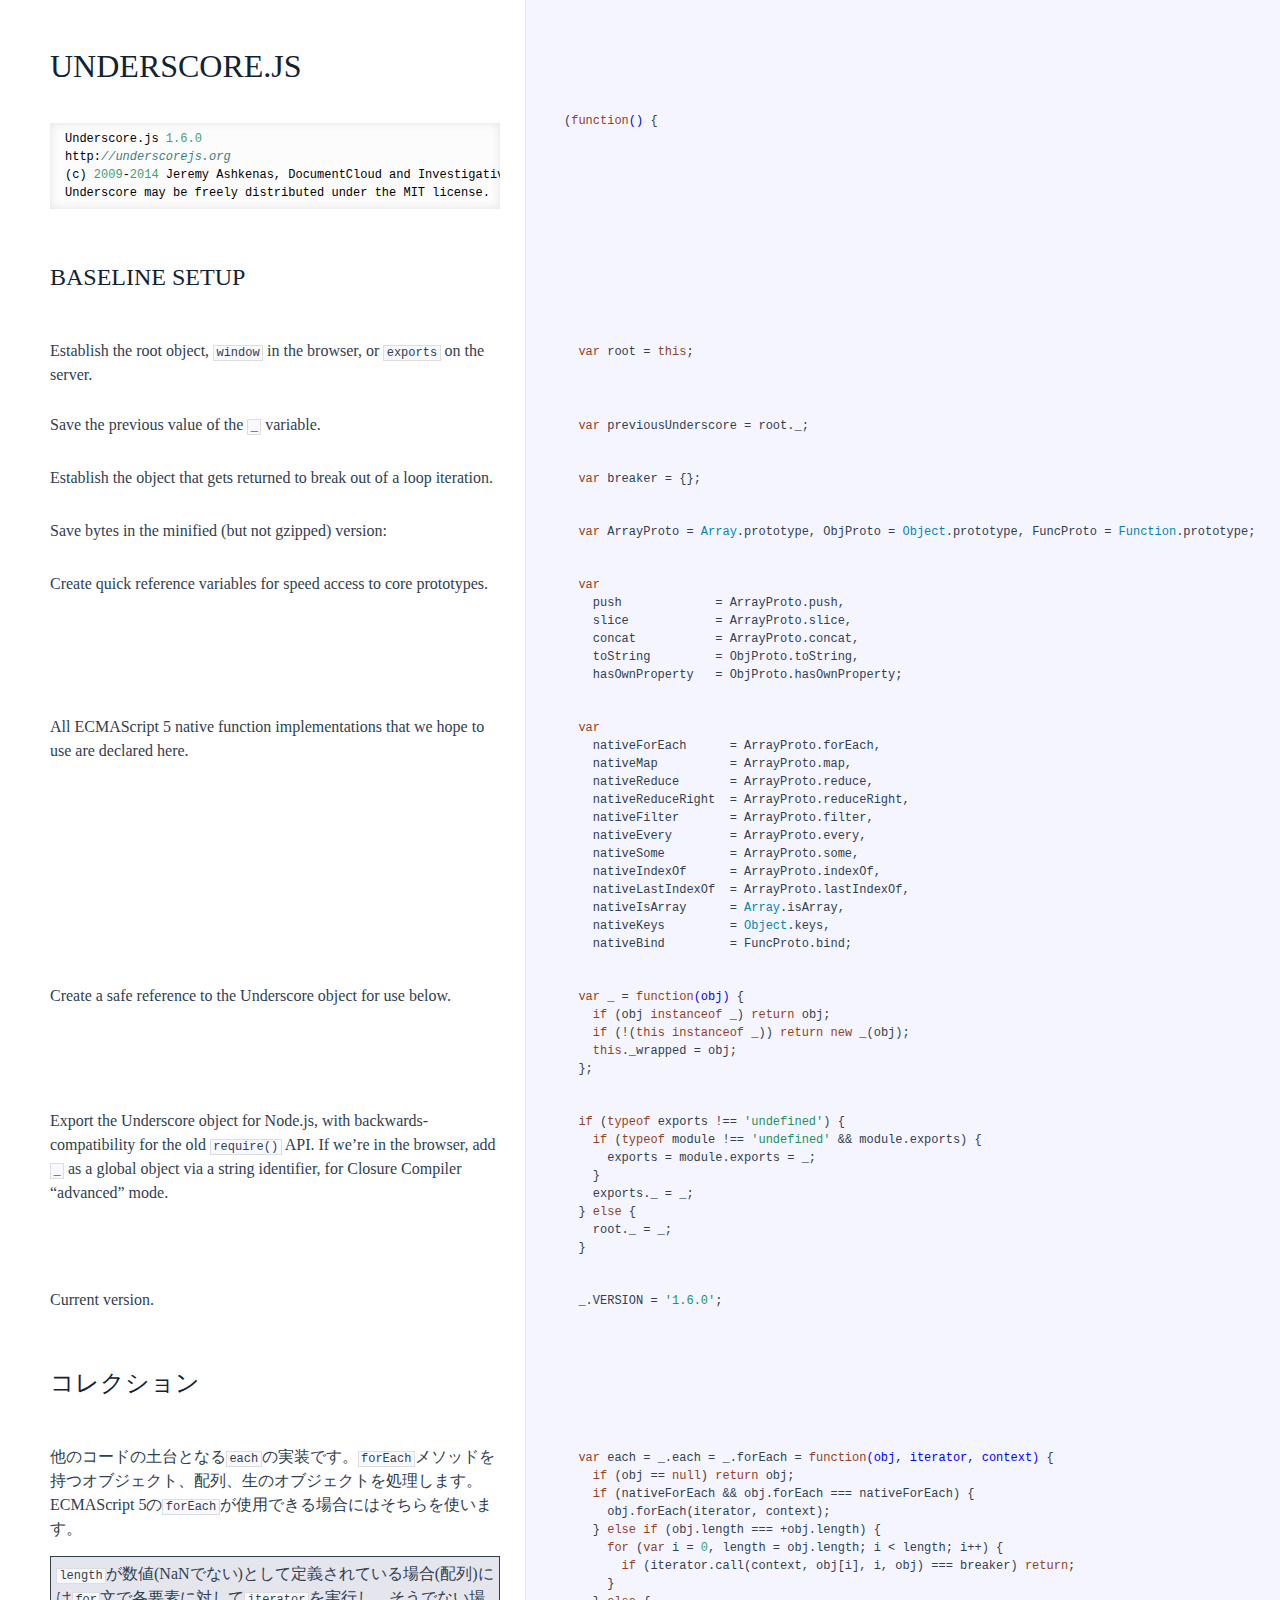
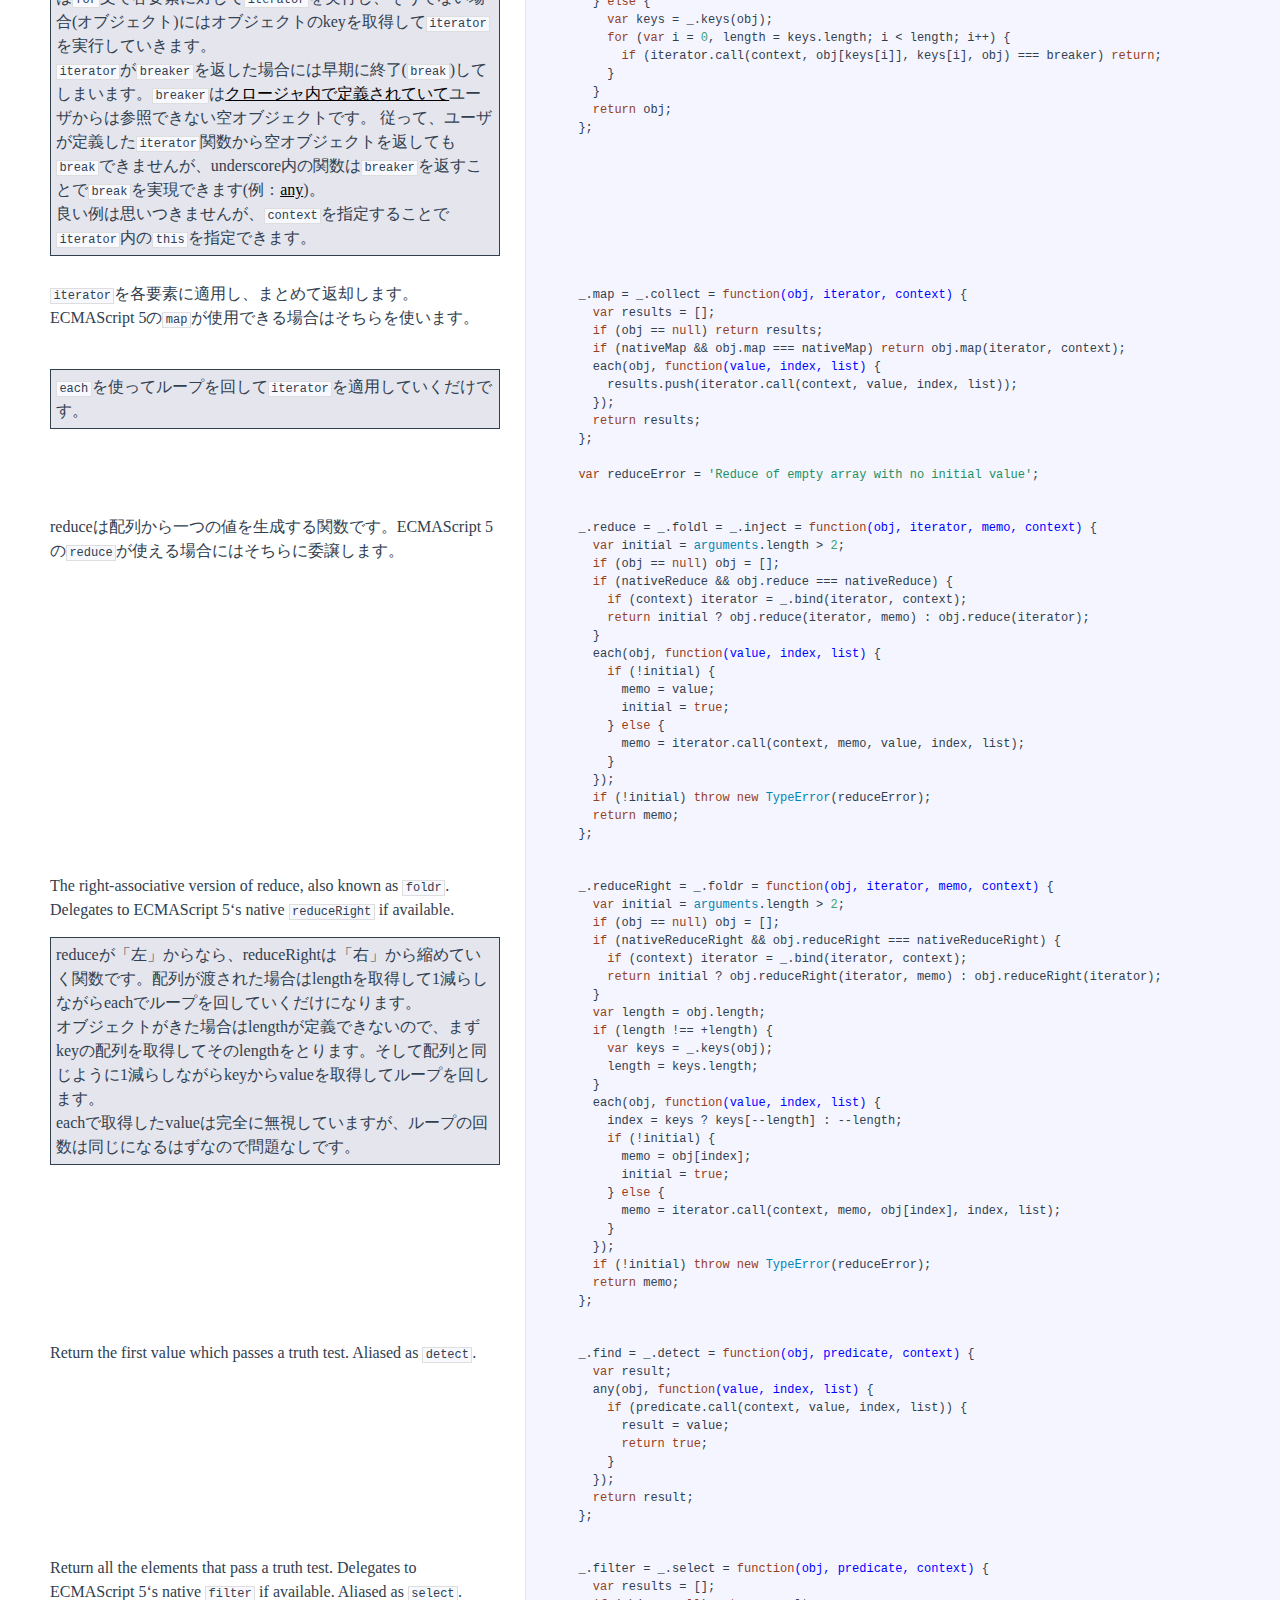
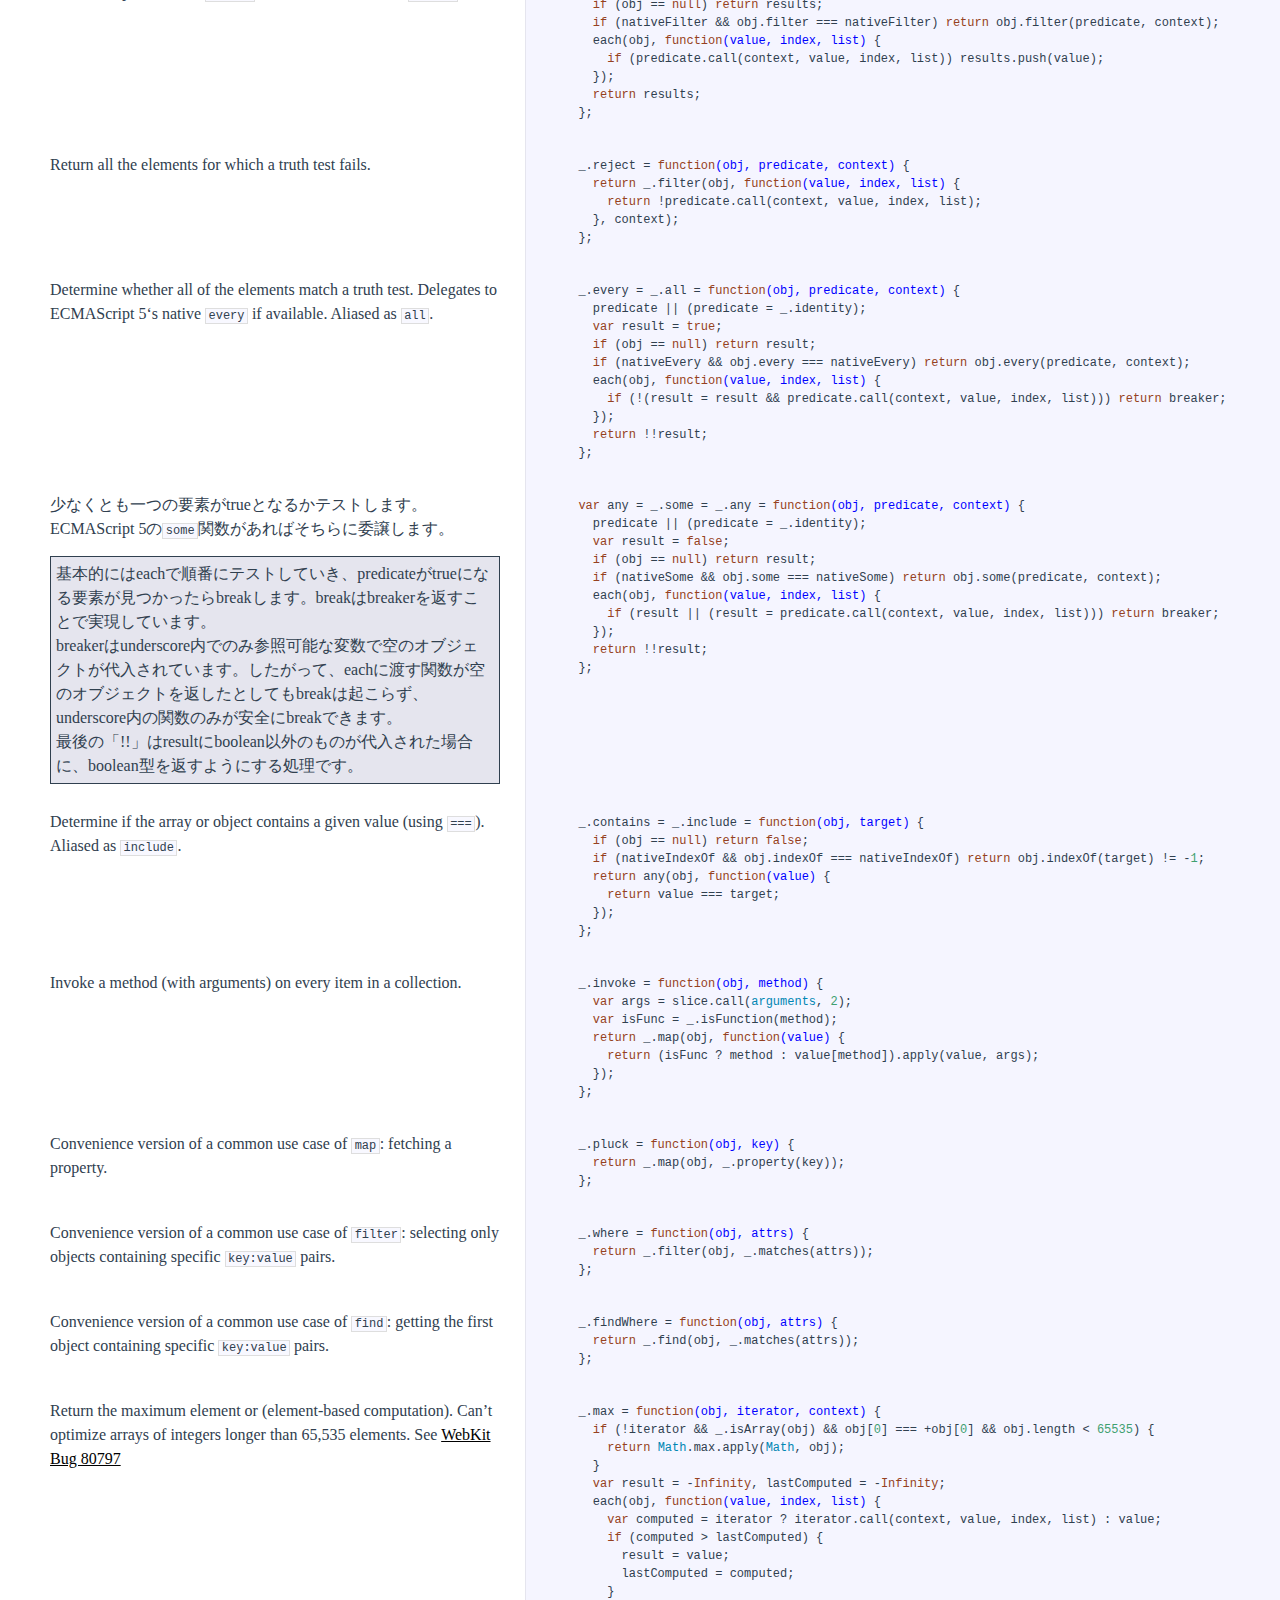
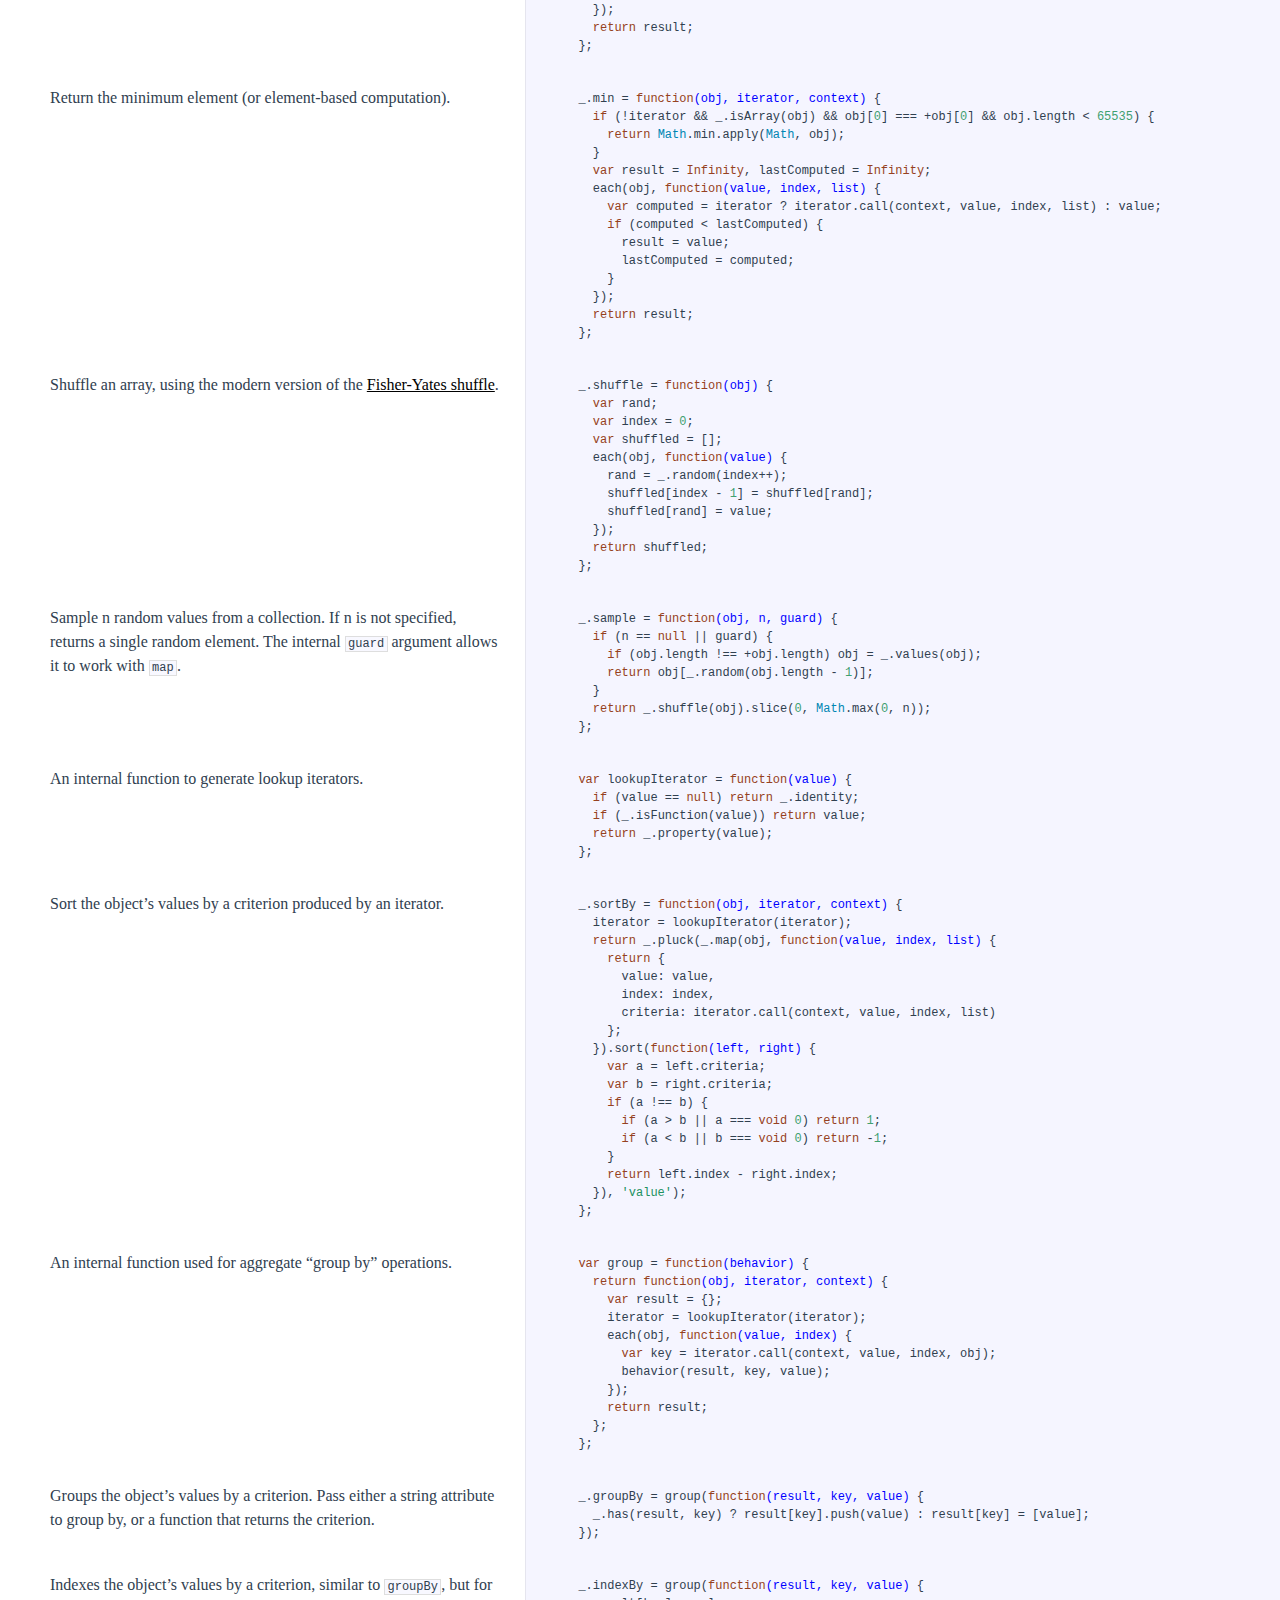
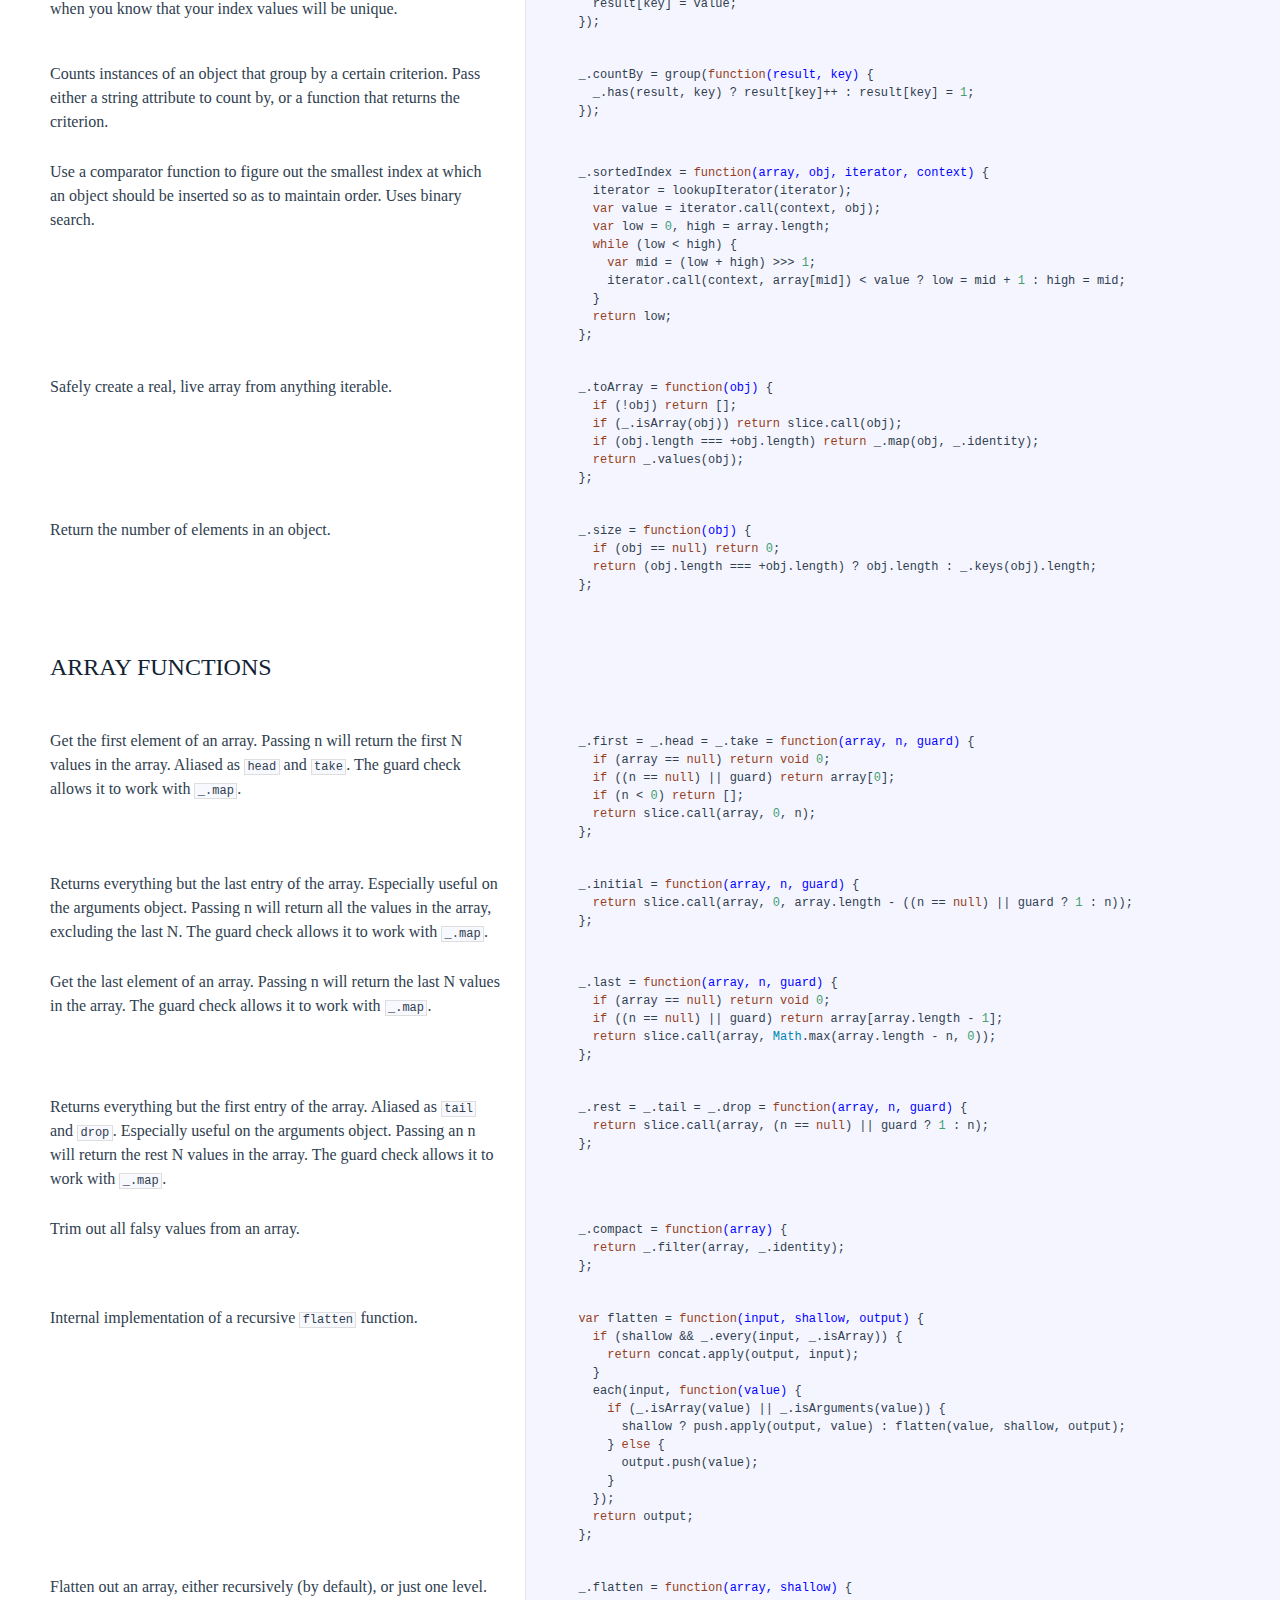
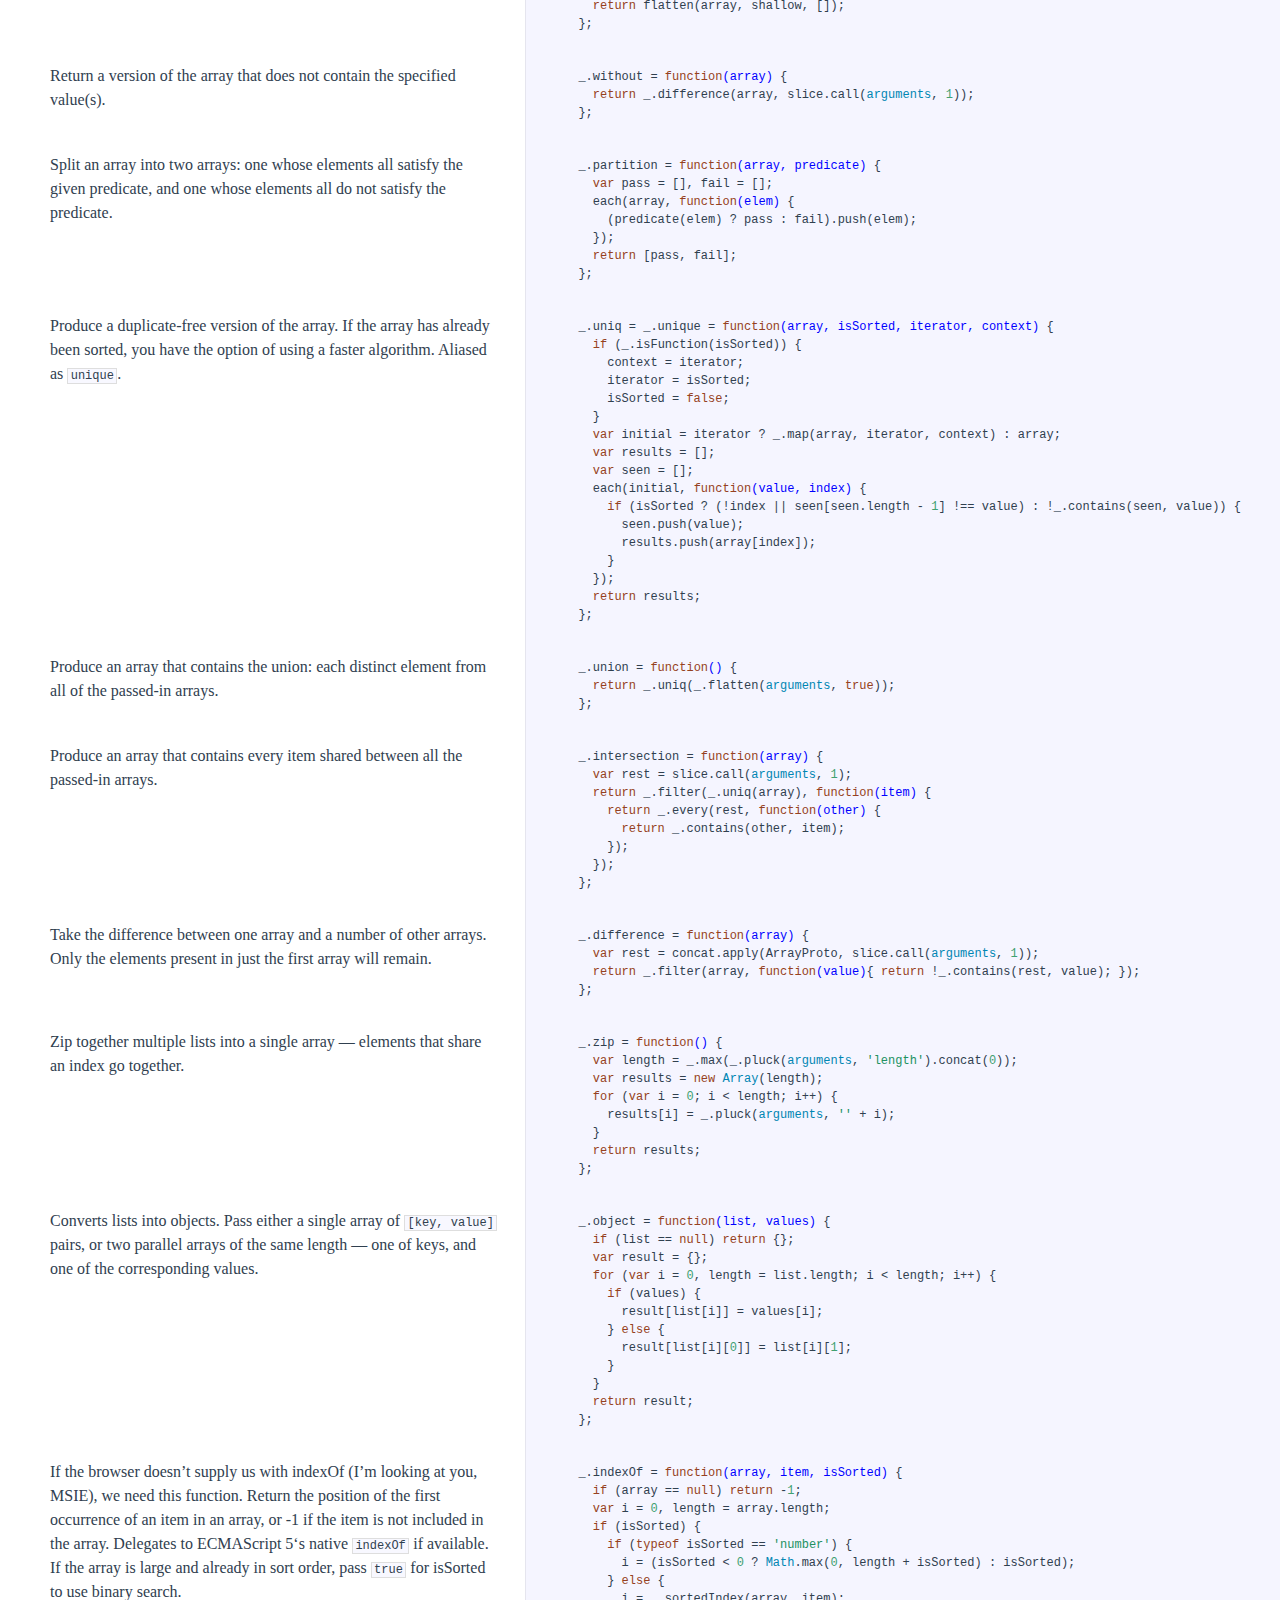
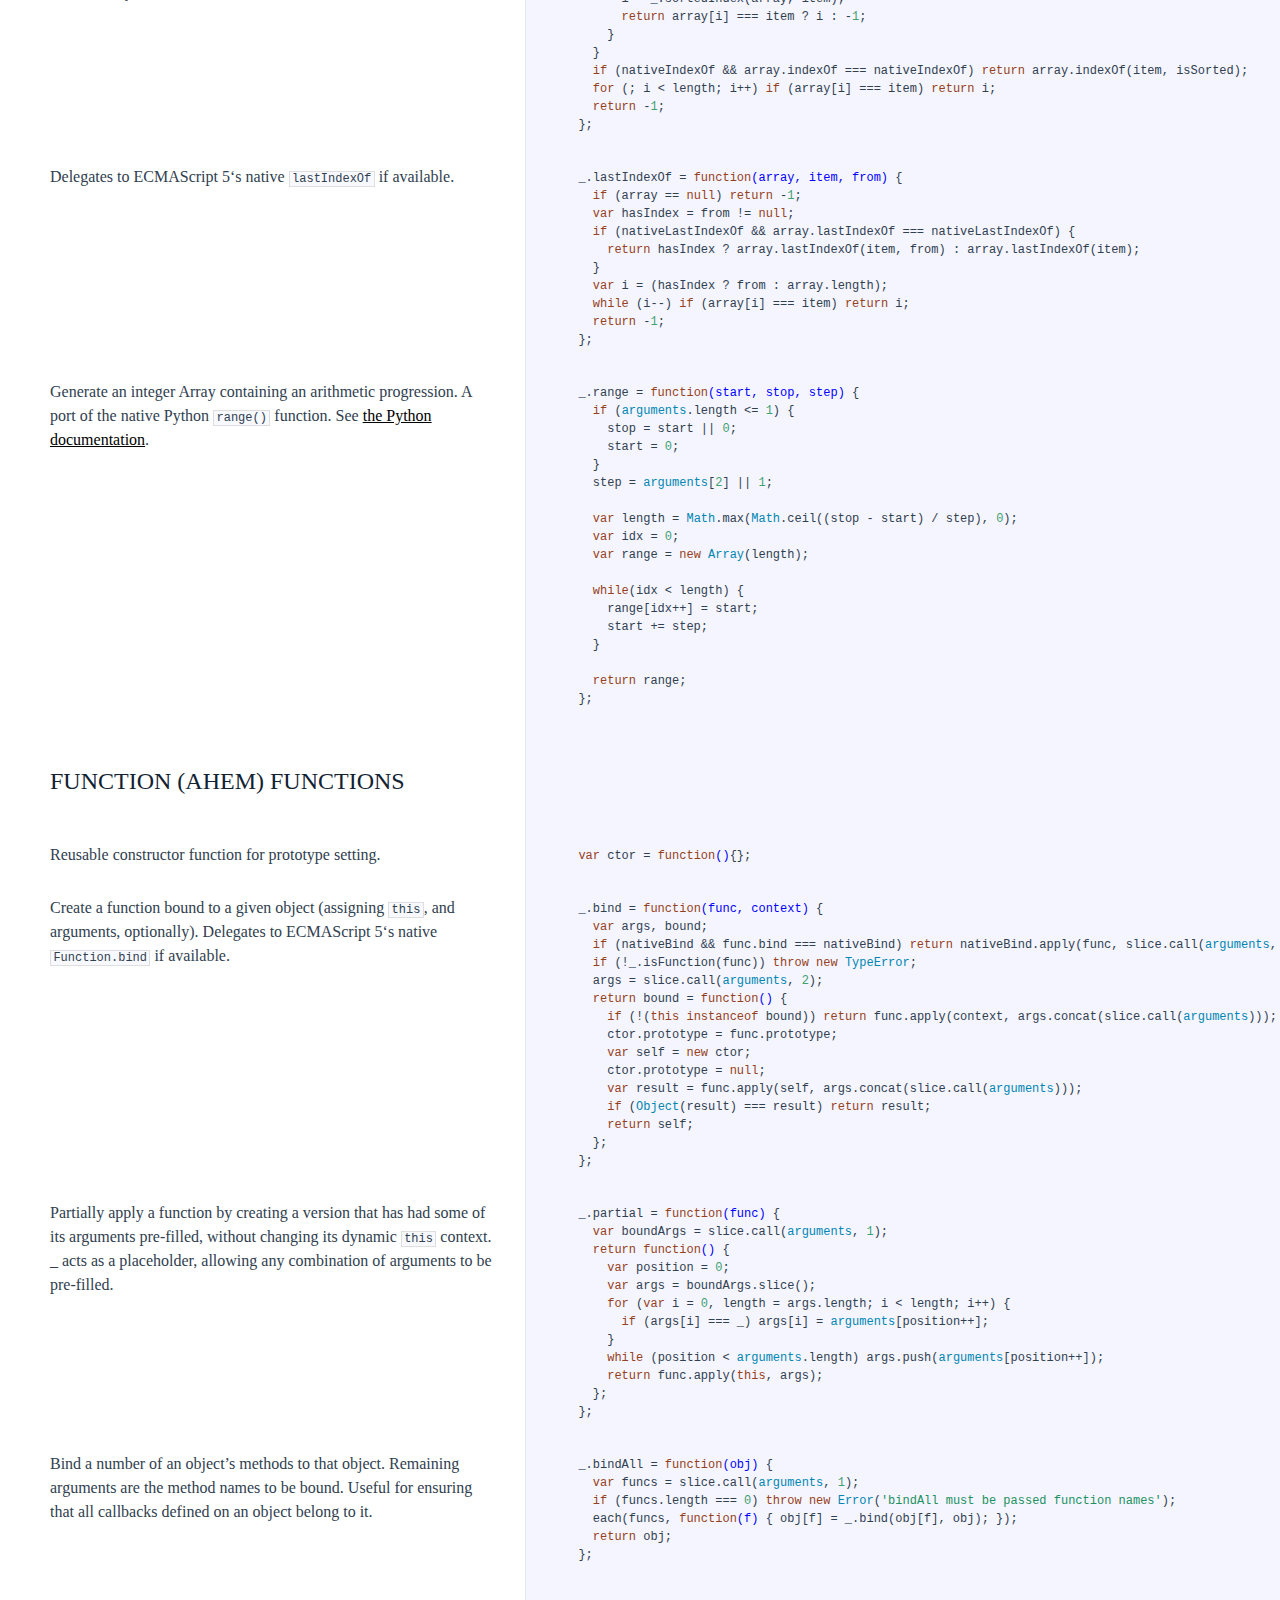
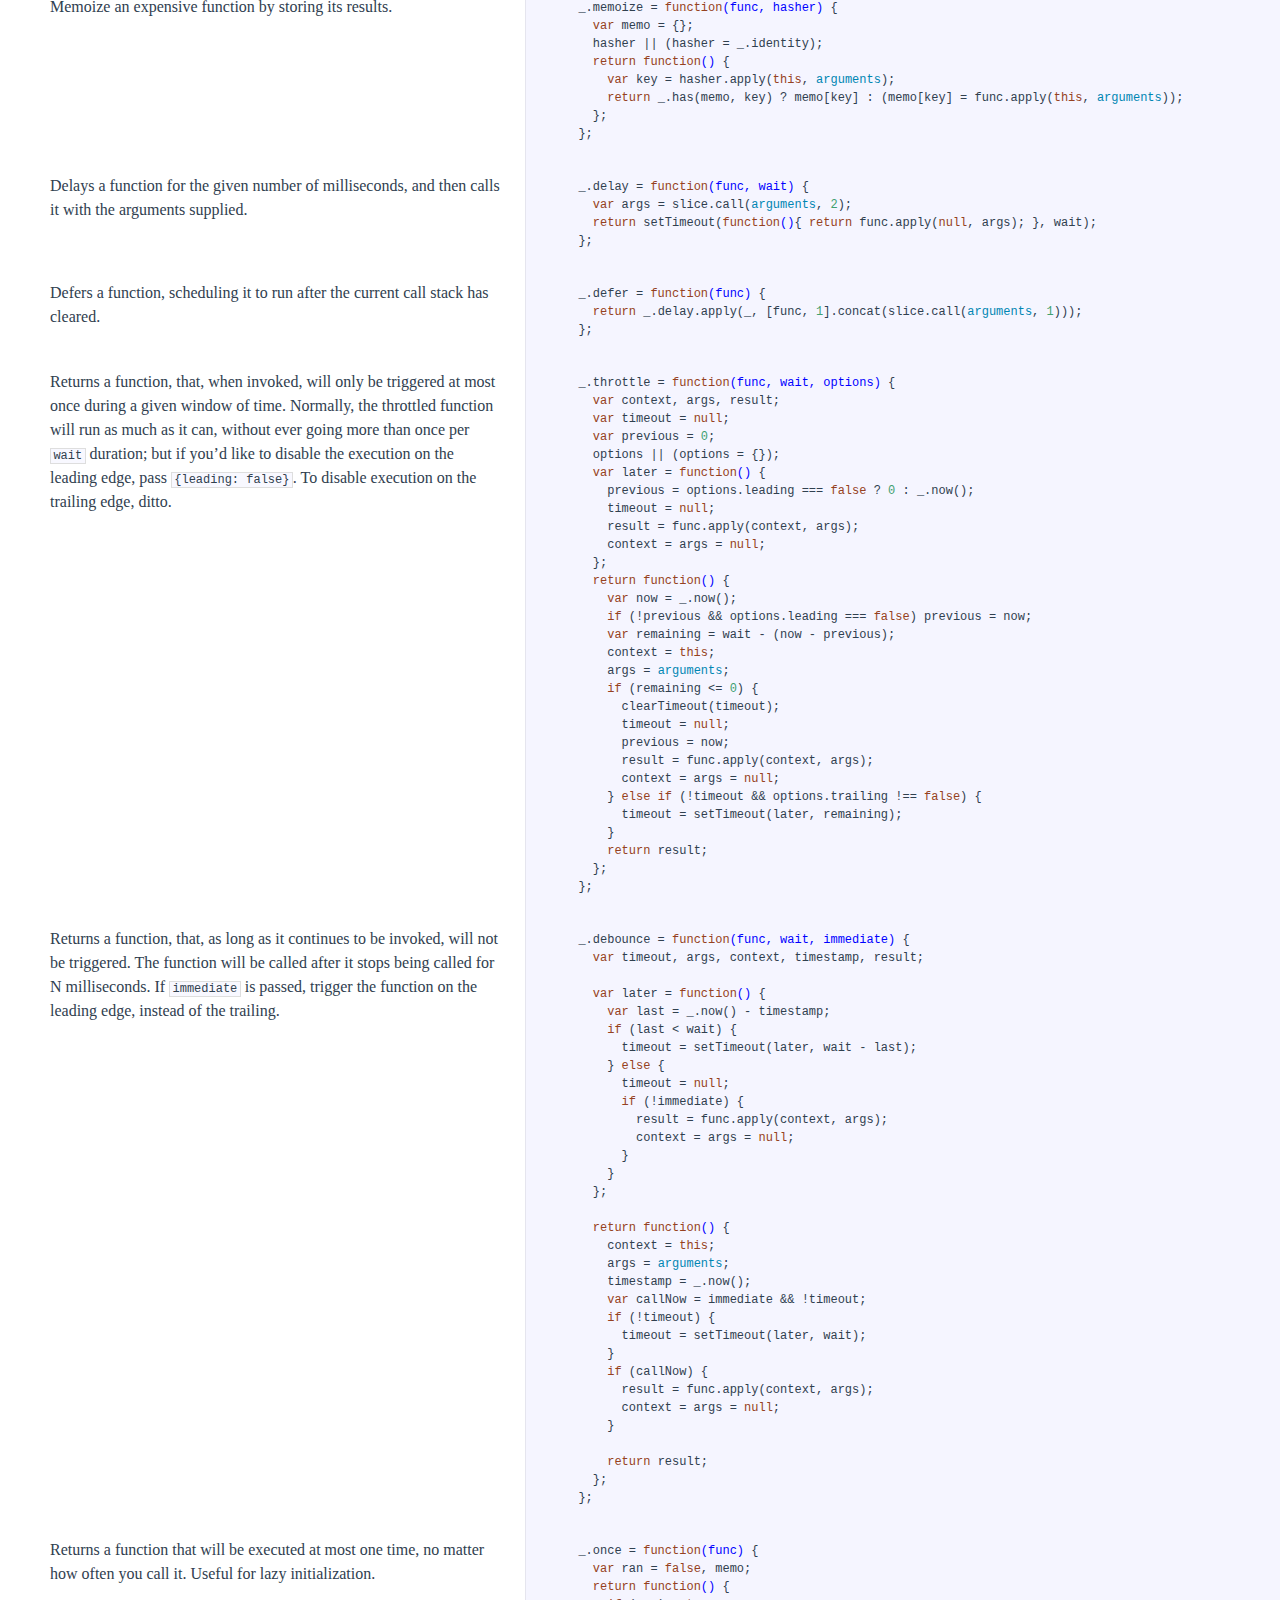
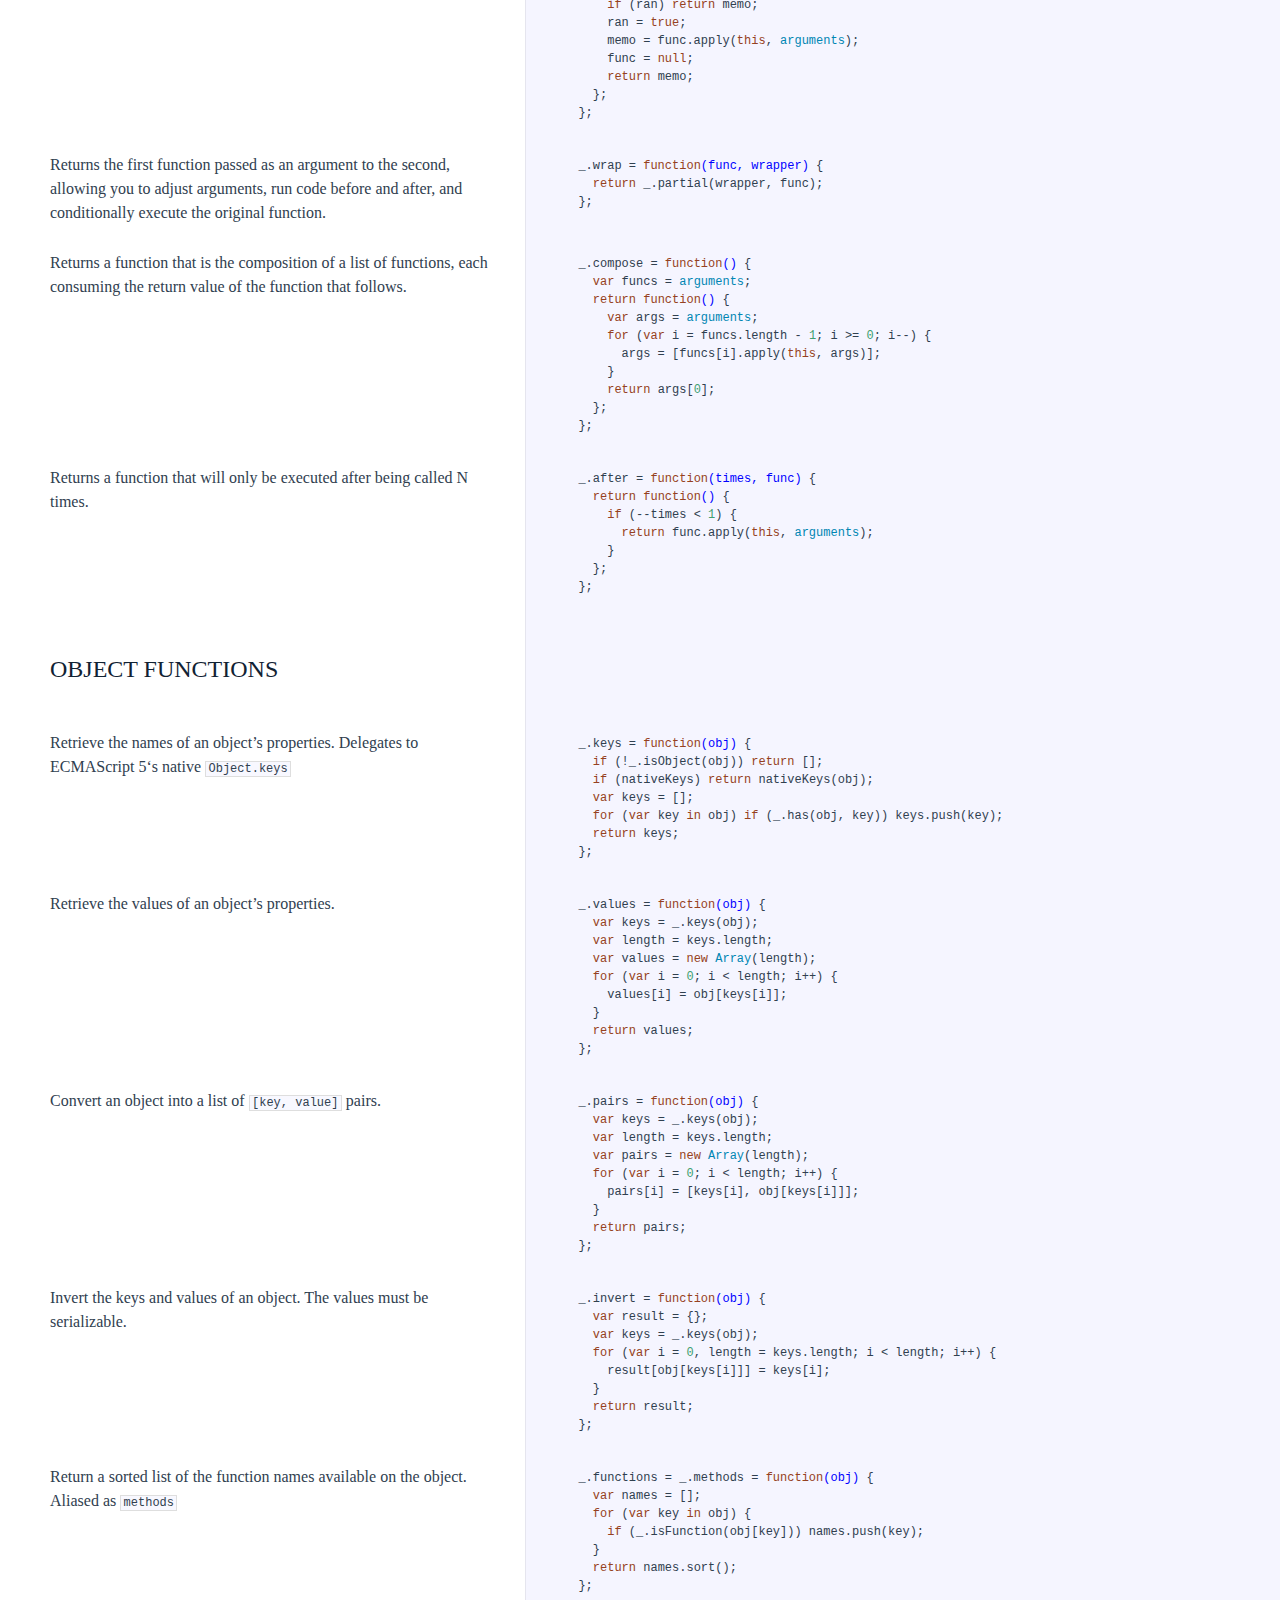
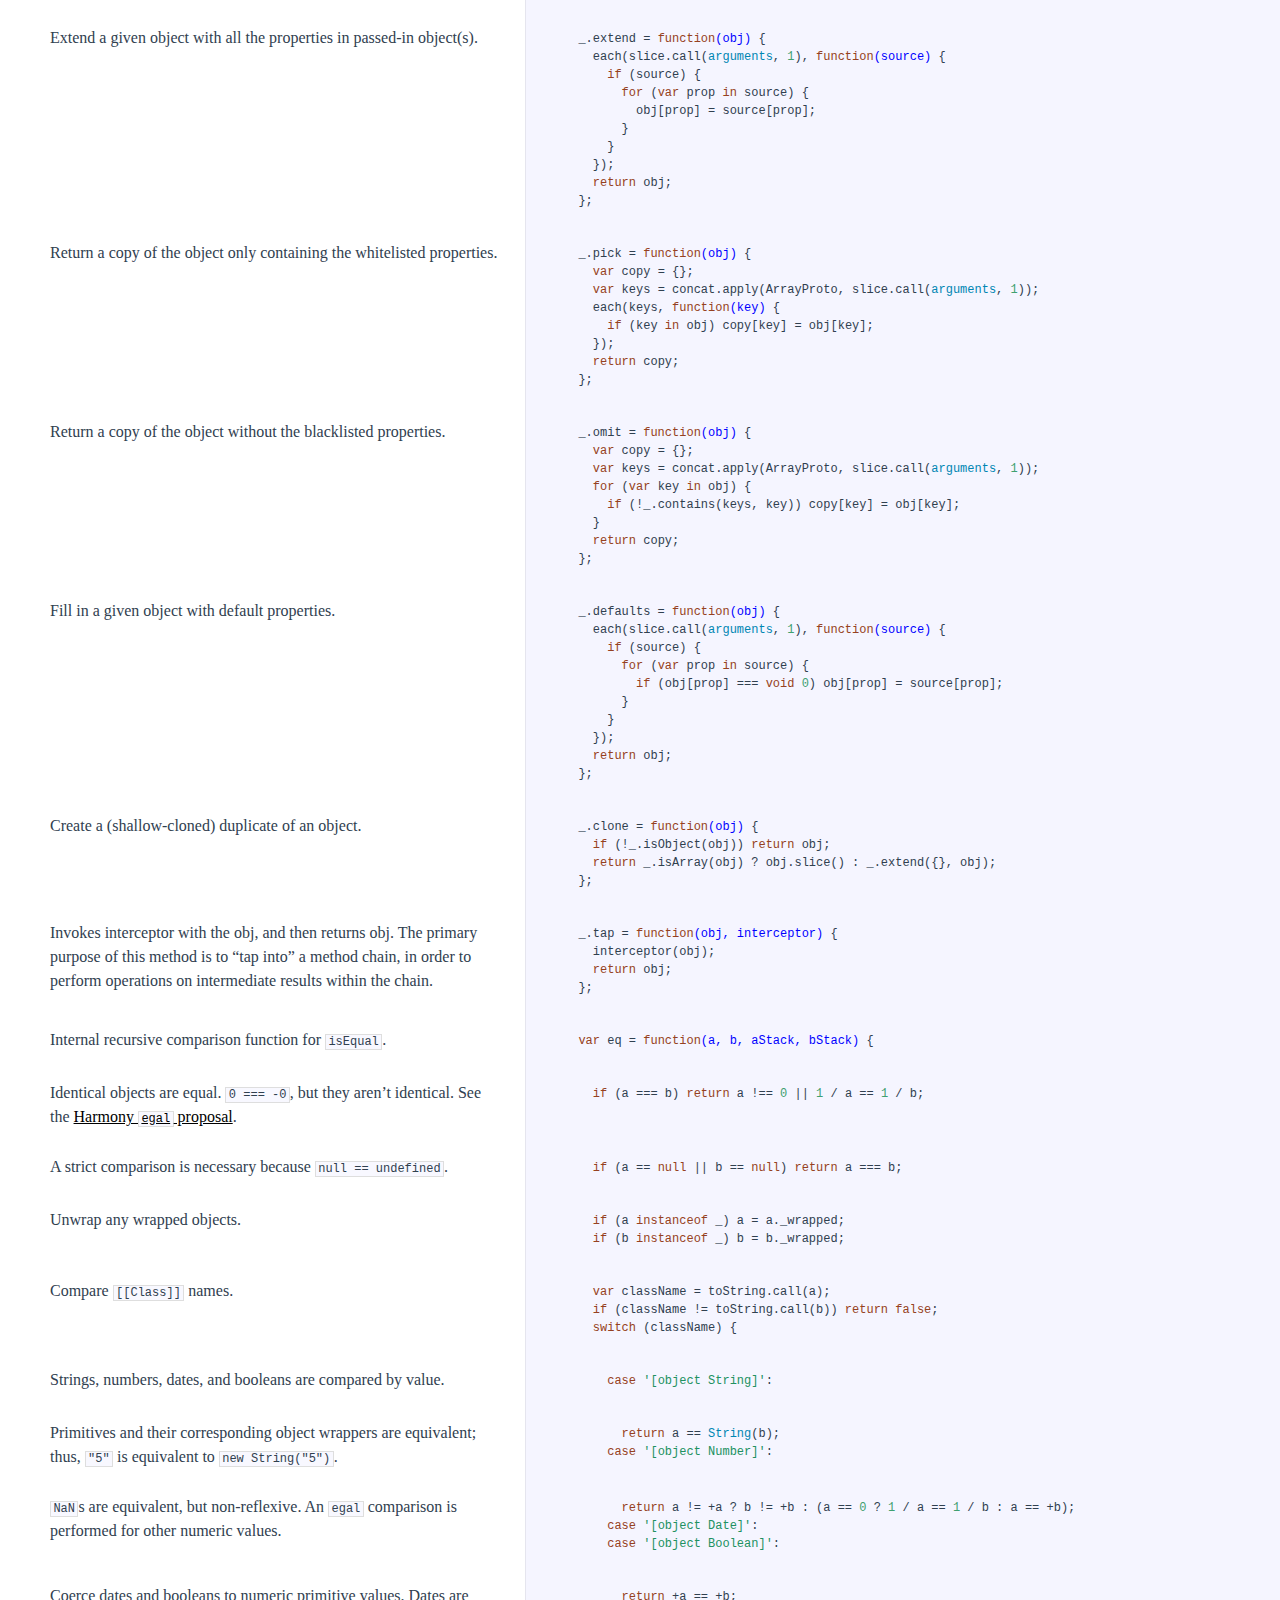
==== commit 9ae16808: "anyの翻訳とコメント" ====
--- a/docs/underscore.html
+++ b/docs/underscore.html
@@ -506,10 +506,16 @@
               <div class="pilwrap ">
                 <a class="pilcrow" href="#section-23">&#182;</a>
               </div>
-              <p>Determine if at least one element in the object matches a truth test.
-Delegates to <strong>ECMAScript 5</strong>‘s native <code>some</code> if available.
-Aliased as <code>any</code>.</p>
-
+              <p>
+                少なくとも一つの要素がtrueとなるかテストします。<strong>ECMAScript 5</strong>の<code>some</code>関数があればそちらに委譲します。
+              </p>
+              <p class="comment">
+                基本的にはeachで順番にテストしていき、predicateがtrueになる要素が見つかったらbreakします。breakはbreakerを返すことで実現しています。
+                <br>
+                breakerはunderscore内でのみ参照可能な変数で空のオブジェクトが代入されています。したがって、eachに渡す関数が空のオブジェクトを返したとしてもbreakは起こらず、underscore内の関数のみが安全にbreakできます。
+                <br>
+                最後の「!!」はresultにboolean以外のものが代入された場合に、boolean型を返すようにする処理です。
+              </p>
             </div>
             
             <div class="content"><div class='highlight'><pre>  <span class="hljs-keyword">var</span> any = _.some = _.any = <span class="hljs-function"><span class="hljs-keyword">function</span><span class="hljs-params">(obj, predicate, context)</span> {</span>
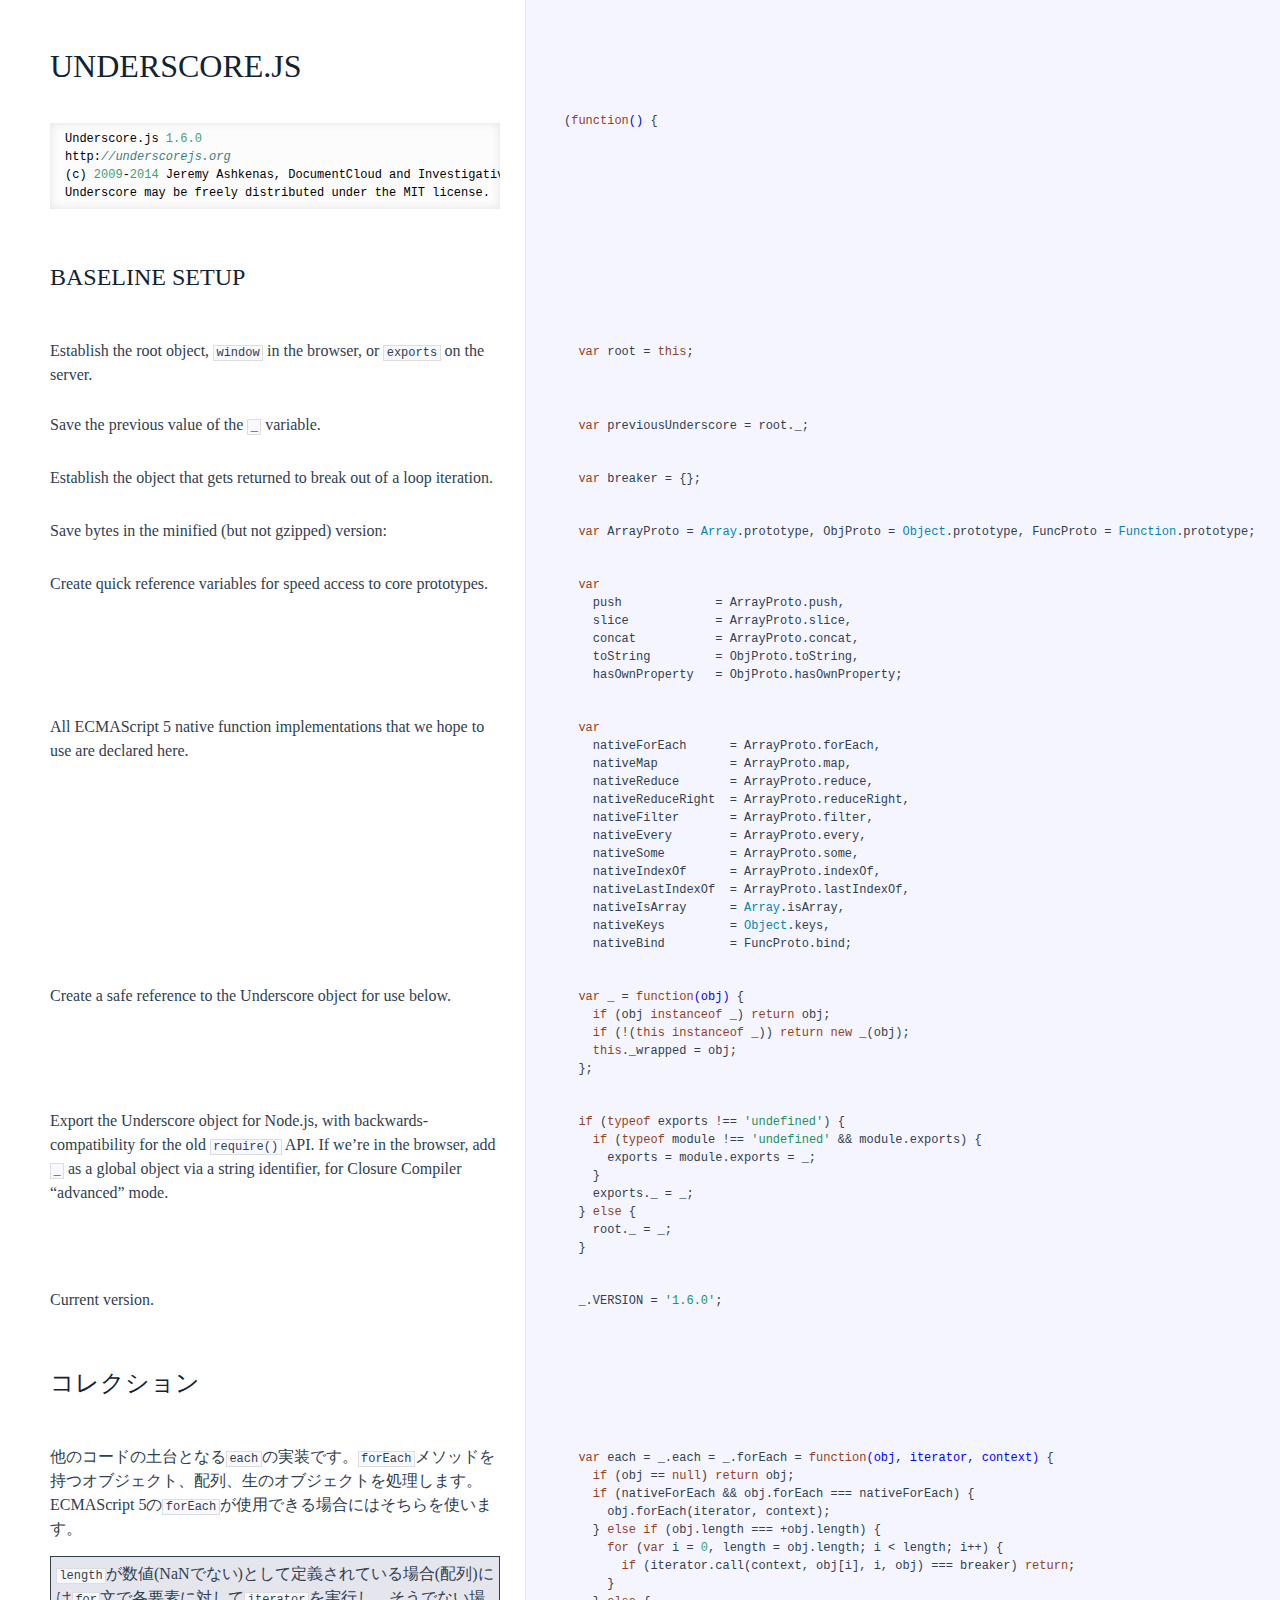
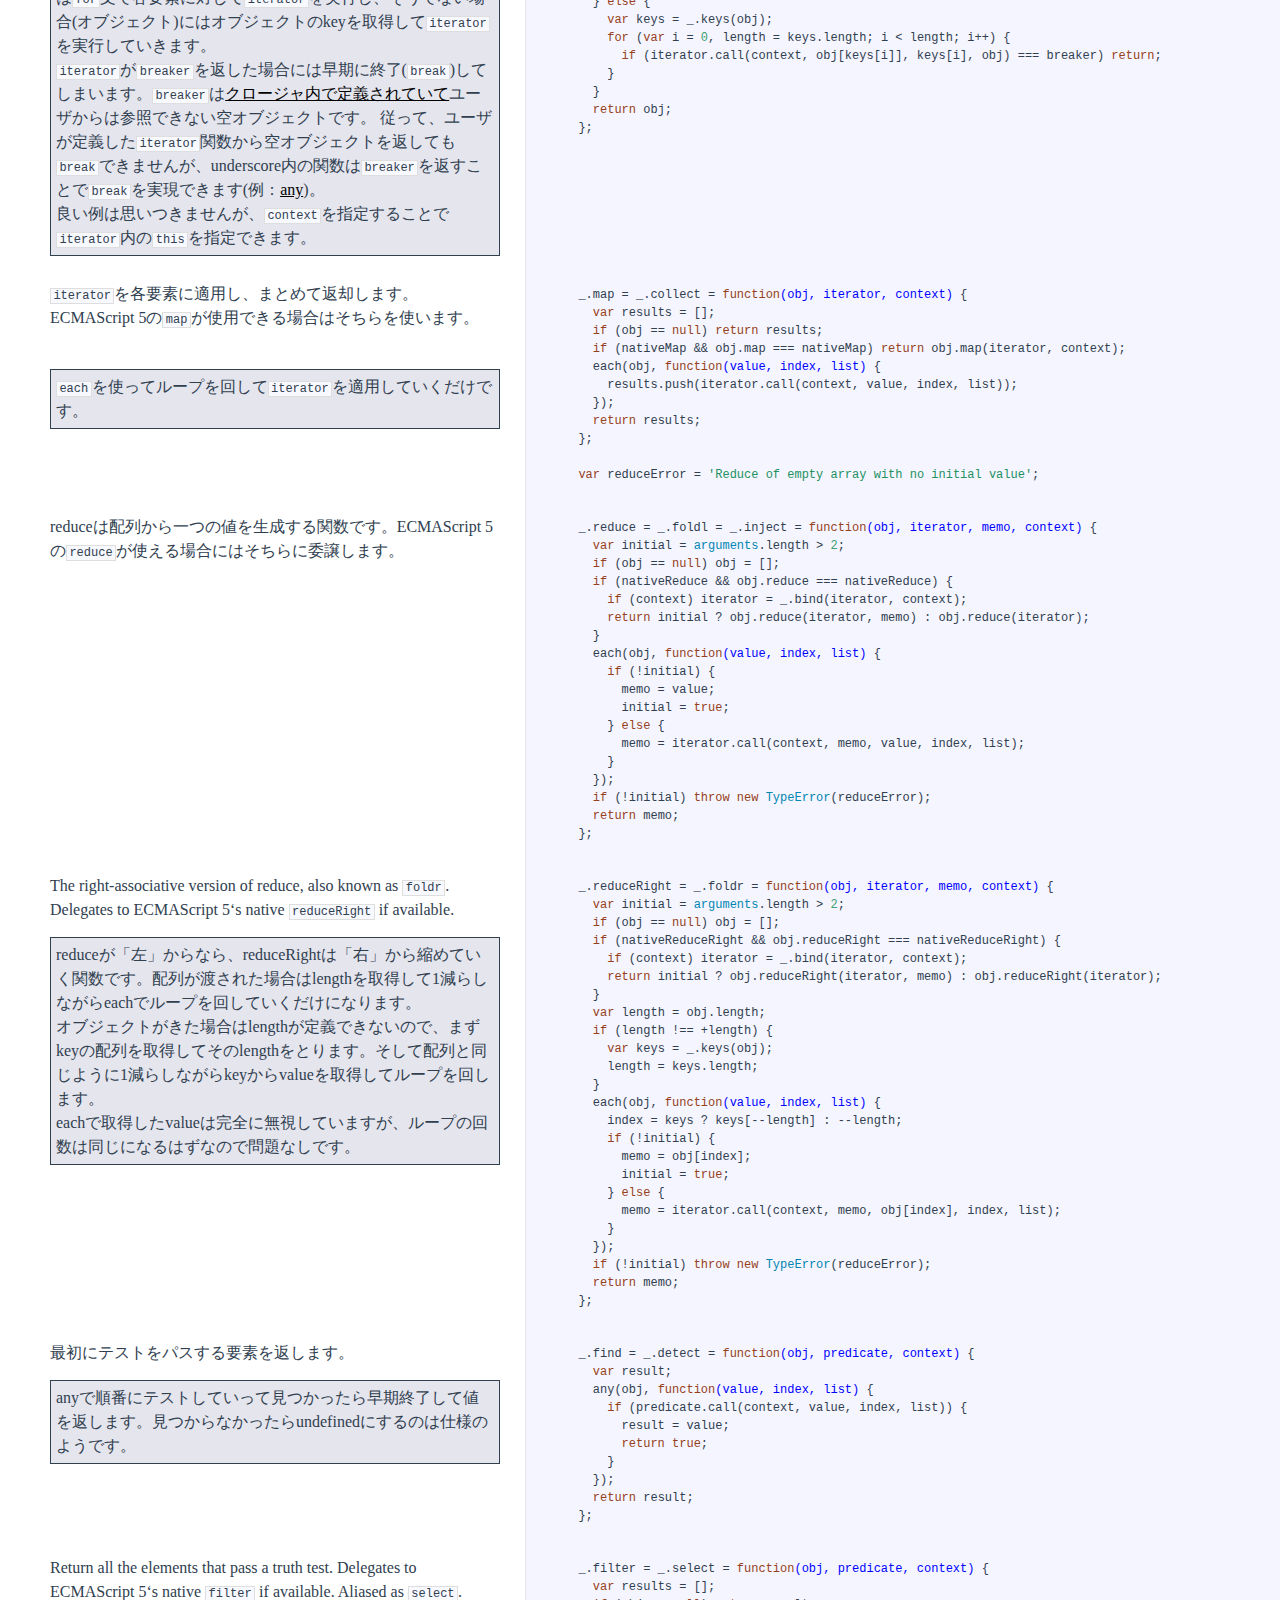
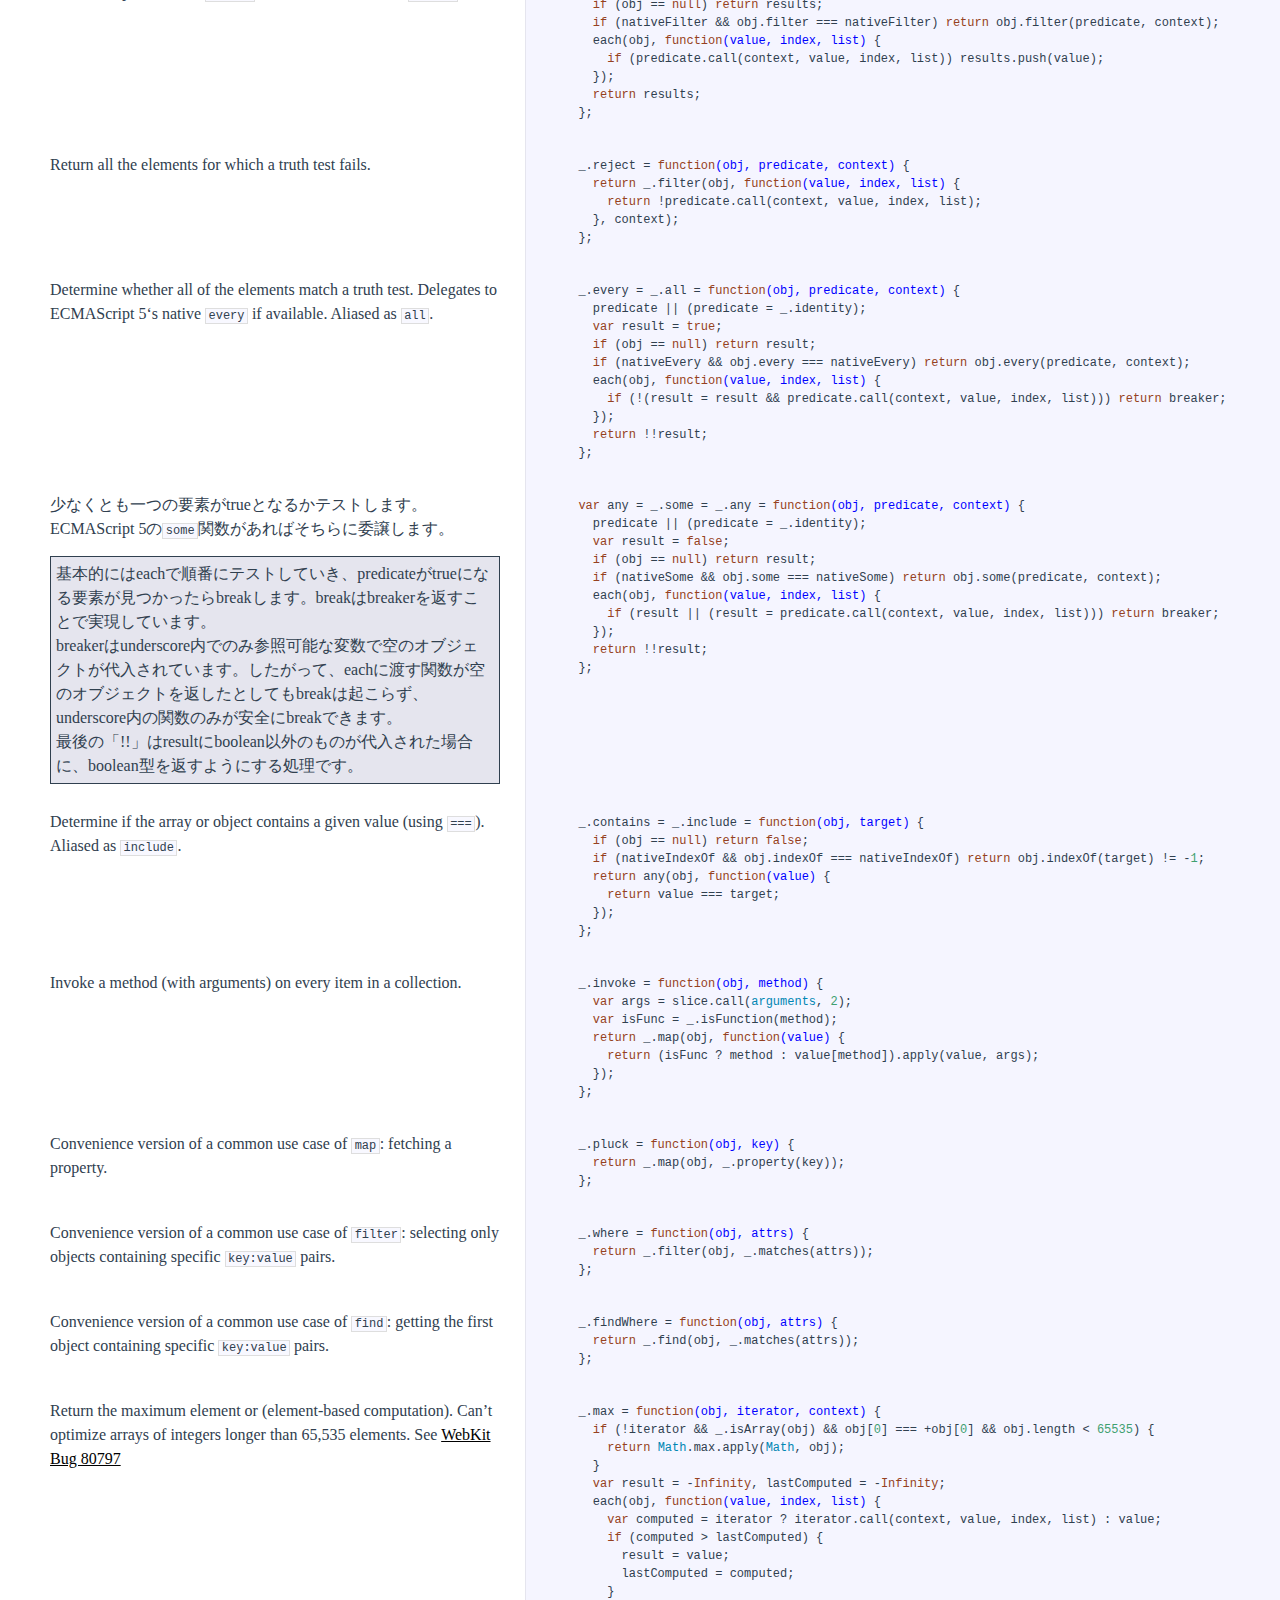
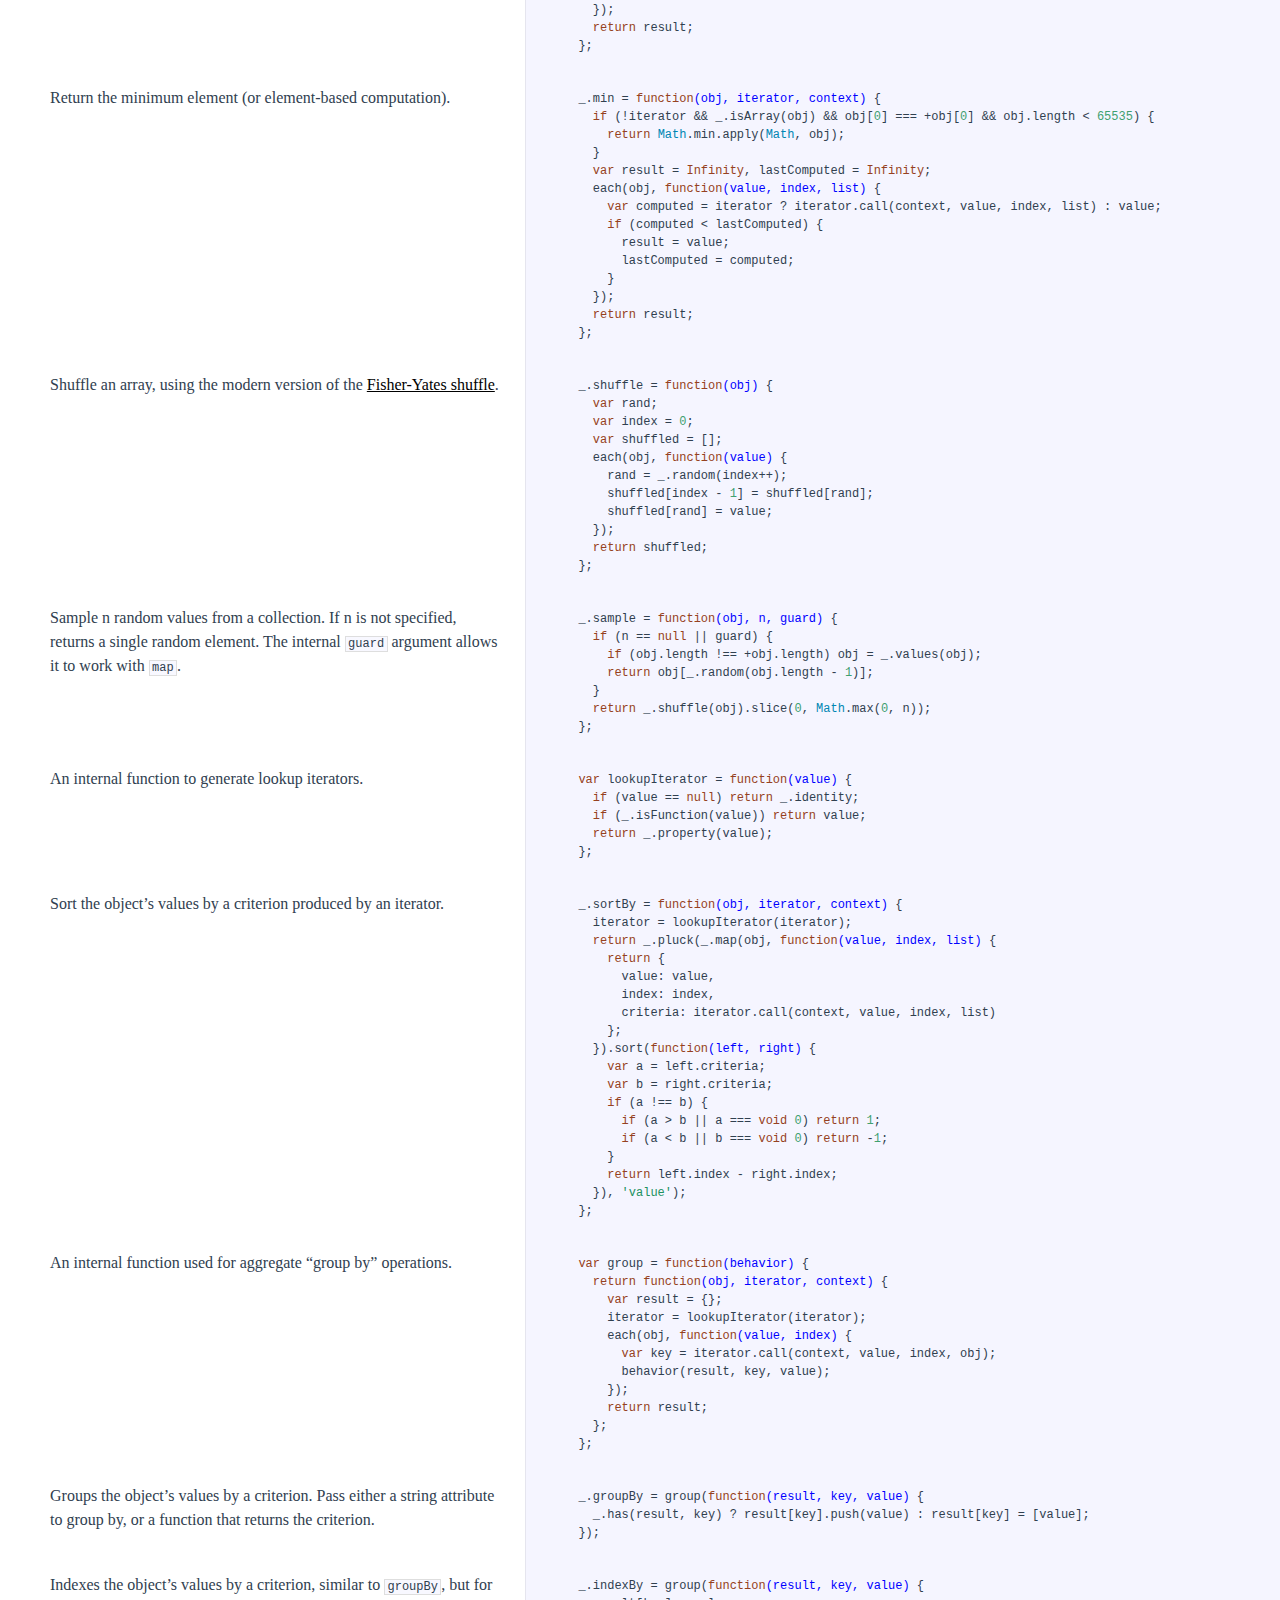
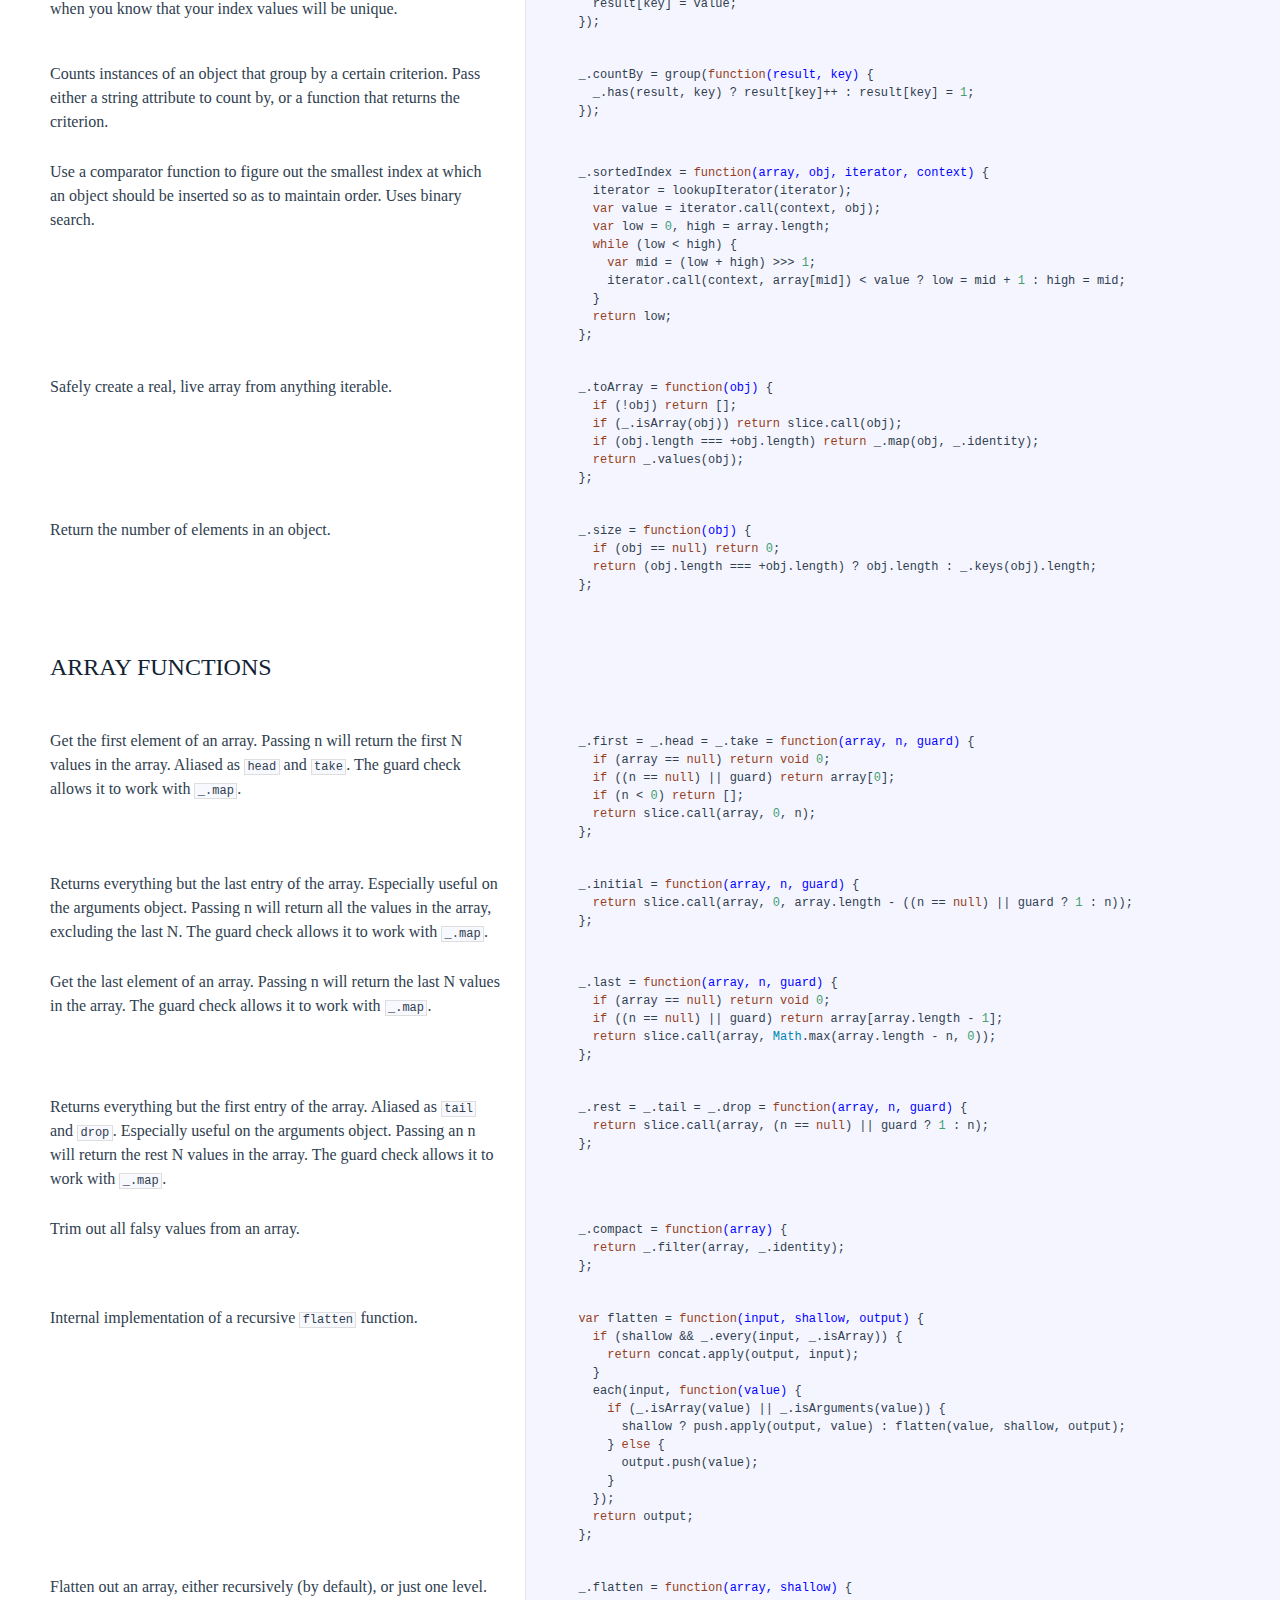
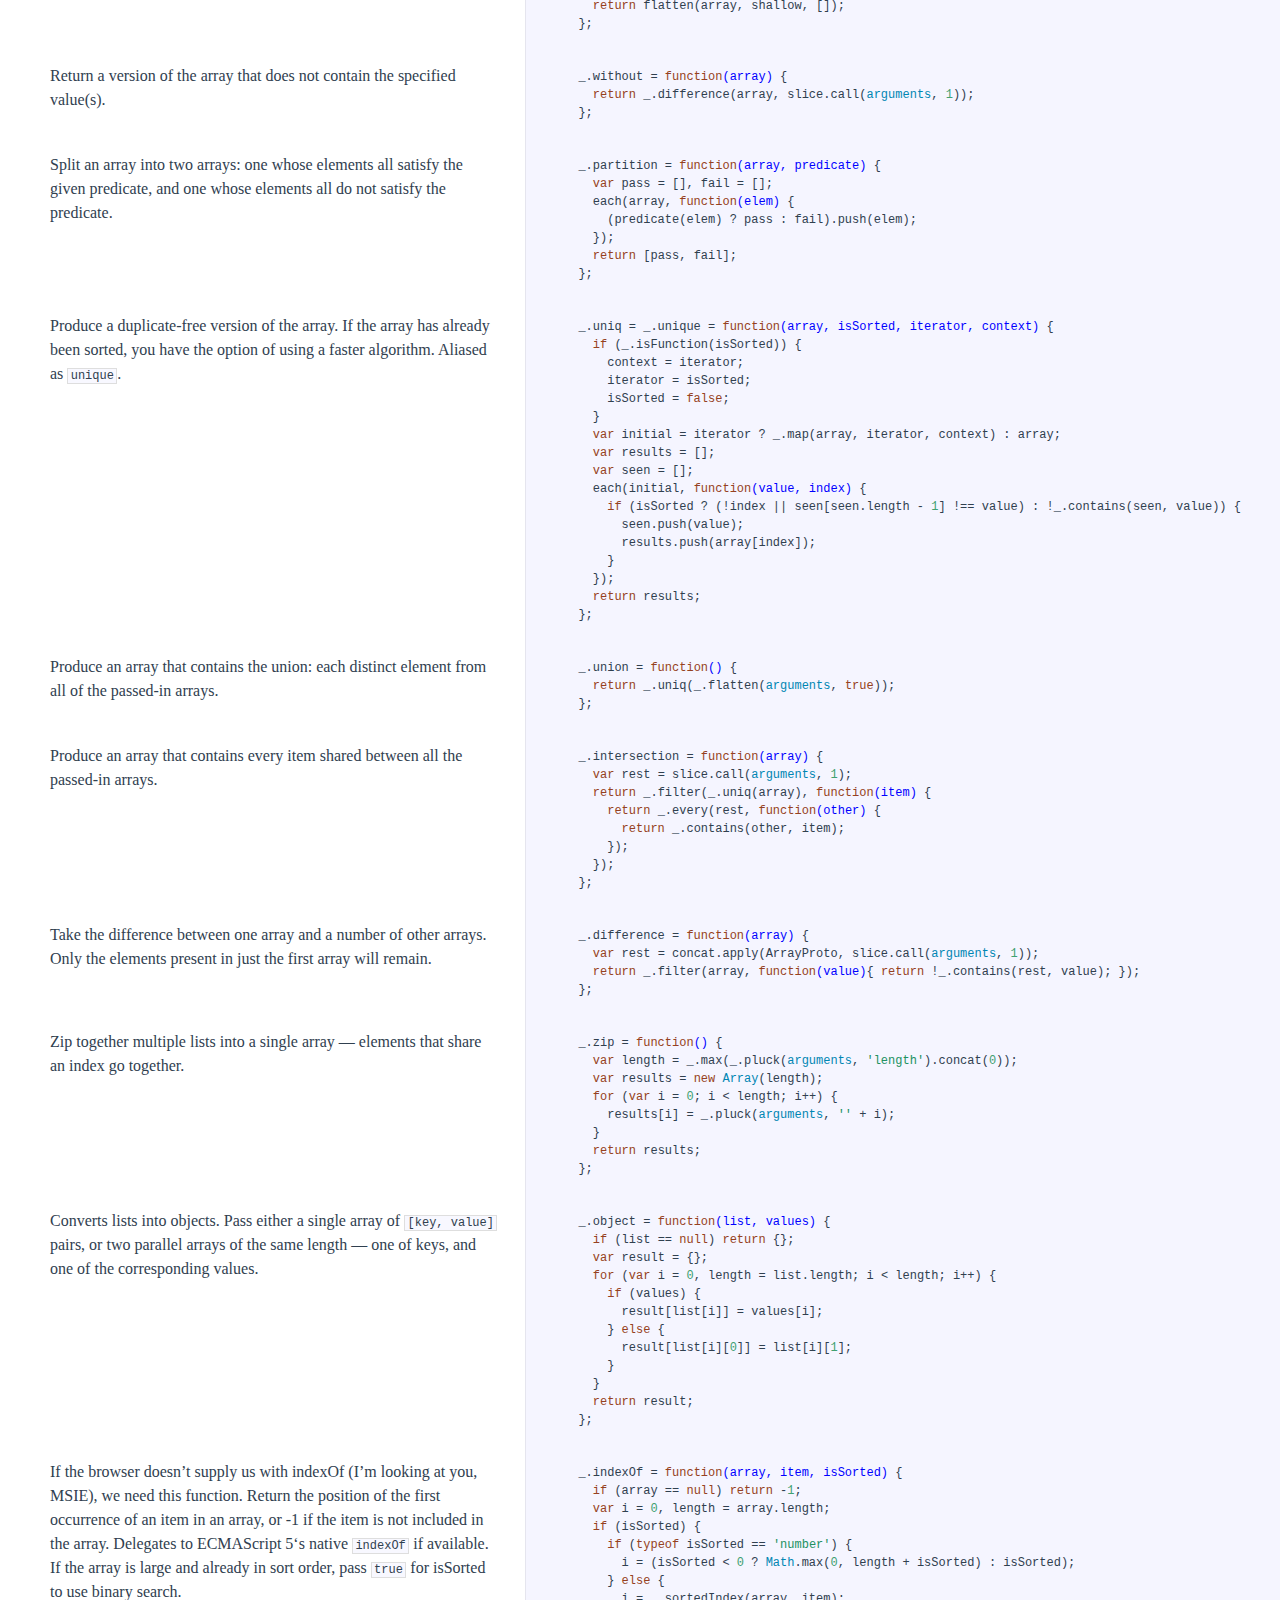
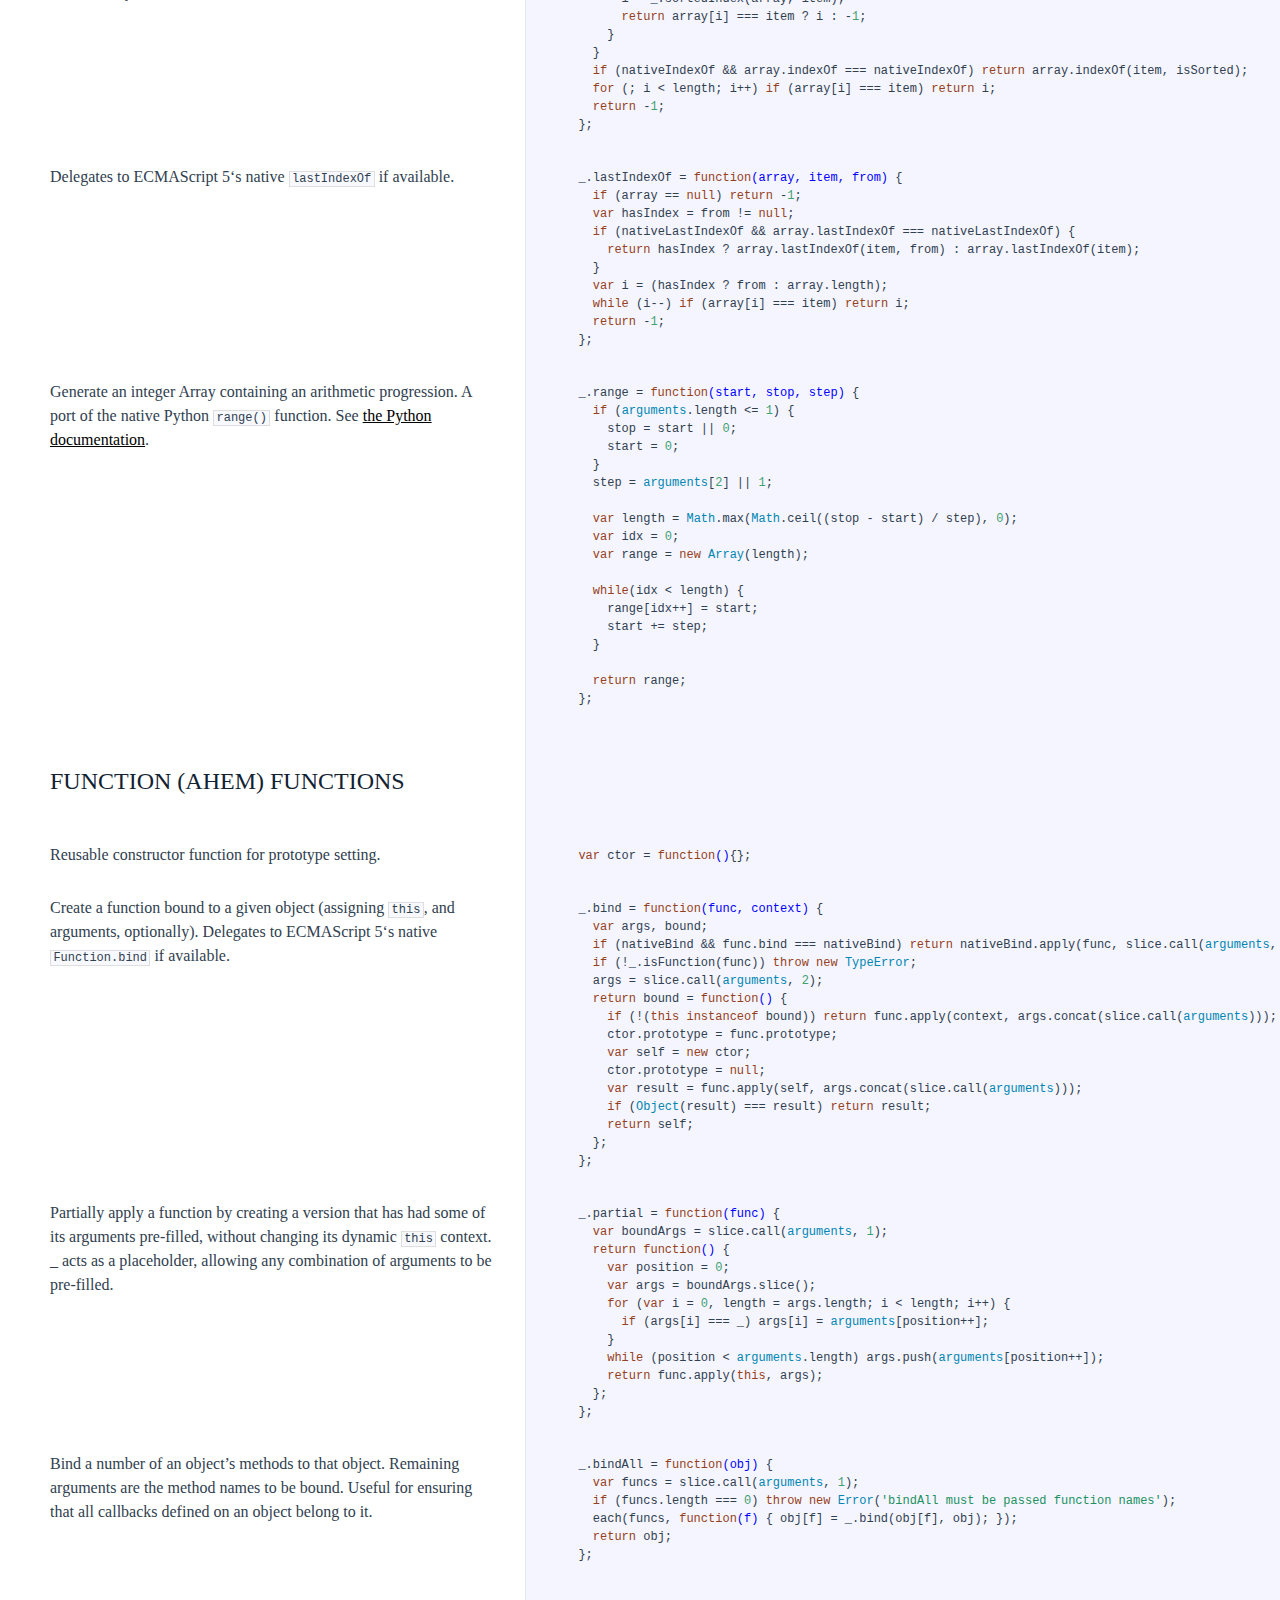
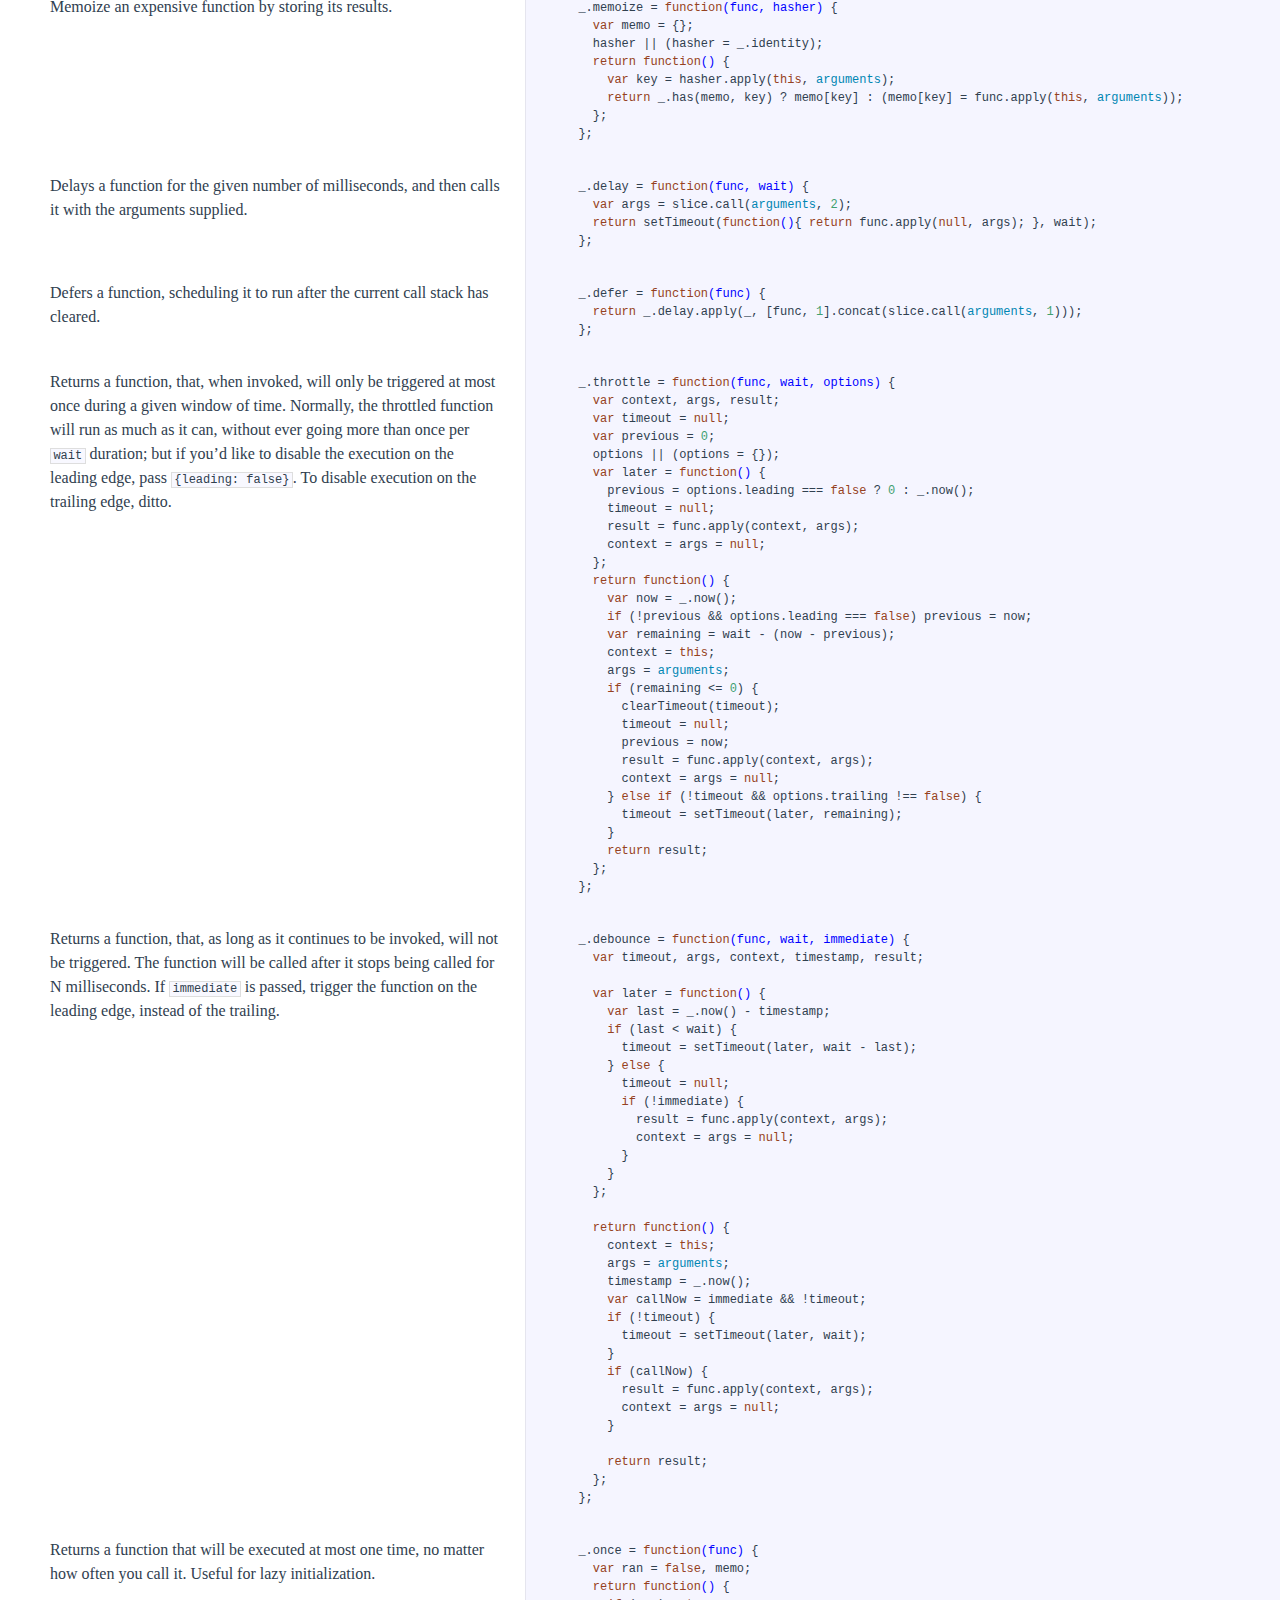
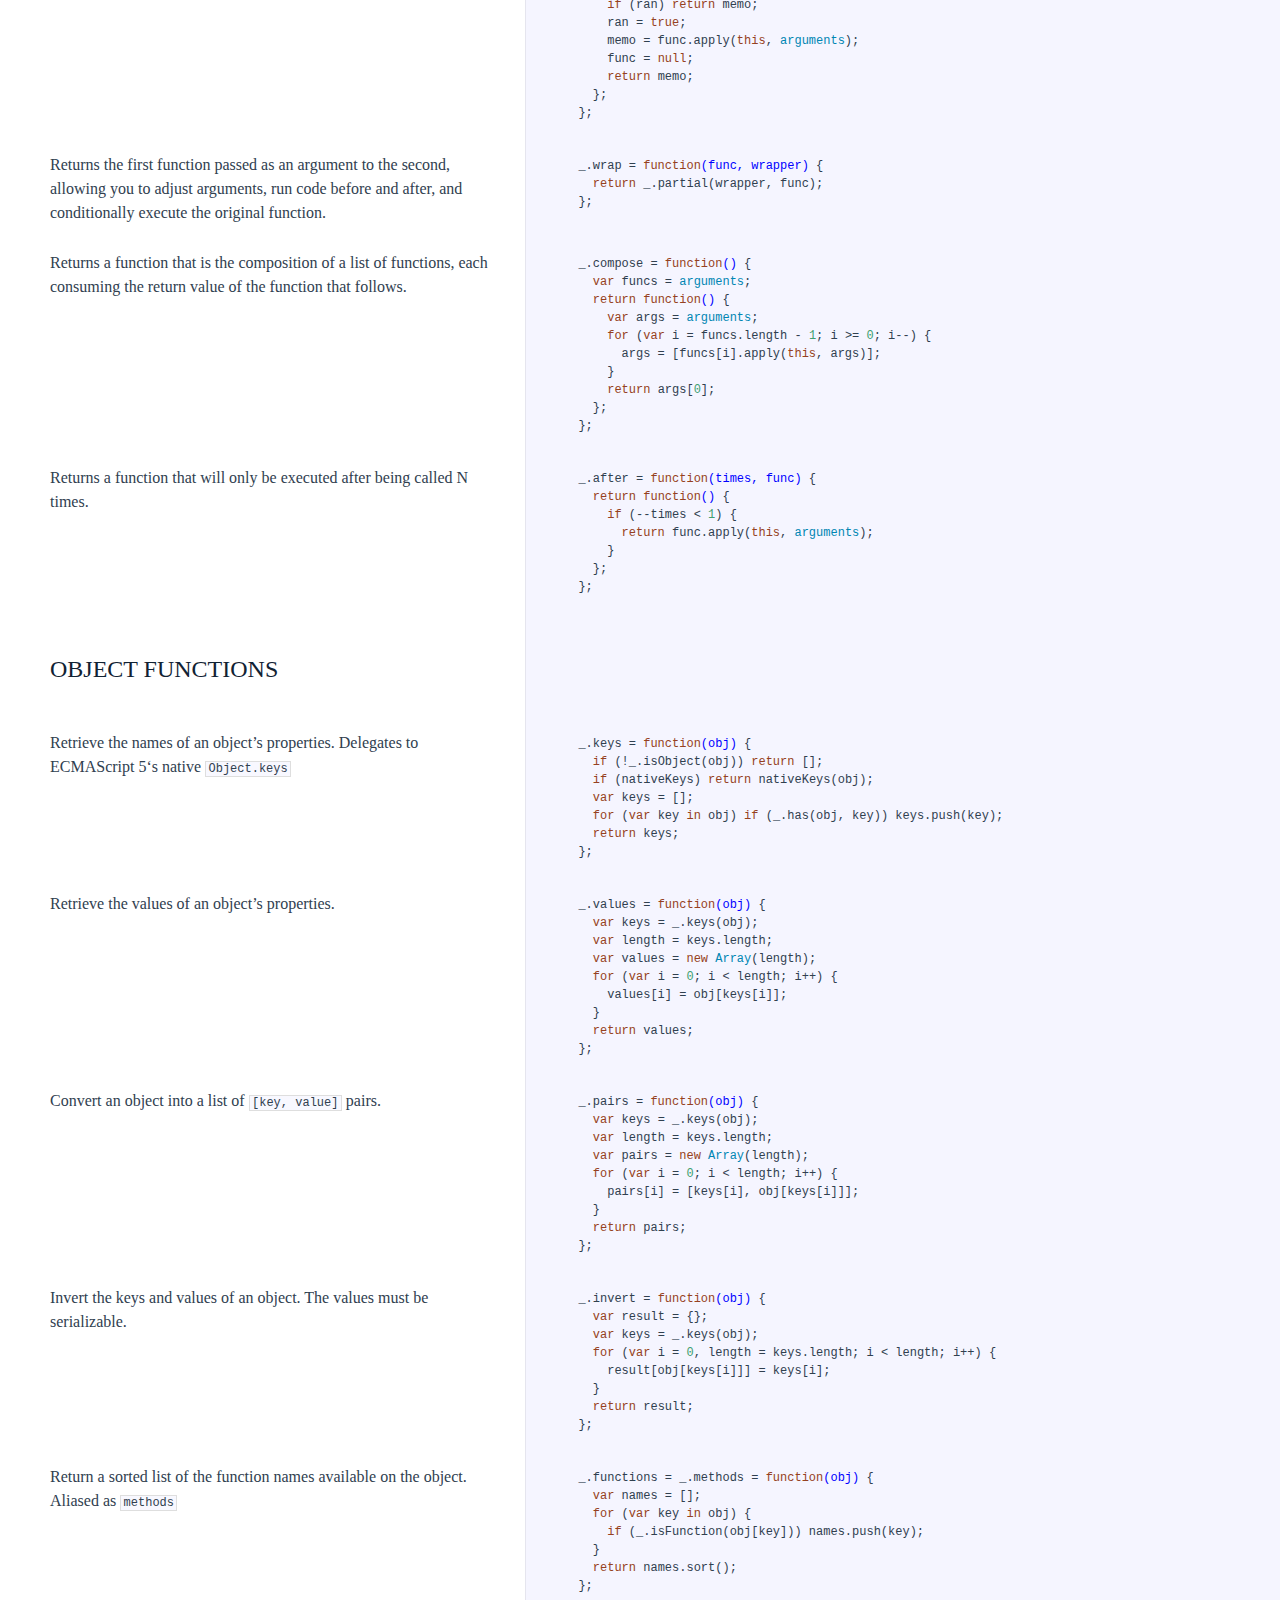
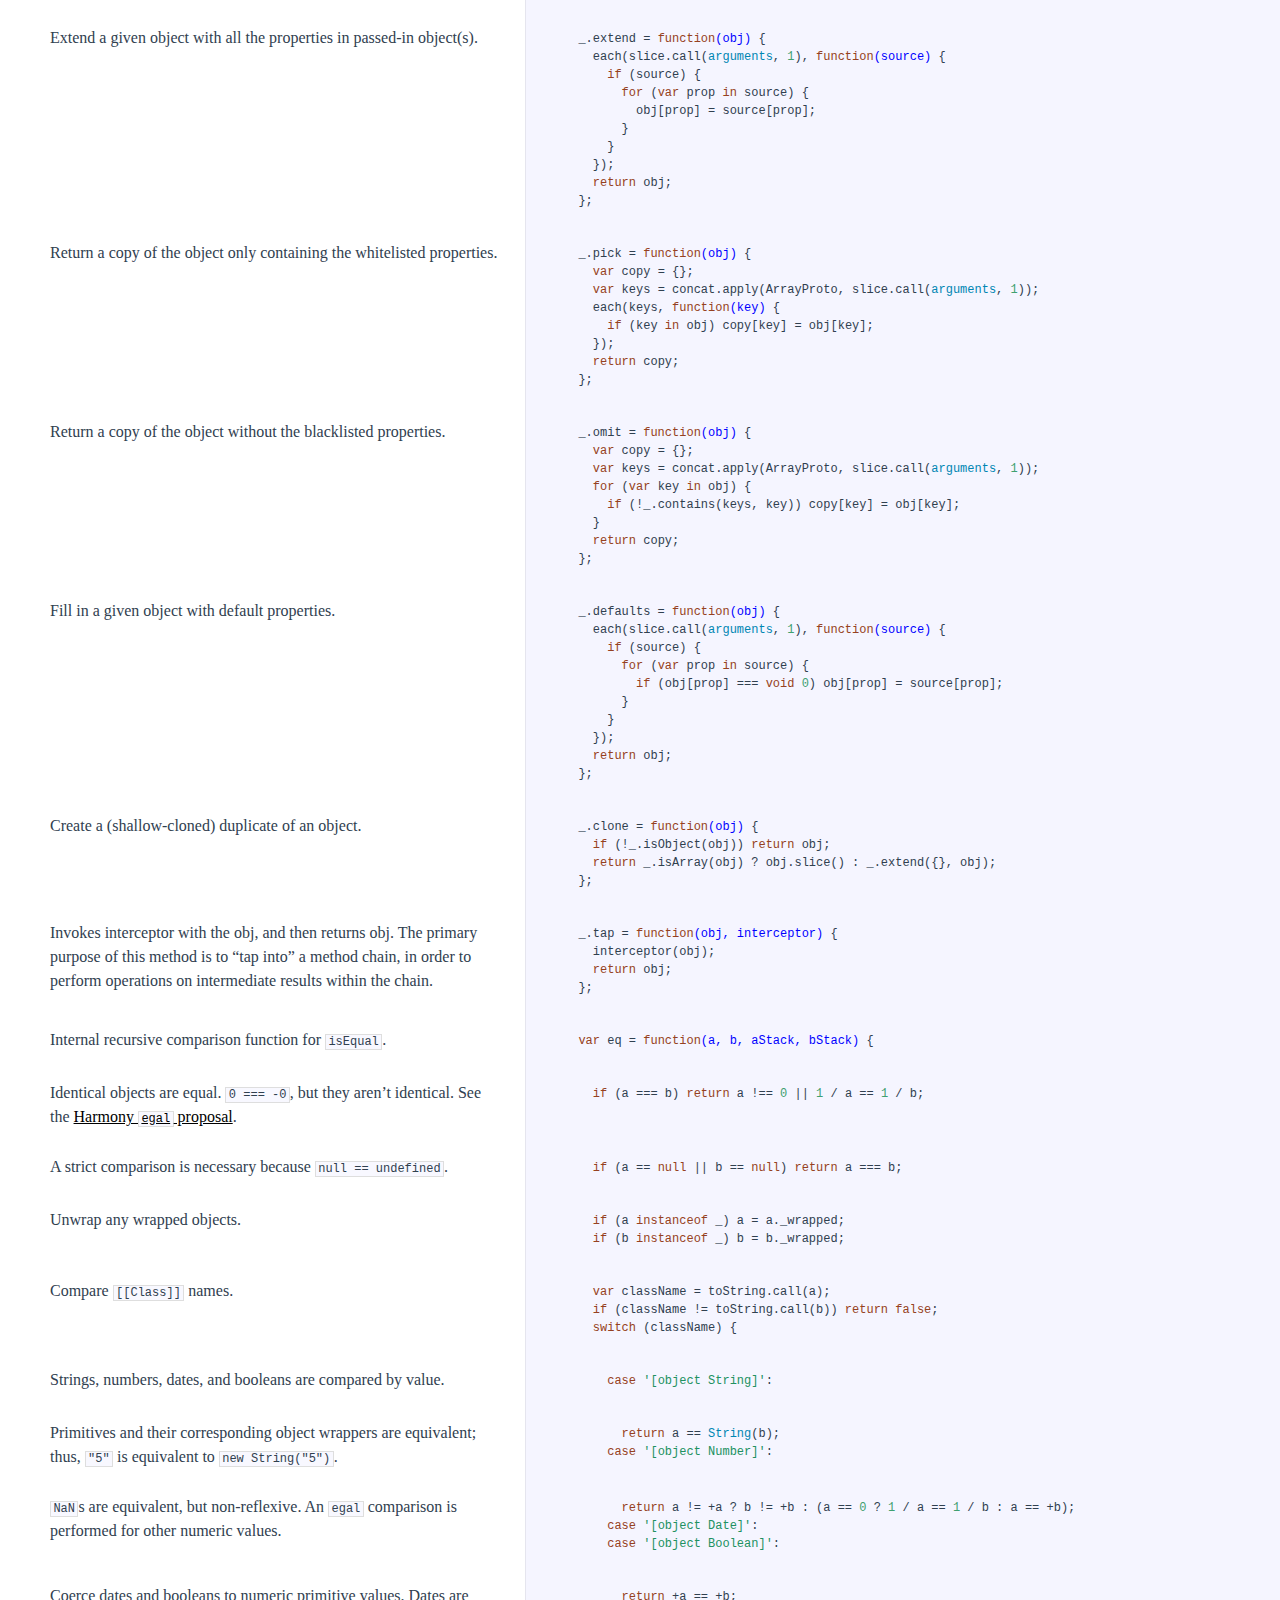
==== commit afd3e6d9: "findの翻訳とコメント" ====
--- a/docs/underscore.html
+++ b/docs/underscore.html
@@ -412,8 +412,8 @@
               <div class="pilwrap ">
                 <a class="pilcrow" href="#section-19">&#182;</a>
               </div>
-              <p>Return the first value which passes a truth test. Aliased as <code>detect</code>.</p>
-
+              <p>最初にテストをパスする要素を返します。</p>
+              <p class="comment">anyで順番にテストしていって見つかったら早期終了して値を返します。見つからなかったらundefinedにするのは仕様のようです。</p>
             </div>
             
             <div class="content"><div class='highlight'><pre>  _.find = _.detect = <span class="hljs-function"><span class="hljs-keyword">function</span><span class="hljs-params">(obj, predicate, context)</span> {</span>
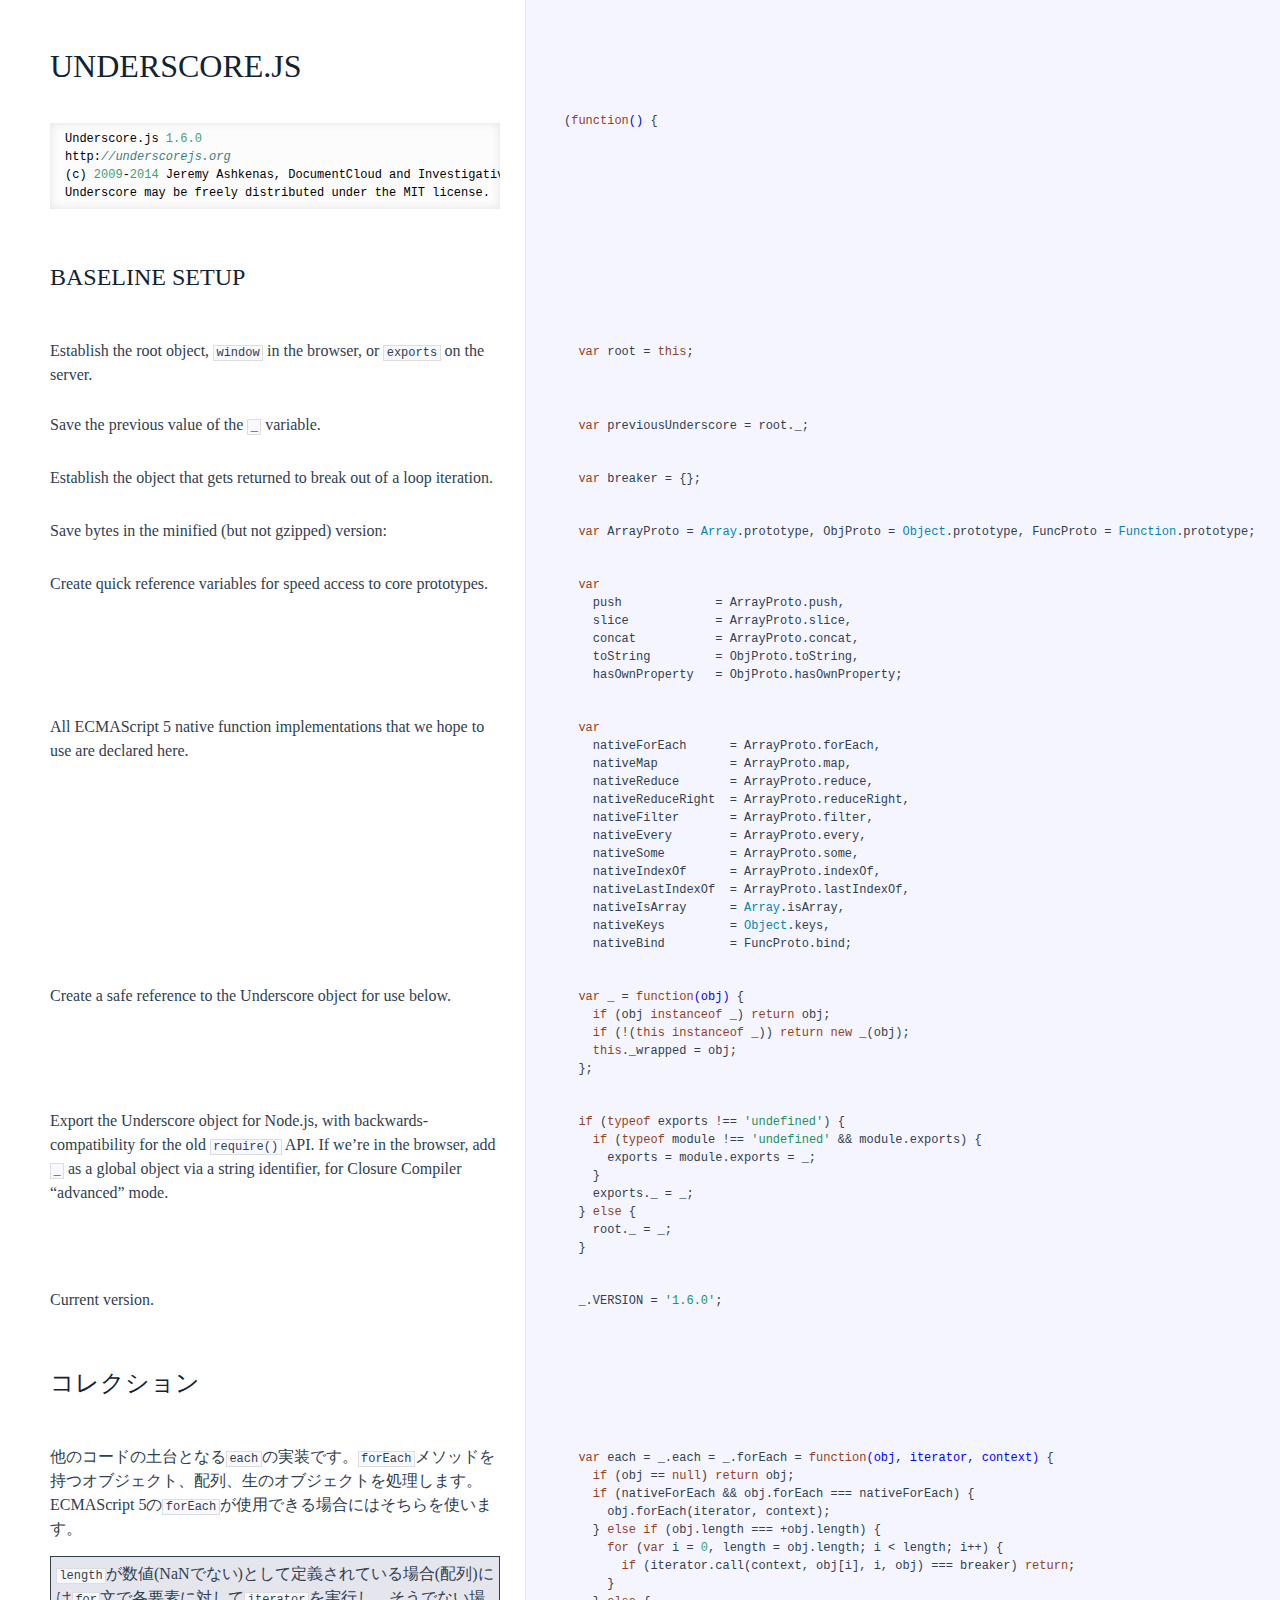
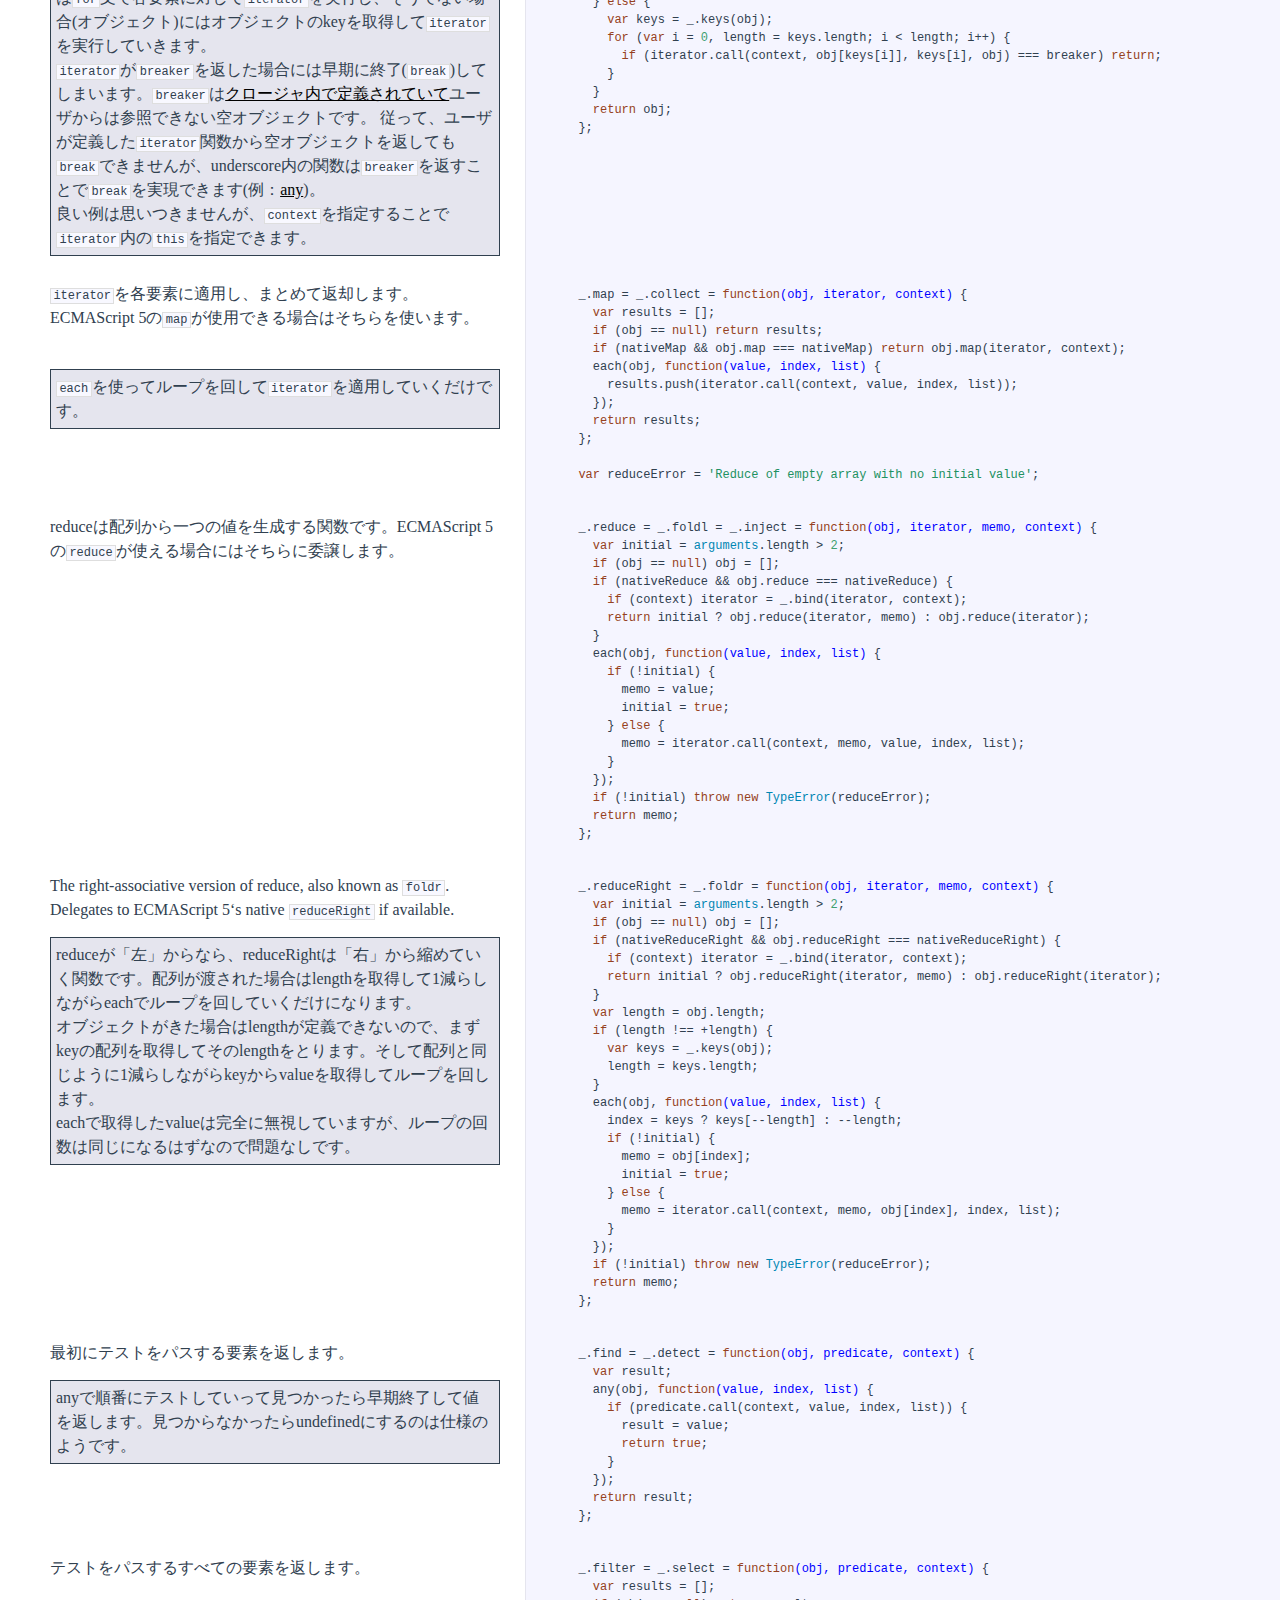
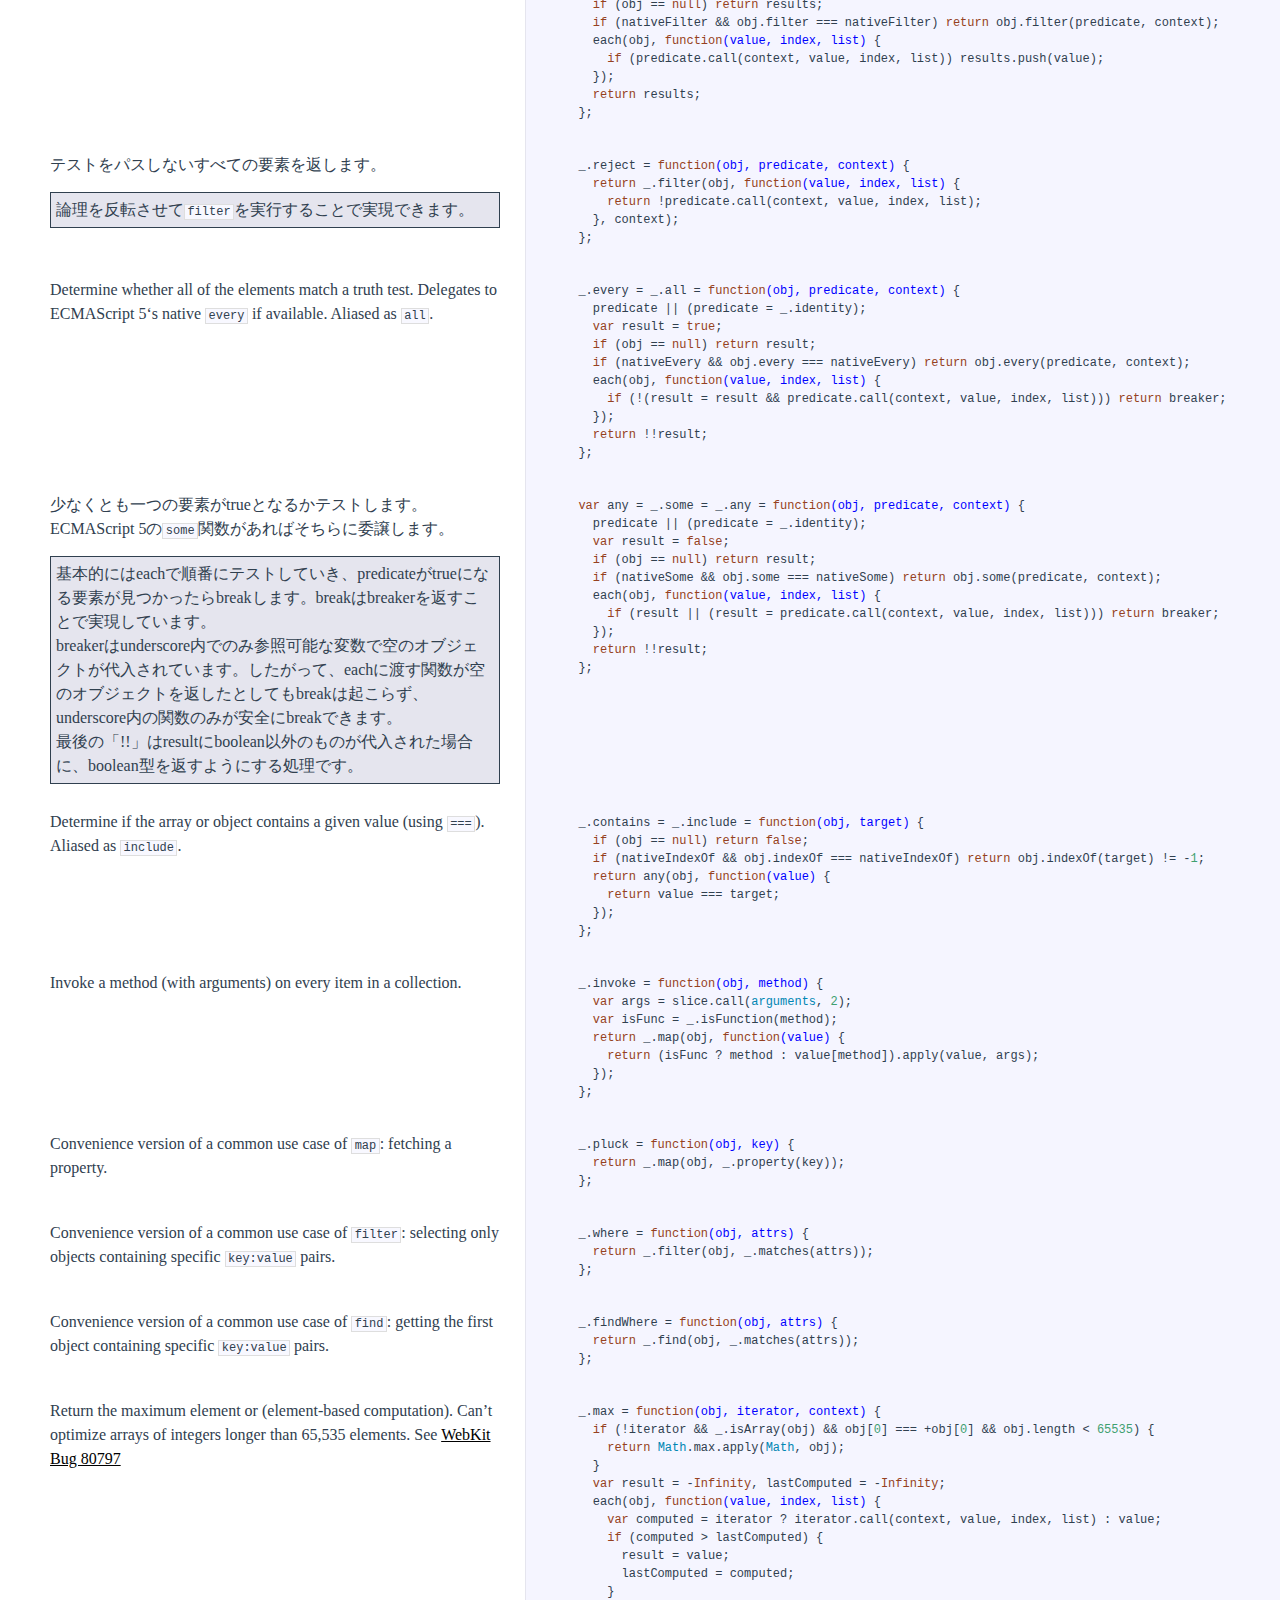
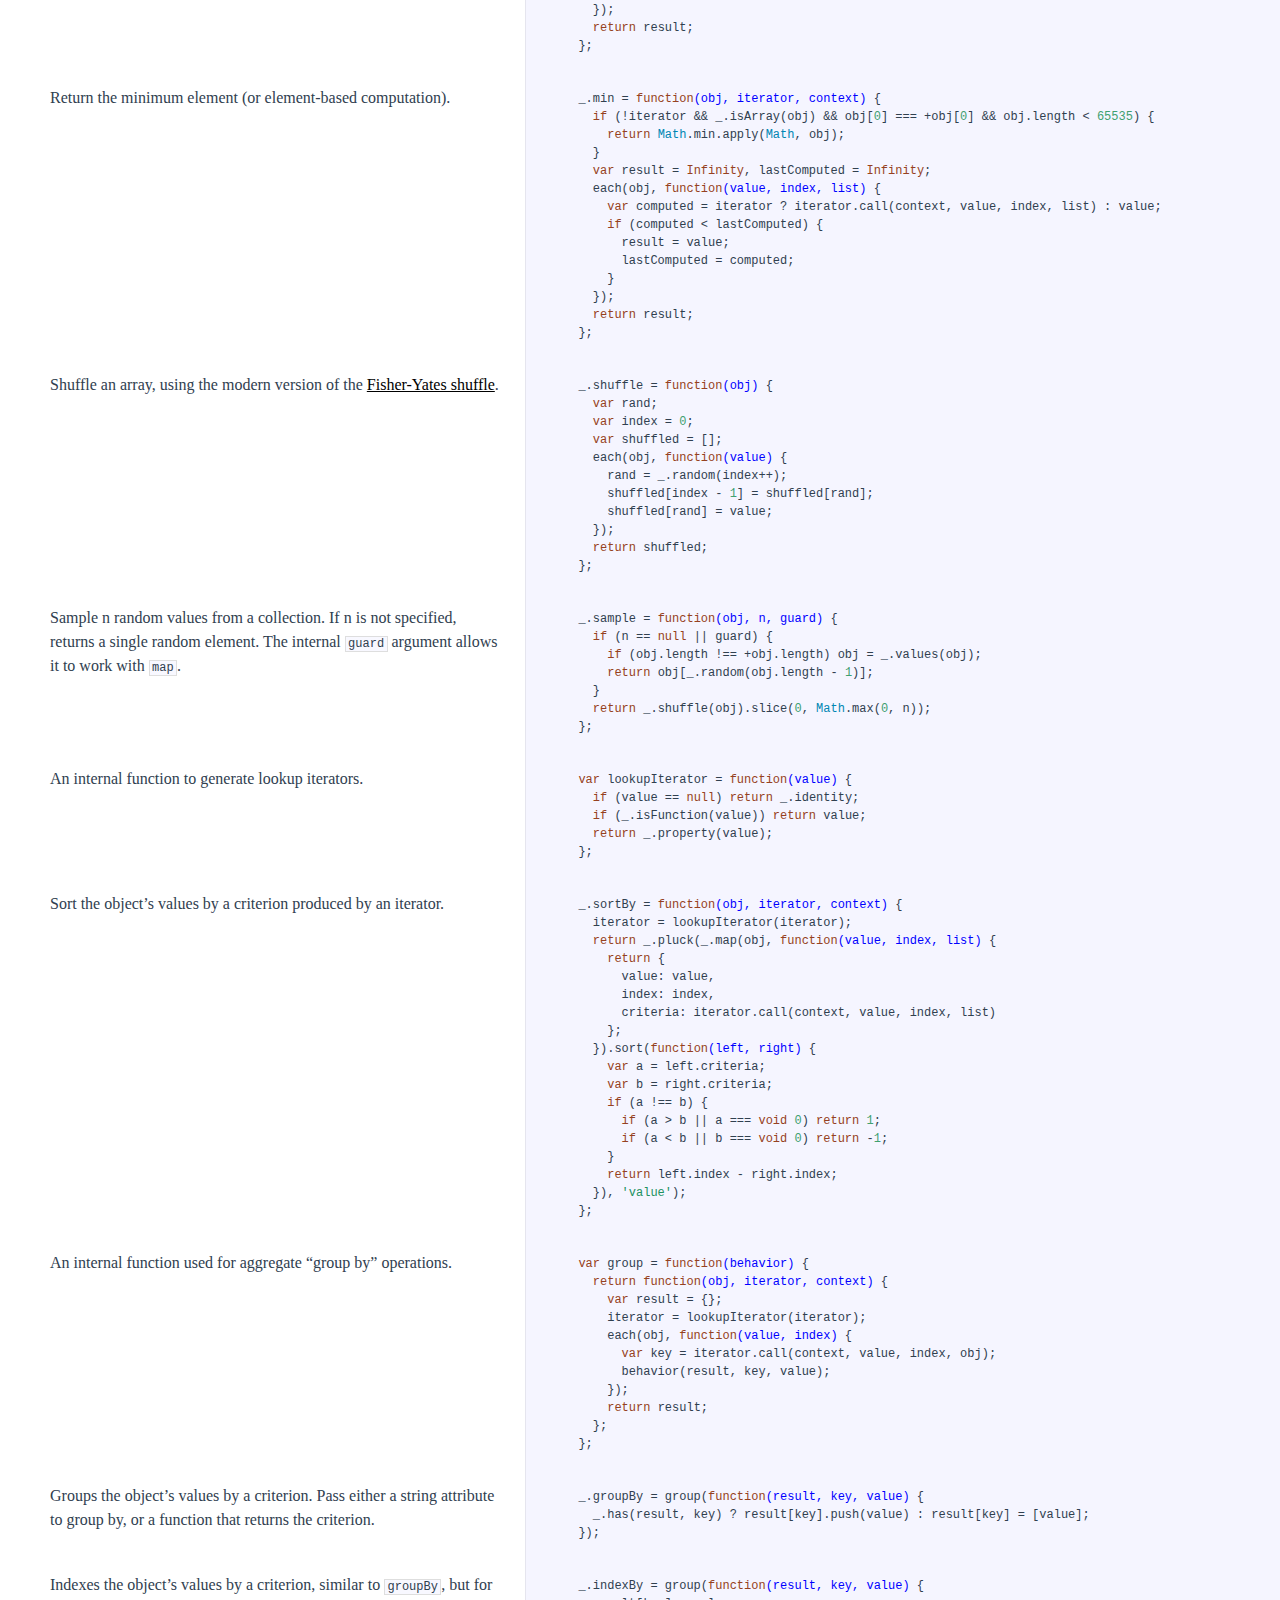
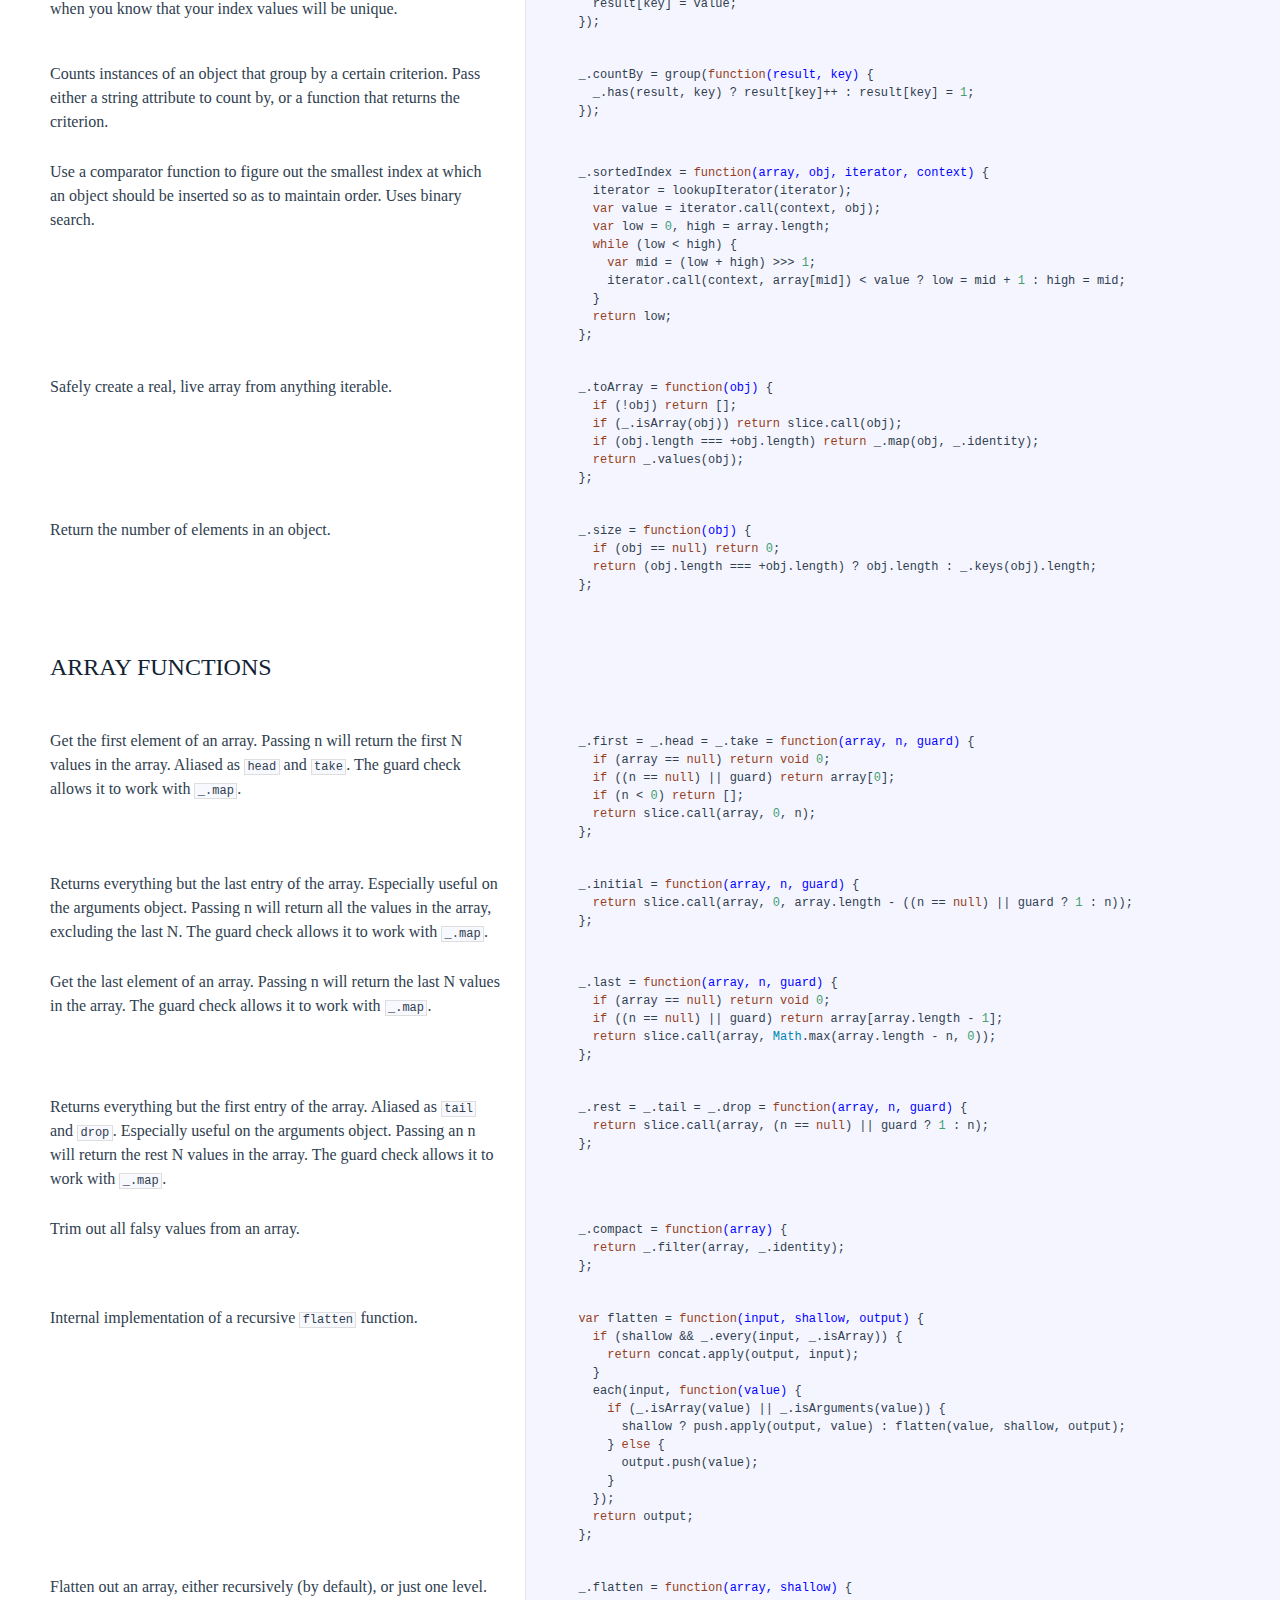
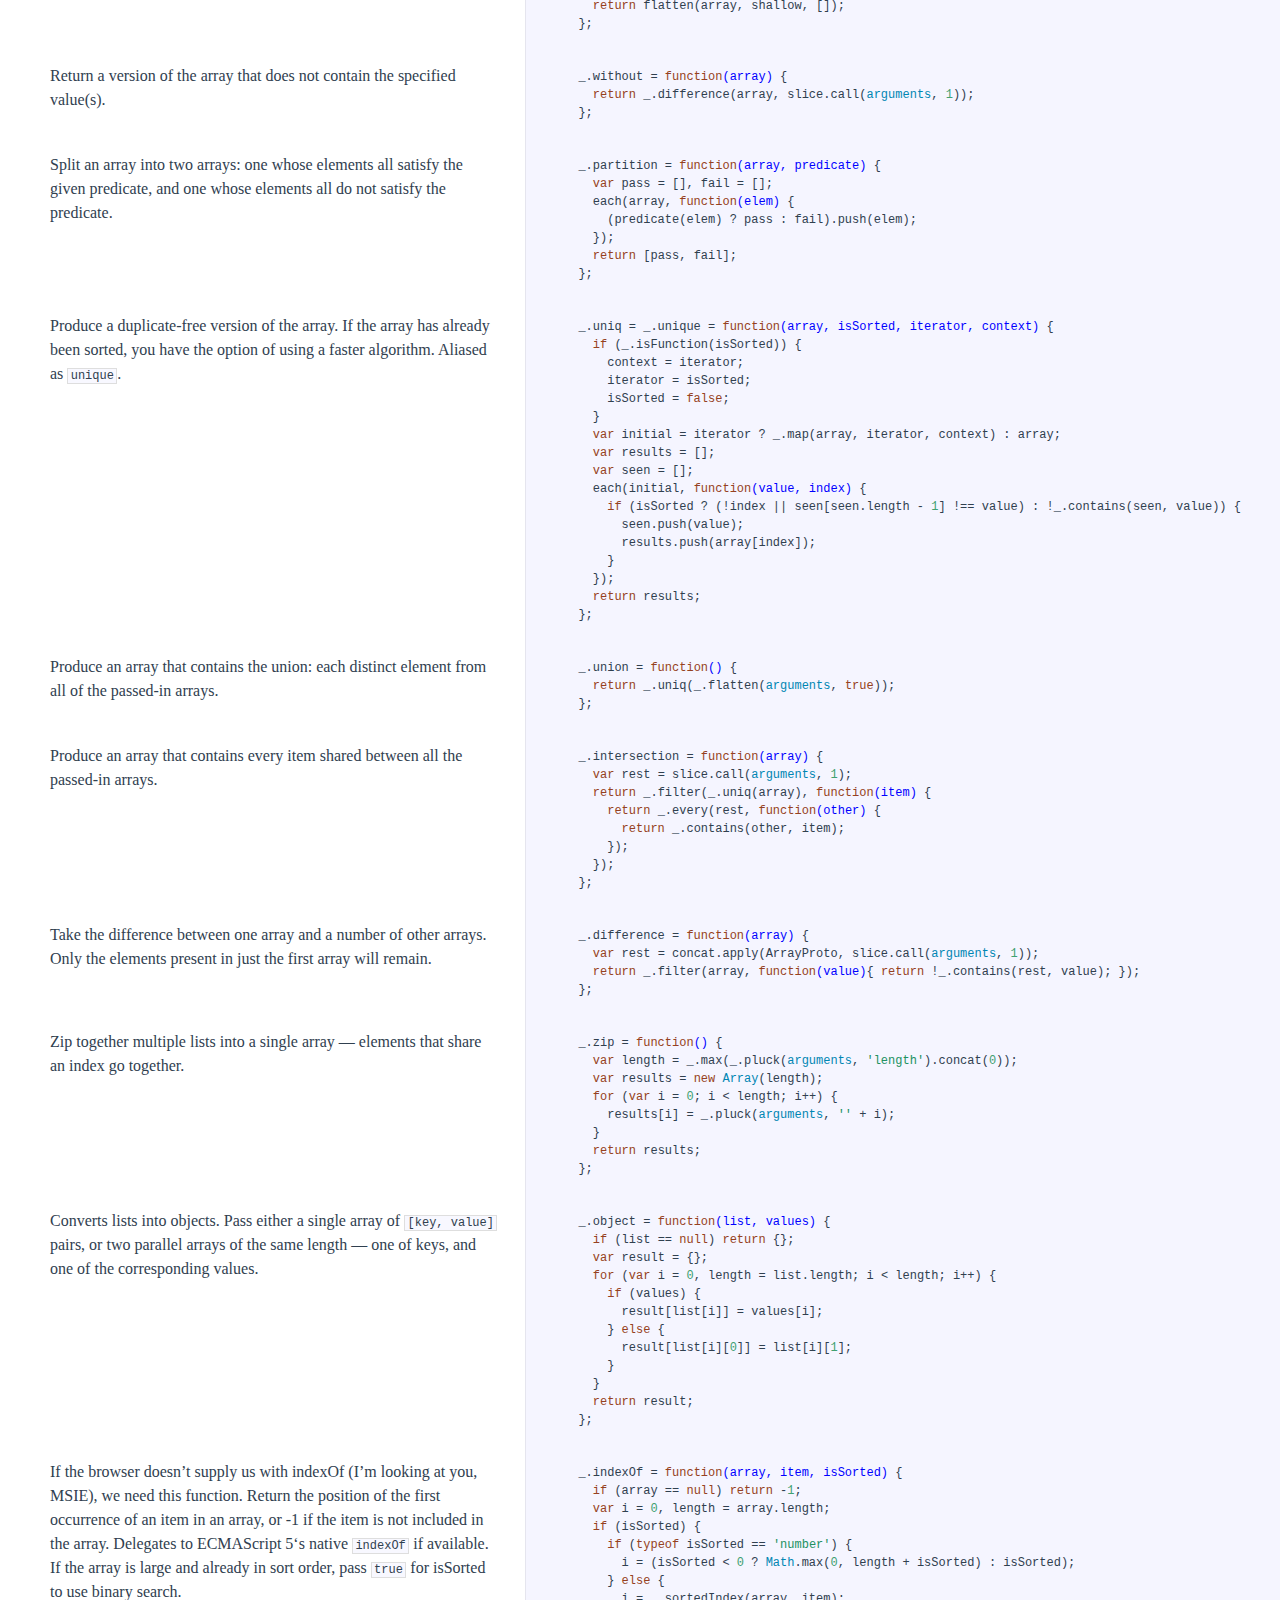
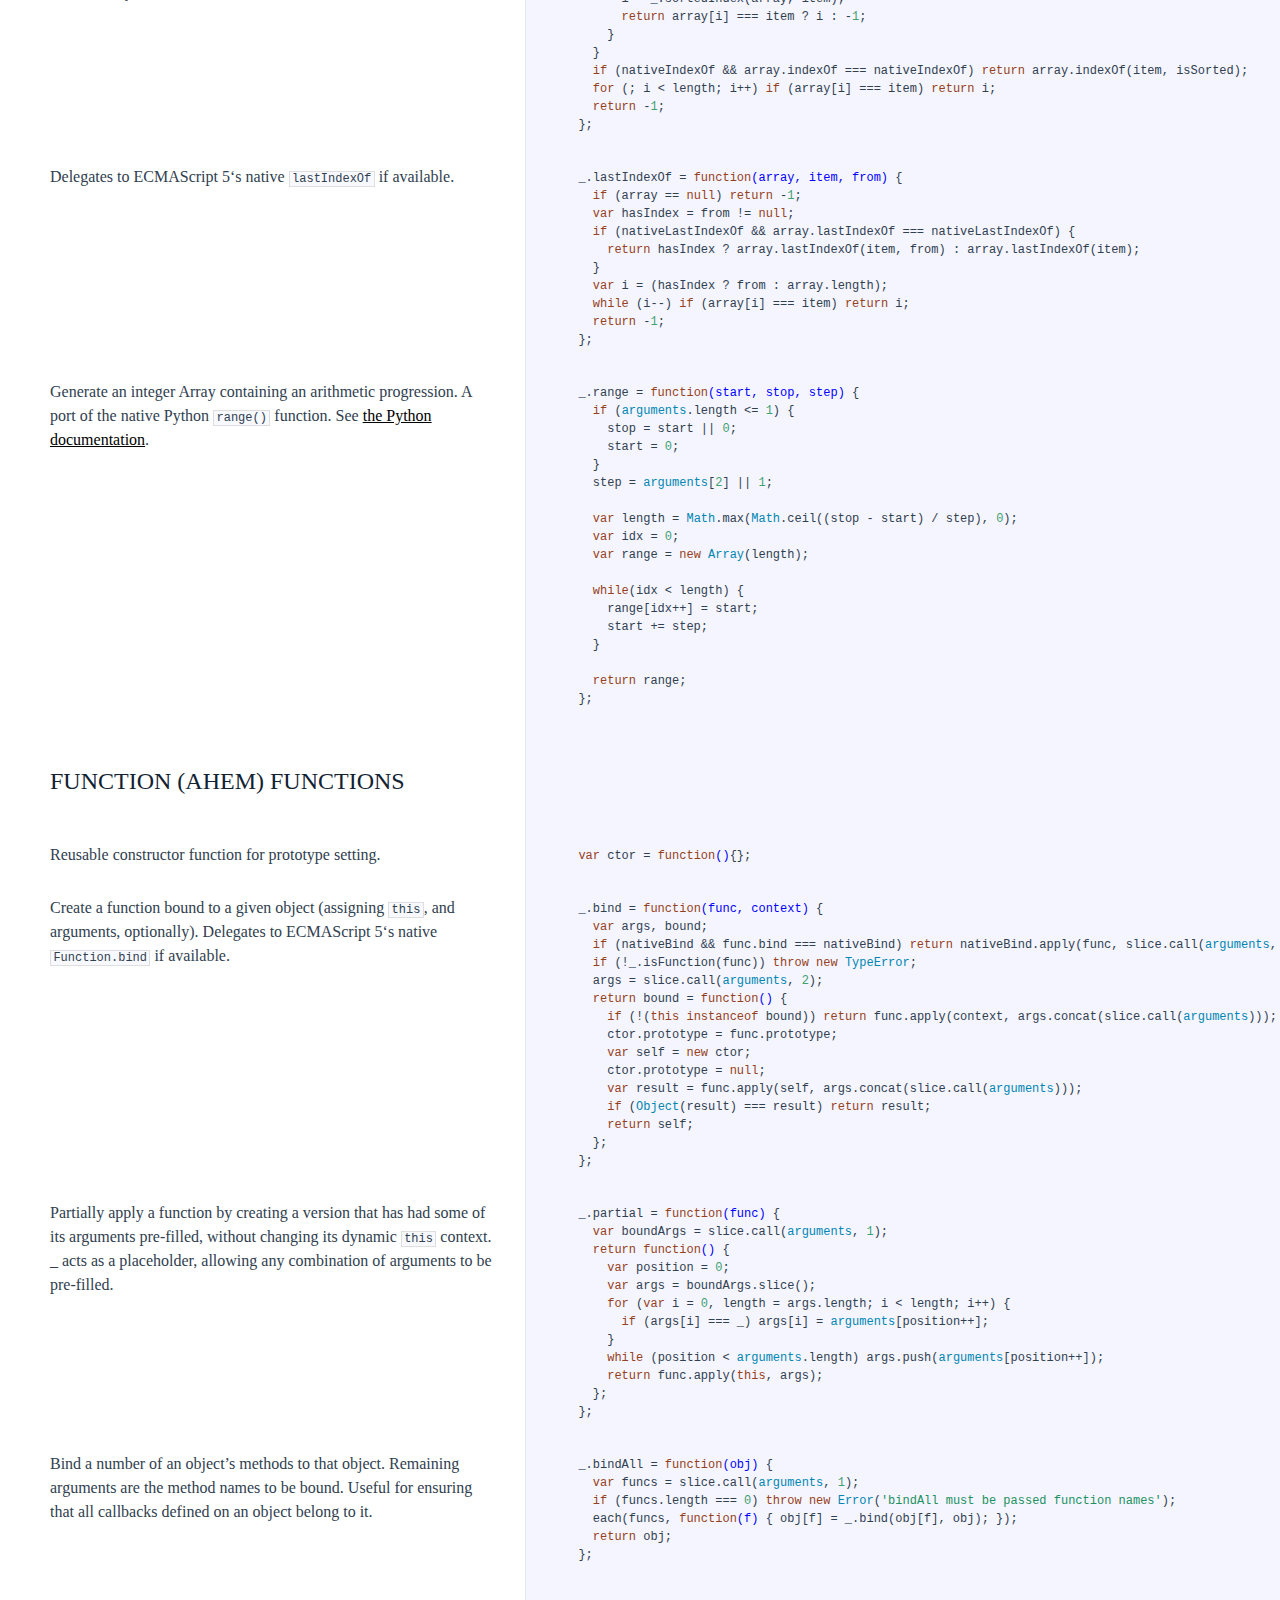
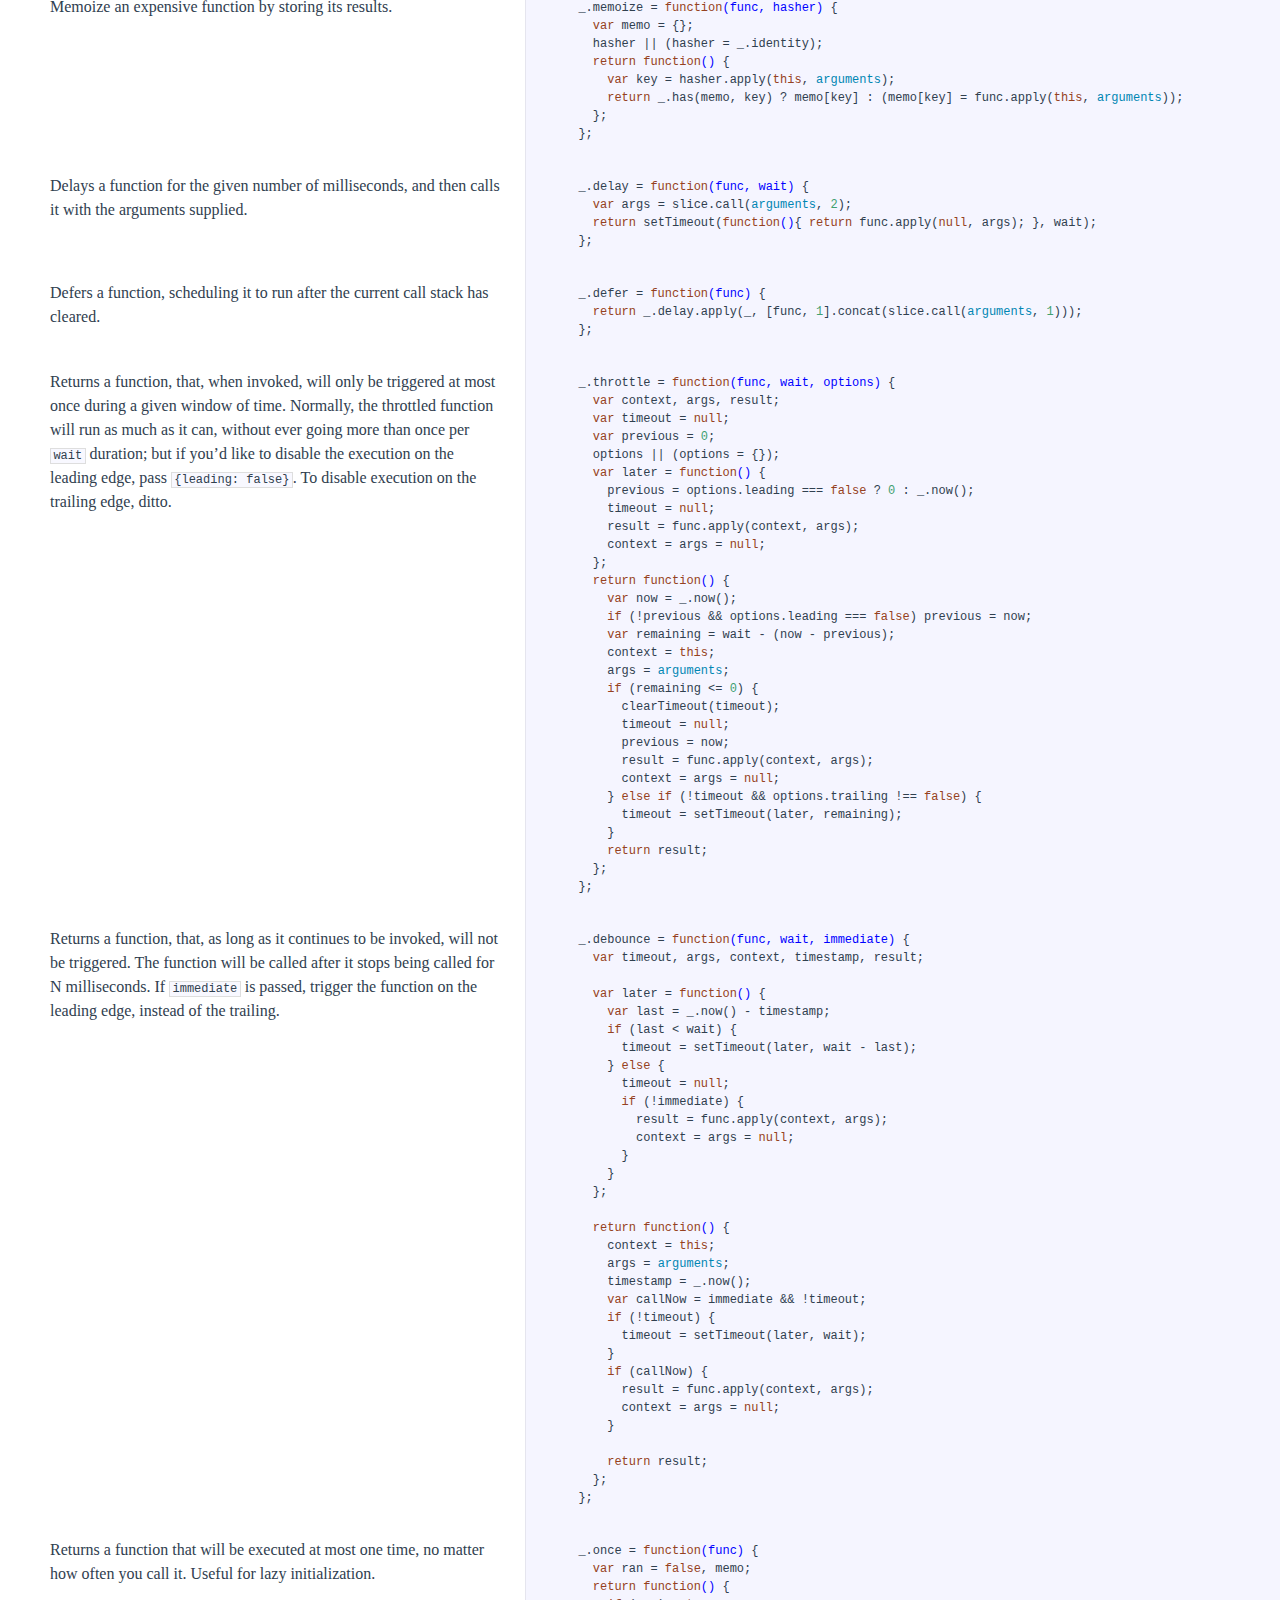
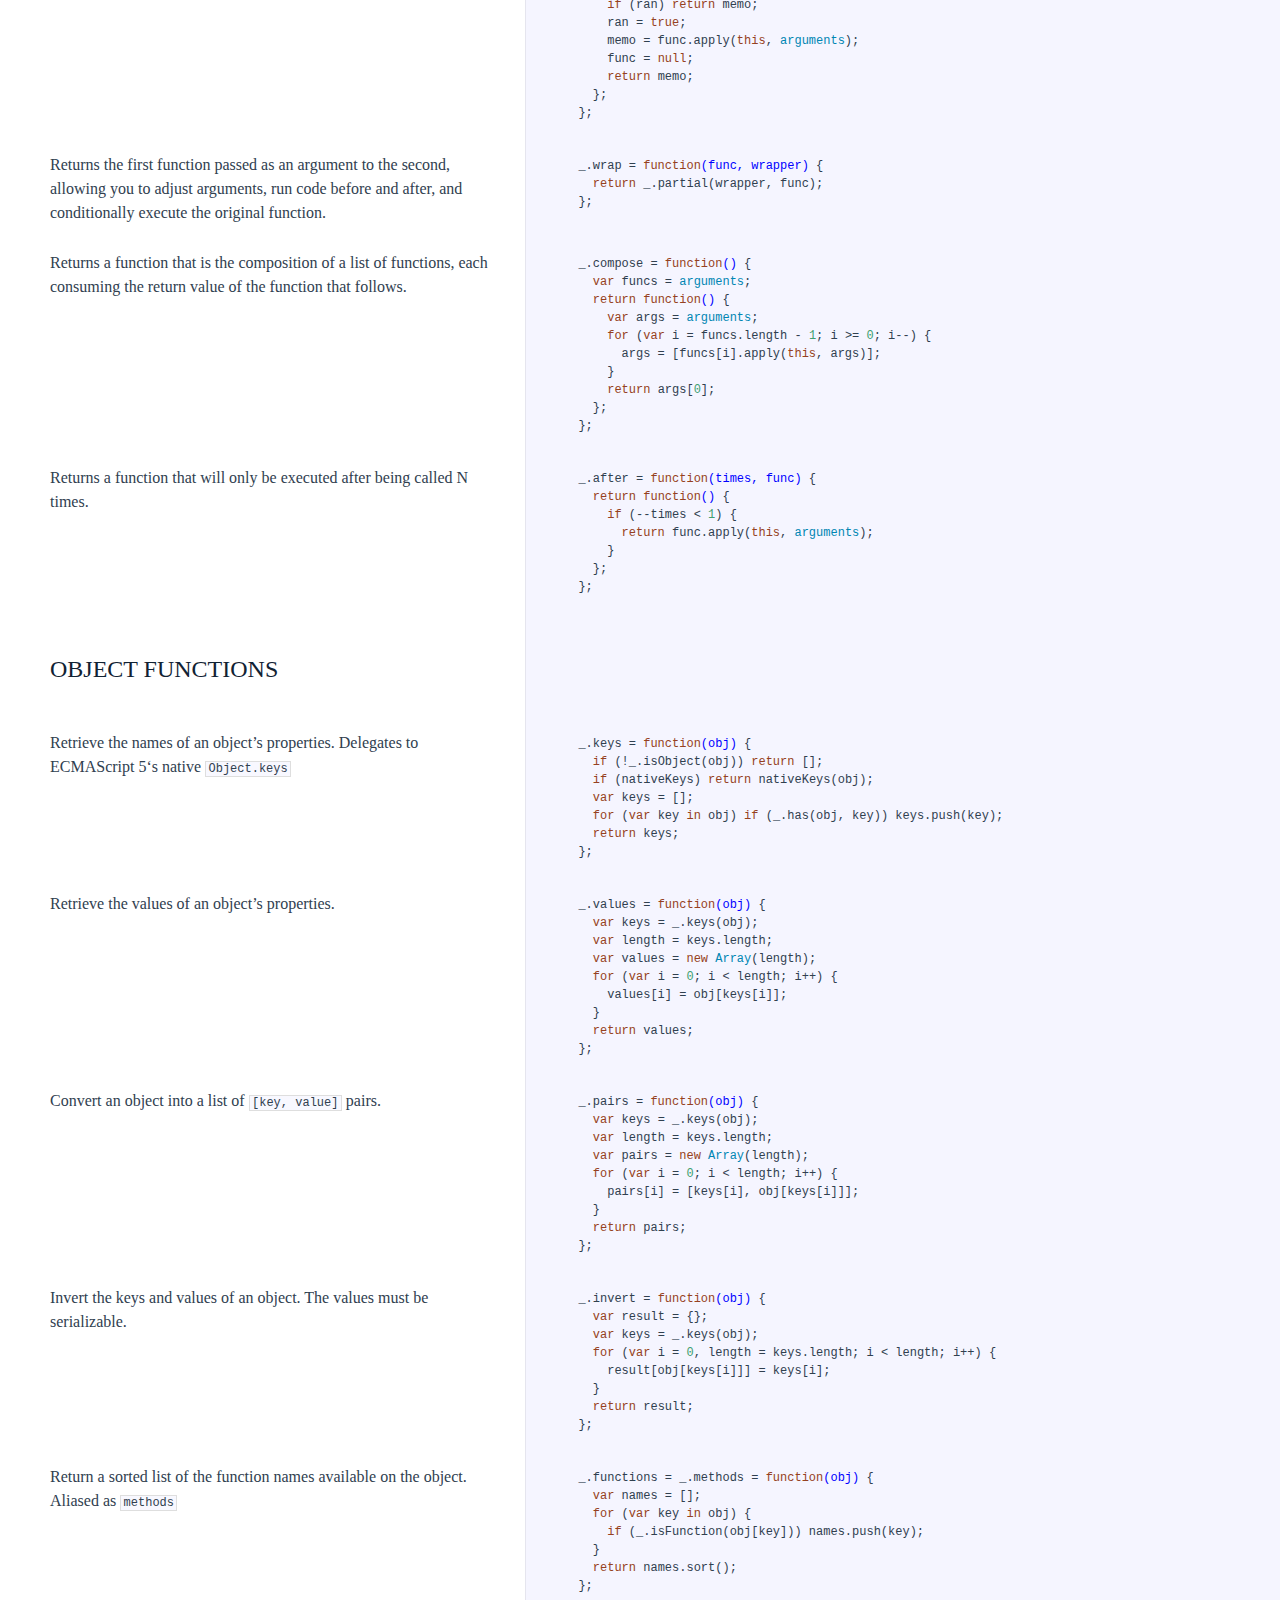
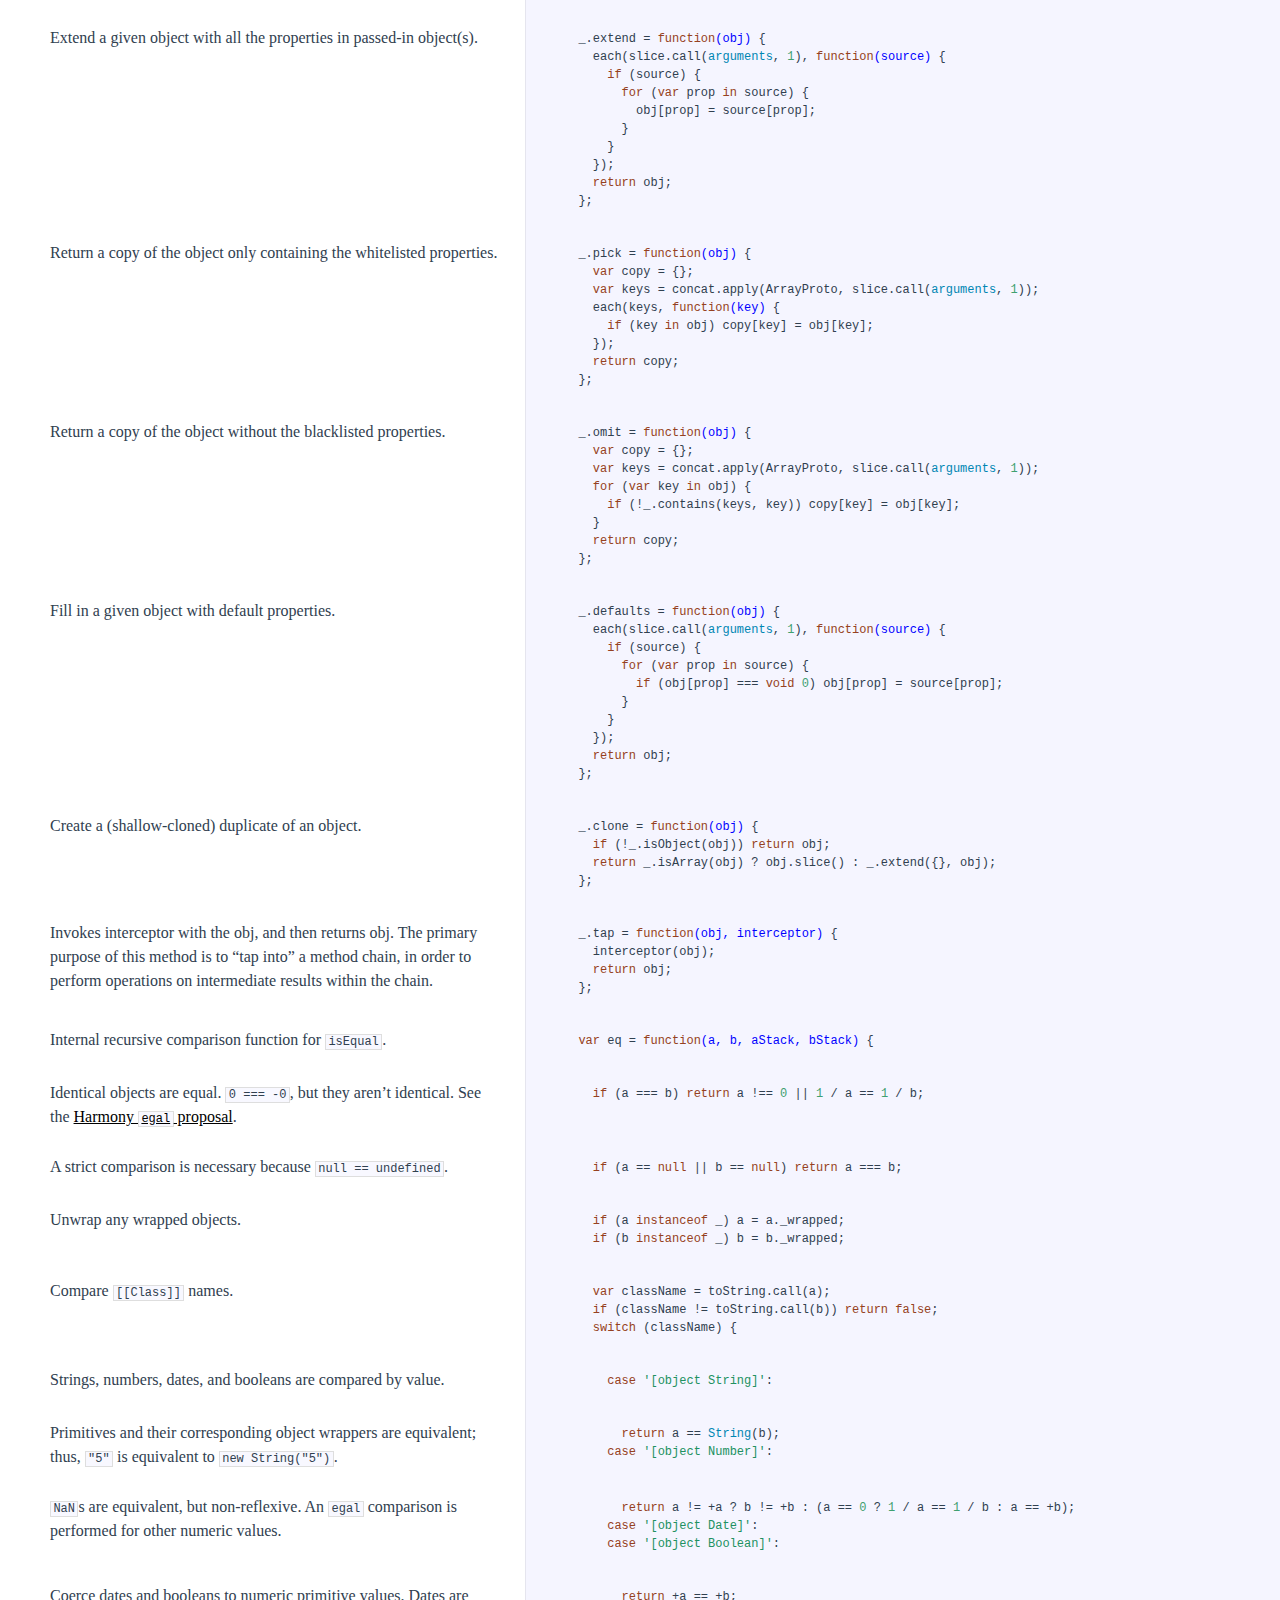
==== commit 2953354e: "filter,rejectの翻訳とコメント" ====
--- a/docs/underscore.html
+++ b/docs/underscore.html
@@ -436,10 +436,7 @@
               <div class="pilwrap ">
                 <a class="pilcrow" href="#section-20">&#182;</a>
               </div>
-              <p>Return all the elements that pass a truth test.
-Delegates to <strong>ECMAScript 5</strong>‘s native <code>filter</code> if available.
-Aliased as <code>select</code>.</p>
-
+              <p>テストをパスするすべての要素を返します。</p>
             </div>
             
             <div class="content"><div class='highlight'><pre>  _.filter = _.select = <span class="hljs-function"><span class="hljs-keyword">function</span><span class="hljs-params">(obj, predicate, context)</span> {</span>
@@ -461,8 +458,8 @@
               <div class="pilwrap ">
                 <a class="pilcrow" href="#section-21">&#182;</a>
               </div>
-              <p>Return all the elements for which a truth test fails.</p>
-
+              <p>テストを<strong>パスしない</strong>すべての要素を返します。</p>
+              <p class="comment">論理を反転させて<code>filter</code>を実行することで実現できます。</p>
             </div>
             
             <div class="content"><div class='highlight'><pre>  _.reject = <span class="hljs-function"><span class="hljs-keyword">function</span><span class="hljs-params">(obj, predicate, context)</span> {</span>
